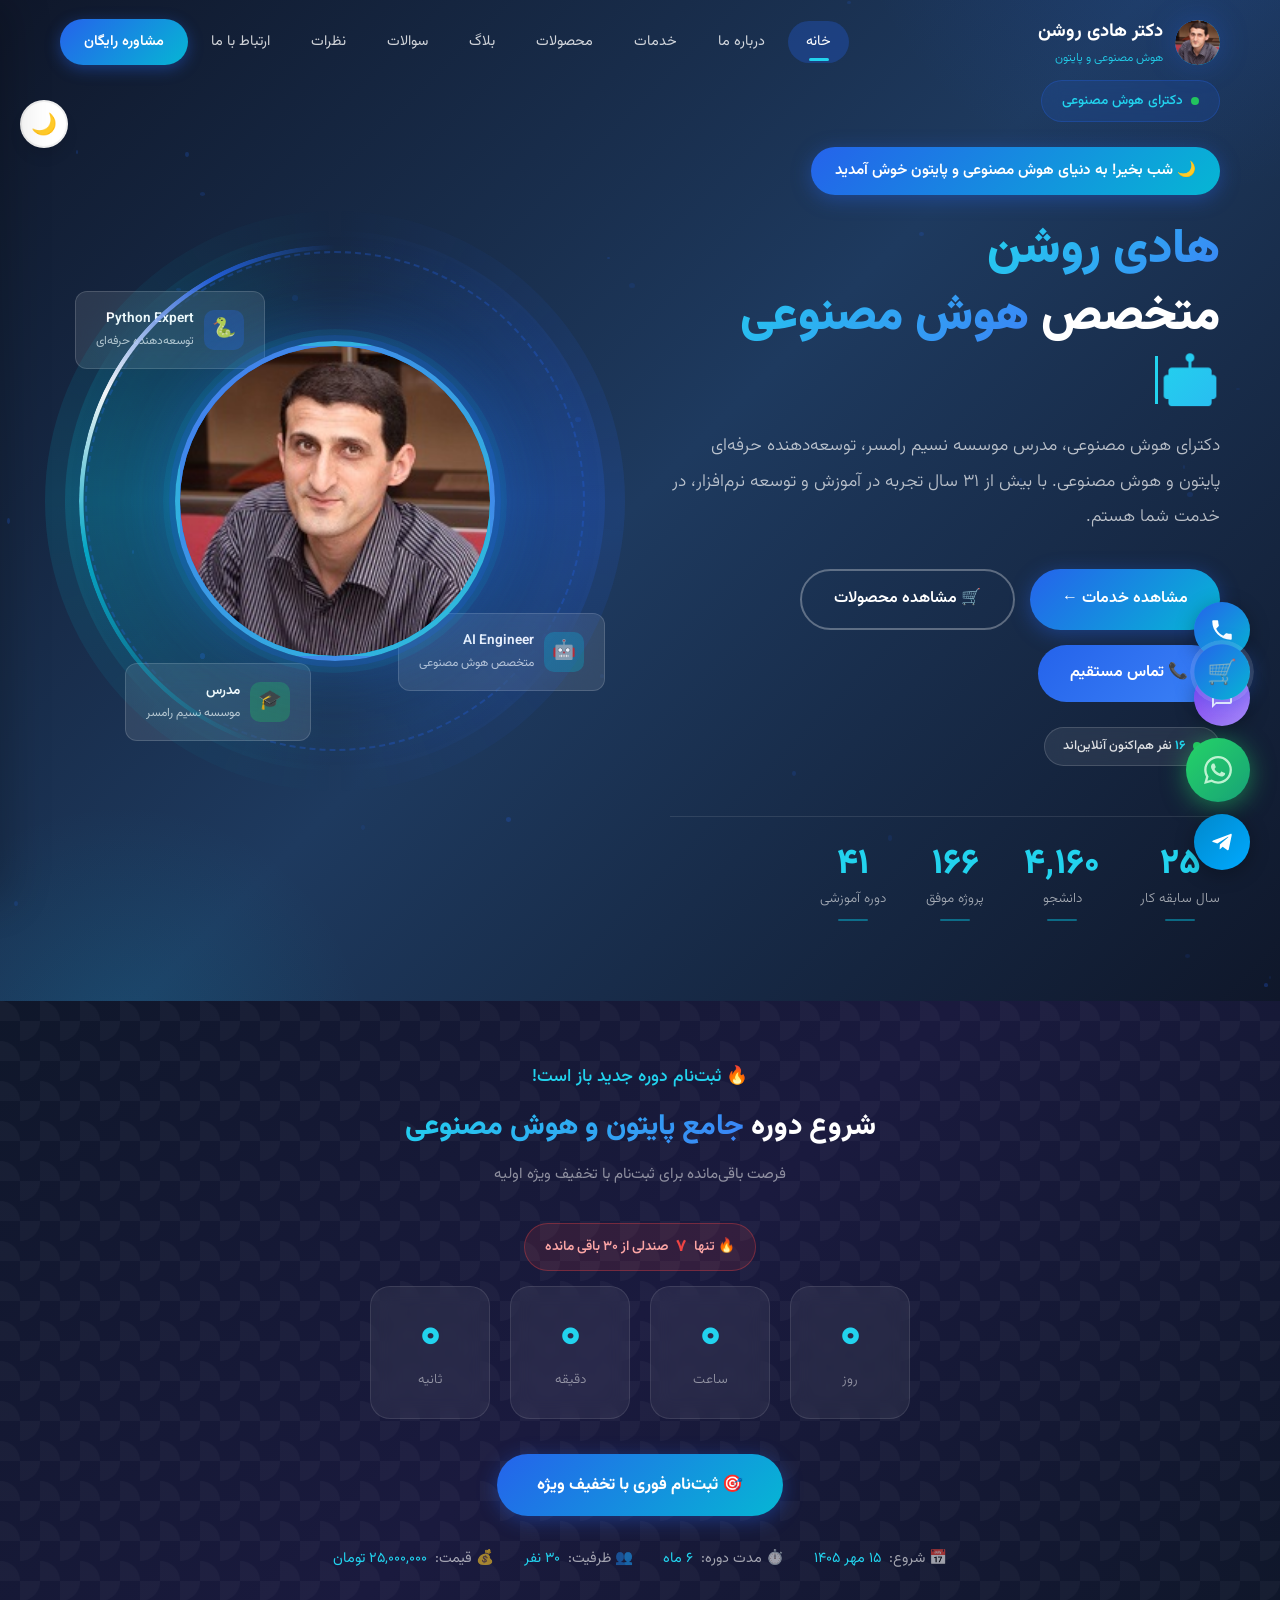
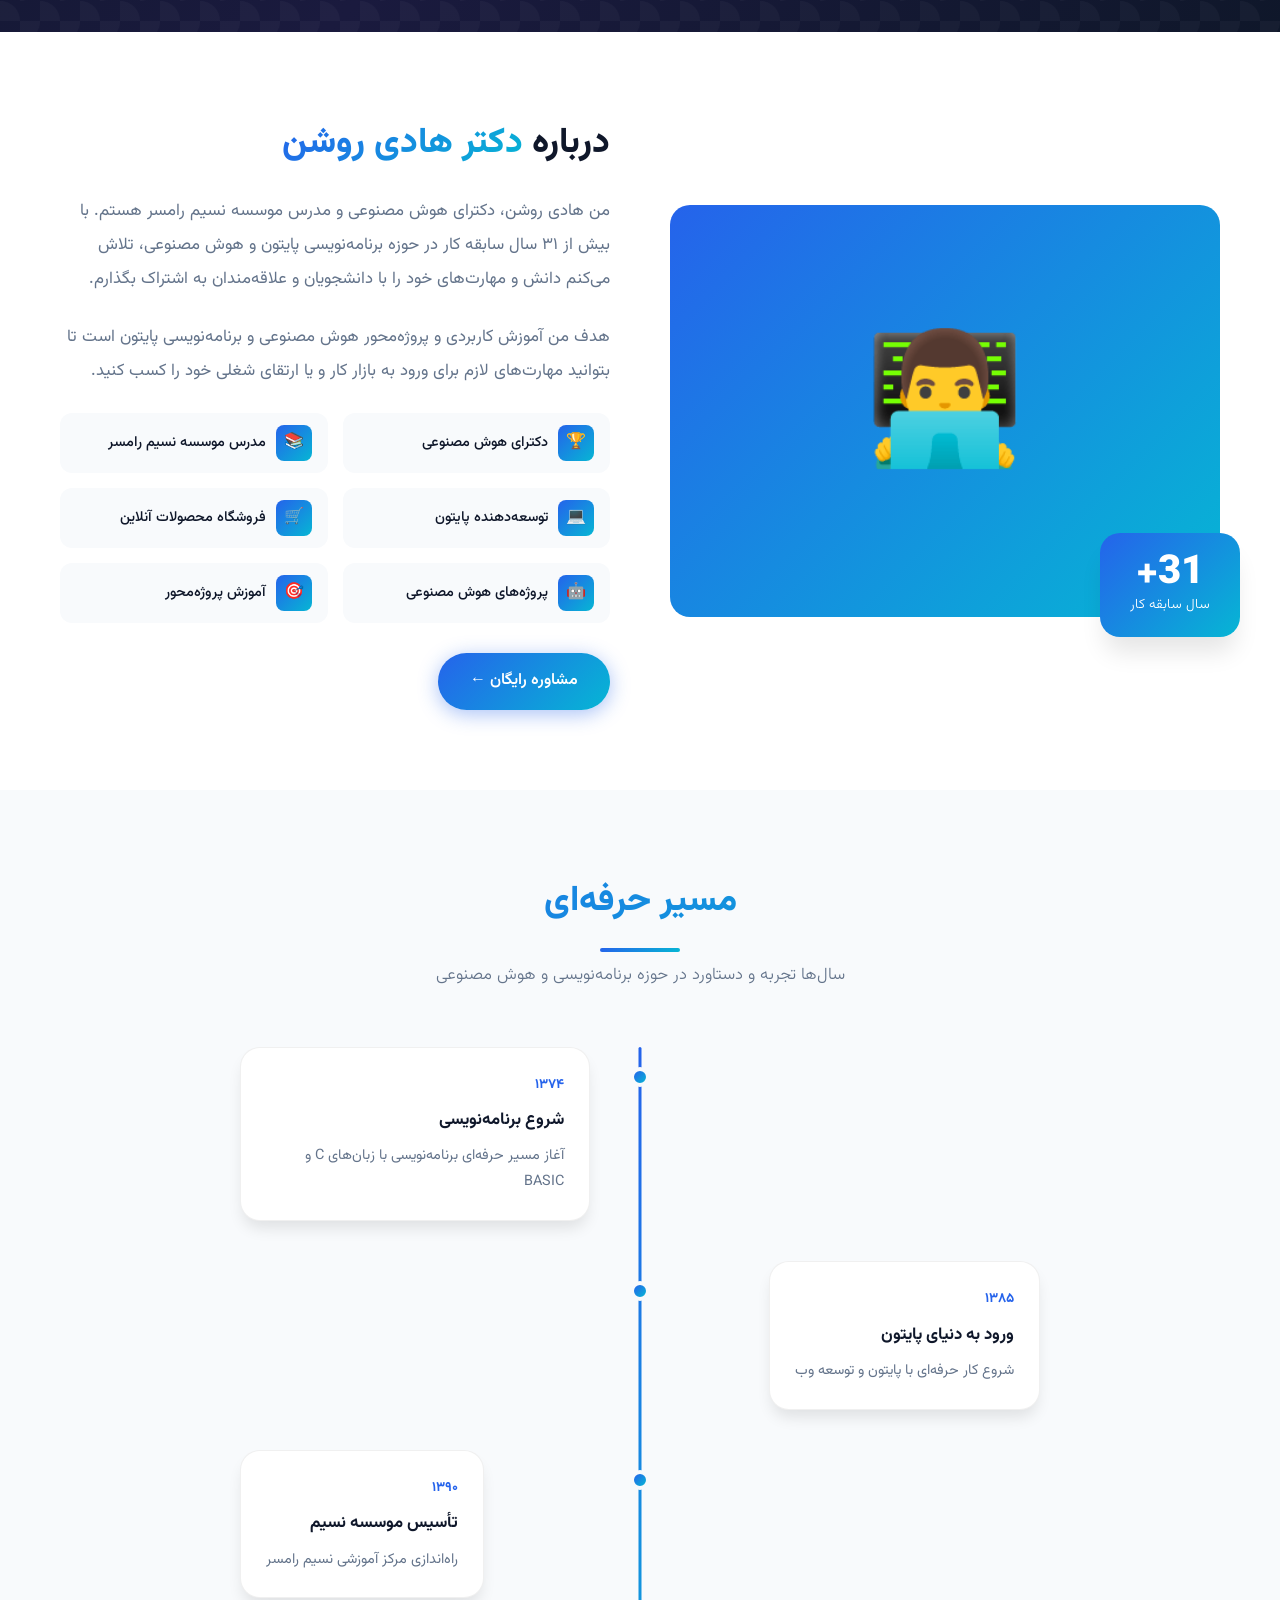
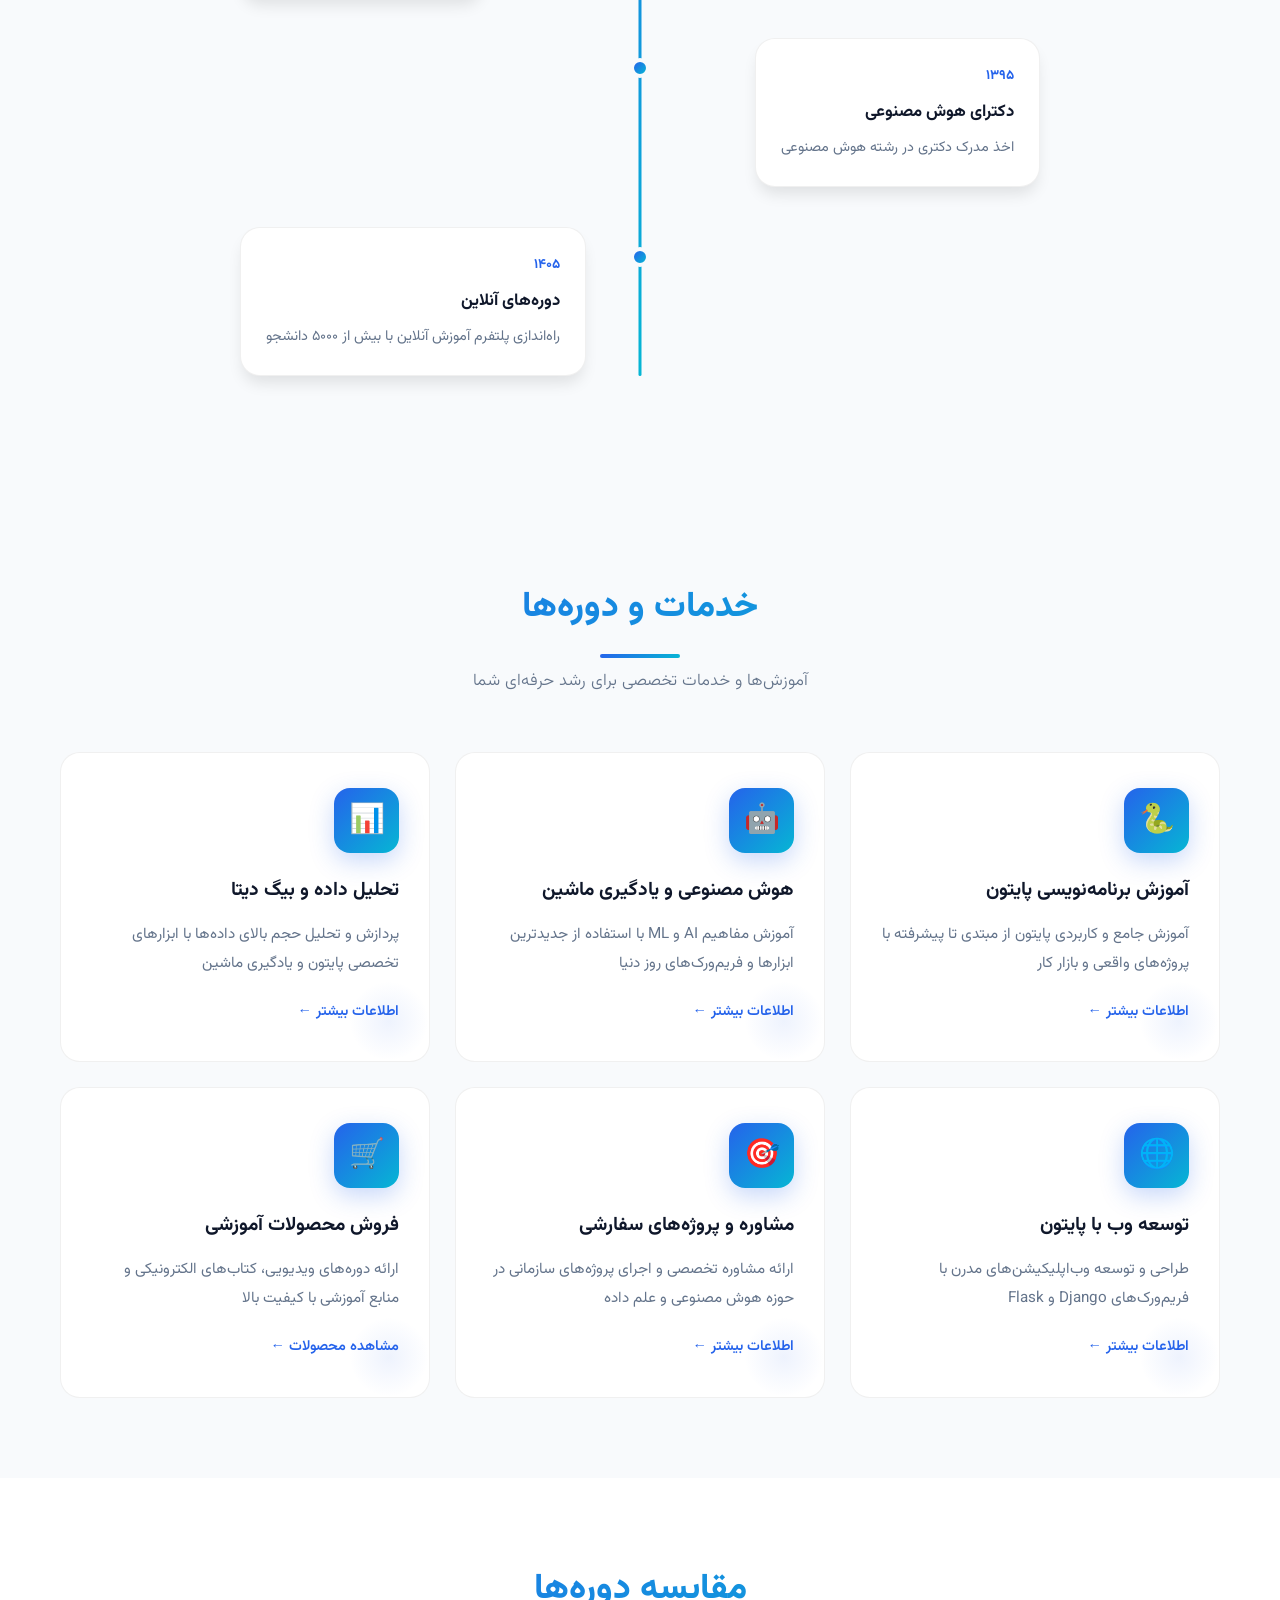
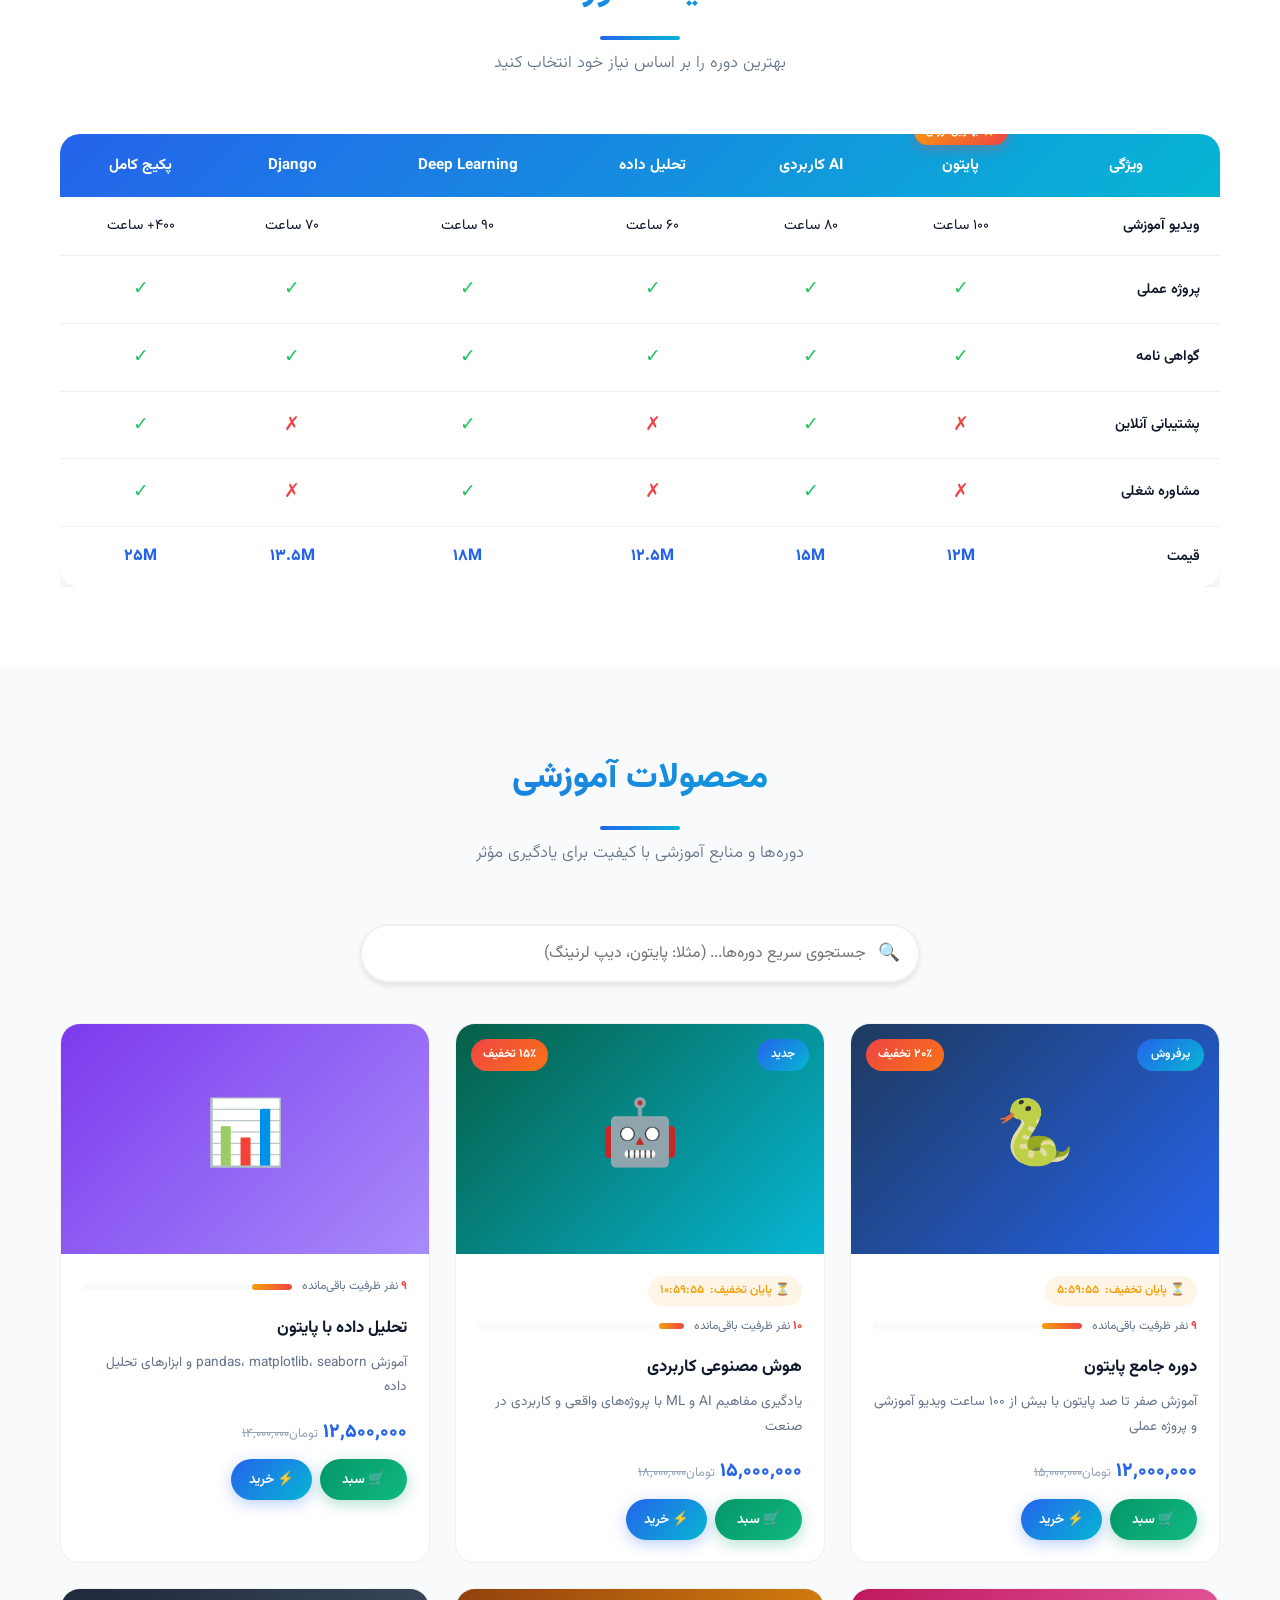
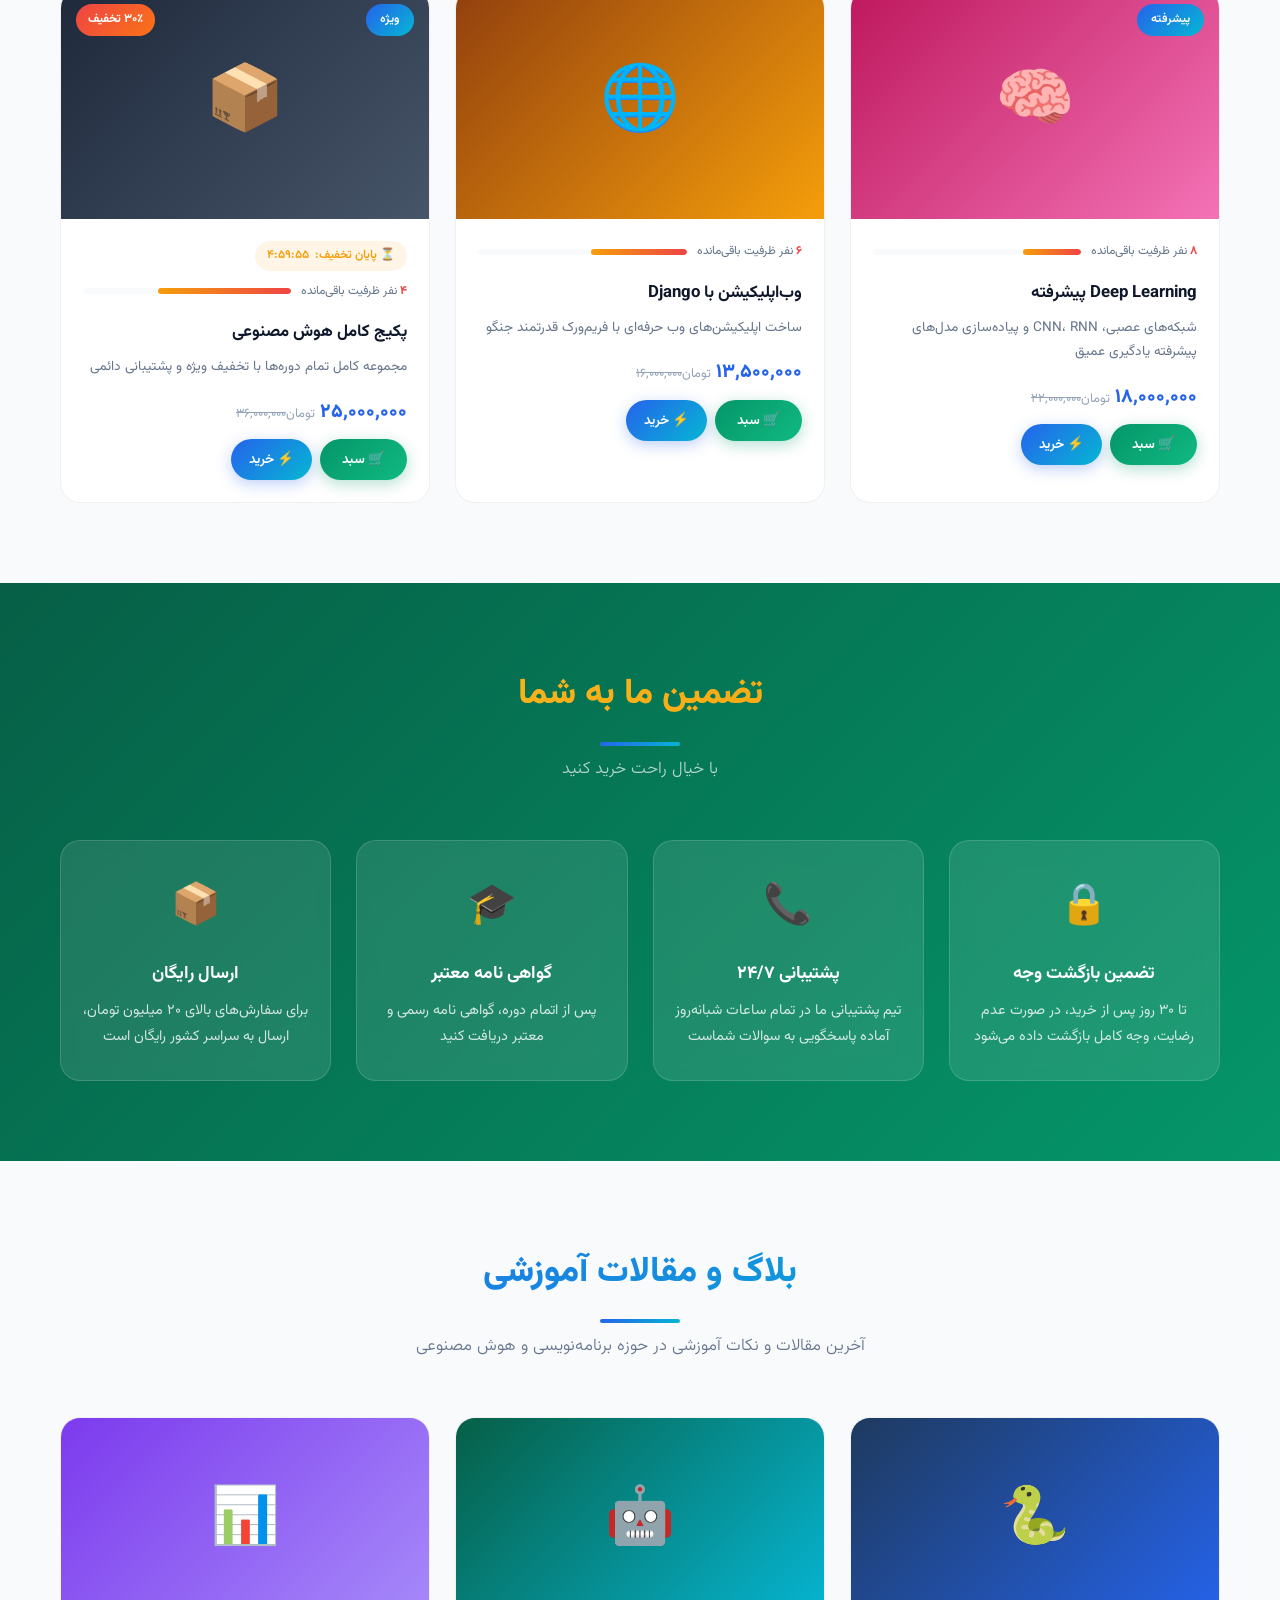
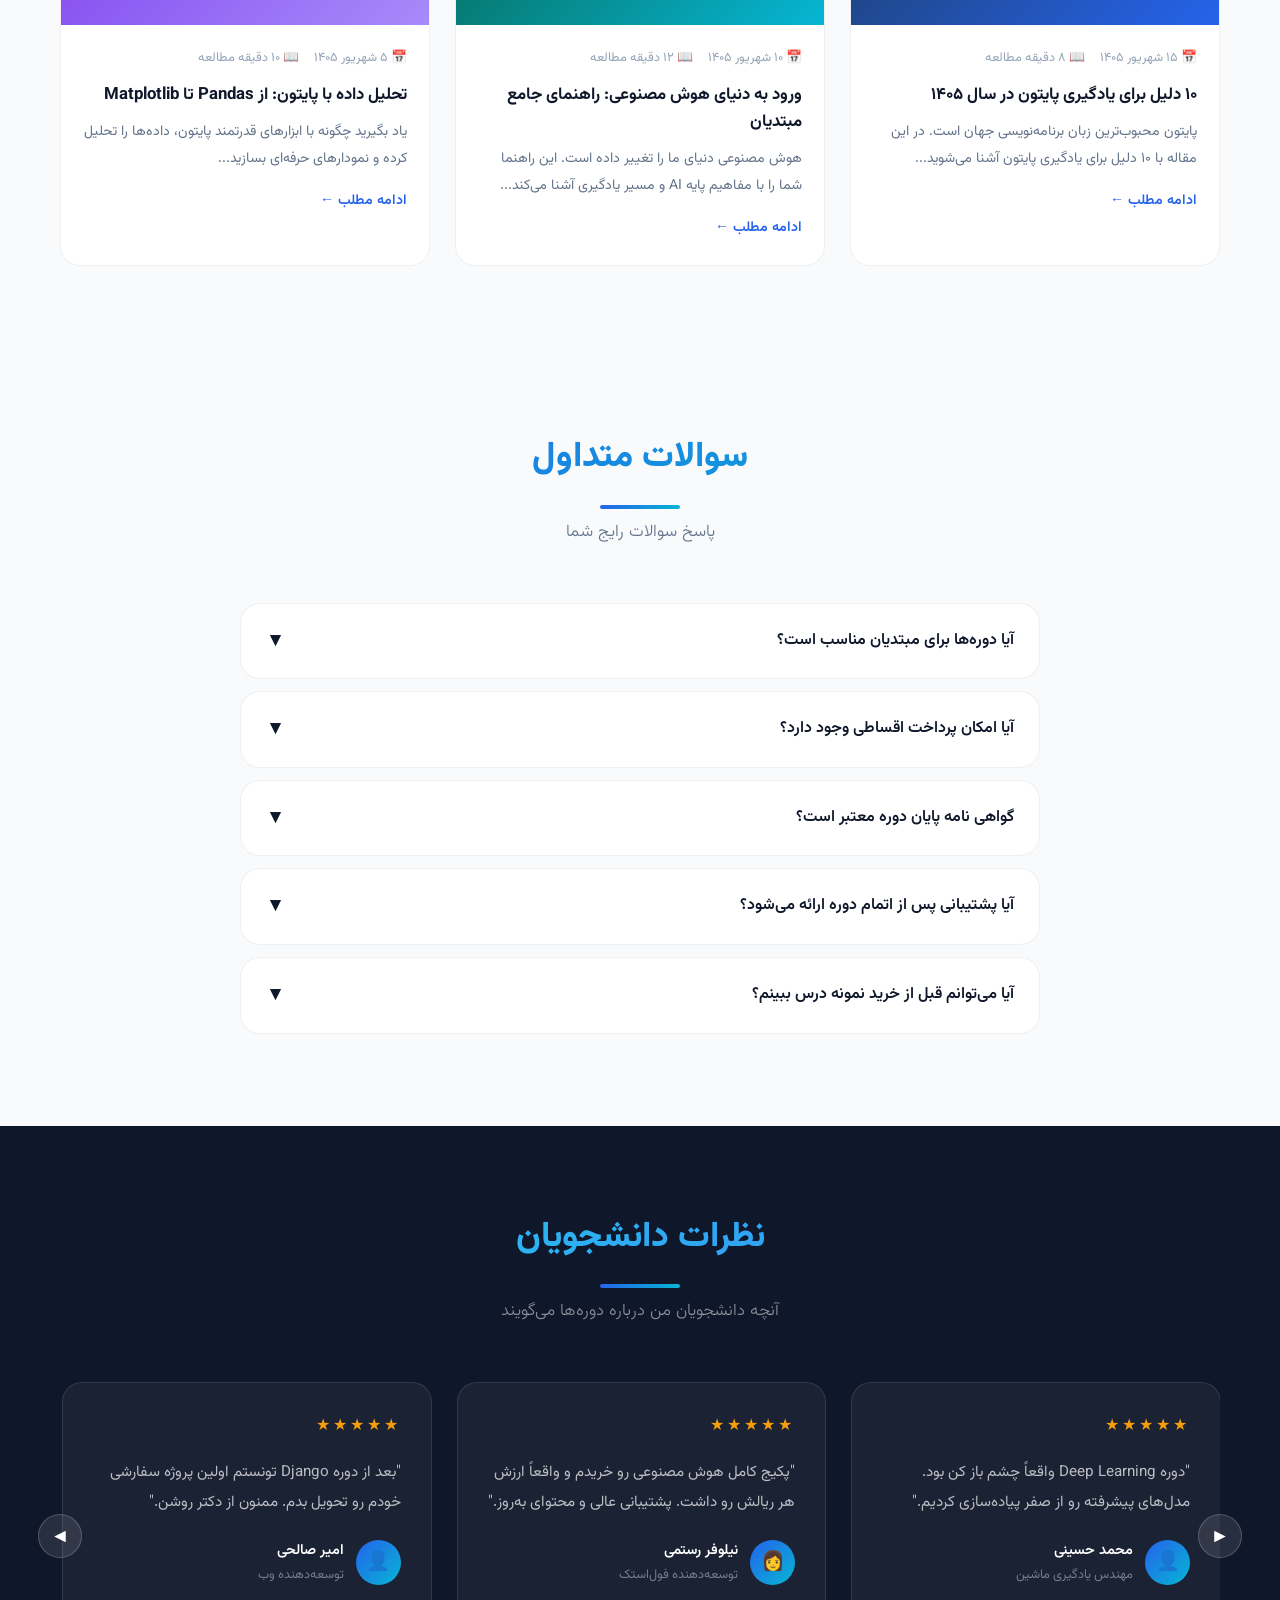
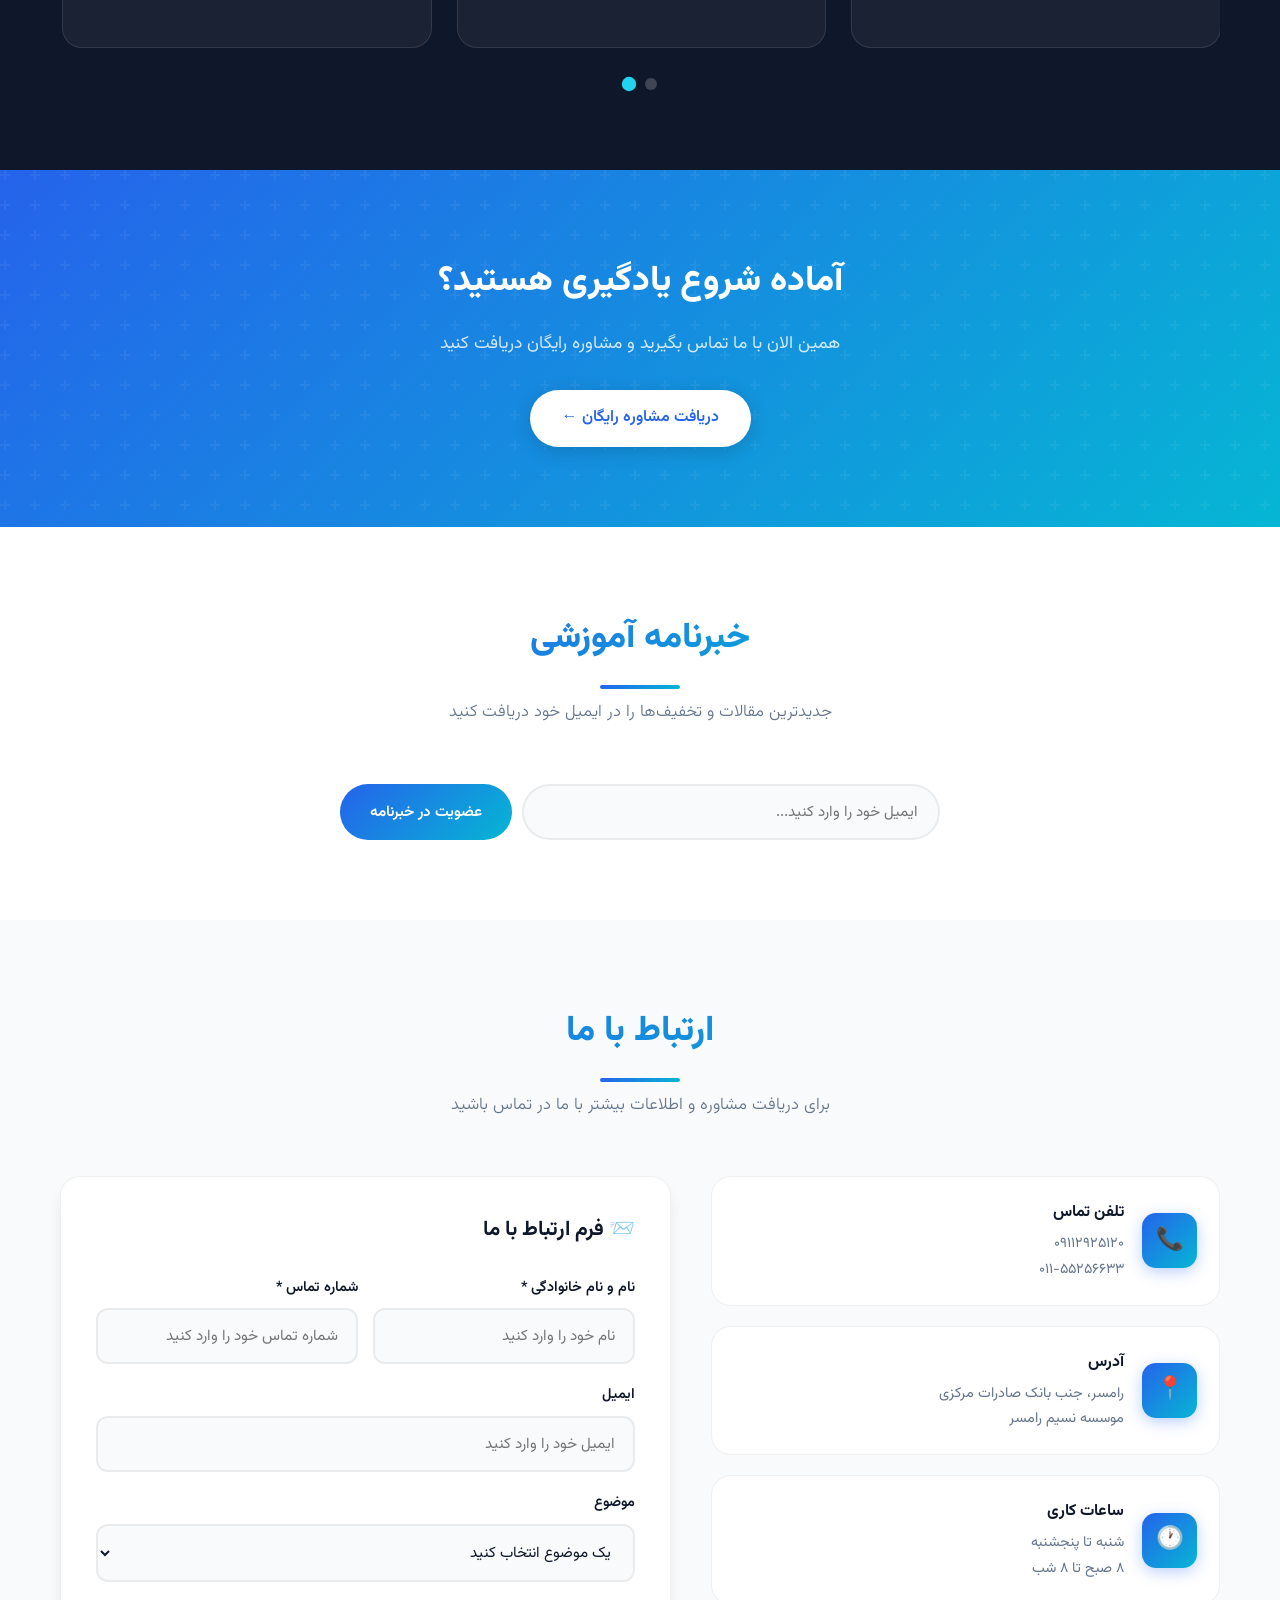
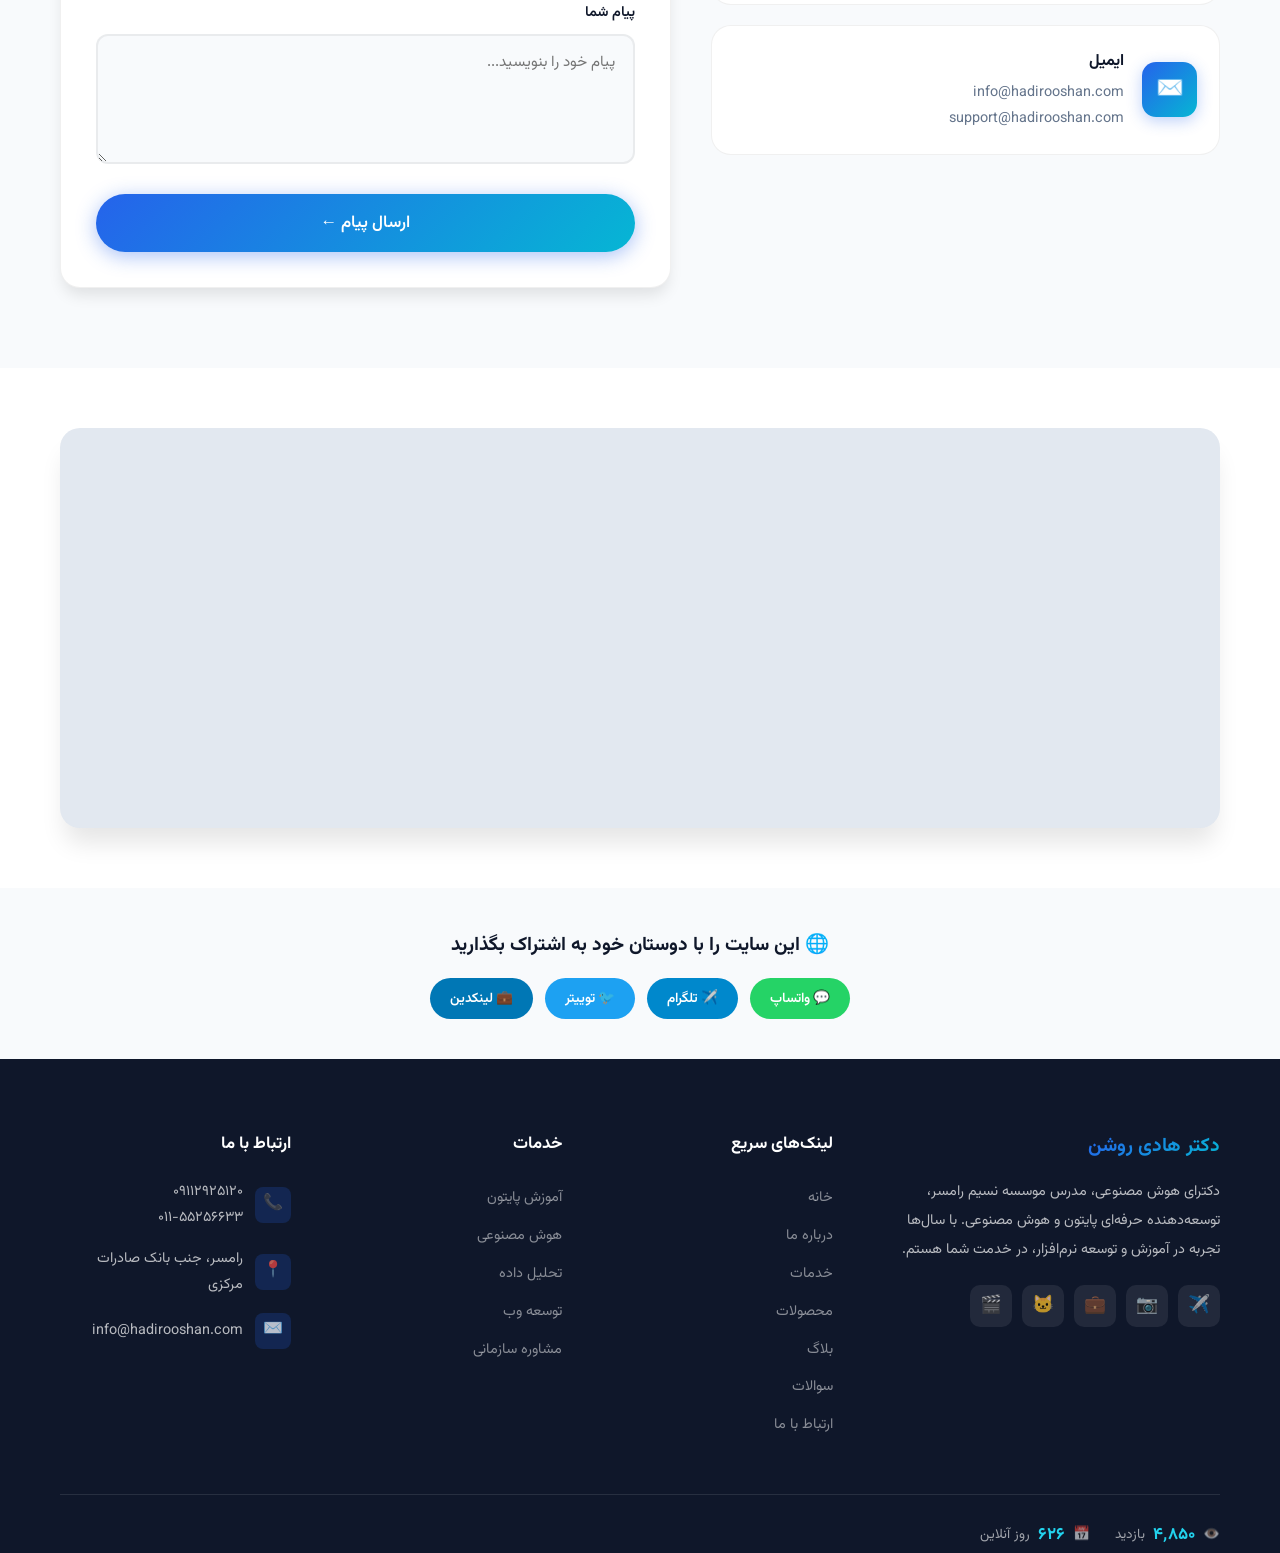
==== index.html @ 2a6cba1a "Dr.Roshan" ====
<!DOCTYPE html>
<html lang="fa" dir="rtl">
<head>
    <meta charset="UTF-8">
    <meta name="viewport" content="width=device-width, initial-scale=1.0">
    <title>دکتر هادی روشن | برنامه‌نویس پایتون و هوش مصنوعی</title>
    <link rel="icon" type="image/png" sizes="32x32" href="favicon-32x32.png">
    <link rel="icon" type="image/png" sizes="16x16" href="favicon-16x16.png">
    <link rel="icon" type="image/png" sizes="64x64" href="favicon-64x64.png">
    <link rel="apple-touch-icon" href="apple-touch-icon.png">
    <meta name="description" content="وبسایت رسمی دکتر هادی روشن - دکترای هوش مصنوعی، مدرس موسسه نسیم رامسر، برنامه‌نویس پایتون و متخصص هوش مصنوعی. دوره‌های جامع آموزشی با ۳۱ سال سابقه.">
    <meta name="keywords" content="پایتون, هوش مصنوعی, آموزش برنامه نویسی, دکتر روشن, رامسر, یادگیری ماشین, Deep Learning">
    <meta name="author" content="دکتر هادی روشن">
    <meta name="robots" content="index, follow">
    <meta property="og:title" content="دکتر هادی روشن | برنامه‌نویس پایتون و هوش مصنوعی">
    <meta property="og:description" content="دکترای هوش مصنوعی، مدرس موسسه نسیم رامسر. دوره‌های جامع پایتون و AI با ۳۱ سال سابقه.">
    <meta property="og:type" content="website">
    <meta property="og:locale" content="fa_IR">
    <meta name="twitter:card" content="summary_large_image">
    <meta name="twitter:title" content="دکتر هادی روشن | برنامه‌نویس پایتون و هوش مصنوعی">
    <meta name="twitter:description" content="دکترای هوش مصنوعی، مدرس موسسه نسیم رامسر. دوره‌های جامع پایتون و AI.">
    <meta name="theme-color" content="#0f172a">
    <link rel="preconnect" href="https://fonts.googleapis.com">
    <link rel="preconnect" href="https://fonts.gstatic.com" crossorigin>
    <link href="https://fonts.googleapis.com/css2?family=Vazirmatn:wght@100;200;300;400;500;600;700;800;900&display=swap" rel="stylesheet">
    <style>
        :root {
            --primary: #2563eb; --primary-dark: #1d4ed8; --primary-light: #3b82f6;
            --secondary: #0ea5e9; --accent: #06b6d4; --accent-light: #22d3ee;
            --dark: #0f172a; --dark-secondary: #1e293b;
            --gray: #64748b; --gray-light: #94a3b8;
            --light: #f1f5f9; --lighter: #f8fafc; --white: #ffffff;
            --gradient-primary: linear-gradient(135deg, #2563eb 0%, #06b6d4 100%);
            --gradient-hero: linear-gradient(135deg, #0f172a 0%, #1e3a5f 50%, #0f172a 100%);
            --gradient-warm: linear-gradient(135deg, #f59e0b 0%, #ef4444 100%);
            --gradient-green: linear-gradient(135deg, #059669 0%, #10b981 100%);
            --shadow-sm: 0 1px 2px rgba(0,0,0,0.05);
            --shadow: 0 4px 6px -1px rgba(0,0,0,0.1);
            --shadow-lg: 0 10px 15px -3px rgba(0,0,0,0.1);
            --shadow-xl: 0 20px 25px -5px rgba(0,0,0,0.1);
            --shadow-glow: 0 0 30px rgba(37,99,235,0.3);
            --radius: 12px; --radius-lg: 20px; --radius-full: 9999px;
            --transition: all 0.3s cubic-bezier(0.4,0,0.2,1);
            --whatsapp: #25d366; --telegram: #0088cc; --cart-badge: #ef4444;
            --bg: var(--lighter); --bg-card: var(--white); --text: var(--dark); --text-muted: var(--gray);
            --border: rgba(0,0,0,0.06);
        }
        [data-theme="dark"] {
            --bg: #0f172a; --bg-card: #1e293b; --text: #f1f5f9; --text-muted: #94a3b8;
            --light: #1e293b; --lighter: #0f172a; --white: #1e293b;
            --border: rgba(255,255,255,0.08);
        }
        * { margin:0; padding:0; box-sizing:border-box; }
        html { scroll-behavior:smooth; font-size:16px; }
        body { font-family:'Vazirmatn','Tahoma',sans-serif; background:var(--bg); color:var(--text); line-height:1.8; overflow-x:hidden; direction:rtl; transition: background 0.4s, color 0.4s; }
        a { text-decoration:none; color:inherit; transition:var(--transition); }
        ul { list-style:none; }
        .container { max-width:1200px; margin:0 auto; padding:0 20px; }
        .section-title { font-size:2.2rem; font-weight:800; text-align:center; margin-bottom:0.5rem; background:var(--gradient-primary); -webkit-background-clip:text; -webkit-text-fill-color:transparent; background-clip:text; }
        .section-subtitle { text-align:center; color:var(--text-muted); font-size:1.05rem; margin-bottom:3.5rem; font-weight:300; }
        .section-title::after { content:''; display:block; width:80px; height:4px; background:var(--gradient-primary); margin:15px auto 0; border-radius:2px; }
        section { padding:80px 0; }

        /* ===== Animations ===== */
        @keyframes fadeInUp { from{opacity:0;transform:translateY(40px)} to{opacity:1;transform:translateY(0)} }
        @keyframes fadeInDown { from{opacity:0;transform:translateY(-30px)} to{opacity:1;transform:translateY(0)} }
        @keyframes float { 0%,100%{transform:translateY(0)} 50%{transform:translateY(-15px)} }
        @keyframes pulse { 0%,100%{transform:scale(1);opacity:1} 50%{transform:scale(1.05);opacity:0.9} }
        @keyframes spin { from{transform:rotate(0deg)} to{transform:rotate(360deg)} }
        @keyframes shimmer { 0%{background-position:-200% 0} 100%{background-position:200% 0} }
        @keyframes fabPulse { 0%{box-shadow:0 4px 20px rgba(0,0,0,0.3)} 50%{box-shadow:0 4px 20px rgba(0,0,0,0.3),0 0 0 10px rgba(37,99,235,0.15)} 100%{box-shadow:0 4px 20px rgba(0,0,0,0.3)} }
        @keyframes whatsappRing { 0%{transform:scale(1);opacity:0.6} 100%{transform:scale(1.6);opacity:0} }
        @keyframes cartBounce { 0%,100%{transform:scale(1)} 30%{transform:scale(1.3)} 60%{transform:scale(0.9)} }
        @keyframes typing { from{width:0} to{width:100%} }
        @keyframes blink { 50%{border-color:transparent} }
        @keyframes gradientShift { 0%{background-position:0% 50%} 50%{background-position:100% 50%} 100%{background-position:0% 50%} }
        @keyframes ripple { to{transform:scale(4);opacity:0} }
        @keyframes slideInRight { from{transform:translateX(100%);opacity:0} to{transform:translateX(0);opacity:1} }
        @keyframes scaleIn { from{transform:scale(0.8);opacity:0} to{transform:scale(1);opacity:1} }
        @keyframes glow { 0%,100%{box-shadow:0 0 20px rgba(37,99,235,0.3)} 50%{box-shadow:0 0 40px rgba(37,99,235,0.6)} }
        @keyframes particleFloat { 0%,100%{transform:translateY(0) translateX(0);opacity:0.6} 25%{transform:translateY(-30px) translateX(10px);opacity:1} 50%{transform:translateY(-15px) translateX(-10px);opacity:0.8} 75%{transform:translateY(-40px) translateX(5px);opacity:0.4} }

        .animate-on-scroll { opacity:0; transform:translateY(40px); transition:all 0.8s cubic-bezier(0.4,0,0.2,1); }
        .animate-on-scroll.animated { opacity:1; transform:translateY(0); }
        .animate-on-scroll.delay-1 { transition-delay:0.1s; }
        .animate-on-scroll.delay-2 { transition-delay:0.2s; }
        .animate-on-scroll.delay-3 { transition-delay:0.3s; }
        .animate-on-scroll.delay-4 { transition-delay:0.4s; }

        /* ===== Loading Screen ===== */
        .loading-screen { position:fixed; top:0; left:0; right:0; bottom:0; background:var(--dark); z-index:99999; display:flex; flex-direction:column; align-items:center; justify-content:center; transition:opacity 0.6s, visibility 0.6s; }
        .loading-screen.hidden { opacity:0; visibility:hidden; pointer-events:none; }
        .loading-logo { font-size:4rem; margin-bottom:20px; animation:float 2s ease-in-out infinite; }
        .loading-logo img { width:96px; height:96px; border-radius:50%; object-fit:cover; display:block; margin:0 auto; box-shadow:0 0 30px rgba(37,99,235,0.4); }
        .loading-text { color:white; font-size:1.3rem; font-weight:700; margin-bottom:30px; }
        .loading-bar { width:200px; height:4px; background:rgba(255,255,255,0.1); border-radius:4px; overflow:hidden; }
        .loading-bar-inner { height:100%; background:var(--gradient-primary); border-radius:4px; animation:shimmer 1.5s infinite; background-size:200% 100%; }
        .loading-spinner { width:50px; height:50px; border:3px solid rgba(255,255,255,0.1); border-top-color:var(--accent-light); border-radius:50%; animation:spin 1s linear infinite; margin-bottom:20px; }

        /* ===== Dark Mode Toggle ===== */
        .theme-toggle { position:fixed; top:100px; left:20px; width:48px; height:48px; border-radius:50%; background:var(--bg-card); border:2px solid var(--border); cursor:pointer; display:flex; align-items:center; justify-content:center; font-size:1.3rem; z-index:999; transition:var(--transition); box-shadow:var(--shadow-lg); }
        .theme-toggle:hover { transform:scale(1.1); box-shadow:var(--shadow-xl); }

        /* ===== Navbar ===== */
        .navbar { position:fixed; top:0; left:0; right:0; z-index:1000; padding:15px 0; transition:var(--transition); background:transparent; }
        .navbar.scrolled { background:rgba(15,23,42,0.97); backdrop-filter:blur(20px); padding:8px 0; box-shadow:0 4px 30px rgba(0,0,0,0.3); }
        .navbar .container { display:flex; justify-content:space-between; align-items:center; }
        .nav-logo { display:flex; align-items:center; gap:12px; }
        .nav-logo-icon { width:45px; height:45px; background:var(--gradient-primary); border-radius:50%; display:flex; align-items:center; justify-content:center; font-size:1.3rem; color:white; font-weight:800; box-shadow:var(--shadow-glow); transition:var(--transition); overflow:hidden; }
        .nav-logo-icon img { width:100%; height:100%; object-fit:cover; border-radius:50%; display:block; }
        .nav-logo:hover .nav-logo-icon { transform:scale(1.1) rotate(-5deg); }
        .nav-logo-text { color:white; font-size:1.15rem; font-weight:700; }
        .nav-logo-sub { color:var(--accent-light); font-size:0.75rem; font-weight:300; }
        .nav-links { display:flex; gap:5px; align-items:center; }
        .nav-links a { color:rgba(255,255,255,0.8); padding:8px 18px; border-radius:var(--radius-full); font-size:0.9rem; font-weight:400; transition:var(--transition); position:relative; }
        .nav-links a:hover,.nav-links a.active { color:white; background:rgba(37,99,235,0.3); }
        .nav-links a.active::after { content:''; position:absolute; bottom:2px; left:50%; transform:translateX(-50%); width:20px; height:3px; background:var(--accent-light); border-radius:2px; }
        .nav-cta { background:var(--gradient-primary) !important; color:white !important; padding:10px 24px !important; font-weight:600 !important; box-shadow:0 4px 15px rgba(37,99,235,0.4); }
        .nav-cta:hover { transform:translateY(-2px); box-shadow:0 6px 20px rgba(37,99,235,0.5) !important; }
        .mobile-toggle { display:none; flex-direction:column; gap:5px; cursor:pointer; padding:10px; z-index:1001; }
        .mobile-toggle span { width:28px; height:3px; background:white; border-radius:3px; transition:var(--transition); }
        .mobile-toggle.active span:nth-child(1) { transform:rotate(45deg) translate(5px,5px); }
        .mobile-toggle.active span:nth-child(2) { opacity:0; }
        .mobile-toggle.active span:nth-child(3) { transform:rotate(-45deg) translate(6px,-6px); }

        /* ===== Hero ===== */
        .hero { min-height:100vh; background:var(--gradient-hero); display:flex; align-items:center; position:relative; overflow:hidden; padding-top:80px; }
        .hero::before { content:''; position:absolute; top:-50%; right:-20%; width:700px; height:700px; background:radial-gradient(circle,rgba(37,99,235,0.15) 0%,transparent 70%); border-radius:50%; animation:float 6s ease-in-out infinite; }
        .hero::after { content:''; position:absolute; bottom:-30%; left:-10%; width:500px; height:500px; background:radial-gradient(circle,rgba(6,182,212,0.12) 0%,transparent 70%); border-radius:50%; animation:float 8s ease-in-out infinite reverse; }
        .particles { position:absolute; top:0; left:0; right:0; bottom:0; overflow:hidden; pointer-events:none; }
        .particle { position:absolute; width:4px; height:4px; background:rgba(37,99,235,0.4); border-radius:50%; animation:particleFloat 6s ease-in-out infinite; }
        .hero-grid { display:grid; grid-template-columns:1fr 1fr; gap:60px; align-items:center; position:relative; z-index:1; }
        .hero-content { animation:fadeInUp 1s ease-out; }
        .hero-badge { display:inline-flex; align-items:center; gap:8px; background:rgba(37,99,235,0.15); border:1px solid rgba(37,99,235,0.3); padding:8px 20px; border-radius:var(--radius-full); color:var(--accent-light); font-size:0.85rem; font-weight:500; margin-bottom:25px; backdrop-filter:blur(10px); }
        .hero-badge-dot { width:8px; height:8px; background:#22c55e; border-radius:50%; animation:pulse 2s infinite; }
        .hero h1 { color:white; font-size:3rem; font-weight:900; line-height:1.4; margin-bottom:10px; }
        .hero h1 .highlight { background:linear-gradient(135deg,#22d3ee,#3b82f6); -webkit-background-clip:text; -webkit-text-fill-color:transparent; background-clip:text; }
        .hero-description { color:rgba(255,255,255,0.7); font-size:1.1rem; line-height:2; margin-bottom:35px; font-weight:300; }
        .hero-buttons { display:flex; gap:15px; flex-wrap:wrap; }
        .btn { display:inline-flex; align-items:center; gap:10px; padding:14px 32px; border-radius:var(--radius-full); font-family:inherit; font-size:1rem; font-weight:600; cursor:pointer; border:none; transition:var(--transition); position:relative; overflow:hidden; }
        .btn::after { content:''; position:absolute; top:50%; left:50%; width:0; height:0; background:rgba(255,255,255,0.2); border-radius:50%; transform:translate(-50%,-50%); transition:width 0.6s, height 0.6s; }
        .btn:active::after { width:300px; height:300px; }
        .btn-primary { background:var(--gradient-primary); color:white; box-shadow:0 4px 20px rgba(37,99,235,0.4); }
        .btn-primary:hover { transform:translateY(-3px); box-shadow:0 8px 30px rgba(37,99,235,0.5); }
        .btn-outline { background:transparent; color:white; border:2px solid rgba(255,255,255,0.3); }
        .btn-outline:hover { background:rgba(255,255,255,0.1); border-color:rgba(255,255,255,0.5); transform:translateY(-3px); }
        .btn-phone { background:linear-gradient(135deg,#2563eb,#3b82f6); color:white; }
        .btn-phone:hover { transform:translateY(-3px); box-shadow:0 8px 30px rgba(37,99,235,0.5); }
        .btn-white { background:white; color:var(--primary); box-shadow:0 4px 20px rgba(0,0,0,0.15); }
        .btn-white:hover { transform:translateY(-3px); box-shadow:0 8px 30px rgba(0,0,0,0.2); }
        .hero-stats { display:flex; gap:40px; margin-top:50px; padding-top:30px; border-top:1px solid rgba(255,255,255,0.1); }
        .stat-item { text-align:center; }
        .stat-number { font-size:2.2rem; font-weight:800; color:var(--accent-light); line-height:1; }
        .stat-label { color:rgba(255,255,255,0.6); font-size:0.85rem; margin-top:5px; font-weight:300; }
        .stat-item::after { content:''; display:block; width:30px; height:2px; background:var(--accent); margin:8px auto 0; border-radius:1px; opacity:0.5; }
        .hero-visual { display:flex; justify-content:center; align-items:center; position:relative; }
        .hero-avatar-container { position:relative; padding:70px; }
        .hero-avatar-container::before { content:''; position:absolute; top:-40px; left:-40px; right:-40px; bottom:-40px; background:conic-gradient(from 0deg,transparent,rgba(37,99,235,0.2),transparent,rgba(6,182,212,0.2),transparent); border-radius:50%; animation:spin 10s linear infinite; z-index:0; }
        .hero-avatar-container::after { content:''; position:absolute; top:-60px; left:-60px; right:-60px; bottom:-60px; background:conic-gradient(from 180deg,transparent,rgba(6,182,212,0.15),transparent,rgba(37,99,235,0.15),transparent); border-radius:50%; animation:spin 15s linear infinite reverse; z-index:0; }
        .hero-avatar { width:320px; height:320px; border-radius:50%; background:var(--gradient-primary); display:flex; align-items:center; justify-content:center; font-size:8rem; box-shadow:0 0 0 6px rgba(37,99,235,0.2),0 0 0 12px rgba(6,182,212,0.1),0 0 60px rgba(37,99,235,0.3),0 0 120px rgba(6,182,212,0.15); position:relative; z-index:2; animation:float 4s ease-in-out infinite; border:5px solid rgba(255,255,255,0.15); overflow:hidden; }
        .hero-avatar img { width:100%; height:100%; object-fit:cover; border-radius:50%; display:block; }
        .hero-avatar-ring { position:absolute; top:-20px; left:-20px; right:-20px; bottom:-20px; border:2px dashed rgba(37,99,235,0.3); border-radius:50%; animation:spin 20s linear infinite; }
        .avatar-halo { position:absolute; top:-26px; left:-26px; right:-26px; bottom:-26px; border-radius:50%; z-index:1; pointer-events:none; animation:spin 8s linear infinite; background:conic-gradient(from 0deg, transparent 0%, transparent 55%, rgba(6,182,212,0.85) 72%, rgba(255,255,255,0.95) 82%, rgba(37,99,235,0.85) 92%, transparent 100%); -webkit-mask:radial-gradient(farthest-side, transparent calc(100% - 5px), #000 calc(100% - 4px)); mask:radial-gradient(farthest-side, transparent calc(100% - 5px), #000 calc(100% - 4px)); }
        .avatar-halo::after { content:''; position:absolute; top:50%; left:50%; width:200px; height:200px; border-radius:50%; transform:translate(-50%,-50%); background:radial-gradient(circle, rgba(6,182,212,0.10) 0%, transparent 70%); animation:avatarBreath 4s ease-in-out infinite; }
        @keyframes avatarBreath { 0%,100%{opacity:0.5; transform:translate(-50%,-50%) scale(0.9);} 50%{opacity:1; transform:translate(-50%,-50%) scale(1.08);} }
        @media (prefers-reduced-motion: reduce) { .avatar-halo, .avatar-halo::after { animation:none; } }
        .hero-floating-card { position:absolute; background:rgba(255,255,255,0.1); backdrop-filter:blur(20px); border:1px solid rgba(255,255,255,0.15); border-radius:var(--radius); padding:15px 20px; color:white; font-size:0.85rem; display:flex; align-items:center; gap:10px; animation:float 3s ease-in-out infinite; }
        .hero-floating-card.card-1 { top:20px; left:-30px; }
        .hero-floating-card.card-2 { bottom:40px; right:-40px; animation-delay:1s; }
        .hero-floating-card.card-3 { bottom:-10px; left:20px; animation-delay:2s; }
        .hero-floating-icon { width:40px; height:40px; border-radius:10px; display:flex; align-items:center; justify-content:center; font-size:1.2rem; }
        .hero-floating-icon.blue { background:rgba(37,99,235,0.3); }
        .hero-floating-icon.cyan { background:rgba(6,182,212,0.3); }
        .hero-floating-icon.green { background:rgba(34,197,94,0.3); }

        /* ===== Countdown ===== */
        .countdown-section { background:linear-gradient(135deg,#0f172a 0%,#1a1a3e 50%,#0f172a 100%); padding:60px 0; position:relative; overflow:hidden; }
        .countdown-section::before { content:''; position:absolute; top:0; left:0; right:0; bottom:0; background:url("data:image/svg+xml,%3Csvg width='40' height='40' viewBox='0 0 40 40' xmlns='http://www.w3.org/2000/svg'%3E%3Cg fill='%23ffffff' fill-opacity='0.03'%3E%3Cpath d='M20 20c0-11.046-8.954-20-20-20v20h20zm0 0v20c11.046 0 20-8.954 20-20H20z'/%3E%3C/g%3E%3C/svg%3E"); }
        .countdown-wrapper { position:relative; z-index:1; text-align:center; }
        .countdown-label { color:var(--accent-light); font-size:1.1rem; font-weight:500; margin-bottom:8px; }
        .countdown-title { color:white; font-size:1.8rem; font-weight:800; margin-bottom:8px; }
        .countdown-title .highlight { background:linear-gradient(135deg,#22d3ee,#3b82f6); -webkit-background-clip:text; -webkit-text-fill-color:transparent; background-clip:text; }
        .countdown-desc { color:rgba(255,255,255,0.5); font-size:0.95rem; margin-bottom:35px; }
        .countdown-boxes { display:flex; justify-content:center; gap:20px; flex-wrap:wrap; margin-bottom:35px; }
        .countdown-box { background:rgba(255,255,255,0.06); border:1px solid rgba(255,255,255,0.1); border-radius:var(--radius-lg); padding:25px 20px; min-width:120px; text-align:center; backdrop-filter:blur(10px); transition:var(--transition); }
        .countdown-box:hover { transform:translateY(-5px); border-color:rgba(37,99,235,0.4); background:rgba(255,255,255,0.1); }
        .countdown-box .number { font-size:3rem; font-weight:900; color:var(--accent-light); line-height:1; font-variant-numeric:tabular-nums; }
        .countdown-box .unit { color:rgba(255,255,255,0.5); font-size:0.85rem; margin-top:8px; font-weight:300; }
        .countdown-cta { display:inline-flex; align-items:center; gap:10px; background:var(--gradient-primary); color:white; padding:16px 40px; border-radius:var(--radius-full); font-size:1.05rem; font-weight:700; box-shadow:0 4px 20px rgba(37,99,235,0.4); transition:var(--transition); animation:pulse 3s infinite; }
        .countdown-cta:hover { transform:translateY(-3px); box-shadow:0 8px 30px rgba(37,99,235,0.6); }
        .countdown-course-info { display:flex; justify-content:center; gap:30px; margin-top:30px; flex-wrap:wrap; }
        .countdown-course-item { display:flex; align-items:center; gap:8px; color:rgba(255,255,255,0.6); font-size:0.9rem; }
        .countdown-course-item span { color:var(--accent-light); }

        /* ===== About ===== */
        .about { background:var(--bg-card); }
        .about-grid { display:grid; grid-template-columns:1fr 1fr; gap:60px; align-items:center; }
        .about-image { position:relative; }
        .about-image-placeholder { width:100%; aspect-ratio:4/3; background:var(--gradient-primary); display:flex; align-items:center; justify-content:center; font-size:8rem; border-radius:var(--radius-lg); }
        .about-experience-badge { position:absolute; bottom:-20px; right:-20px; background:var(--gradient-primary); color:white; padding:20px 30px; border-radius:var(--radius-lg); text-align:center; box-shadow:var(--shadow-xl); animation:glow 3s infinite; }
        .about-experience-badge .number { font-size:2.5rem; font-weight:900; line-height:1; }
        .about-experience-badge .text { font-size:0.85rem; font-weight:300; }
        .about-content h2 { font-size:2.2rem; font-weight:800; margin-bottom:20px; }
        .about-content h2 .highlight { background:var(--gradient-primary); -webkit-background-clip:text; -webkit-text-fill-color:transparent; background-clip:text; }
        .about-content p { color:var(--text-muted); font-size:1.05rem; line-height:2; margin-bottom:25px; }
        .about-features { display:grid; grid-template-columns:1fr 1fr; gap:15px; margin-bottom:30px; }
        .about-feature { display:flex; align-items:center; gap:10px; padding:12px 16px; background:var(--bg); border-radius:var(--radius); transition:var(--transition); }
        .about-feature:hover { background:rgba(37,99,235,0.05); transform:translateX(-5px); }
        .about-feature-icon { width:36px; height:36px; background:var(--gradient-primary); border-radius:8px; display:flex; align-items:center; justify-content:center; font-size:1rem; flex-shrink:0; }
        .about-feature span { font-size:0.9rem; font-weight:500; }

        /* ===== Timeline ===== */
        .timeline-section { background:var(--bg); }
        .timeline { position:relative; max-width:800px; margin:0 auto; }
        .timeline::before { content:''; position:absolute; top:0; bottom:0; right:50%; width:3px; background:var(--gradient-primary); transform:translateX(50%); border-radius:2px; }
        .timeline-item { display:flex; justify-content:flex-end; padding-right:calc(50% + 30px); position:relative; margin-bottom:40px; }
        .timeline-item:nth-child(even) { justify-content:flex-start; padding-right:0; padding-left:calc(50% + 30px); }
        .timeline-dot { position:absolute; right:calc(50% - 10px); top:20px; width:20px; height:20px; background:var(--gradient-primary); border-radius:50%; border:4px solid var(--bg); z-index:1; }
        .timeline-item:nth-child(even) .timeline-dot { right:auto; left:calc(50% - 10px); }
        .timeline-card { background:var(--bg-card); border-radius:var(--radius-lg); padding:25px; box-shadow:var(--shadow-lg); border:1px solid var(--border); max-width:350px; transition:var(--transition); }
        .timeline-card:hover { transform:translateY(-5px); box-shadow:var(--shadow-xl); }
        .timeline-year { color:var(--primary); font-size:0.85rem; font-weight:700; margin-bottom:8px; }
        .timeline-card h3 { font-size:1.05rem; font-weight:700; margin-bottom:8px; }
        .timeline-card p { color:var(--text-muted); font-size:0.9rem; line-height:1.8; }

        /* ===== Services ===== */
        .services { background:var(--bg); }
        .services-grid { display:grid; grid-template-columns:repeat(3,1fr); gap:25px; }
        .service-card { background:var(--bg-card); border-radius:var(--radius-lg); padding:35px 30px; transition:var(--transition); border:1px solid var(--border); position:relative; overflow:hidden; cursor:pointer; }
        .service-card::before { content:''; position:absolute; top:0; right:0; left:0; height:4px; background:var(--gradient-primary); transform:scaleX(0); transition:var(--transition); }
        .service-card::after { content:''; position:absolute; bottom:0; right:0; width:80px; height:80px; background:radial-gradient(circle,rgba(37,99,235,0.08) 0%,transparent 70%); border-radius:50%; transition:var(--transition); }
        .service-card:hover { transform:translateY(-8px); box-shadow:var(--shadow-xl); border-color:rgba(37,99,235,0.1); }
        .service-card:hover::before { transform:scaleX(1); }
        .service-card:hover::after { width:200px; height:200px; bottom:-30px; right:-30px; }
        .service-icon { width:65px; height:65px; background:var(--gradient-primary); border-radius:16px; display:flex; align-items:center; justify-content:center; font-size:1.8rem; margin-bottom:20px; box-shadow:0 8px 25px rgba(37,99,235,0.25); transition:var(--transition); }
        .service-card:hover .service-icon { transform:scale(1.1) rotate(-5deg); box-shadow:0 12px 35px rgba(37,99,235,0.35); }
        .service-card h3 { font-size:1.2rem; font-weight:700; margin-bottom:12px; }
        .service-card p { color:var(--text-muted); font-size:0.95rem; line-height:1.9; margin-bottom:20px; }
        .service-link { display:inline-flex; align-items:center; gap:8px; color:var(--primary); font-weight:600; font-size:0.9rem; }
        .service-link:hover { gap:12px; }

        /* ===== Comparison Table ===== */
        .comparison { background:var(--bg-card); }
        .comparison-table { width:100%; border-collapse:separate; border-spacing:0; border-radius:var(--radius-lg); overflow:hidden; box-shadow:var(--shadow-xl); }
        .comparison-table thead { background:var(--gradient-primary); }
        .comparison-table th { color:white; padding:18px 20px; font-size:0.95rem; font-weight:700; text-align:center; }
        .comparison-table td { padding:16px 20px; text-align:center; border-bottom:1px solid var(--border); font-size:0.9rem; }
        .comparison-table tbody tr { background:var(--bg-card); transition:var(--transition); }
        .comparison-table tbody tr:hover { background:rgba(37,99,235,0.03); }
        .comparison-table tbody tr:last-child td { border-bottom:none; }
        .comparison-table .feature-name { font-weight:600; text-align:right; }
        .comparison-table .check { color:#22c55e; font-size:1.2rem; }
        .comparison-table .cross { color:#ef4444; font-size:1.2rem; }
        .comparison-table .price-cell { font-weight:800; color:var(--primary); font-size:1rem; }

        /* ===== Products ===== */
        .products { background:var(--bg); }
        .products-grid { display:grid; grid-template-columns:repeat(3,1fr); gap:25px; }
        .product-card { background:var(--bg-card); border-radius:var(--radius-lg); overflow:hidden; transition:var(--transition); border:1px solid var(--border); position:relative; }
        .product-card:hover { transform:translateY(-8px); box-shadow:var(--shadow-xl); }
        .product-image { width:100%; aspect-ratio:16/10; position:relative; overflow:hidden; }
        .product-image-placeholder { width:100%; height:100%; display:flex; align-items:center; justify-content:center; font-size:4rem; transition:var(--transition); }
        .product-card:hover .product-image-placeholder { transform:scale(1.05); }
        .product-image-placeholder.bg-1 { background:linear-gradient(135deg,#1e3a5f,#2563eb); }
        .product-image-placeholder.bg-2 { background:linear-gradient(135deg,#065f46,#06b6d4); }
        .product-image-placeholder.bg-3 { background:linear-gradient(135deg,#7c3aed,#a78bfa); }
        .product-image-placeholder.bg-4 { background:linear-gradient(135deg,#be185d,#f472b6); }
        .product-image-placeholder.bg-5 { background:linear-gradient(135deg,#92400e,#f59e0b); }
        .product-image-placeholder.bg-6 { background:linear-gradient(135deg,#1e293b,#475569); }
        .product-badge { position:absolute; top:15px; right:15px; background:var(--gradient-primary); color:white; padding:5px 14px; border-radius:var(--radius-full); font-size:0.75rem; font-weight:600; }
        .product-discount-badge { position:absolute; top:15px; left:15px; background:linear-gradient(135deg,#ef4444,#f97316); color:white; padding:5px 12px; border-radius:var(--radius-full); font-size:0.75rem; font-weight:700; }
        .product-info { padding:22px; }
        .product-info h3 { font-size:1.05rem; font-weight:700; margin-bottom:8px; }
        .product-info p { color:var(--text-muted); font-size:0.85rem; line-height:1.8; margin-bottom:15px; }
        .product-footer { display:flex; justify-content:space-between; align-items:center; flex-wrap:wrap; gap:10px; }
        .product-price { font-size:1.2rem; font-weight:800; color:var(--primary); }
        .product-price span { font-size:0.8rem; font-weight:400; color:var(--gray-light); }
        .product-old-price { font-size:0.85rem; color:#ef4444; text-decoration:line-through; margin-left:8px; font-weight:400; }
        .product-buttons { display:flex; gap:8px; flex-wrap:wrap; }
        .btn-cart { padding:10px 22px; font-size:0.85rem; border-radius:var(--radius-full); background:var(--gradient-green); color:white; display:inline-flex; align-items:center; gap:6px; font-weight:600; box-shadow:0 4px 15px rgba(5,150,105,0.3); transition:var(--transition); border:none; cursor:pointer; font-family:inherit; }
        .btn-cart:hover { transform:translateY(-2px); box-shadow:0 6px 20px rgba(5,150,105,0.4); }
        .btn-cart.added { animation:cartBounce 0.5s ease; }
        .btn-buy-now { padding:10px 18px; font-size:0.85rem; border-radius:var(--radius-full); background:var(--gradient-primary); color:white; display:inline-flex; align-items:center; gap:6px; font-weight:600; box-shadow:0 4px 15px rgba(37,99,235,0.3); transition:var(--transition); border:none; cursor:pointer; font-family:inherit; }
        .btn-buy-now:hover { transform:translateY(-2px); box-shadow:0 6px 20px rgba(37,99,235,0.5); }

        /* ===== Guarantee Section ===== */
        .guarantee { background:linear-gradient(135deg,#065f46,#059669); color:white; text-align:center; }
        .guarantee-grid { display:grid; grid-template-columns:repeat(4,1fr); gap:25px; margin-top:40px; }
        .guarantee-item { padding:30px 20px; background:rgba(255,255,255,0.1); border-radius:var(--radius-lg); backdrop-filter:blur(10px); border:1px solid rgba(255,255,255,0.15); transition:var(--transition); }
        .guarantee-item:hover { transform:translateY(-5px); background:rgba(255,255,255,0.15); }
        .guarantee-icon { font-size:2.5rem; margin-bottom:15px; }
        .guarantee-item h3 { font-size:1.1rem; font-weight:700; margin-bottom:8px; }
        .guarantee-item p { font-size:0.9rem; opacity:0.8; line-height:1.8; }

        /* ===== FAQ ===== */
        .faq { background:var(--bg); }
        .faq-list { max-width:800px; margin:0 auto; }
        .faq-item { background:var(--bg-card); border-radius:var(--radius-lg); margin-bottom:12px; border:1px solid var(--border); overflow:hidden; transition:var(--transition); }
        .faq-item:hover { border-color:rgba(37,99,235,0.2); }
        .faq-question { display:flex; justify-content:space-between; align-items:center; padding:20px 25px; cursor:pointer; font-weight:600; font-size:1rem; transition:var(--transition); }
        .faq-question:hover { color:var(--primary); }
        .faq-arrow { transition:var(--transition); font-size:1.2rem; }
        .faq-item.open .faq-arrow { transform:rotate(180deg); }
        .faq-answer { max-height:0; overflow:hidden; transition:max-height 0.4s cubic-bezier(0.4,0,0.2,1), padding 0.4s; padding:0 25px; }
        .faq-item.open .faq-answer { max-height:300px; padding:0 25px 20px; }
        .faq-answer p { color:var(--text-muted); font-size:0.95rem; line-height:2; }

        /* ===== Testimonials ===== */
        .testimonials { background:var(--dark); color:white; overflow:hidden; }
        .testimonials .section-title { background:linear-gradient(135deg,#22d3ee,#3b82f6); -webkit-background-clip:text; -webkit-text-fill-color:transparent; background-clip:text; }
        .testimonials .section-subtitle { color:rgba(255,255,255,0.5); }
        .testimonials-carousel { position:relative; }
        .testimonials-track { display:flex; transition:transform 0.5s cubic-bezier(0.4,0,0.2,1); }
        .testimonials-track .testimonial-card { min-width:calc(33.333% - 17px); margin-left:25px; }
        .testimonials-track .testimonial-card:first-child { margin-left:0; }
        .testimonial-card { background:rgba(255,255,255,0.05); border:1px solid rgba(255,255,255,0.1); border-radius:var(--radius-lg); padding:30px; transition:var(--transition); }
        .testimonial-card:hover { background:rgba(255,255,255,0.08); border-color:rgba(37,99,235,0.3); transform:translateY(-5px); }
        .testimonial-stars { color:#f59e0b; font-size:1rem; margin-bottom:15px; letter-spacing:3px; }
        .testimonial-text { color:rgba(255,255,255,0.7); font-size:0.95rem; line-height:2; margin-bottom:20px; }
        .testimonial-author { display:flex; align-items:center; gap:12px; }
        .testimonial-avatar { width:45px; height:45px; border-radius:50%; background:var(--gradient-primary); display:flex; align-items:center; justify-content:center; font-size:1.2rem; }
        .testimonial-name { font-weight:600; font-size:0.9rem; }
        .testimonial-role { color:rgba(255,255,255,0.4); font-size:0.8rem; }
        .carousel-nav { display:flex; justify-content:center; gap:10px; margin-top:30px; }
        .carousel-dot { width:12px; height:12px; border-radius:50%; background:rgba(255,255,255,0.2); border:none; cursor:pointer; transition:var(--transition); }
        .carousel-dot.active { background:var(--accent-light); transform:scale(1.2); }
        .carousel-btn { position:absolute; top:50%; transform:translateY(-50%); width:44px; height:44px; border-radius:50%; background:rgba(255,255,255,0.1); border:1px solid rgba(255,255,255,0.2); color:white; font-size:1.2rem; cursor:pointer; transition:var(--transition); display:flex; align-items:center; justify-content:center; z-index:2; }
        .carousel-btn:hover { background:var(--primary); border-color:var(--primary); }
        .carousel-btn.prev { left:-22px; }
        .carousel-btn.next { right:-22px; }

        /* ===== CTA ===== */
        .cta { background:var(--gradient-primary); padding:80px 0; text-align:center; position:relative; overflow:hidden; }
        .cta::before { content:''; position:absolute; top:0; left:0; right:0; bottom:0; background:url("data:image/svg+xml,%3Csvg width='60' height='60' viewBox='0 0 60 60' xmlns='http://www.w3.org/2000/svg'%3E%3Cg fill='none' fill-rule='evenodd'%3E%3Cg fill='%23ffffff' fill-opacity='0.05'%3E%3Cpath d='M36 34v-4h-2v4h-4v2h4v4h2v-4h4v-2h-4zm0-30V0h-2v4h-4v2h4v4h2V6h4V4h-4zM6 34v-4H4v4H0v2h4v4h2v-4h4v-2H6zM6 4V0H4v4H0v2h4v4h2V6h4V4H6z'/%3E%3C/g%3E%3C/g%3E%3C/svg%3E"); }
        .cta h2 { color:white; font-size:2.2rem; font-weight:800; margin-bottom:15px; position:relative; z-index:1; }
        .cta p { color:rgba(255,255,255,0.8); font-size:1.1rem; margin-bottom:30px; position:relative; z-index:1; }
        .cta .btn { position:relative; z-index:1; }

        /* ===== Blog ===== */
        .blog { background:var(--bg); }
        .blog-grid { display:grid; grid-template-columns:repeat(3,1fr); gap:25px; }
        .blog-card { background:var(--bg-card); border-radius:var(--radius-lg); overflow:hidden; transition:var(--transition); border:1px solid var(--border); }
        .blog-card:hover { transform:translateY(-8px); box-shadow:var(--shadow-xl); }
        .blog-image { width:100%; aspect-ratio:16/9; overflow:hidden; }
        .blog-image-inner { width:100%; height:100%; display:flex; align-items:center; justify-content:center; font-size:3.5rem; transition:var(--transition); }
        .blog-card:hover .blog-image-inner { transform:scale(1.05); }
        .blog-image-inner.bg-1 { background:linear-gradient(135deg,#1e3a5f,#2563eb); }
        .blog-image-inner.bg-2 { background:linear-gradient(135deg,#065f46,#06b6d4); }
        .blog-image-inner.bg-3 { background:linear-gradient(135deg,#7c3aed,#a78bfa); }
        .blog-content { padding:22px; }
        .blog-meta { display:flex; gap:15px; margin-bottom:12px; }
        .blog-meta span { font-size:0.8rem; color:var(--gray-light); display:flex; align-items:center; gap:5px; }
        .blog-content h3 { font-size:1.05rem; font-weight:700; margin-bottom:10px; line-height:1.6; }
        .blog-content h3:hover { color:var(--primary); }
        .blog-content p { color:var(--text-muted); font-size:0.88rem; line-height:1.9; margin-bottom:15px; }
        .blog-link { display:inline-flex; align-items:center; gap:8px; color:var(--primary); font-weight:600; font-size:0.88rem; }
        .blog-link:hover { gap:12px; }

        /* ===== Newsletter ===== */
        .newsletter { background:var(--bg-card); }
        .newsletter-box { max-width:600px; margin:0 auto; text-align:center; }
        .newsletter-form { display:flex; gap:10px; margin-top:25px; }
        .newsletter-form input { flex:1; padding:14px 20px; border:2px solid var(--border); border-radius:var(--radius-full); font-family:inherit; font-size:0.95rem; background:var(--bg); color:var(--text); direction:rtl; transition:var(--transition); }
        .newsletter-form input:focus { outline:none; border-color:var(--primary); box-shadow:0 0 0 4px rgba(37,99,235,0.1); }
        .newsletter-form button { padding:14px 30px; background:var(--gradient-primary); color:white; border:none; border-radius:var(--radius-full); font-family:inherit; font-size:0.95rem; font-weight:600; cursor:pointer; transition:var(--transition); white-space:nowrap; }
        .newsletter-form button:hover { transform:translateY(-2px); box-shadow:0 6px 20px rgba(37,99,235,0.4); }

        /* ===== Contact ===== */
        .contact { background:var(--bg); }
        .contact-grid { display:grid; grid-template-columns:1fr 1.2fr; gap:40px; }
        .contact-info { display:flex; flex-direction:column; gap:20px; }
        .contact-info-card { display:flex; align-items:center; gap:18px; padding:22px; background:var(--bg-card); border-radius:var(--radius-lg); transition:var(--transition); border:1px solid var(--border); position:relative; overflow:hidden; }
        .contact-info-card::before { content:''; position:absolute; top:0; right:0; width:100%; height:3px; background:var(--gradient-primary); transform:scaleX(0); transition:var(--transition); border-radius:14px 14px 0 0; }
        .contact-info-card:hover { transform:translateX(-5px); box-shadow:var(--shadow-lg); }
        .contact-info-card:hover::before { transform:scaleX(1); }
        .contact-info-icon { width:55px; height:55px; background:var(--gradient-primary); border-radius:14px; display:flex; align-items:center; justify-content:center; font-size:1.4rem; flex-shrink:0; box-shadow:0 4px 15px rgba(37,99,235,0.3); }
        .contact-info-text h4 { font-size:1rem; font-weight:700; margin-bottom:3px; }
        .contact-info-text p { color:var(--text-muted); font-size:0.9rem; direction:rtl; }
        .contact-form-card { background:var(--bg-card); border-radius:var(--radius-lg); padding:35px; box-shadow:var(--shadow-lg); border:1px solid var(--border); }
        .contact-form-card h3 { font-size:1.3rem; font-weight:700; margin-bottom:25px; }
        .form-group { margin-bottom:18px; }
        .form-group label { display:block; font-size:0.9rem; font-weight:600; margin-bottom:8px; }
        .form-group input,.form-group textarea,.form-group select { width:100%; padding:14px 18px; border:2px solid var(--border); border-radius:var(--radius); font-family:inherit; font-size:0.95rem; transition:var(--transition); background:var(--bg); color:var(--text); direction:rtl; }
        .form-group input:focus,.form-group textarea:focus,.form-group select:focus { outline:none; border-color:var(--primary); box-shadow:0 0 0 4px rgba(37,99,235,0.1); background:var(--bg-card); }
        .form-group textarea { height:130px; resize:vertical; }
        .form-row { display:grid; grid-template-columns:1fr 1fr; gap:15px; }
        .contact-form-card .btn { width:100%; justify-content:center; padding:16px; font-size:1.05rem; }
        .form-success { display:none; text-align:center; padding:40px; }
        .form-success .icon { font-size:4rem; margin-bottom:15px; }
        .form-success h3 { color:#22c55e; font-size:1.3rem; margin-bottom:10px; }
        .form-success p { color:var(--text-muted); }

        /* ===== Map ===== */
        .map-section { background:var(--bg-card); padding:60px 0; }
        .map-container { border-radius:var(--radius-lg); overflow:hidden; box-shadow:var(--shadow-xl); height:400px; background:#e2e8f0; }
        .map-container iframe { width:100%; height:100%; border:0; }

        /* ===== Floating Action Buttons ===== */
        .floating-actions { position:fixed; bottom:30px; right:30px; display:flex; flex-direction:column; gap:12px; z-index:998; }
        .fab { width:56px; height:56px; border-radius:50%; display:flex; align-items:center; justify-content:center; font-size:1.5rem; color:white; border:none; cursor:pointer; transition:var(--transition); box-shadow:0 4px 20px rgba(0,0,0,0.3); text-decoration:none; position:relative; }
        .fab:hover { transform:scale(1.1); box-shadow:0 6px 30px rgba(0,0,0,0.4); }
        .fab-whatsapp { background:linear-gradient(135deg,#25d366,#128c7e); animation:fabPulse 2s infinite; width:64px; height:64px; font-size:1.8rem; box-shadow:0 4px 25px rgba(37,211,102,0.5); }
        .fab-whatsapp::before { content:''; position:absolute; width:100%; height:100%; border-radius:50%; background:rgba(37,211,102,0.3); animation:whatsappRing 2s ease-out infinite; pointer-events:none; }
        .fab-telegram { background:linear-gradient(135deg,#0088cc,#00aaff); }
        .fab-phone { background:linear-gradient(135deg,#2563eb,#06b6d4); }
        .fab-message { background:linear-gradient(135deg,#7c3aed,#a78bfa); }
        .fab-label { position:absolute; right:65px; background:rgba(15,23,42,0.9); color:white; padding:6px 14px; border-radius:8px; font-size:0.8rem; font-weight:500; white-space:nowrap; opacity:0; pointer-events:none; transition:var(--transition); font-family:'Vazirmatn',sans-serif; }
        .fab:hover .fab-label { opacity:1; }

        /* ===== Cart Drawer ===== */
        .cart-overlay { position:fixed; top:0; left:0; right:0; bottom:0; background:rgba(0,0,0,0.5); z-index:2000; opacity:0; visibility:hidden; transition:var(--transition); backdrop-filter:blur(5px); }
        .cart-overlay.open { opacity:1; visibility:visible; }
        .cart-drawer { position:fixed; top:0; left:0; width:420px; max-width:90vw; height:100vh; background:var(--bg-card); z-index:2001; transform:translateX(-100%); transition:transform 0.4s cubic-bezier(0.4,0,0.2,1); display:flex; flex-direction:column; box-shadow:10px 0 40px rgba(0,0,0,0.2); }
        .cart-drawer.open { transform:translateX(0); }
        .cart-header { display:flex; justify-content:space-between; align-items:center; padding:20px 25px; border-bottom:1px solid var(--border); background:var(--bg); }
        .cart-header h3 { font-size:1.2rem; font-weight:700; display:flex; align-items:center; gap:8px; }
        .cart-close { width:36px; height:36px; border-radius:50%; border:none; background:rgba(0,0,0,0.05); cursor:pointer; font-size:1.2rem; display:flex; align-items:center; justify-content:center; transition:var(--transition); }
        .cart-close:hover { background:rgba(239,68,68,0.1); color:#ef4444; }
        .cart-items { flex:1; overflow-y:auto; padding:15px 25px; }
        .cart-empty { text-align:center; padding:60px 20px; color:var(--text-muted); }
        .cart-empty .icon { font-size:4rem; margin-bottom:15px; opacity:0.3; }
        .cart-item { display:flex; gap:15px; padding:15px 0; border-bottom:1px solid var(--border); align-items:center; }
        .cart-item-image { width:60px; height:60px; border-radius:10px; display:flex; align-items:center; justify-content:center; font-size:1.8rem; flex-shrink:0; }
        .cart-item-details { flex:1; }
        .cart-item-name { font-size:0.9rem; font-weight:600; margin-bottom:4px; }
        .cart-item-price { font-size:0.85rem; color:var(--primary); font-weight:700; }
        .cart-item-qty { display:flex; align-items:center; gap:8px; margin-top:8px; }
        .cart-item-qty button { width:28px; height:28px; border-radius:8px; border:1px solid var(--border); background:var(--bg-card); cursor:pointer; font-size:1rem; display:flex; align-items:center; justify-content:center; transition:var(--transition); }
        .cart-item-qty button:hover { background:var(--primary); color:white; border-color:var(--primary); }
        .cart-item-qty span { font-size:0.9rem; font-weight:600; min-width:20px; text-align:center; }
        .cart-item-remove { width:32px; height:32px; border-radius:8px; border:none; background:rgba(239,68,68,0.08); color:#ef4444; cursor:pointer; font-size:1rem; display:flex; align-items:center; justify-content:center; transition:var(--transition); flex-shrink:0; }
        .cart-item-remove:hover { background:#ef4444; color:white; }
        .cart-footer { padding:20px 25px; border-top:1px solid var(--border); background:var(--bg); }
        .cart-total { display:flex; justify-content:space-between; align-items:center; margin-bottom:15px; }
        .cart-total-label { font-size:1rem; font-weight:600; }
        .cart-total-value { font-size:1.3rem; font-weight:800; color:var(--primary); }
        .cart-checkout-btn { width:100%; padding:16px; background:var(--gradient-primary); color:white; border:none; border-radius:var(--radius); font-family:inherit; font-size:1.05rem; font-weight:700; cursor:pointer; transition:var(--transition); display:flex; align-items:center; justify-content:center; gap:10px; }
        .cart-checkout-btn:hover { box-shadow:0 6px 25px rgba(37,99,235,0.4); transform:translateY(-2px); }
        .cart-payment-note { text-align:center; font-size:0.8rem; color:var(--text-muted); margin-top:10px; }

        /* ===== Cart FAB ===== */
        .fab-cart { position:fixed; bottom:200px; right:30px; width:56px; height:56px; border-radius:50%; background:var(--gradient-primary); color:white; border:none; cursor:pointer; display:flex; align-items:center; justify-content:center; font-size:1.5rem; box-shadow:0 4px 20px rgba(37,99,235,0.4); z-index:998; transition:var(--transition); }
        .fab-cart:hover { transform:scale(1.1); box-shadow:0 6px 30px rgba(37,99,235,0.5); }
        .cart-badge { position:absolute; top:-5px; left:-5px; width:22px; height:22px; background:var(--cart-badge); color:white; border-radius:50%; font-size:0.7rem; font-weight:700; display:flex; align-items:center; justify-content:center; border:2px solid white; transition:var(--transition); }
        .cart-badge.hidden { transform:scale(0); }

        /* ===== Checkout Modal ===== */
        .checkout-overlay { position:fixed; top:0; left:0; right:0; bottom:0; background:rgba(0,0,0,0.6); z-index:3000; display:flex; align-items:center; justify-content:center; opacity:0; visibility:hidden; transition:var(--transition); backdrop-filter:blur(8px); }
        .checkout-overlay.open { opacity:1; visibility:visible; }
        .checkout-modal { background:var(--bg-card); border-radius:var(--radius-lg); width:550px; max-width:95vw; max-height:90vh; overflow-y:auto; padding:35px; box-shadow:0 25px 60px rgba(0,0,0,0.3); transform:scale(0.9); transition:var(--transition); }
        .checkout-overlay.open .checkout-modal { transform:scale(1); }
        .checkout-header { display:flex; justify-content:space-between; align-items:center; margin-bottom:25px; }
        .checkout-header h3 { font-size:1.3rem; font-weight:700; }
        .checkout-steps { display:flex; gap:10px; margin-bottom:25px; }
        .checkout-step { flex:1; text-align:center; padding:10px; border-radius:var(--radius); background:var(--bg); font-size:0.8rem; font-weight:600; color:var(--text-muted); transition:var(--transition); }
        .checkout-step.active { background:var(--primary); color:white; }
        .checkout-step.done { background:#22c55e; color:white; }
        .checkout-step-content { display:none; }
        .checkout-step-content.active { display:block; }
        .payment-options { display:grid; gap:12px; margin-bottom:20px; }
        .payment-option { display:flex; align-items:center; gap:15px; padding:18px 20px; border:2px solid var(--border); border-radius:var(--radius); cursor:pointer; transition:var(--transition); }
        .payment-option:hover { border-color:var(--primary); }
        .payment-option.selected { border-color:var(--primary); background:rgba(37,99,235,0.05); }
        .payment-option input[type="radio"] { display:none; }
        .payment-radio { width:22px; height:22px; border:2px solid #cbd5e1; border-radius:50%; display:flex; align-items:center; justify-content:center; flex-shrink:0; transition:var(--transition); }
        .payment-option.selected .payment-radio { border-color:var(--primary); }
        .payment-option.selected .payment-radio::after { content:''; width:12px; height:12px; border-radius:50%; background:var(--primary); }
        .payment-icon { font-size:1.5rem; }
        .payment-info h4 { font-size:0.95rem; font-weight:600; }
        .payment-info p { font-size:0.8rem; color:var(--text-muted); }
        .order-summary { background:var(--bg); border-radius:var(--radius); padding:20px; margin-bottom:20px; }
        .order-summary-item { display:flex; justify-content:space-between; padding:8px 0; font-size:0.9rem; color:var(--text-muted); }
        .order-summary-total { display:flex; justify-content:space-between; padding-top:12px; margin-top:8px; border-top:2px solid var(--border); font-weight:700; font-size:1.1rem; }
        .checkout-btn { width:100%; padding:16px; background:var(--gradient-primary); color:white; border:none; border-radius:var(--radius); font-family:inherit; font-size:1.05rem; font-weight:700; cursor:pointer; transition:var(--transition); }
        .checkout-btn:hover { box-shadow:0 6px 25px rgba(37,99,235,0.4); transform:translateY(-2px); }
        .checkout-back { width:100%; padding:12px; background:transparent; color:var(--text-muted); border:2px solid var(--border); border-radius:var(--radius); font-family:inherit; font-size:0.95rem; font-weight:600; cursor:pointer; transition:var(--transition); margin-top:10px; }
        .checkout-back:hover { border-color:var(--primary); color:var(--primary); }
        .checkout-success { text-align:center; padding:40px 20px; }
        .checkout-success .icon { font-size:4rem; margin-bottom:15px; }
        .checkout-success h3 { font-size:1.4rem; font-weight:700; color:#22c55e; margin-bottom:10px; }
        .checkout-success p { color:var(--text-muted); font-size:0.95rem; line-height:2; }

        /* ===== Footer ===== */
        .footer { background:var(--dark); color:rgba(255,255,255,0.7); padding:70px 0 0; }
        .footer-grid { display:grid; grid-template-columns:1.5fr 1fr 1fr 1fr; gap:40px; padding-bottom:50px; border-bottom:1px solid rgba(255,255,255,0.1); }
        .footer-about h3 { color:white; font-size:1.2rem; font-weight:700; margin-bottom:15px; display:flex; align-items:center; gap:10px; }
        .footer-about p { font-size:0.9rem; line-height:2; margin-bottom:20px; }
        .footer-social { display:flex; gap:10px; }
        .footer-social a { width:42px; height:42px; background:rgba(255,255,255,0.08); border-radius:10px; display:flex; align-items:center; justify-content:center; font-size:1.1rem; transition:var(--transition); }
        .footer-social a:hover { background:var(--primary); transform:translateY(-3px); }
        .footer-links h4 { color:white; font-size:1.05rem; font-weight:700; margin-bottom:20px; }
        .footer-links a { display:block; padding:6px 0; font-size:0.9rem; color:rgba(255,255,255,0.5); transition:var(--transition); }
        .footer-links a:hover { color:var(--accent-light); padding-right:8px; }
        .footer-contact-item { display:flex; align-items:center; gap:12px; margin-bottom:15px; font-size:0.9rem; }
        .footer-contact-item .icon { width:36px; height:36px; background:rgba(37,99,235,0.2); border-radius:8px; display:flex; align-items:center; justify-content:center; font-size:1rem; flex-shrink:0; }
        .footer-bottom { padding:25px 0; text-align:center; font-size:0.85rem; color:rgba(255,255,255,0.3); }
        .footer-bottom a { color:var(--accent-light); }

        /* ===== Scroll to top ===== */
        .scroll-top { position:fixed; bottom:30px; left:30px; width:50px; height:50px; background:var(--gradient-primary); color:white; border:none; border-radius:50%; display:flex; align-items:center; justify-content:center; font-size:1.3rem; cursor:pointer; opacity:0; visibility:hidden; transition:var(--transition); box-shadow:0 4px 20px rgba(37,99,235,0.4); z-index:999; }
        .scroll-top.visible { opacity:1; visibility:visible; }
        .scroll-top:hover { transform:translateY(-5px); box-shadow:0 8px 30px rgba(37,99,235,0.5); }

        /* ===== Toast ===== */
        .toast { position:fixed; top:90px; left:50%; transform:translateX(-50%) translateY(-20px); background:var(--bg-card); border-radius:var(--radius); padding:16px 28px; box-shadow:0 10px 40px rgba(0,0,0,0.15); z-index:5000; display:flex; align-items:center; gap:12px; font-weight:600; font-size:0.95rem; opacity:0; visibility:hidden; transition:all 0.4s cubic-bezier(0.4,0,0.2,1); border-right:4px solid #22c55e; }
        .toast.show { opacity:1; visibility:visible; transform:translateX(-50%) translateY(0); }

        /* ===== Share Buttons ===== */
        .share-section { text-align:center; padding:40px 0; background:var(--bg); }
        .share-buttons { display:flex; justify-content:center; gap:12px; margin-top:15px; }
        .share-btn { padding:10px 20px; border-radius:var(--radius-full); font-size:0.85rem; font-weight:600; color:white; display:inline-flex; align-items:center; gap:8px; transition:var(--transition); border:none; cursor:pointer; font-family:inherit; }
        .share-btn:hover { transform:translateY(-2px); }
        .share-btn.whatsapp { background:var(--whatsapp); }
        .share-btn.telegram { background:var(--telegram); }
        .share-btn.twitter { background:#1da1f2; }
        .share-btn.linkedin { background:#0077b5; }

        /* ===== Responsive ===== */
        @media (max-width:1024px) {
            .hero-grid { grid-template-columns:1fr; text-align:center; }
            .hero-content { order:1; }
            .hero-visual { order:0; margin-bottom:30px; }
            .hero-buttons { justify-content:center; }
            .hero-stats { justify-content:center; }
            .hero-avatar { width:250px; height:250px; font-size:6rem; }
            .about-grid { grid-template-columns:1fr; gap:40px; }
            .services-grid,.products-grid,.blog-grid { grid-template-columns:repeat(2,1fr); }
            .testimonials-track .testimonial-card { min-width:calc(50% - 13px); }
            .contact-grid { grid-template-columns:1fr; }
            .footer-grid { grid-template-columns:repeat(2,1fr); }
            .guarantee-grid { grid-template-columns:repeat(2,1fr); }
        }
        @media (max-width:768px) {
            .nav-links { position:fixed; top:0; right:-100%; width:80%; max-width:350px; height:100vh; background:rgba(15,23,42,0.98); backdrop-filter:blur(20px); flex-direction:column; padding:100px 30px 30px; transition:var(--transition); z-index:999; }
            .nav-links.open { right:0; }
            .mobile-toggle { display:flex; }
            .hero h1 { font-size:2.2rem; }
            .hero-stats { gap:25px; flex-wrap:wrap; }
            .services-grid,.products-grid,.blog-grid { grid-template-columns:1fr; }
            .testimonials-track .testimonial-card { min-width:calc(100% - 0px); }
            .form-row { grid-template-columns:1fr; }
            .footer-grid { grid-template-columns:1fr; }
            .section-title { font-size:1.8rem; }
            .hero-floating-card { display:none; }
            .about-features { grid-template-columns:1fr; }
            .about-experience-badge { right:10px; bottom:-15px; padding:15px 25px; }
            .countdown-boxes { gap:10px; }
            .countdown-box { min-width:80px; padding:15px 10px; }
            .countdown-box .number { font-size:2rem; }
            .floating-actions { bottom:20px; right:15px; gap:8px; }
            .fab { width:48px; height:48px; font-size:1.3rem; }
            .fab-cart { right:15px; bottom:180px; width:48px; height:48px; }
            .cart-drawer { width:100vw; max-width:100vw; }
            .theme-toggle { top:auto; bottom:120px; left:15px; width:40px; height:40px; font-size:1.1rem; }
            .timeline::before { right:20px; }
            .timeline-item { padding-right:50px; padding-left:0; justify-content:flex-end; }
            .timeline-item:nth-child(even) { padding-left:50px; padding-right:0; justify-content:flex-start; }
            .timeline-dot { right:10px; }
            .timeline-item:nth-child(even) .timeline-dot { left:10px; right:auto; }
            .comparison-table { font-size:0.8rem; }
            .comparison-table th,.comparison-table td { padding:10px 8px; }
            .newsletter-form { flex-direction:column; }
        }
        @media (max-width:480px) {
            section { padding:60px 0; }
            .greeting-chip { font-size:0.8rem; padding:8px 18px; }
            .hero h1 { font-size:1.8rem; }
            .hero-avatar { width:200px; height:200px; font-size:5rem; }
            .hero-buttons { flex-direction:column; align-items:center; }
            .btn { width:100%; justify-content:center; }
            .contact-info-card { flex-direction:column; text-align:center; }
            .countdown-title { font-size:1.3rem; }
            .checkout-steps { gap:5px; }
            .checkout-step { font-size:0.7rem; padding:8px 5px; }
            .guarantee-grid { grid-template-columns:1fr; }
        }

        /* ===== Dynamic Life (JS-enhanced) ===== */
        .scroll-progress { position:fixed; top:0; right:0; height:4px; width:0%; background:var(--gradient-primary); z-index:10000; transition:width 0.1s linear; box-shadow:0 0 10px rgba(37,99,235,0.5); }
        .live-badge { display:inline-flex; align-items:center; gap:8px; background:rgba(255,255,255,0.08); border:1px solid rgba(255,255,255,0.15); border-radius:var(--radius-full); padding:7px 18px; color:rgba(255,255,255,0.85); font-size:0.8rem; font-weight:500; margin-top:25px; backdrop-filter:blur(10px); }
        .live-badge .dot { width:8px; height:8px; background:#22c55e; border-radius:50%; animation:pulse 1.5s infinite; }
        .live-badge b { color:var(--accent-light); font-weight:700; }
        .greeting-chip { display:inline-flex; align-items:center; gap:8px; background:var(--gradient-primary); color:white; border-radius:var(--radius-full); padding:10px 24px; font-size:0.95rem; font-weight:600; box-shadow:0 4px 20px rgba(37,99,235,0.4); margin-bottom:22px; animation:fadeInDown 0.8s ease-out; }
        .hero-visual .live-badge { position:absolute; bottom:-15px; right:10px; z-index:3; }
        .type-cursor { display:inline-block; width:3px; height:1em; background:var(--accent-light); margin-right:2px; vertical-align:-0.1em; animation:blink 0.8s infinite; }
        .seat-counter { display:inline-flex; align-items:center; gap:8px; background:rgba(239,68,68,0.12); border:1px solid rgba(239,68,68,0.35); color:#fca5a5; border-radius:var(--radius-full); padding:8px 20px; font-size:0.85rem; font-weight:600; margin-bottom:15px; }
        .seat-counter .n { color:#ef4444; font-weight:800; font-size:1.05rem; }
        .search-wrap { max-width:560px; margin:0 auto 2.5rem; position:relative; }
        .search-input { width:100%; padding:15px 52px 15px 20px; border:2px solid var(--border); border-radius:var(--radius-full); font-family:inherit; font-size:1rem; background:var(--bg-card); color:var(--text); transition:var(--transition); box-shadow:var(--shadow); }
        .search-input:focus { outline:none; border-color:var(--primary); box-shadow:0 0 0 4px rgba(37,99,235,0.12); }
        .search-wrap::before { content:'🔍'; position:absolute; right:20px; top:50%; transform:translateY(-50%); font-size:1.1rem; pointer-events:none; }
        .search-wrap::after { content:''; position:absolute; left:18px; top:50%; transform:translateY(-50%); font-size:0.8rem; color:var(--gray-light); }
        .search-clear { position:absolute; left:14px; top:50%; transform:translateY(-50%); width:26px; height:26px; border-radius:50%; border:none; background:rgba(0,0,0,0.06); color:var(--text-muted); cursor:pointer; font-size:0.85rem; display:none; align-items:center; justify-content:center; }
        .search-clear.visible { display:flex; }
        .search-empty { text-align:center; color:var(--text-muted); padding:40px 20px; display:none; grid-column:1/-1; }
        .search-empty .icon { font-size:3rem; margin-bottom:10px; opacity:0.4; }
        .product-stock { display:flex; align-items:center; gap:10px; margin-bottom:15px; }
        .product-stock-track { flex:1; height:6px; background:var(--bg); border-radius:4px; overflow:hidden; }
        .product-stock-fill { height:100%; background:linear-gradient(90deg,#f59e0b,#ef4444); border-radius:4px; width:0%; transition:width 1.2s cubic-bezier(0.4,0,0.2,1); }
        .product-stock-label { font-size:0.75rem; color:var(--text-muted); white-space:nowrap; }
        .product-stock-label b { color:#ef4444; }
        .product-deal { display:inline-flex; align-items:center; gap:6px; font-size:0.75rem; font-weight:600; color:#f59e0b; background:rgba(245,158,11,0.1); border-radius:var(--radius-full); padding:4px 12px; margin-bottom:10px; }
        .comparison-table th.hoverable { cursor:pointer; }
        .comparison-table td.col-hl, .comparison-table th.col-hl { background:rgba(37,99,235,0.1) !important; }
        .comparison-table th.best-col { position:relative; }
        .comparison-table th.best-col::after { content:'⭐ بهترین ارزش'; position:absolute; top:-14px; right:50%; transform:translateX(50%); background:var(--gradient-warm); color:white; font-size:0.65rem; font-weight:700; padding:3px 12px; border-radius:var(--radius-full); white-space:nowrap; box-shadow:0 4px 12px rgba(239,68,68,0.35); }
        .tilt-card { transform-style:preserve-3d; will-change:transform; transition:transform 0.15s ease-out, box-shadow 0.3s; }
        .dot-pop { position:fixed; width:10px; height:10px; border-radius:50%; background:var(--primary); pointer-events:none; z-index:9999; animation:dotPop 0.6s ease-out forwards; }
        @keyframes dotPop { to { transform:translate(-50%,-50%) scale(3.5); opacity:0; } }
        .footer-stats { display:flex; gap:25px; margin-bottom:20px; flex-wrap:wrap; }
        .footer-stat { display:flex; align-items:center; gap:8px; font-size:0.85rem; color:rgba(255,255,255,0.6); }
        .footer-stat b { color:var(--accent-light); font-size:1.05rem; }
        .fab-cart::before { content:''; position:absolute; inset:-4px; border-radius:50%; background:conic-gradient(var(--accent-light) calc(var(--sp,0)*1%), rgba(255,255,255,0.12) 0); -webkit-mask:radial-gradient(farthest-side,transparent calc(100% - 5px),#000 calc(100% - 4px)); mask:radial-gradient(farthest-side,transparent calc(100% - 5px),#000 calc(100% - 4px)); z-index:-1; }
        .testimonial-fresh { position:absolute; top:-10px; right:-10px; background:var(--gradient-green); color:white; font-size:0.65rem; font-weight:700; padding:3px 10px; border-radius:var(--radius-full); box-shadow:0 3px 10px rgba(5,150,105,0.4); }
        .scroll-top { overflow:visible; }

        /* ===== Print ===== */
        @media print {
            .navbar,.floating-actions,.fab-cart,.scroll-top,.theme-toggle,.loading-screen,.toast { display:none !important; }
            body { background:white; color:black; }
            section { padding:20px 0; break-inside:avoid; }
        }

        /* ===== Reduced Motion ===== */
        @media (prefers-reduced-motion:reduce) {
            *,*::before,*::after { animation-duration:0.01ms !important; animation-iteration-count:1 !important; transition-duration:0.01ms !important; }
        }

        /* ===== Focus Visible ===== */
        :focus-visible { outline:3px solid var(--primary); outline-offset:2px; border-radius:4px; }
    </style>
</head>
<body>

    <!-- Reading Progress -->
    <div class="scroll-progress" id="scrollProgress"></div>

    <!-- Loading Screen -->
    <div class="loading-screen" id="loadingScreen">
        <div class="loading-logo">
            <img src="profile.png" alt=""></div>
        <div class="loading-spinner"></div>
        <div class="loading-text">دکتر هادی روشن</div>
        <div class="loading-bar"><div class="loading-bar-inner"></div></div>
    </div>

    <!-- Toast Notification -->
    <div class="toast" id="toast"><span class="icon">✅</span><span id="toastMsg">محصول به سبد خرید اضافه شد</span></div>

    <!-- Dark Mode Toggle -->
    <button class="theme-toggle" id="themeToggle" onclick="toggleTheme()" title="تغییر تم">🌙</button>

    <!-- ===== Navbar ===== -->
    <nav class="navbar" id="navbar" role="navigation" aria-label="منوی اصلی">
        <div class="container">
            <a href="#hero" class="nav-logo" aria-label="خانه">
                <div class="nav-logo-icon"><img src="profile.png" alt="دکتر هادی روشن"></div>
                <div>
                    <div class="nav-logo-text">دکتر هادی روشن</div>
                    <div class="nav-logo-sub">هوش مصنوعی و پایتون</div>
                </div>
            </a>
            <div class="nav-links" id="navLinks" role="menubar">
                <a href="#hero" role="menuitem">خانه</a>
                <a href="#about" role="menuitem">درباره ما</a>
                <a href="#services" role="menuitem">خدمات</a>
                <a href="#products" role="menuitem">محصولات</a>
                <a href="#blog" role="menuitem">بلاگ</a>
                <a href="#faq" role="menuitem">سوالات</a>
                <a href="#testimonials" role="menuitem">نظرات</a>
                <a href="#contact" role="menuitem">ارتباط با ما</a>
                <a href="#contact" class="nav-cta" role="menuitem">مشاوره رایگان</a>
            </div>
            <div class="mobile-toggle" id="mobileToggle" role="button" aria-label="منوی موبایل" tabindex="0">
                <span></span><span></span><span></span>
            </div>
        </div>
    </nav>

    <!-- ===== Hero ===== -->
    <section class="hero" id="hero">
        <div class="particles" id="particles"></div>
        <div class="container">
            <div class="hero-grid">
                <div class="hero-content">
                    <div class="hero-badge">
                        <span class="hero-badge-dot"></span>
                        دکترای هوش مصنوعی
                    </div>
                    <div id="greetingChip" class="greeting-chip"></div>
                    <h1>
                        <span class="highlight">هادی روشن</span> 
                        <br>
                        متخصص <span class="highlight" id="typeTarget"></span><span class="type-cursor">&nbsp;</span>
                    </h1>
                    <p class="hero-description">
                        دکترای هوش مصنوعی، مدرس موسسه نسیم رامسر، توسعه‌دهنده حرفه‌ای پایتون و هوش مصنوعی.
                        با بیش از ۳۱ سال تجربه در آموزش و توسعه نرم‌افزار، در خدمت شما هستم.
                    </p>
                    <div class="hero-buttons">
                        <a href="#services" class="btn btn-primary">مشاهده خدمات ←</a>
                        <a href="#products" class="btn btn-outline">🛒 مشاهده محصولات</a>
                        <a href="tel:09112925120" class="btn btn-phone">📞 تماس مستقیم</a>
                    </div>
                    <div class="live-badge" id="heroLiveBadge"><span class="dot"></span><span><b id="onlineNow">۰</b> نفر هم‌اکنون آنلاین‌اند</span></div>
                    <div class="hero-stats">
                        <div class="stat-item"><div class="stat-number" data-target="31">0</div><div class="stat-label">سال سابقه کار</div></div>
                        <div class="stat-item"><div class="stat-number" data-target="5000">0</div><div class="stat-label">دانشجو</div></div>
                        <div class="stat-item"><div class="stat-number" data-target="200">0</div><div class="stat-label">پروژه موفق</div></div>
                        <div class="stat-item"><div class="stat-number" data-target="50">0</div><div class="stat-label">دوره آموزشی</div></div>
                    </div>
                </div>
                <div class="hero-visual">
                    <div class="hero-avatar-container">
                        <div class="hero-avatar">
                            <img src="profile.png" alt=""></div>
                        <div class="avatar-halo"></div>
                        <div class="hero-avatar-ring"></div>
                        <div class="hero-floating-card card-1">
                            <div class="hero-floating-icon blue">🐍</div>
                            <div><div style="font-weight:600;">Python Expert</div><div style="font-size:0.75rem;opacity:0.7;">توسعه‌دهنده حرفه‌ای</div></div>
                        </div>
                        <div class="hero-floating-card card-2">
                            <div class="hero-floating-icon cyan">🤖</div>
                            <div><div style="font-weight:600;">AI Engineer</div><div style="font-size:0.75rem;opacity:0.7;">متخصص هوش مصنوعی</div></div>
                        </div>
                        <div class="hero-floating-card card-3">
                            <div class="hero-floating-icon green">🎓</div>
                            <div><div style="font-weight:600;">مدرس</div><div style="font-size:0.75rem;opacity:0.7;">موسسه نسیم رامسر</div></div>
                        </div>
                    </div>
                </div>
            </div>
        </div>
    </section>

    <!-- ===== Countdown ===== -->
    <section class="countdown-section" id="countdown">
        <div class="container">
            <div class="countdown-wrapper animate-on-scroll">
                <div class="countdown-label">🔥 ثبت‌نام دوره جدید باز است!</div>
                <h2 class="countdown-title">شروع دوره <span class="highlight">جامع پایتون و هوش مصنوعی</span></h2>
                <p class="countdown-desc">فرصت باقی‌مانده برای ثبت‌نام با تخفیف ویژه اولیه</p>
                <div class="seat-counter" id="seatCounter">🔥 تنها <span class="n">۷</span> صندلی از ۳۰ باقی مانده</div>
                <div class="countdown-boxes" id="countdownBoxes">
                    <div class="countdown-box"><div class="number" id="cd-days">۰۰</div><div class="unit">روز</div></div>
                    <div class="countdown-box"><div class="number" id="cd-hours">۰۰</div><div class="unit">ساعت</div></div>
                    <div class="countdown-box"><div class="number" id="cd-minutes">۰۰</div><div class="unit">دقیقه</div></div>
                    <div class="countdown-box"><div class="number" id="cd-seconds">۰۰</div><div class="unit">ثانیه</div></div>
                </div>
                <a href="#contact" class="countdown-cta">🎯 ثبت‌نام فوری با تخفیف ویژه</a>
                <div class="countdown-course-info">
                    <div class="countdown-course-item">📅 شروع: <span>۱۵ مهر ۱۴۰۵</span></div>
                    <div class="countdown-course-item">⏱️ مدت دوره: <span>۶ ماه</span></div>
                    <div class="countdown-course-item">👥 ظرفیت: <span>۳۰ نفر</span></div>
                    <div class="countdown-course-item">💰 قیمت: <span>۲۵,۰۰۰,۰۰۰ تومان</span></div>
                </div>
            </div>
        </div>
    </section>

    <!-- ===== About ===== -->
    <section class="about" id="about">
        <div class="container">
            <div class="about-grid">
                <div class="about-image animate-on-scroll">
                    <div class="about-image-placeholder">👨‍💻</div>
                    <div class="about-experience-badge">
                        <div class="number">31+</div>
                        <div class="text">سال سابقه کار</div>
                    </div>
                </div>
                <div class="about-content animate-on-scroll delay-2">
                    <h2>درباره <span class="highlight">دکتر هادی روشن</span></h2>
                    <p>من هادی روشن، دکترای هوش مصنوعی و مدرس موسسه نسیم رامسر هستم. با بیش از ۳۱ سال سابقه کار در حوزه برنامه‌نویسی پایتون و هوش مصنوعی، تلاش می‌کنم دانش و مهارت‌های خود را با دانشجویان و علاقه‌مندان به اشتراک بگذارم.</p>
                    <p>هدف من آموزش کاربردی و پروژه‌محور هوش مصنوعی و برنامه‌نویسی پایتون است تا بتوانید مهارت‌های لازم برای ورود به بازار کار و یا ارتقای شغلی خود را کسب کنید.</p>
                    <div class="about-features">
                        <div class="about-feature"><div class="about-feature-icon">🏆</div><span>دکترای هوش مصنوعی</span></div>
                        <div class="about-feature"><div class="about-feature-icon">📚</div><span>مدرس موسسه نسیم رامسر</span></div>
                        <div class="about-feature"><div class="about-feature-icon">💻</div><span>توسعه‌دهنده پایتون</span></div>
                        <div class="about-feature"><div class="about-feature-icon">🛒</div><span>فروشگاه محصولات آنلاین</span></div>
                        <div class="about-feature"><div class="about-feature-icon">🤖</div><span>پروژه‌های هوش مصنوعی</span></div>
                        <div class="about-feature"><div class="about-feature-icon">🎯</div><span>آموزش پروژه‌محور</span></div>
                    </div>
                    <a href="#contact" class="btn btn-primary">مشاوره رایگان ←</a>
                </div>
            </div>
        </div>
    </section>

    <!-- ===== Timeline ===== -->
    <section class="timeline-section" id="timeline">
        <div class="container">
            <h2 class="section-title animate-on-scroll">مسیر حرفه‌ای</h2>
            <p class="section-subtitle animate-on-scroll">سال‌ها تجربه و دستاورد در حوزه برنامه‌نویسی و هوش مصنوعی</p>
            <div class="timeline">
                <div class="timeline-item animate-on-scroll"><div class="timeline-dot"></div><div class="timeline-card"><div class="timeline-year">۱۳۷۴</div><h3>شروع برنامه‌نویسی</h3><p>آغاز مسیر حرفه‌ای برنامه‌نویسی با زبان‌های C و BASIC</p></div></div>
                <div class="timeline-item animate-on-scroll delay-1"><div class="timeline-dot"></div><div class="timeline-card"><div class="timeline-year">۱۳۸۵</div><h3>ورود به دنیای پایتون</h3><p>شروع کار حرفه‌ای با پایتون و توسعه وب</p></div></div>
                <div class="timeline-item animate-on-scroll delay-2"><div class="timeline-dot"></div><div class="timeline-card"><div class="timeline-year">۱۳۹۰</div><h3>تأسیس موسسه نسیم</h3><p>راه‌اندازی مرکز آموزشی نسیم رامسر</p></div></div>
                <div class="timeline-item animate-on-scroll delay-3"><div class="timeline-dot"></div><div class="timeline-card"><div class="timeline-year">۱۳۹۵</div><h3>دکترای هوش مصنوعی</h3><p>اخذ مدرک دکتری در رشته هوش مصنوعی</p></div></div>
                <div class="timeline-item animate-on-scroll delay-4"><div class="timeline-dot"></div><div class="timeline-card"><div class="timeline-year">۱۴۰۵</div><h3>دوره‌های آنلاین</h3><p>راه‌اندازی پلتفرم آموزش آنلاین با بیش از ۵۰۰۰ دانشجو</p></div></div>
            </div>
        </div>
    </section>

    <!-- ===== Services ===== -->
    <section class="services" id="services">
        <div class="container">
            <h2 class="section-title animate-on-scroll">خدمات و دوره‌ها</h2>
            <p class="section-subtitle animate-on-scroll">آموزش‌ها و خدمات تخصصی برای رشد حرفه‌ای شما</p>
            <div class="services-grid">
                <div class="service-card animate-on-scroll delay-1"><div class="service-icon">🐍</div><h3>آموزش برنامه‌نویسی پایتون</h3><p>آموزش جامع و کاربردی پایتون از مبتدی تا پیشرفته با پروژه‌های واقعی و بازار کار</p><a href="#contact" class="service-link">اطلاعات بیشتر ←</a></div>
                <div class="service-card animate-on-scroll delay-2"><div class="service-icon">🤖</div><h3>هوش مصنوعی و یادگیری ماشین</h3><p>آموزش مفاهیم AI و ML با استفاده از جدیدترین ابزارها و فریم‌ورک‌های روز دنیا</p><a href="#contact" class="service-link">اطلاعات بیشتر ←</a></div>
                <div class="service-card animate-on-scroll delay-3"><div class="service-icon">📊</div><h3>تحلیل داده و بیگ دیتا</h3><p>پردازش و تحلیل حجم بالای داده‌ها با ابزارهای تخصصی پایتون و یادگیری ماشین</p><a href="#contact" class="service-link">اطلاعات بیشتر ←</a></div>
                <div class="service-card animate-on-scroll delay-1"><div class="service-icon">🌐</div><h3>توسعه وب با پایتون</h3><p>طراحی و توسعه وب‌اپلیکیشن‌های مدرن با فریم‌ورک‌های Django و Flask</p><a href="#contact" class="service-link">اطلاعات بیشتر ←</a></div>
                <div class="service-card animate-on-scroll delay-2"><div class="service-icon">🎯</div><h3>مشاوره و پروژه‌های سفارشی</h3><p>ارائه مشاوره تخصصی و اجرای پروژه‌های سازمانی در حوزه هوش مصنوعی و علم داده</p><a href="#contact" class="service-link">اطلاعات بیشتر ←</a></div>
                <div class="service-card animate-on-scroll delay-3"><div class="service-icon">🛒</div><h3>فروش محصولات آموزشی</h3><p>ارائه دوره‌های ویدیویی، کتاب‌های الکترونیکی و منابع آموزشی با کیفیت بالا</p><a href="#products" class="service-link">مشاهده محصولات ←</a></div>
            </div>
        </div>
    </section>

    <!-- ===== Comparison Table ===== -->
    <section class="comparison" id="comparison">
        <div class="container">
            <h2 class="section-title animate-on-scroll">مقایسه دوره‌ها</h2>
            <p class="section-subtitle animate-on-scroll">بهترین دوره را بر اساس نیاز خود انتخاب کنید</p>
            <div style="overflow-x:auto;" class="animate-on-scroll">
                <table class="comparison-table">
                    <thead><tr><th>ویژگی</th><th>پایتون</th><th>AI کاربردی</th><th>تحلیل داده</th><th>Deep Learning</th><th>Django</th><th>پکیج کامل</th></tr></thead>
                    <tbody>
                        <tr><td class="feature-name">ویدیو آموزشی</td><td>۱۰۰ ساعت</td><td>۸۰ ساعت</td><td>۶۰ ساعت</td><td>۹۰ ساعت</td><td>۷۰ ساعت</td><td>۴۰۰+ ساعت</td></tr>
                        <tr><td class="feature-name">پروژه عملی</td><td class="check">✓</td><td class="check">✓</td><td class="check">✓</td><td class="check">✓</td><td class="check">✓</td><td class="check">✓</td></tr>
                        <tr><td class="feature-name">گواهی نامه</td><td class="check">✓</td><td class="check">✓</td><td class="check">✓</td><td class="check">✓</td><td class="check">✓</td><td class="check">✓</td></tr>
                        <tr><td class="feature-name">پشتیبانی آنلاین</td><td class="cross">✗</td><td class="check">✓</td><td class="cross">✗</td><td class="check">✓</td><td class="cross">✗</td><td class="check">✓</td></tr>
                        <tr><td class="feature-name">مشاوره شغلی</td><td class="cross">✗</td><td class="check">✓</td><td class="cross">✗</td><td class="check">✓</td><td class="cross">✗</td><td class="check">✓</td></tr>
                        <tr><td class="feature-name">قیمت</td><td class="price-cell">۱۲M</td><td class="price-cell">۱۵M</td><td class="price-cell">۱۲.۵M</td><td class="price-cell">۱۸M</td><td class="price-cell">۱۳.۵M</td><td class="price-cell">۲۵M</td></tr>
                    </tbody>
                </table>
            </div>
        </div>
    </section>

    <!-- ===== Products ===== -->
    <section class="products" id="products">
        <div class="container">
            <h2 class="section-title animate-on-scroll">محصولات آموزشی</h2>
            <p class="section-subtitle animate-on-scroll">دوره‌ها و منابع آموزشی با کیفیت برای یادگیری مؤثر</p>
            <div class="search-wrap">
                <input type="text" class="search-input" id="productSearch" placeholder="جستجوی سریع دوره‌ها... (مثلا: پایتون، دیپ لرنینگ)">
                <button class="search-clear" id="searchClear" aria-label="پاک کردن جستجو">✕</button>
            </div>
            <div class="products-grid">
                <div class="product-card animate-on-scroll delay-1"><div class="product-image"><div class="product-image-placeholder bg-1">🐍</div><div class="product-badge">پرفروش</div><div class="product-discount-badge">۲۰٪ تخفیف</div></div><div class="product-info"><h3>دوره جامع پایتون</h3><p>آموزش صفر تا صد پایتون با بیش از ۱۰۰ ساعت ویدیو آموزشی و پروژه عملی</p><div class="product-footer"><div class="product-price">۱۲,۰۰۰,۰۰۰ <span>تومان</span><span class="product-old-price">۱۵,۰۰۰,۰۰۰</span></div><div class="product-buttons"><button class="btn-cart" onclick="addToCart('دوره جامع پایتون',12000000,'🐍','#1e3a5f,#2563eb')">🛒 سبد</button><button class="btn-buy-now" onclick="buyNow('دوره جامع پایتون',12000000)">⚡ خرید</button></div></div></div></div>
                <div class="product-card animate-on-scroll delay-2"><div class="product-image"><div class="product-image-placeholder bg-2">🤖</div><div class="product-badge">جدید</div><div class="product-discount-badge">۱۵٪ تخفیف</div></div><div class="product-info"><h3>هوش مصنوعی کاربردی</h3><p>یادگیری مفاهیم AI و ML با پروژه‌های واقعی و کاربردی در صنعت</p><div class="product-footer"><div class="product-price">۱۵,۰۰۰,۰۰۰ <span>تومان</span><span class="product-old-price">۱۸,۰۰۰,۰۰۰</span></div><div class="product-buttons"><button class="btn-cart" onclick="addToCart('هوش مصنوعی کاربردی',15000000,'🤖','#065f46,#06b6d4')">🛒 سبد</button><button class="btn-buy-now" onclick="buyNow('هوش مصنوعی کاربردی',15000000)">⚡ خرید</button></div></div></div></div>
                <div class="product-card animate-on-scroll delay-3"><div class="product-image"><div class="product-image-placeholder bg-3">📊</div></div><div class="product-info"><h3>تحلیل داده با پایتون</h3><p>آموزش pandas، matplotlib، seaborn و ابزارهای تحلیل داده</p><div class="product-footer"><div class="product-price">۱۲,۵۰۰,۰۰۰ <span>تومان</span><span class="product-old-price">۱۴,۰۰۰,۰۰۰</span></div><div class="product-buttons"><button class="btn-cart" onclick="addToCart('تحلیل داده با پایتون',12500000,'📊','#7c3aed,#a78bfa')">🛒 سبد</button><button class="btn-buy-now" onclick="buyNow('تحلیل داده با پایتون',12500000)">⚡ خرید</button></div></div></div></div>
                <div class="product-card animate-on-scroll delay-1"><div class="product-image"><div class="product-image-placeholder bg-4">🧠</div><div class="product-badge">پیشرفته</div></div><div class="product-info"><h3>Deep Learning پیشرفته</h3><p>شبکه‌های عصبی، CNN، RNN و پیاده‌سازی مدل‌های پیشرفته یادگیری عمیق</p><div class="product-footer"><div class="product-price">۱۸,۰۰۰,۰۰۰ <span>تومان</span><span class="product-old-price">۲۲,۰۰۰,۰۰۰</span></div><div class="product-buttons"><button class="btn-cart" onclick="addToCart('Deep Learning پیشرفته',18000000,'🧠','#be185d,#f472b6')">🛒 سبد</button><button class="btn-buy-now" onclick="buyNow('Deep Learning پیشرفته',18000000)">⚡ خرید</button></div></div></div></div>
                <div class="product-card animate-on-scroll delay-2"><div class="product-image"><div class="product-image-placeholder bg-5">🌐</div></div><div class="product-info"><h3>وب‌اپلیکیشن با Django</h3><p>ساخت اپلیکیشن‌های وب حرفه‌ای با فریم‌ورک قدرتمند جنگو</p><div class="product-footer"><div class="product-price">۱۳,۵۰۰,۰۰۰ <span>تومان</span><span class="product-old-price">۱۶,۰۰۰,۰۰۰</span></div><div class="product-buttons"><button class="btn-cart" onclick="addToCart('وب‌اپلیکیشن با Django',13500000,'🌐','#92400e,#f59e0b')">🛒 سبد</button><button class="btn-buy-now" onclick="buyNow('وب‌اپلیکیشن با Django',13500000)">⚡ خرید</button></div></div></div></div>
                <div class="product-card animate-on-scroll delay-3"><div class="product-image"><div class="product-image-placeholder bg-6">📦</div><div class="product-badge">ویژه</div><div class="product-discount-badge">۳۰٪ تخفیف</div></div><div class="product-info"><h3>پکیج کامل هوش مصنوعی</h3><p>مجموعه کامل تمام دوره‌ها با تخفیف ویژه و پشتیبانی دائمی</p><div class="product-footer"><div class="product-price">۲۵,۰۰۰,۰۰۰ <span>تومان</span><span class="product-old-price">۳۶,۰۰۰,۰۰۰</span></div><div class="product-buttons"><button class="btn-cart" onclick="addToCart('پکیج کامل هوش مصنوعی',25000000,'📦','#1e293b,#475569')">🛒 سبد</button><button class="btn-buy-now" onclick="buyNow('پکیج کامل هوش مصنوعی',25000000)">⚡ خرید</button></div></div></div></div>
            </div>
        </div>
    </section>

    <!-- ===== Guarantee ===== -->
    <section class="guarantee" id="guarantee">
        <div class="container">
            <h2 class="section-title animate-on-scroll" style="background:linear-gradient(135deg,#fbbf24,#f59e0b);-webkit-background-clip:text;-webkit-text-fill-color:transparent;background-clip:text;">تضمین ما به شما</h2>
            <p class="section-subtitle animate-on-scroll" style="color:rgba(255,255,255,0.7);">با خیال راحت خرید کنید</p>
            <div class="guarantee-grid">
                <div class="guarantee-item animate-on-scroll delay-1"><div class="guarantee-icon">🔒</div><h3>تضمین بازگشت وجه</h3><p>تا ۳۰ روز پس از خرید، در صورت عدم رضایت، وجه کامل بازگشت داده می‌شود</p></div>
                <div class="guarantee-item animate-on-scroll delay-2"><div class="guarantee-icon">📞</div><h3>پشتیبانی ۲۴/۷</h3><p>تیم پشتیبانی ما در تمام ساعات شبانه‌روز آماده پاسخگویی به سوالات شماست</p></div>
                <div class="guarantee-item animate-on-scroll delay-3"><div class="guarantee-icon">🎓</div><h3>گواهی نامه معتبر</h3><p>پس از اتمام دوره، گواهی نامه رسمی و معتبر دریافت کنید</p></div>
                <div class="guarantee-item animate-on-scroll delay-4"><div class="guarantee-icon">📦</div><h3>ارسال رایگان</h3><p>برای سفارش‌های بالای ۲۰ میلیون تومان، ارسال به سراسر کشور رایگان است</p></div>
            </div>
        </div>
    </section>

    <!-- ===== Blog ===== -->
    <section class="blog" id="blog">
        <div class="container">
            <h2 class="section-title animate-on-scroll">بلاگ و مقالات آموزشی</h2>
            <p class="section-subtitle animate-on-scroll">آخرین مقالات و نکات آموزشی در حوزه برنامه‌نویسی و هوش مصنوعی</p>
            <div class="blog-grid">
                <div class="blog-card animate-on-scroll delay-1"><div class="blog-image"><div class="blog-image-inner bg-1">🐍</div></div><div class="blog-content"><div class="blog-meta"><span>📅 ۱۵ شهریور ۱۴۰۵</span><span>📖 ۸ دقیقه مطالعه</span></div><h3>۱۰ دلیل برای یادگیری پایتون در سال ۱۴۰۵</h3><p>پایتون محبوب‌ترین زبان برنامه‌نویسی جهان است. در این مقاله با ۱۰ دلیل برای یادگیری پایتون آشنا می‌شوید...</p><a href="#" class="blog-link">ادامه مطلب ←</a></div></div>
                <div class="blog-card animate-on-scroll delay-2"><div class="blog-image"><div class="blog-image-inner bg-2">🤖</div></div><div class="blog-content"><div class="blog-meta"><span>📅 ۱۰ شهریور ۱۴۰۵</span><span>📖 ۱۲ دقیقه مطالعه</span></div><h3>ورود به دنیای هوش مصنوعی: راهنمای جامع مبتدیان</h3><p>هوش مصنوعی دنیای ما را تغییر داده است. این راهنما شما را با مفاهیم پایه AI و مسیر یادگیری آشنا می‌کند...</p><a href="#" class="blog-link">ادامه مطلب ←</a></div></div>
                <div class="blog-card animate-on-scroll delay-3"><div class="blog-image"><div class="blog-image-inner bg-3">📊</div></div><div class="blog-content"><div class="blog-meta"><span>📅 ۵ شهریور ۱۴۰۵</span><span>📖 ۱۰ دقیقه مطالعه</span></div><h3>تحلیل داده با پایتون: از Pandas تا Matplotlib</h3><p>یاد بگیرید چگونه با ابزارهای قدرتمند پایتون، داده‌ها را تحلیل کرده و نمودارهای حرفه‌ای بسازید...</p><a href="#" class="blog-link">ادامه مطلب ←</a></div></div>
            </div>
        </div>
    </section>

    <!-- ===== FAQ ===== -->
    <section class="faq" id="faq">
        <div class="container">
            <h2 class="section-title animate-on-scroll">سوالات متداول</h2>
            <p class="section-subtitle animate-on-scroll">پاسخ سوالات رایج شما</p>
            <div class="faq-list">
                <div class="faq-item animate-on-scroll"><div class="faq-question" onclick="toggleFaq(this)">آیا دوره‌ها برای مبتدیان مناسب است؟<span class="faq-arrow">▼</span></div><div class="faq-answer"><p>بله، تمام دوره‌ها از پایه شروع می‌شوند و نیاز به پیش‌نیاز خاصی ندارند. دکتر روشن مفاهیم پیچیده را به ساده‌ترین شکل ممکن آموزش می‌دهند.</p></div></div>
                <div class="faq-item animate-on-scroll delay-1"><div class="faq-question" onclick="toggleFaq(this)">آیا امکان پرداخت اقساطی وجود دارد؟<span class="faq-arrow">▼</span></div><div class="faq-answer"><p>بله، امکان پرداخت اقساطی تا ۶ ماه برای تمام دوره‌ها فراهم است. برای اطلاعات بیشتر با ما تماس بگیرید.</p></div></div>
                <div class="faq-item animate-on-scroll delay-2"><div class="faq-question" onclick="toggleFaq(this)">گواهی نامه پایان دوره معتبر است؟<span class="faq-arrow">▼</span></div><div class="faq-answer"><p>بله، گواهی نامه‌های صادره از موسسه نسیم رامسر دارای اعتبار رسمی هستند و قابل ارائه به سازمان‌ها و مراکز استخدامی می‌باشند.</p></div></div>
                <div class="faq-item animate-on-scroll delay-3"><div class="faq-question" onclick="toggleFaq(this)">آیا پشتیبانی پس از اتمام دوره ارائه می‌شود؟<span class="faq-arrow">▼</span></div><div class="faq-answer"><p>بله، تیم پشتیبانی ما پس از اتمام دوره نیز آماده پاسخگویی به سوالات شماست. همچنین دسترسی به جامعه دانشجویان فارغ‌التحصیل نیز فراهم است.</p></div></div>
                <div class="faq-item animate-on-scroll delay-4"><div class="faq-question" onclick="toggleFaq(this)">آیا می‌توانم قبل از خرید نمونه درس ببینم؟<span class="faq-arrow">▼</span></div><div class="faq-answer"><p>بله، برای هر دوره چند درس نمونه رایگان قابل دانلود است. همچنین می‌توانید با مشاوره رایگان، اطلاعات کاملی درباره دوره دریافت کنید.</p></div></div>
            </div>
        </div>
    </section>

    <!-- ===== Testimonials ===== -->
    <section class="testimonials" id="testimonials">
        <div class="container">
            <h2 class="section-title animate-on-scroll">نظرات دانشجویان</h2>
            <p class="section-subtitle animate-on-scroll">آنچه دانشجویان من درباره دوره‌ها می‌گویند</p>
            <div class="testimonials-carousel">
                <button class="carousel-btn prev" onclick="slideTestimonials(-1)" aria-label="قبلی">◄</button>
                <div style="overflow:hidden;">
                    <div class="testimonials-track" id="testimonialsTrack">
                        <div class="testimonial-card"><div class="testimonial-stars">★★★★★</div><p class="testimonial-text">"دوره‌های دکتر روشن واقعاً عالی بودن. مفاهیم پیچیده هوش مصنوعی رو به ساده‌ترین شکل ممکن آموزش میدن."</p><div class="testimonial-author"><div class="testimonial-avatar">👤</div><div><div class="testimonial-name">علی محمدی</div><div class="testimonial-role">برنامه‌نویس پایتون</div></div></div></div>
                        <div class="testimonial-card"><div class="testimonial-stars">★★★★★</div><p class="testimonial-text">"ممنون از دکتر روشن که با صبر و حوصله زیاد، پایتون رو از پایه آموزش دادن. کیفیت آموزش و پشتیبانی عالی بود."</p><div class="testimonial-author"><div class="testimonial-avatar">👩</div><div><div class="testimonial-name">سارا احمدی</div><div class="testimonial-role">دانشجوی کارشناسی ارشد</div></div></div></div>
                        <div class="testimonial-card"><div class="testimonial-stars">★★★★★</div><p class="testimonial-text">"با دوره تحلیل داده دکتر روشن، مهارت‌های لازم برای ورود به بازار کار رو کسب کردم. واقعاً ارزشمند بود."</p><div class="testimonial-author"><div class="testimonial-avatar">👤</div><div><div class="testimonial-name">رضا کریمی</div><div class="testimonial-role">تحلیل‌گر داده</div></div></div></div>
                        <div class="testimonial-card"><div class="testimonial-stars">★★★★★</div><p class="testimonial-text">"دوره Deep Learning واقعاً چشم‌ باز کن بود. مدل‌های پیشرفته رو از صفر پیاده‌سازی کردیم."</p><div class="testimonial-author"><div class="testimonial-avatar">👤</div><div><div class="testimonial-name">محمد حسینی</div><div class="testimonial-role">مهندس یادگیری ماشین</div></div></div></div>
                        <div class="testimonial-card"><div class="testimonial-stars">★★★★★</div><p class="testimonial-text">"پکیج کامل هوش مصنوعی رو خریدم و واقعاً ارزش هر ریالش رو داشت. پشتیبانی عالی و محتوای به‌روز."</p><div class="testimonial-author"><div class="testimonial-avatar">👩</div><div><div class="testimonial-name">نیلوفر رستمی</div><div class="testimonial-role">توسعه‌دهنده فول‌استک</div></div></div></div>
                        <div class="testimonial-card"><div class="testimonial-stars">★★★★★</div><p class="testimonial-text">"بعد از دوره Django تونستم اولین پروژه سفارشی خودم رو تحویل بدم. ممنون از دکتر روشن."</p><div class="testimonial-author"><div class="testimonial-avatar">👤</div><div><div class="testimonial-name">امیر صالحی</div><div class="testimonial-role">توسعه‌دهنده وب</div></div></div></div>
                    </div>
                </div>
                <button class="carousel-btn next" onclick="slideTestimonials(1)" aria-label="بعدی">►</button>
                <div class="carousel-nav" id="carouselNav"></div>
            </div>
        </div>
    </section>

    <!-- ===== CTA ===== -->
    <section class="cta">
        <div class="container">
            <h2 class="animate-on-scroll">آماده شروع یادگیری هستید؟</h2>
            <p class="animate-on-scroll delay-1">همین الان با ما تماس بگیرید و مشاوره رایگان دریافت کنید</p>
            <a href="#contact" class="btn btn-white animate-on-scroll delay-2">دریافت مشاوره رایگان ←</a>
        </div>
    </section>

    <!-- ===== Newsletter ===== -->
    <section class="newsletter" id="newsletter">
        <div class="container">
            <div class="newsletter-box animate-on-scroll">
                <h2 class="section-title">خبرنامه آموزشی</h2>
                <p class="section-subtitle">جدیدترین مقالات و تخفیف‌ها را در ایمیل خود دریافت کنید</p>
                <form class="newsletter-form" onsubmit="event.preventDefault();showToast('عضویت شما با موفقیت ثبت شد! 🎉');this.reset();">
                    <input type="email" placeholder="ایمیل خود را وارد کنید..." required aria-label="ایمیل">
                    <button type="submit">عضویت در خبرنامه</button>
                </form>
            </div>
        </div>
    </section>

    <!-- ===== Contact ===== -->
    <section class="contact" id="contact">
        <div class="container">
            <h2 class="section-title animate-on-scroll">ارتباط با ما</h2>
            <p class="section-subtitle animate-on-scroll">برای دریافت مشاوره و اطلاعات بیشتر با ما در تماس باشید</p>
            <div class="contact-grid">
                <div class="contact-info">
                    <div class="contact-info-card animate-on-scroll delay-1"><div class="contact-info-icon">📞</div><div class="contact-info-text"><h4>تلفن تماس</h4><p>۰۹۱۱۲۹۲۵۱۲۰</p><p>۰۱۱-۵۵۲۵۶۶۳۳</p></div></div>
                    <div class="contact-info-card animate-on-scroll delay-2"><div class="contact-info-icon">📍</div><div class="contact-info-text"><h4>آدرس</h4><p>رامسر، جنب بانک صادرات مرکزی</p><p>موسسه نسیم رامسر</p></div></div>
                    <div class="contact-info-card animate-on-scroll delay-3"><div class="contact-info-icon">🕐</div><div class="contact-info-text"><h4>ساعات کاری</h4><p>شنبه تا پنجشنبه</p><p>۸ صبح تا ۸ شب</p></div></div>
                    <div class="contact-info-card animate-on-scroll delay-4"><div class="contact-info-icon">✉️</div><div class="contact-info-text"><h4>ایمیل</h4><p>info@hadirooshan.com</p><p>support@hadirooshan.com</p></div></div>
                </div>
                <div class="contact-form-card animate-on-scroll delay-2">
                    <h3>📨 فرم ارتباط با ما</h3>
                    <form id="contactForm">
                        <div class="form-row">
                            <div class="form-group"><label>نام و نام خانوادگی *</label><input type="text" placeholder="نام خود را وارد کنید" required></div>
                            <div class="form-group"><label>شماره تماس *</label><input type="tel" placeholder="شماره تماس خود را وارد کنید" required></div>
                        </div>
                        <div class="form-group"><label>ایمیل</label><input type="email" placeholder="ایمیل خود را وارد کنید"></div>
                        <div class="form-group"><label>موضوع</label><select><option value="">یک موضوع انتخاب کنید</option><option>مشاوره آموزشی</option><option>ثبت‌نام دوره</option><option>خرید محصول</option><option>همکاری تجاری</option><option>سایر</option></select></div>
                        <div class="form-group"><label>پیام شما</label><textarea placeholder="پیام خود را بنویسید..."></textarea></div>
                        <button type="submit" class="btn btn-primary">ارسال پیام ←</button>
                    </form>
                </div>
            </div>
        </div>
    </section>

    <!-- ===== Map ===== -->
    <section class="map-section">
        <div class="container">
            <div class="map-container animate-on-scroll">
                <iframe src="https://maps.google.com/maps?q=36.6843,50.6792&z=17&ie=UTF8&iwloc=&output=embed" width="100%" height="100%" style="border:0;" allowfullscreen="" loading="lazy" referrerpolicy="no-referrer-when-downgrade" title="موقعیت رامسر"></iframe>
            </div>
        </div>
    </section>

    <!-- ===== Share ===== -->
    <section class="share-section">
        <div class="container">
            <h3 style="font-size:1.2rem;font-weight:700;">🌐 این سایت را با دوستان خود به اشتراک بگذارید</h3>
            <div class="share-buttons">
                <button class="share-btn whatsapp" onclick="window.open('https://wa.me/?text='+encodeURIComponent(document.title+' '+location.href))">💬 واتساپ</button>
                <button class="share-btn telegram" onclick="window.open('https://t.me/share/url?url='+encodeURIComponent(location.href)+'&text='+encodeURIComponent(document.title))">✈️ تلگرام</button>
                <button class="share-btn twitter" onclick="window.open('https://twitter.com/intent/tweet?url='+encodeURIComponent(location.href)+'&text='+encodeURIComponent(document.title))">🐦 توییتر</button>
                <button class="share-btn linkedin" onclick="window.open('https://www.linkedin.com/sharing/share-offsite/?url='+encodeURIComponent(location.href))">💼 لینکدین</button>
            </div>
        </div>
    </section>

    <!-- ===== Footer ===== -->
    <footer class="footer">
        <div class="container">
            <div class="footer-grid">
                <div class="footer-about">
                    <h3><span style="background:var(--gradient-primary);-webkit-background-clip:text;-webkit-text-fill-color:transparent;background-clip:text;">دکتر هادی روشن</span></h3>
                    <p>دکترای هوش مصنوعی، مدرس موسسه نسیم رامسر، توسعه‌دهنده حرفه‌ای پایتون و هوش مصنوعی. با سال‌ها تجربه در آموزش و توسعه نرم‌افزار، در خدمت شما هستم.</p>
                    <div class="footer-social">
                        <a href="https://t.me/roshan_hadi" target="_blank" title="تلگرام">✈️</a>
                        <a href="https://instagram.com/roshan.hadi" target="_blank" title="اینستاگرام">📷</a>
                        <a href="#" title="لینکدین">💼</a>
                        <a href="#" title="گیت‌هاب">🐱</a>
                        <a href="#" title="یوتیوب">🎬</a>
                    </div>
                </div>
                <div class="footer-links">
                    <h4>لینک‌های سریع</h4>
                    <a href="#hero">خانه</a><a href="#about">درباره ما</a><a href="#services">خدمات</a><a href="#products">محصولات</a><a href="#blog">بلاگ</a><a href="#faq">سوالات</a><a href="#contact">ارتباط با ما</a>
                </div>
                <div class="footer-links">
                    <h4>خدمات</h4>
                    <a href="#services">آموزش پایتون</a><a href="#services">هوش مصنوعی</a><a href="#services">تحلیل داده</a><a href="#services">توسعه وب</a><a href="#services">مشاوره سازمانی</a>
                </div>
                <div class="footer-links">
                    <h4>ارتباط با ما</h4>
                    <div class="footer-contact-item"><div class="icon">📞</div><div><div>۰۹۱۱۲۹۲۵۱۲۰</div><div>۰۱۱-۵۵۲۵۶۶۳۳</div></div></div>
                    <div class="footer-contact-item"><div class="icon">📍</div><div>رامسر، جنب بانک صادرات مرکزی</div></div>
                    <div class="footer-contact-item"><div class="icon">✉️</div><div>info@hadirooshan.com</div></div>
                </div>
            </div>
            <div class="footer-bottom">
                <div class="footer-stats">
                    <div class="footer-stat">👁️ <b id="footerVisits">۰</b> بازدید</div>
                    <div class="footer-stat">📅 <b id="footerDays">۰</b> روز آنلاین</div>
                </div>
                <p>© ۱۴۰۵ تمامی حقوق این وبسایت متعلق به <a href="#hero">دکتر هادی روشن</a> می‌باشد. طراحی با ❤️</p>
            </div>
        </div>
    </footer>

    <!-- ===== Floating Actions ===== -->
    <div class="floating-actions" role="complementary" aria-label="دسترسی سریع">
        <a href="tel:09112925120" class="fab fab-phone" title="تماس تلفنی"><span class="fab-label">تماس تلفنی</span><svg width="26" height="26" viewBox="0 0 24 24" fill="white"><path d="M6.62 10.79c1.44 2.83 3.76 5.14 6.59 6.59l2.2-2.2c.27-.27.67-.36 1.02-.24 1.12.37 2.33.57 3.57.57.55 0 1 .45 1 1V20c0 .55-.45 1-1 1-9.39 0-17-7.61-17-17 0-.55.45-1 1-1h3.5c.55 0 1 .45 1 1 0 1.25.2 2.45.57 3.57.11.35.03.74-.25 1.02l-2.2 2.2z"/></svg></a>
        <a href="sms:09112925120" class="fab fab-message" title="ارسال پیامک"><span class="fab-label">ارسال پیامک</span><svg width="24" height="24" viewBox="0 0 24 24" fill="white"><path d="M20 2H4c-1.1 0-2 .9-2 2v18l4-4h14c1.1 0 2-.9 2-2V4c0-1.1-.9-2-2-2zm0 14H6l-2 2V4h16v12z"/></svg></a>
        <a href="https://wa.me/989112925120?text=%D8%B3%D9%84%D8%A7%D9%85%20%D8%AF%D9%88%DA%A9%D8%AA%D8%B1%20%D8%B1%D9%88%D8%B4%D9%86" target="_blank" class="fab fab-whatsapp" title="چت واتساپ"><span class="fab-label">چت در واتساپ</span><svg width="28" height="28" viewBox="0 0 24 24" fill="white"><path d="M17.472 14.382c-.297-.149-1.758-.867-2.03-.967-.273-.099-.471-.148-.67.15-.197.297-.767.966-.94 1.164-.173.199-.347.223-.644.075-.297-.15-1.255-.463-2.39-1.475-.883-.788-1.48-1.761-1.653-2.059-.173-.297-.018-.458.13-.606.134-.133.298-.347.446-.52.149-.174.198-.298.298-.497.099-.198.05-.371-.025-.52-.075-.149-.669-1.612-.916-2.207-.242-.579-.487-.5-.669-.51-.173-.008-.371-.01-.57-.01-.198 0-.52.074-.792.372-.272.297-1.04 1.016-1.04 2.479 0 1.462 1.065 2.875 1.213 3.074.149.198 2.096 3.2 5.077 4.487.709.306 1.262.489 1.694.625.712.227 1.36.195 1.871.118.571-.085 1.758-.719 2.006-1.413.248-.694.248-1.289.173-1.413-.074-.124-.272-.198-.57-.347m-5.421 7.403h-.004a9.87 9.87 0 01-5.031-1.378l-.361-.214-3.741.982.998-3.648-.235-.374a9.86 9.86 0 01-1.51-5.26c.001-5.45 4.436-9.884 9.888-9.884 2.64 0 5.122 1.03 6.988 2.898a9.825 9.825 0 012.893 6.994c-.003 5.45-4.437 9.884-9.885 9.884m8.413-18.297A11.815 11.815 0 0012.05 0C5.495 0 .16 5.335.157 11.892c0 2.096.547 4.142 1.588 5.945L.057 24l6.305-1.654a11.882 11.882 0 005.683 1.448h.005c6.554 0 11.89-5.335 11.893-11.893a11.821 11.821 0 00-3.48-8.413z"/></svg></a>
        <a href="https://t.me/roshan_hadi" target="_blank" class="fab fab-telegram" title="تلگرام"><span class="fab-label">تلگرام</span><svg width="26" height="26" viewBox="0 0 24 24" fill="white"><path d="M9.78 18.65l.28-4.23 7.68-6.92c.34-.31-.07-.46-.52-.19L7.74 13.3 3.64 12c-.88-.25-.89-.86.2-1.3l15.97-6.16c.73-.33 1.43.18 1.15 1.3l-2.72 12.81c-.19.91-.74 1.13-1.5.71L12.6 16.3l-1.99 1.93c-.23.23-.42.42-.83.42z"/></svg></a>
    </div>

    <button class="fab-cart" id="cartFab" onclick="location.href='cart.html'" aria-label="سبد خرید">🛒<span class="cart-badge hidden" id="cartBadge">0</span></button>

    <!-- ===== Cart Drawer ===== -->
    <div class="cart-overlay" id="cartOverlay" onclick="toggleCart()"></div>
    <div class="cart-drawer" id="cartDrawer">
        <div class="cart-header"><h3>🛒 سبد خرید</h3><button class="cart-close" onclick="toggleCart()">✕</button></div>
        <div class="cart-items" id="cartItems"><div class="cart-empty"><div class="icon">🛒</div><p>سبد خرید شما خالی است</p></div></div>
        <div class="cart-footer" id="cartFooter" style="display:none;">
            <div class="cart-total"><span class="cart-total-label">جمع کل:</span><span class="cart-total-value" id="cartTotal">۰ تومان</span></div>
            <button class="cart-checkout-btn" onclick="openCheckout()">🎯 تکمیل خرید و پرداخت</button>
            <div class="cart-payment-note">🔒 پرداخت امن | 📦 ارسال به سراسر کشور</div>
        </div>
    </div>

    <!-- ===== Checkout Modal ===== -->
    <div class="checkout-overlay" id="checkoutOverlay">
        <div class="checkout-modal">
            <div class="checkout-header"><h3>🎯 تکمیل خرید</h3><button class="cart-close" onclick="closeCheckout()">✕</button></div>
            <div class="checkout-steps"><div class="checkout-step active" id="step1">۱. اطلاعات</div><div class="checkout-step" id="step2">۲. پرداخت</div><div class="checkout-step" id="step3">۳. تایید</div></div>
            <div class="checkout-step-content active" id="checkoutStep1">
                <div class="order-summary" id="checkoutSummary"></div>
                <div class="form-group"><label>نام و نام خانوادگی *</label><input type="text" id="co-name" placeholder="نام کامل" required></div>
                <div class="form-row"><div class="form-group"><label>شماره تماس *</label><input type="tel" id="co-phone" placeholder="۰۹۱۱۲۹۲۵۱۲۰" required></div><div class="form-group"><label>کد ملی</label><input type="text" id="co-national" placeholder="اختیاری"></div></div>
                <div class="form-group"><label>آدرس کامل ارسال *</label><input type="text" id="co-address" placeholder="استان، شهر، خیابان، پلاک" required></div>
                <div class="form-row"><div class="form-group"><label>کد پستی</label><input type="text" id="co-postal" placeholder="کد پستی ۱۰ رقمی"></div><div class="form-group"><label>ایمیل</label><input type="email" id="co-email" placeholder="اختیاری"></div></div>
                <div class="form-group"><label>توضیحات سفارش</label><textarea id="co-notes" placeholder="توضیحات..." style="height:80px;"></textarea></div>
                <button class="checkout-btn" onclick="goToStep2()">مرحله بعد: انتخاب روش پرداخت ←</button>
            </div>
            <div class="checkout-step-content" id="checkoutStep2">
                <h4 style="font-size:1rem;font-weight:700;margin-bottom:15px;">روش پرداخت را انتخاب کنید:</h4>
                <div class="payment-options">
                    <div class="payment-option selected" onclick="selectPayment(this,'cod')"><input type="radio" name="payment" value="cod" checked><div class="payment-radio"></div><div class="payment-icon">📦</div><div class="payment-info"><h4>پرداخت درب منزل (COD)</h4><p>هزینه هنگام تحویل پرداخت می‌شود</p></div></div>
                    <div class="payment-option" onclick="selectPayment(this,'online')"><input type="radio" name="payment" value="online"><div class="payment-radio"></div><div class="payment-icon">💳</div><div class="payment-info"><h4>پرداخت آنلاین (کارت به کارت)</h4><p>انتقال به کارت بانکی و ارسال رسید</p></div></div>
                    <div class="payment-option" onclick="selectPayment(this,'gateway')"><input type="radio" name="payment" value="gateway"><div class="payment-radio"></div><div class="payment-icon">🏦</div><div class="payment-info"><h4>پرداخت از طریق درگاه بانکی</h4><p>پرداخت امن از طریق درگاه بانکی</p></div></div>
                </div>
                <div id="cardInfo" style="display:none;background:var(--bg);border-radius:var(--radius);padding:20px;margin-bottom:20px;">
                    <p style="font-size:0.9rem;color:var(--text-muted);margin-bottom:10px;">شماره کارت بانکی برای واریز:</p>
                    <p style="font-size:1.1rem;font-weight:700;direction:ltr;text-align:center;letter-spacing:2px;">6219 - 8610 - 2356 - 1234</p>
                    <p style="font-size:0.8rem;color:var(--text-muted);text-align:center;margin-top:8px;">به نام: هادی روشن | بانک سامان</p>
                </div>
                <div style="display:flex;gap:10px;"><button class="checkout-btn" style="flex:1;" onclick="goToStep3()">تایید و ثبت سفارش ✓</button><button class="checkout-back" style="width:auto;padding:12px 25px;" onclick="goToStep1()">مرحله قبل</button></div>
            </div>
            <div class="checkout-step-content" id="checkoutStep3">
                <div class="checkout-success"><div class="icon">🎉</div><h3>سفارش شما با موفقیت ثبت شد!</h3><p>کد پیگیری: <strong id="orderCode"></strong></p><p style="margin-top:15px;">همکاران ما در اسرع وقت با شما تماس خواهند گرفت.</p><p style="font-size:0.85rem;color:var(--text-muted);margin-top:20px;">📱 ۰۹۱۱۲۹۲۵۱۲۰ | 📞 ۰۱۱-۵۵۲۵۶۶۳۳</p><button class="checkout-btn" style="margin-top:25px;" onclick="closeCheckout();clearCart();">بازگشت به سایت ←</button></div>
            </div>
        </div>
    </div>

    <!-- Scroll to top -->
    <button class="scroll-top" id="scrollTop" title="بازگشت به بالا">↑</button>

    <!-- ===== JavaScript ===== -->
    <script>
    // ===== Loading Screen =====
    window.addEventListener('load', () => {
        setTimeout(() => document.getElementById('loadingScreen').classList.add('hidden'), 800);
    });

    // ===== Particles =====
    (function createParticles(){
        const c = document.getElementById('particles');
        for(let i=0;i<30;i++){
            const p = document.createElement('div');
            p.className='particle';
            p.style.cssText=`left:${Math.random()*100}%;top:${Math.random()*100}%;width:${2+Math.random()*4}px;height:${2+Math.random()*4}px;animation-delay:${Math.random()*6}s;animation-duration:${4+Math.random()*4}s;opacity:${0.2+Math.random()*0.5};`;
            c.appendChild(p);
        }
    })();

    // ===== Dark Mode =====
    function toggleTheme(){
        const t=document.documentElement;
        const b=document.getElementById('themeToggle');
        if(t.getAttribute('data-theme')==='dark'){t.removeAttribute('data-theme');b.textContent='🌙';localStorage.setItem('theme','light');}
        else{t.setAttribute('data-theme','dark');b.textContent='☀️';localStorage.setItem('theme','dark');}
    }
    if(localStorage.getItem('theme')==='dark'){document.documentElement.setAttribute('data-theme','dark');document.getElementById('themeToggle').textContent='☀️';}

    // ===== Cart System =====
    let cart=[];
    try{cart=JSON.parse(localStorage.getItem('hr_cart_v1')||'[]');}catch(e){}
    const saveCartLS=()=>localStorage.setItem('hr_cart_v1',JSON.stringify(cart));
    const toFa=n=>n.toLocaleString('fa-IR');
    function showToast(msg){const t=document.getElementById('toast');document.getElementById('toastMsg').textContent=msg;t.classList.add('show');setTimeout(()=>t.classList.remove('show'),2500);}
    function addToCart(name,price,emoji,gradient){const e=cart.find(i=>i.name===name);if(e)e.qty++;else cart.push({name,price,emoji,gradient,qty:1});saveCartLS();updateCartUI();showToast(name+' به سبد خرید اضافه شد');}
    function removeFromCart(i){cart.splice(i,1);saveCartLS();updateCartUI();}
    function changeQty(i,d){cart[i].qty+=d;if(cart[i].qty<=0)cart.splice(i,1);saveCartLS();updateCartUI();}
    function updateCartUI(){
        const badge=document.getElementById('cartBadge'),items=document.getElementById('cartItems'),footer=document.getElementById('cartFooter'),total=document.getElementById('cartTotal');
        const tq=cart.reduce((s,i)=>s+i.qty,0),tp=cart.reduce((s,i)=>s+i.price*i.qty,0);
        if(tq>0){badge.textContent=tq;badge.classList.remove('hidden');footer.style.display='block';}else{badge.classList.add('hidden');footer.style.display='none';}
        if(cart.length===0){items.innerHTML='<div class="cart-empty"><div class="icon">🛒</div><p>سبد خرید شما خالی است</p></div>';}
        else{items.innerHTML=cart.map((item,i)=>`<div class="cart-item"><div class="cart-item-image" style="background:linear-gradient(135deg,${item.gradient});">${item.emoji}</div><div class="cart-item-details"><div class="cart-item-name">${item.name}</div><div class="cart-item-price">${toFa(item.price)} تومان</div><div class="cart-item-qty"><button onclick="changeQty(${i},-1)">−</button><span>${item.qty}</span><button onclick="changeQty(${i},1)">+</button></div></div><button class="cart-item-remove" onclick="removeFromCart(${i})">🗑️</button></div>`).join('');}
        total.textContent=toFa(tp)+' تومان';
    }
    function toggleCart(){document.getElementById('cartOverlay').classList.toggle('open');document.getElementById('cartDrawer').classList.toggle('open');}
    const PRODUCT_META={'دوره جامع پایتون':['🐍','#1e3a5f,#2563eb'],'هوش مصنوعی کاربردی':['🤖','#065f46,#06b6d4'],'تحلیل داده با پایتون':['📊','#7c3aed,#a78bfa'],'Deep Learning پیشرفته':['🧠','#be185d,#f472b6'],'وب‌اپلیکیشن با Django':['🌐','#92400e,#f59e0b'],'پکیج کامل هوش مصنوعی':['📦','#1e293b,#475569']};
    function buyNow(name,price){const m=PRODUCT_META[name]||['🛍️','#2563eb,#06b6d4'];cart=[{name,price,emoji:m[0],gradient:m[1],qty:1}];saveCartLS();updateCartUI();location.href='checkout.html';}

    // ===== Checkout =====
    let selectedPayment='cod';
    function openCheckout(){if(cart.length===0){showToast('سبد خرید خالی است');return;}location.href='cart.html';}
    function closeCheckout(){document.getElementById('checkoutOverlay').classList.remove('open');}
    function renderOrderSummary(){const t=cart.reduce((s,i)=>s+i.price*i.qty,0);let h=cart.map(i=>`<div class="order-summary-item"><span>${i.emoji} ${i.name} × ${i.qty}</span><span>${toFa(i.price*i.qty)} تومان</span></div>`).join('');const sh=t>=20000000?0:500000;h+=`<div class="order-summary-item"><span>هزینه ارسال</span><span>${sh===0?'رایگان 🎁':toFa(sh)+' تومان'}</span></div>`;h+=`<div class="order-summary-total"><span>جمع نهایی</span><span>${toFa(t+sh)} تومان</span></div>`;document.getElementById('checkoutSummary').innerHTML=h;}
    function goToStep1(){document.querySelectorAll('.checkout-step-content').forEach(e=>e.classList.remove('active'));document.getElementById('checkoutStep1').classList.add('active');document.getElementById('step1').className='checkout-step active';document.getElementById('step2').className='checkout-step';document.getElementById('step3').className='checkout-step';}
    function goToStep2(){const n=document.getElementById('co-name').value,p=document.getElementById('co-phone').value,a=document.getElementById('co-address').value;if(!n||!p||!a){showToast('لطفا فیلدهای ضروری را پر کنید');return;}document.querySelectorAll('.checkout-step-content').forEach(e=>e.classList.remove('active'));document.getElementById('checkoutStep2').classList.add('active');document.getElementById('step1').className='checkout-step done';document.getElementById('step2').className='checkout-step active';document.getElementById('step3').className='checkout-step';}
    function goToStep3(){document.querySelectorAll('.checkout-step-content').forEach(e=>e.classList.remove('active'));document.getElementById('checkoutStep3').classList.add('active');document.getElementById('step1').className='checkout-step done';document.getElementById('step2').className='checkout-step done';document.getElementById('step3').className='checkout-step active';document.getElementById('orderCode').textContent='HR-'+Math.floor(100000+Math.random()*900000);}
    function selectPayment(el,m){document.querySelectorAll('.payment-option').forEach(e=>e.classList.remove('selected'));el.classList.add('selected');selectedPayment=m;document.getElementById('cardInfo').style.display=m==='online'?'block':'none';}
    function clearCart(){cart=[];saveCartLS();updateCartUI();}

    // ===== Countdown =====
    function initCountdown(){const target=new Date('2026-10-07T08:00:00+03:30');function update(){const now=new Date();let d=target-now;if(d<0)d=0;document.getElementById('cd-days').textContent=toFa(Math.floor(d/864e5));document.getElementById('cd-hours').textContent=toFa(Math.floor(d/36e5%24));document.getElementById('cd-minutes').textContent=toFa(Math.floor(d/6e4%60));document.getElementById('cd-seconds').textContent=toFa(Math.floor(d/1e3%60));}update();setInterval(update,1000);}

    // ===== FAQ =====
    function toggleFaq(el){el.parentElement.classList.toggle('open');}

    // ===== Testimonials Carousel =====
    let currentSlide=0;const track=document.getElementById('testimonialsTrack');
    function getCardsPerView(){return window.innerWidth<=768?1:window.innerWidth<=1024?2:3;}
    function getMaxSlides(){return Math.ceil(track.children.length/getCardsPerView())-1;}
    function slideTestimonials(dir){currentSlide=Math.max(0,Math.min(currentSlide+dir,getMaxSlides()));const cw=track.parentElement.offsetWidth;track.style.transform=`translateX(${currentSlide*cw}px)`;updateDots();}
    function updateDots(){document.querySelectorAll('.carousel-dot').forEach((d,i)=>d.classList.toggle('active',i===currentSlide));}
    (function initCarousel(){const nav=document.getElementById('carouselNav');for(let i=0;i<=getMaxSlides();i++){const dot=document.createElement('button');dot.className='carousel-dot'+(i===0?' active':'');dot.onclick=()=>{currentSlide=i;const cw=track.parentElement.offsetWidth;track.style.transform=`translateX(${currentSlide*cw}px)`;updateDots();};nav.appendChild(dot);}})();
    setInterval(()=>slideTestimonials(1),5000);

    // ===== Navbar =====
    const navbar=document.getElementById('navbar');
    window.addEventListener('scroll',()=>navbar.classList.toggle('scrolled',window.scrollY>50));
    const sections=document.querySelectorAll('section[id]'),navLinks=document.querySelectorAll('.nav-links a:not(.nav-cta)');
    window.addEventListener('scroll',()=>{let c='';sections.forEach(s=>{if(window.scrollY>=s.offsetTop-200)c=s.id;});navLinks.forEach(l=>l.classList.toggle('active',l.getAttribute('href')==='#'+c));});
    const mobileToggle=document.getElementById('mobileToggle'),navLinksC=document.getElementById('navLinks');
    mobileToggle.addEventListener('click',()=>{mobileToggle.classList.toggle('active');navLinksC.classList.toggle('open');});
    navLinksC.querySelectorAll('a').forEach(l=>l.addEventListener('click',()=>{mobileToggle.classList.remove('active');navLinksC.classList.remove('open');}));

    // ===== Scroll to top =====
    const scrollTopBtn=document.getElementById('scrollTop');
    window.addEventListener('scroll',()=>scrollTopBtn.classList.toggle('visible',window.scrollY>500));
    scrollTopBtn.addEventListener('click',()=>window.scrollTo({top:0,behavior:'smooth'}));

    // ===== Scroll Animations =====
    const observer=new IntersectionObserver(entries=>{entries.forEach(e=>{if(e.isIntersecting)e.target.classList.add('animated');});},{threshold:0.15,rootMargin:'0px 0px -50px 0px'});
    document.querySelectorAll('.animate-on-scroll').forEach(el=>observer.observe(el));

    // ===== Counter Animation =====
    function animateCounters(){document.querySelectorAll('.stat-number').forEach(counter=>{const target=parseInt(counter.getAttribute('data-target')),dur=2000,inc=target/(dur/16);let cur=0;const u=()=>{cur+=inc;if(cur<target){counter.textContent=Math.floor(cur).toLocaleString('fa-IR');requestAnimationFrame(u);}else counter.textContent=target.toLocaleString('fa-IR')+'+';};u();});}
    const statsObs=new IntersectionObserver(entries=>{entries.forEach(e=>{if(e.isIntersecting){animateCounters();statsObs.unobserve(e.target);}});},{threshold:0.5});
    const hs=document.querySelector('.hero-stats');if(hs)statsObs.observe(hs);

    // ===== Contact Form =====
    document.getElementById('contactForm').addEventListener('submit',function(e){e.preventDefault();const b=this.querySelector('button[type="submit"]'),o=b.innerHTML;b.innerHTML='✓ پیام شما با موفقیت ارسال شد!';b.style.background='linear-gradient(135deg,#22c55e,#06b6d4)';showToast('پیام شما با موفقیت ارسال شد');setTimeout(()=>{b.innerHTML=o;b.style.background='';this.reset();},3000);});

    // ===== Keyboard Shortcuts =====
    document.addEventListener('keydown',e=>{if(e.key==='Escape'){closeCheckout();if(document.getElementById('cartDrawer').classList.contains('open'))toggleCart();}});

    // ===== Sync cart badge from localStorage on load =====
    (function(){const tq=cart.reduce((s,i)=>s+i.qty,0);const badge=document.getElementById('cartBadge');if(tq>0){badge.textContent=tq;badge.classList.remove('hidden');}})();

    // ===== Init =====
    initCountdown();

    /* ============================================================
       ===== DYNAMIC LIFE ENGINE — جاوااسکریپت تکمیلی همه‌بخشی =====
       ============================================================ */

    // ---- 1) Time-of-day greeting (hero) ----
    (function greeting(){
        const el=document.getElementById('greetingChip'); if(!el) return;
        const h=new Date().getHours();
        let g='🌙 شب بخیر';
        if(h>=5&&h<12)g='☀️ صبح بخیر';else if(h>=12&&h<17)g='🌤️ ظهر بخیر';else if(h>=17&&h<21)g='🌆 عصر بخیر';
        el.textContent=g+'! به دنیای هوش مصنوعی و پایتون خوش آمدید';
    })();

    // ---- 2) Typewriter rotator in hero H1 ----
    (function typewriter(){
        const el=document.getElementById('typeTarget'); if(!el) return;
        const words=['پایتون 🐍','هوش مصنوعی 🤖','یادگیری ماشین 📊','Deep Learning 🧠','Django 🌐'];
        let wi=0,ci=0,del=false;
        (function tick(){
            const w=words[wi];
            ci+=del?-1:1;
            el.textContent=w.slice(0,ci);
            let sp=del?40:90;
            if(!del&&ci===w.length){sp=1800;del=true;}
            else if(del&&ci===0){del=false;wi=(wi+1)%words.length;sp=400;}
            setTimeout(tick,sp);
        })();
    })();

    // ---- 3) Live visitor counter + online-now simulation ----
    (function liveVisitors(){
        const key='hr_visit_count';
        let n=parseInt(localStorage.getItem(key)||'0');
        if(!n)n=4821+Math.floor(Math.random()*300);
        localStorage.setItem(key,n+1); n++;
        const total=document.getElementById('footerVisits');
        if(total)total.textContent=toFa(n);
        const days=Math.floor((Date.now()-new Date('2025-03-20').getTime())/864e5);
        const daysEl=document.getElementById('footerDays');
        if(daysEl)daysEl.textContent=toFa(days);
        const onlineEl=document.getElementById('onlineNow');
        let online=12+Math.floor(Math.random()*25);
        const render=()=>{if(onlineEl)onlineEl.textContent=toFa(online);};
        render();
        setInterval(()=>{online=Math.max(5,Math.min(60,online+Math.floor(Math.random()*7)-3));render();},4000);
    })();

    // ---- 4) Scroll progress bar + progress ring on cart FAB ----
    (function scrollDynamics(){
        const bar=document.getElementById('scrollProgress'),fab=document.getElementById('cartFab');
        function upd(){
            const max=document.documentElement.scrollHeight-window.innerHeight;
            const p=max>0?Math.min(100,Math.round(window.scrollY/max*100)):0;
            if(bar)bar.style.width=p+'%';
            if(fab)fab.style.setProperty('--sp',p);
        }
        window.addEventListener('scroll',upd,{passive:true});
        window.addEventListener('resize',upd);
        upd();
    })();

    // ---- 5) Live seat scarcity in countdown section ----
    (function seatCounter(){
        const el=document.getElementById('seatCounter'); if(!el) return;
        let seats=7;
        setInterval(()=>{
            if(seats>3&&Math.random()<0.25){
                seats--;
                el.innerHTML='🔥 تنها <span class="n">'+toFa(seats)+'</span> صندلی از ۳۰ باقی مانده';
                showToast('⚠️ فقط '+toFa(seats)+' صندلی برای دوره جامع باقی مانده!');
            }
            if(seats===3){showToast('⚡ ۳ صندلی آخر — ظرفیت در حال تکمیل است!');}
        },25000);
    })();

    // ---- 6) Products: live stock bars, deal timers, social-proof toasts ----
    (function productLife(){
        const cards=[...document.querySelectorAll('.product-card')];
        const names=['دوره جامع پایتون','هوش مصنوعی کاربردی','تحلیل داده با پایتون','Deep Learning پیشرفته','وب‌اپلیکیشن با Django','پکیج کامل هوش مصنوعی'];
        cards.forEach((card,idx)=>{
            const info=card.querySelector('.product-info'); if(!info) return;
            const name=names[idx]||'این دوره';
            // stock bar
            const left=2+Math.floor(Math.random()*9);
            const stock=document.createElement('div');
            stock.className='product-stock';
            stock.innerHTML='<span class="product-stock-label"><b>'+toFa(left)+'</b> نفر ظرفیت باقی‌مانده</span><div class="product-stock-track"><div class="product-stock-fill"></div></div>';
            info.prepend(stock);
            requestAnimationFrame(()=>setTimeout(()=>{stock.querySelector('.product-stock-fill').style.width=Math.max(12,100-left*9)+'%';},400));
            // deal countdown (only discounted cards)
            if(card.querySelector('.product-discount-badge')){
                const deal=document.createElement('div');
                deal.className='product-deal';
                deal.innerHTML='⏳ پایان تخفیف: <span class="deal-t">--:--:--</span>';
                info.prepend(deal);
                const end=Date.now()+(4+Math.floor(Math.random()*10))*3600e3;
                const tEl=deal.querySelector('.deal-t');
                setInterval(()=>{
                    let d=end-Date.now(); if(d<0)d=0;
                    const h=Math.floor(d/36e5),m=Math.floor(d/6e4%60),s=Math.floor(d/1e3%60);
                    tEl.textContent=toFa(h)+':'+toFa(m)+':'+toFa(s);
                    if(d===0)deal.innerHTML='❌ مهلت تخفیف پایان یافت';
                },1000);
            }
            // small tilt effect
            card.classList.add('tilt-card');
            card.addEventListener('mousemove',e=>{
                const r=card.getBoundingClientRect();
                const rx=((e.clientY-r.top)/r.height-0.5)*-6, ry=((e.clientX-r.left)/r.width-0.5)*6;
                card.style.transform='perspective(900px) rotateX('+rx+'deg) rotateY('+ry+'deg) translateY(-8px)';
            });
            card.addEventListener('mouseleave',()=>{card.style.transform='';});
        });
        // social proof popups
        const cities=['رامسر','تهران','مشهد','اصفهان','شیراز','ساری','رشت','قم'];
        function socialProof(){
            const name=names[Math.floor(Math.random()*names.length)];
            const city=cities[Math.floor(Math.random()*cities.length)];
            const mins=2+Math.floor(Math.random()*25);
            showToast('🛍️ کاربری از '+city+'، '+mins+' دقیقه پیش «'+name+'» را خریداری کرد');
            setTimeout(socialProof,12000+Math.random()*15000);
        }
        setTimeout(socialProof,9000);
    })();

    // ---- 7) Comparison table: best-value badge + hover column highlight ----
    (function comparisonLife(){
        const table=document.querySelector('.comparison-table'); if(!table) return;
        const headCells=[...table.querySelectorAll('thead th')];
        const priceRow=[...table.querySelectorAll('tbody tr')].find(tr=>tr.querySelector('.price-cell'));
        const toEn=s=>s.replace(/[۰-۹]/g,d=>'۰۱۲۳۴۵۶۷۸۹'.indexOf(d)).replace(/[٠-٩]/g,d=>'٠١٢٣٤٥٦٧٨٩'.indexOf(d));
        let best=-1,bestPrice=Infinity;
        if(priceRow){priceRow.querySelectorAll('.price-cell').forEach((c,i)=>{const v=parseFloat(toEn(c.textContent).replace(/[^0-9.]/g,''))||Infinity;if(v<bestPrice){bestPrice=v;best=i;}});}
        if(best>=0&&headCells[best+1])headCells[best+1].classList.add('best-col');
        headCells.forEach((th,i)=>{if(i>0){th.classList.add('hoverable');th.addEventListener('mouseenter',()=>hl(i,true));th.addEventListener('mouseleave',()=>hl(i,false));}});
        function hl(i,on){table.querySelectorAll('tbody tr').forEach(tr=>{const td=tr.cells[i];if(td)td.classList.toggle('col-hl',on);});}
        // subtle pulse on the best column price
        if(best>=0){const c=priceRow.cells[best+1];c.style.animation='glow 2.5s infinite';}
        // live price update ticker (tiny random fluctuation on one course)
        setTimeout(()=>{if(priceRow){const c=priceRow.cells[best+1];const old=c.textContent;c.innerHTML=old+' <span style="font-size:0.65rem;color:#22c55e;">▼</span>';}},6000);
    })();

    // ---- 8) Testimonials: "new" badge on a random card + smart auto-slide pause on hover ----
    (function testimonialLife(){
        const tr=document.getElementById('testimonialsTrack'); if(!tr) return;
        const cards=[...tr.children];
        const lucky=cards[Math.floor(Math.random()*cards.length)];
        lucky.style.position='relative';
        const b=document.createElement('div');
        b.className='testimonial-fresh';b.textContent='جدید';
        lucky.appendChild(b);
        // pause auto-slide while hovering (improves the existing 5s interval)
        let paused=false;
        tr.addEventListener('mouseenter',()=>paused=true);
        tr.addEventListener('mouseleave',()=>paused=false);
        setInterval(()=>{if(!paused)slideTestimonials(1);},5000);
    })();

    // ---- 9) Ripple pop on every button click ----
    document.addEventListener('click',e=>{
        const btn=e.target.closest('.btn,.btn-cart,.btn-buy-now,.cart-checkout-btn,.checkout-btn,.share-btn,.countdown-cta');
        if(!btn) return;
        const d=document.createElement('span');
        d.className='dot-pop';
        d.style.left=e.clientX+'px';d.style.top=e.clientY+'px';
        document.body.appendChild(d);
        setTimeout(()=>d.remove(),650);
        if(navigator.vibrate)navigator.vibrate(8);
    });

    // ---- 10) Konami code Easter egg 🎮 ----
    (function konami(){
        const seq=['ArrowUp','ArrowUp','ArrowDown','ArrowDown','ArrowLeft','ArrowRight','ArrowLeft','ArrowRight','b','a'];
        let pos=0;
        document.addEventListener('keydown',e=>{
            pos=(e.key===seq[pos])?pos+1:(e.key===seq[0]?1:0);
            if(pos===seq.length){pos=0;party();showToast('🎮 کد کونامی! شما یک هکر واقعی هستید 😎');}
        });
    })();

    // ---- 11) Search filter with live result count in toast + clear button ----
    (function searchLife(){
        const inp=document.getElementById('productSearch'),clearBtn=document.getElementById('searchClear');
        if(!inp) return;
        const grid=document.querySelector('.products-grid');
        const cards=[...document.querySelectorAll('.product-card')];
        if(!document.getElementById('noResult')){
            const d=document.createElement('div');d.className='search-empty';d.id='noResult';
            d.innerHTML='<div class="icon">🔍</div><p>دوره‌ای با این نام پیدا نشد — عبارت دیگری امتحان کنید</p>';
            grid.appendChild(d);
        }
        function apply(){
            const q=inp.value.trim().toLowerCase();
            clearBtn.classList.toggle('visible',q.length>0);
            let vis=0;
            cards.forEach(c=>{
                const t=c.textContent.toLowerCase();
                const show=!q||t.includes(q);
                c.style.display=show?'':'none';
                if(show)vis++;
            });
            document.getElementById('noResult').style.display=vis===0?'block':'none';
        }
        inp.addEventListener('input',apply);
        clearBtn.addEventListener('click',()=>{inp.value='';apply();inp.focus();});
    })();

    // ---- 12) Magnetic CTA buttons ----
    (function magnetic(){
        document.querySelectorAll('.countdown-cta,.nav-cta').forEach(b=>{
            b.addEventListener('mousemove',e=>{
                const r=b.getBoundingClientRect();
                const dx=(e.clientX-r.left-r.width/2)/r.width,dy=(e.clientY-r.top-r.height/2)/r.height;
                b.style.transform='translate('+dx*10+'px,'+dy*6+'px)';
            });
            b.addEventListener('mouseleave',()=>{b.style.transform='';});
        });
    })();

    // ---- 13) Party confetti (shared) ----
    function party(){
        const colors=['#2563eb','#06b6d4','#22c55e','#f59e0b','#ef4444','#a78bfa'];
        for(let i=0;i<80;i++){
            const c=document.createElement('div');
            const s=6+Math.random()*8;
            c.style.cssText='position:fixed;top:-12px;left:'+(Math.random()*100)+'vw;width:'+s+'px;height:'+(s*0.5)+'px;background:'+colors[i%colors.length]+';z-index:10001;pointer-events:none;border-radius:2px;';
            document.body.appendChild(c);
            const dur=2.5+Math.random()*2;
            c.animate([
                {transform:'translateY(0) rotate(0deg)',opacity:1},
                {transform:'translateY('+window.innerHeight+'px) rotate('+(Math.random()*720-360)+'deg)',opacity:0.9},
                {transform:'translateY('+window.innerHeight*1.05+'px) rotate('+(Math.random()*720-360)+'deg)',opacity:0}
            ],{duration:dur*1000,easing:'cubic-bezier(0.3,0.6,0.6,1)'}).onfinish=()=>c.remove();
        }
    }
    // confetti on successful order
    const _origGoToStep3=goToStep3;
    goToStep3=function(){_origGoToStep3();party();};
    // confetti on newsletter subscribe
    const nlForm=document.querySelector('.newsletter-form');
    if(nlForm)nlForm.addEventListener('submit',()=>setTimeout(party,100));
    </script>
</body>
</html>
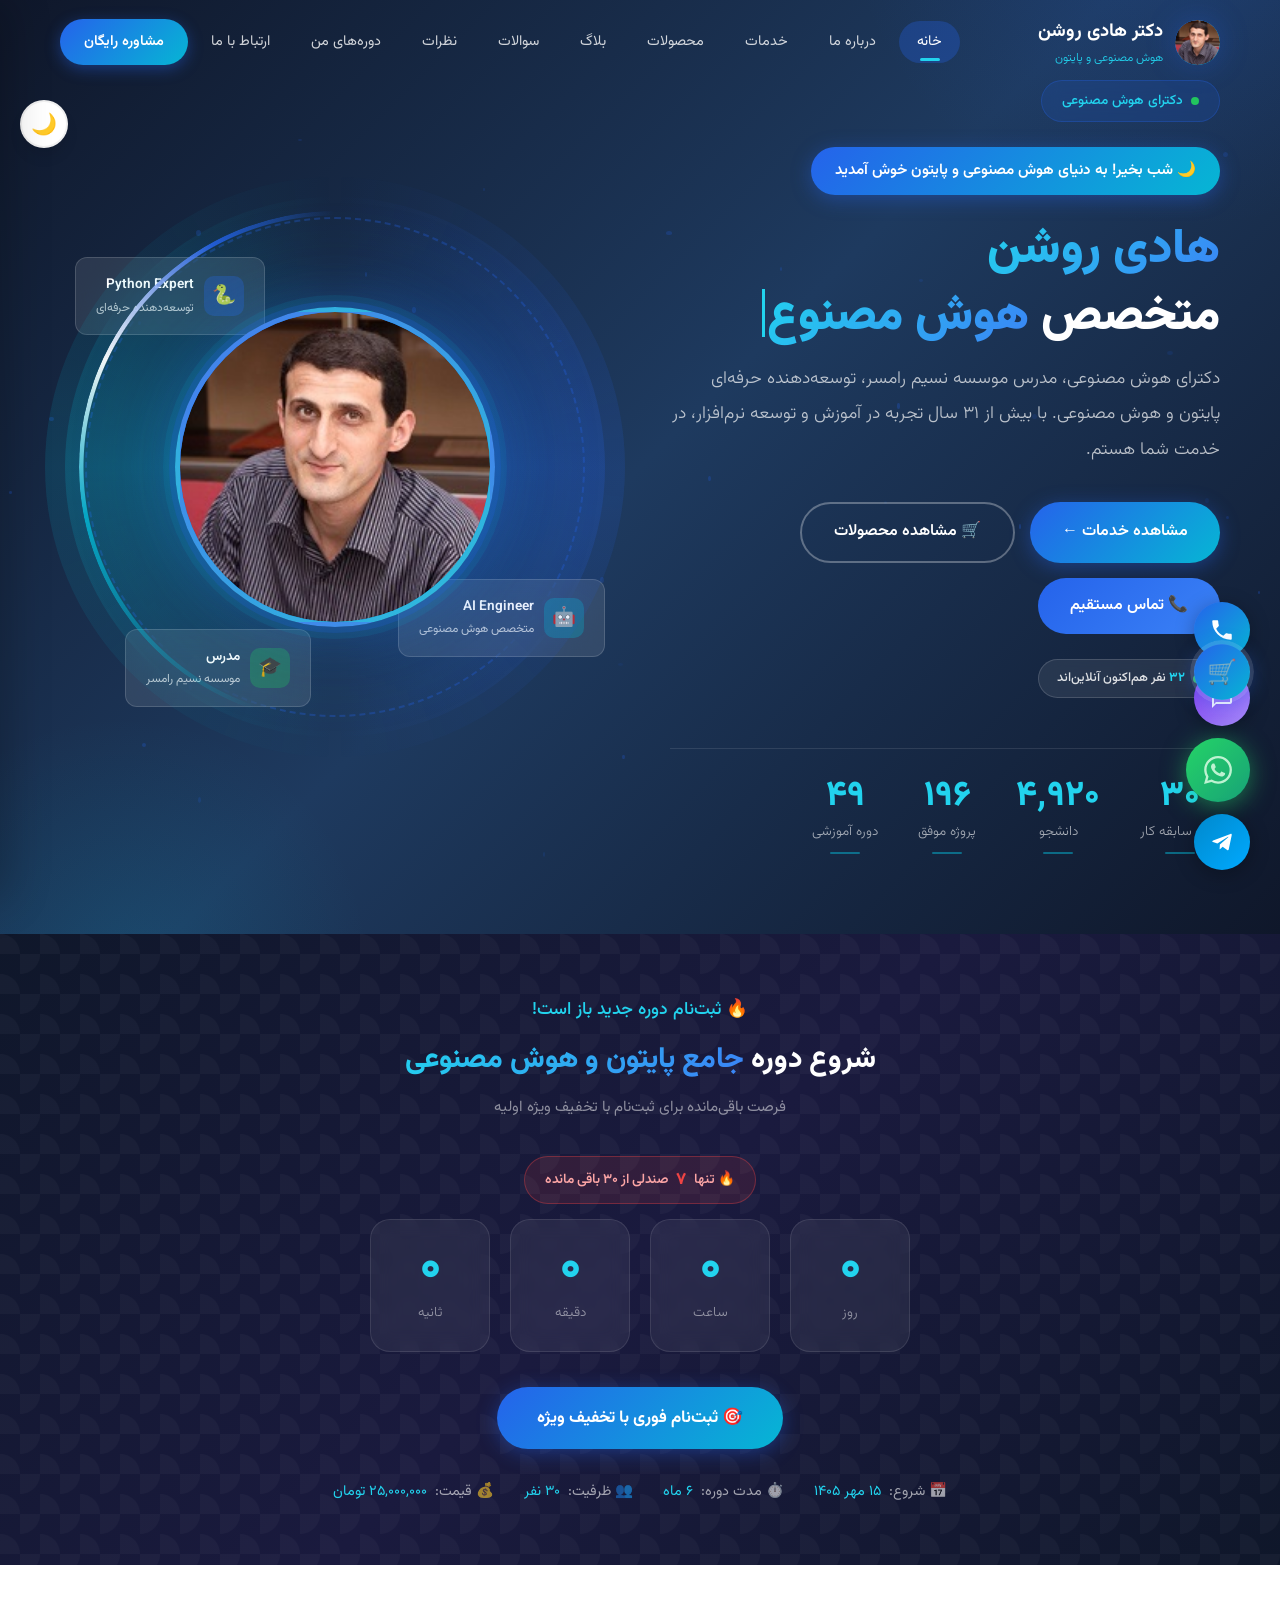
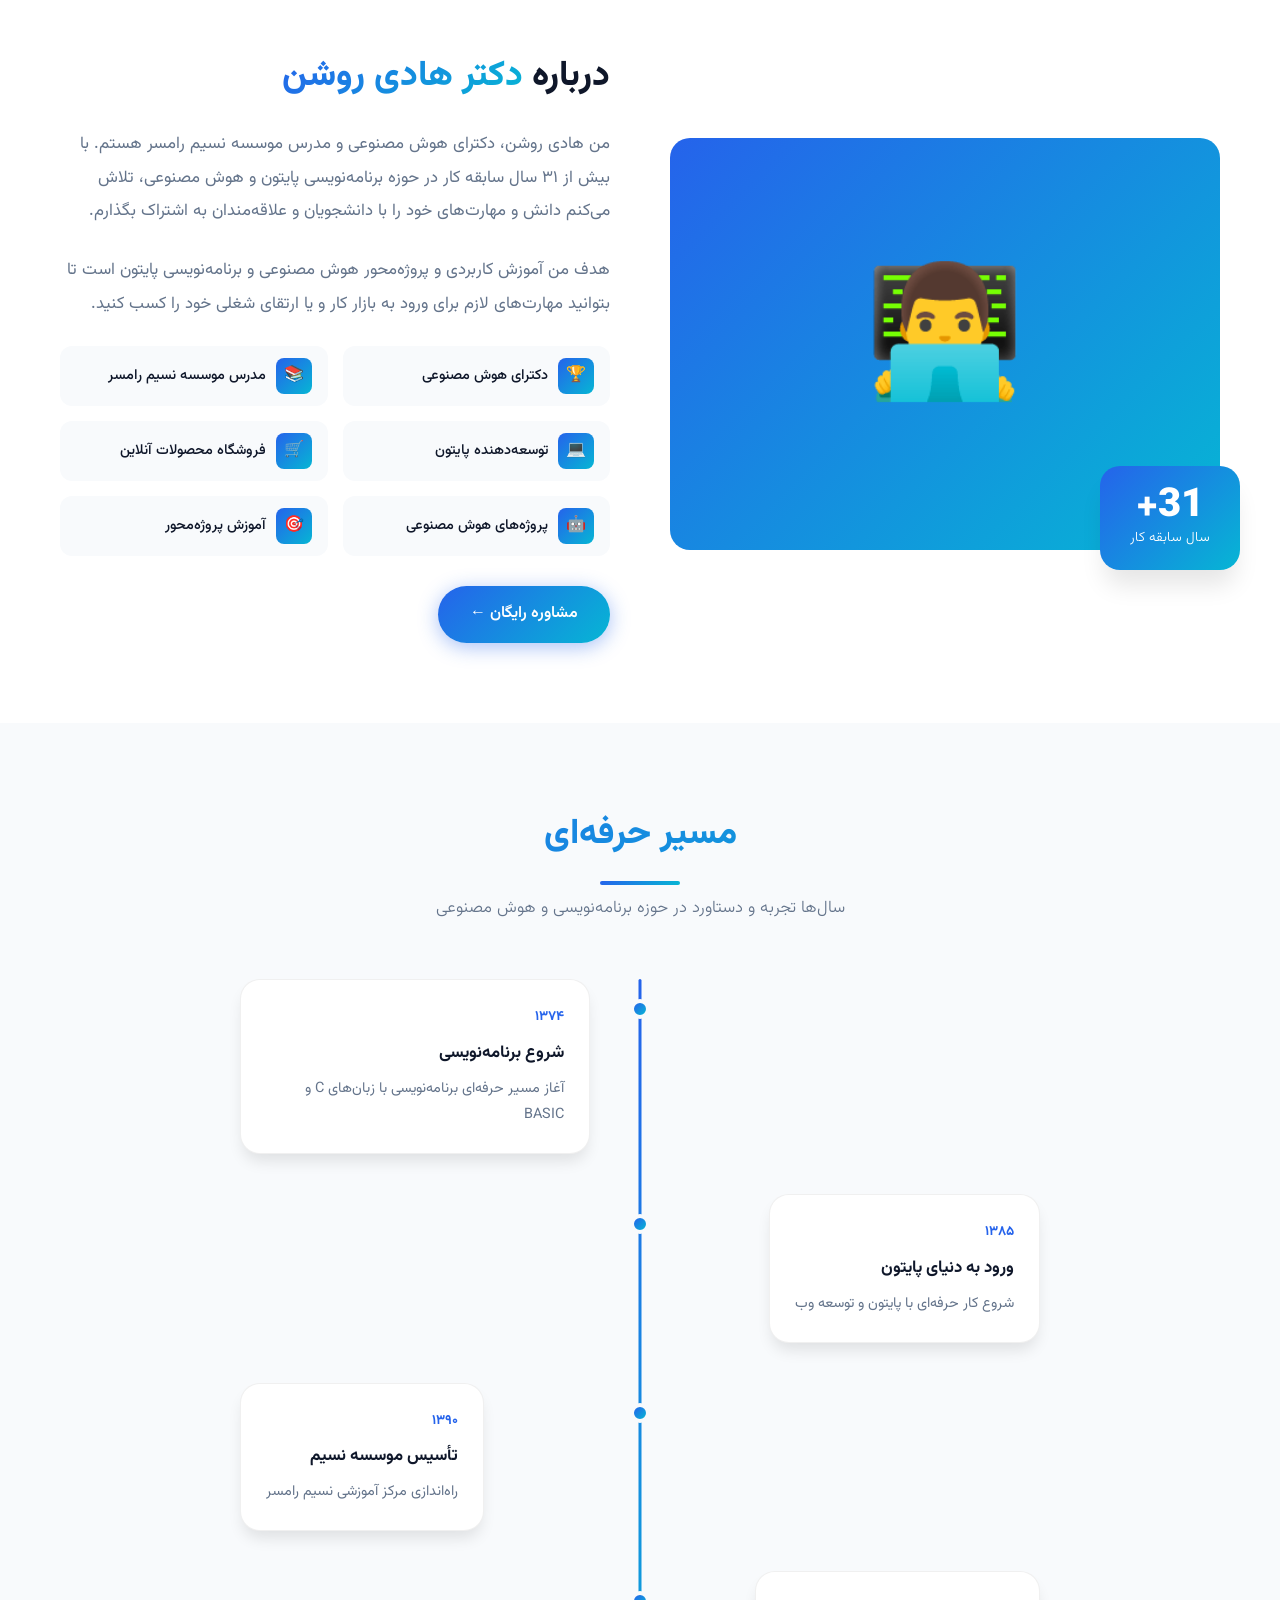
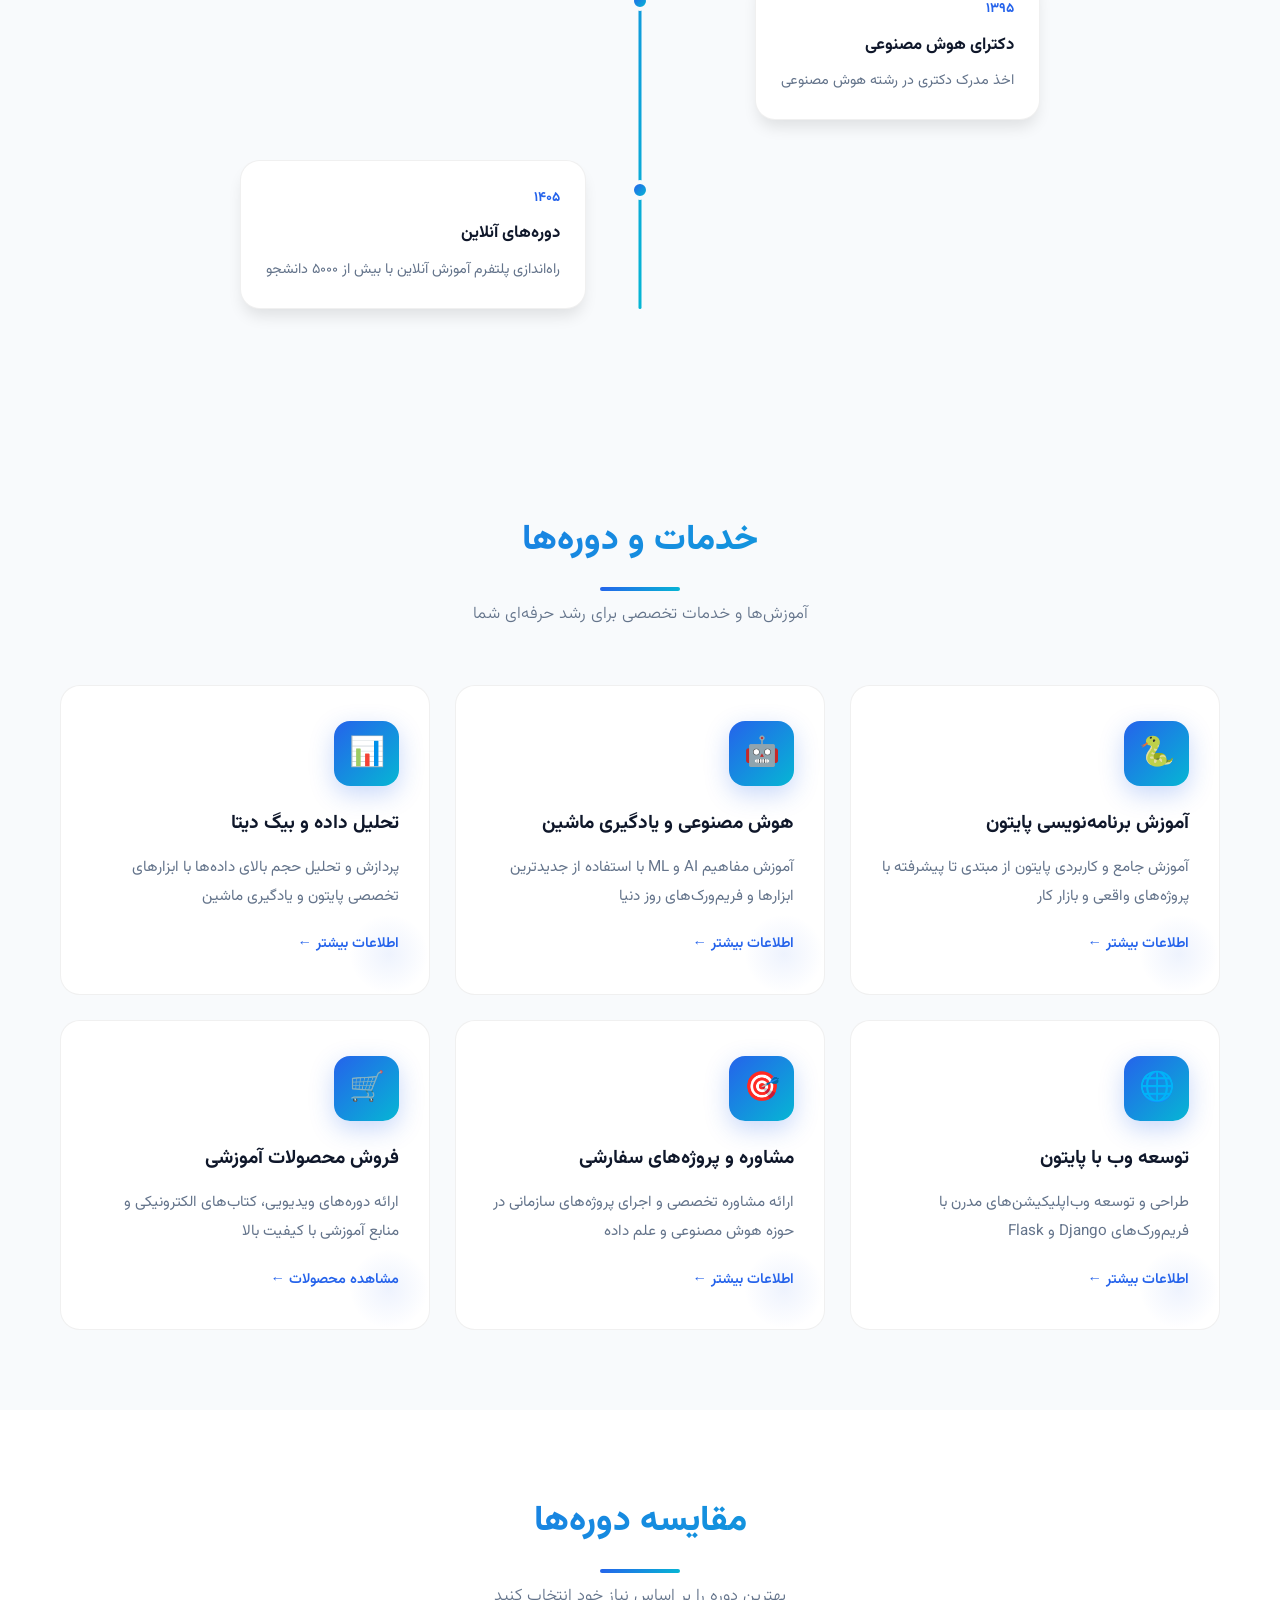
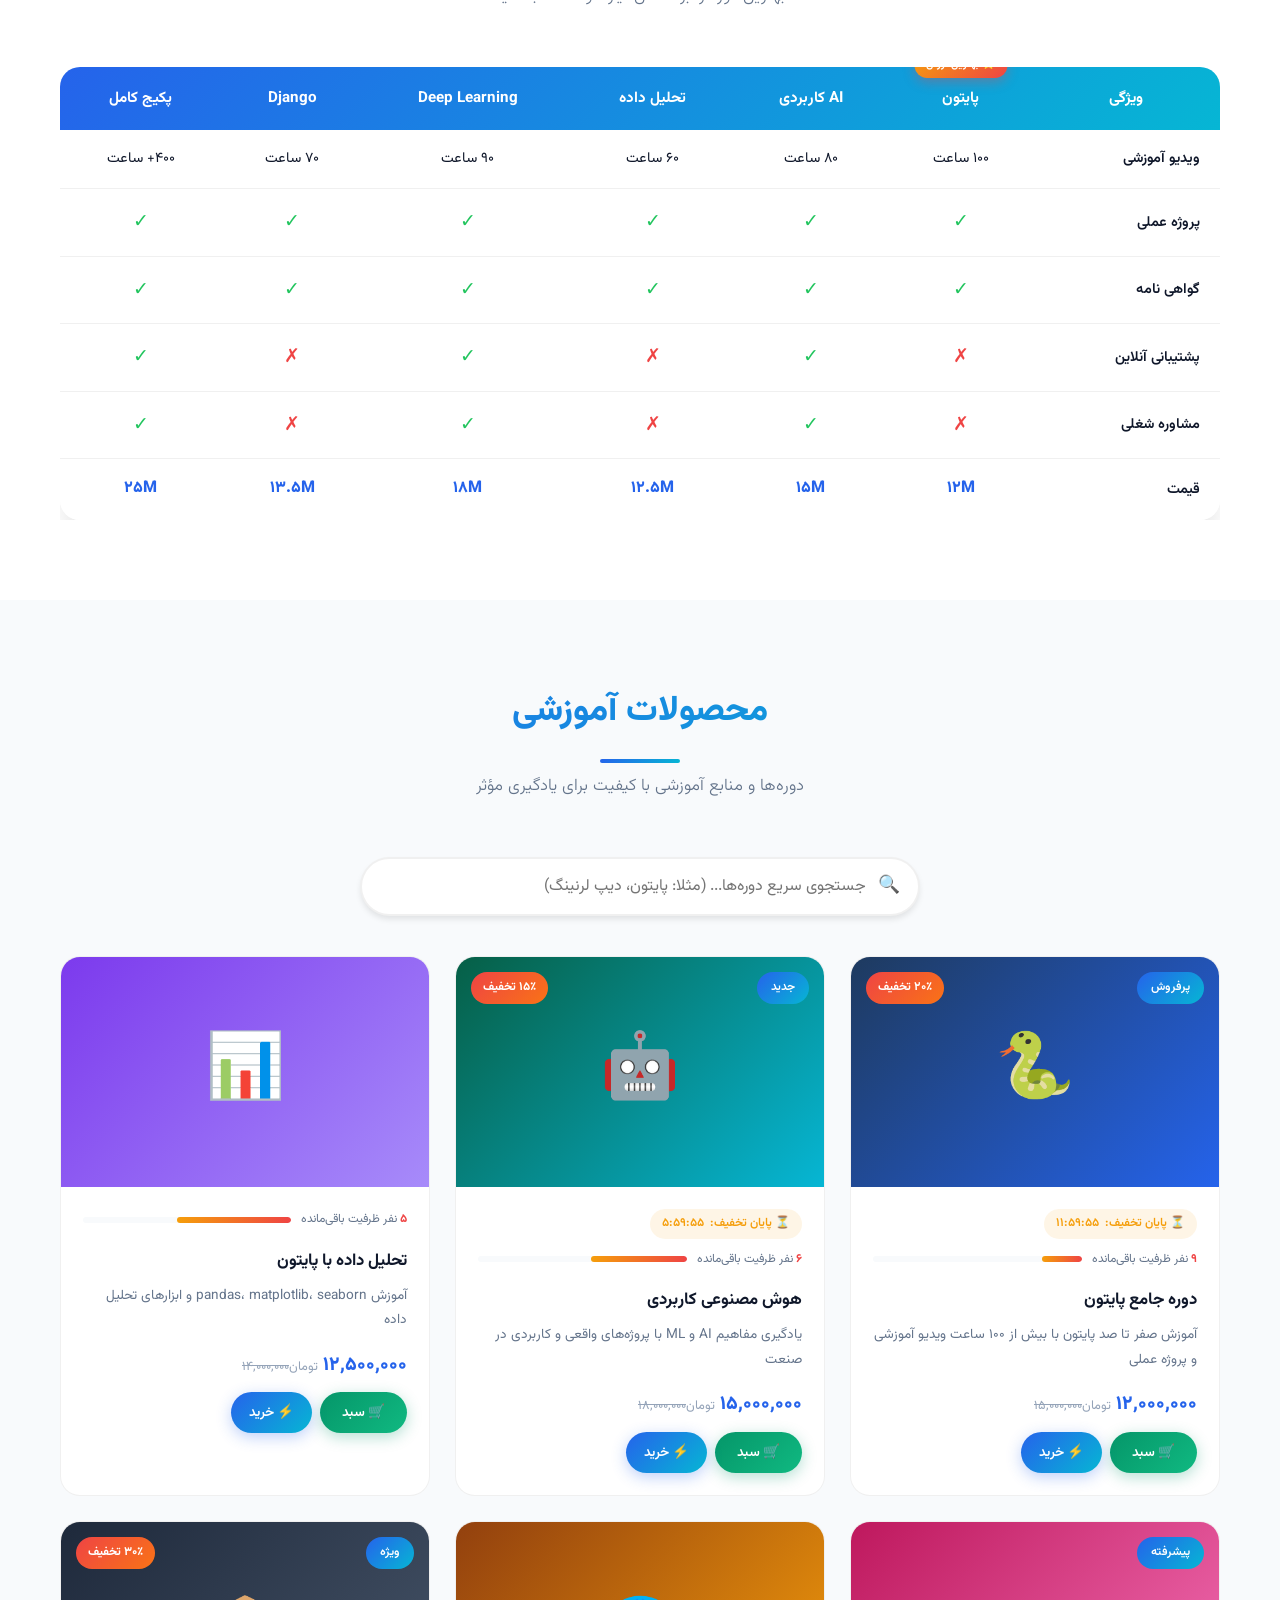
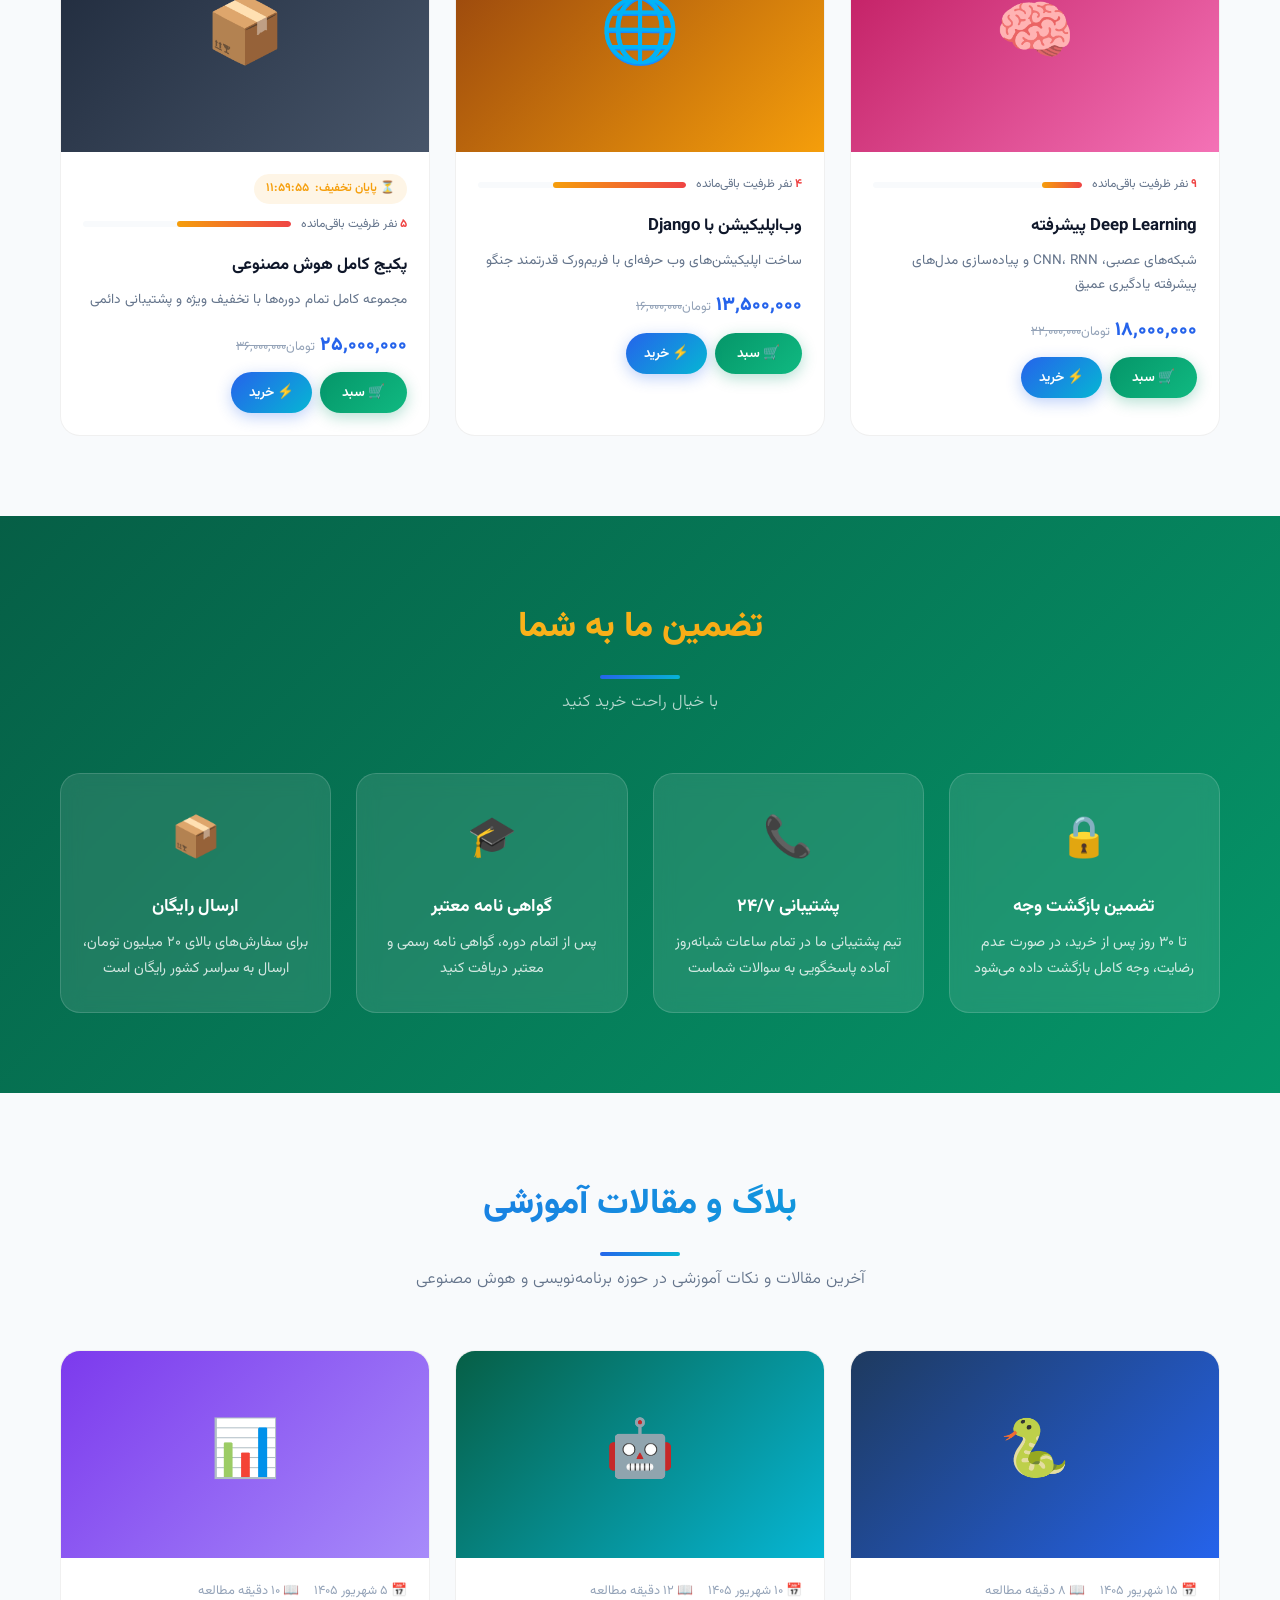
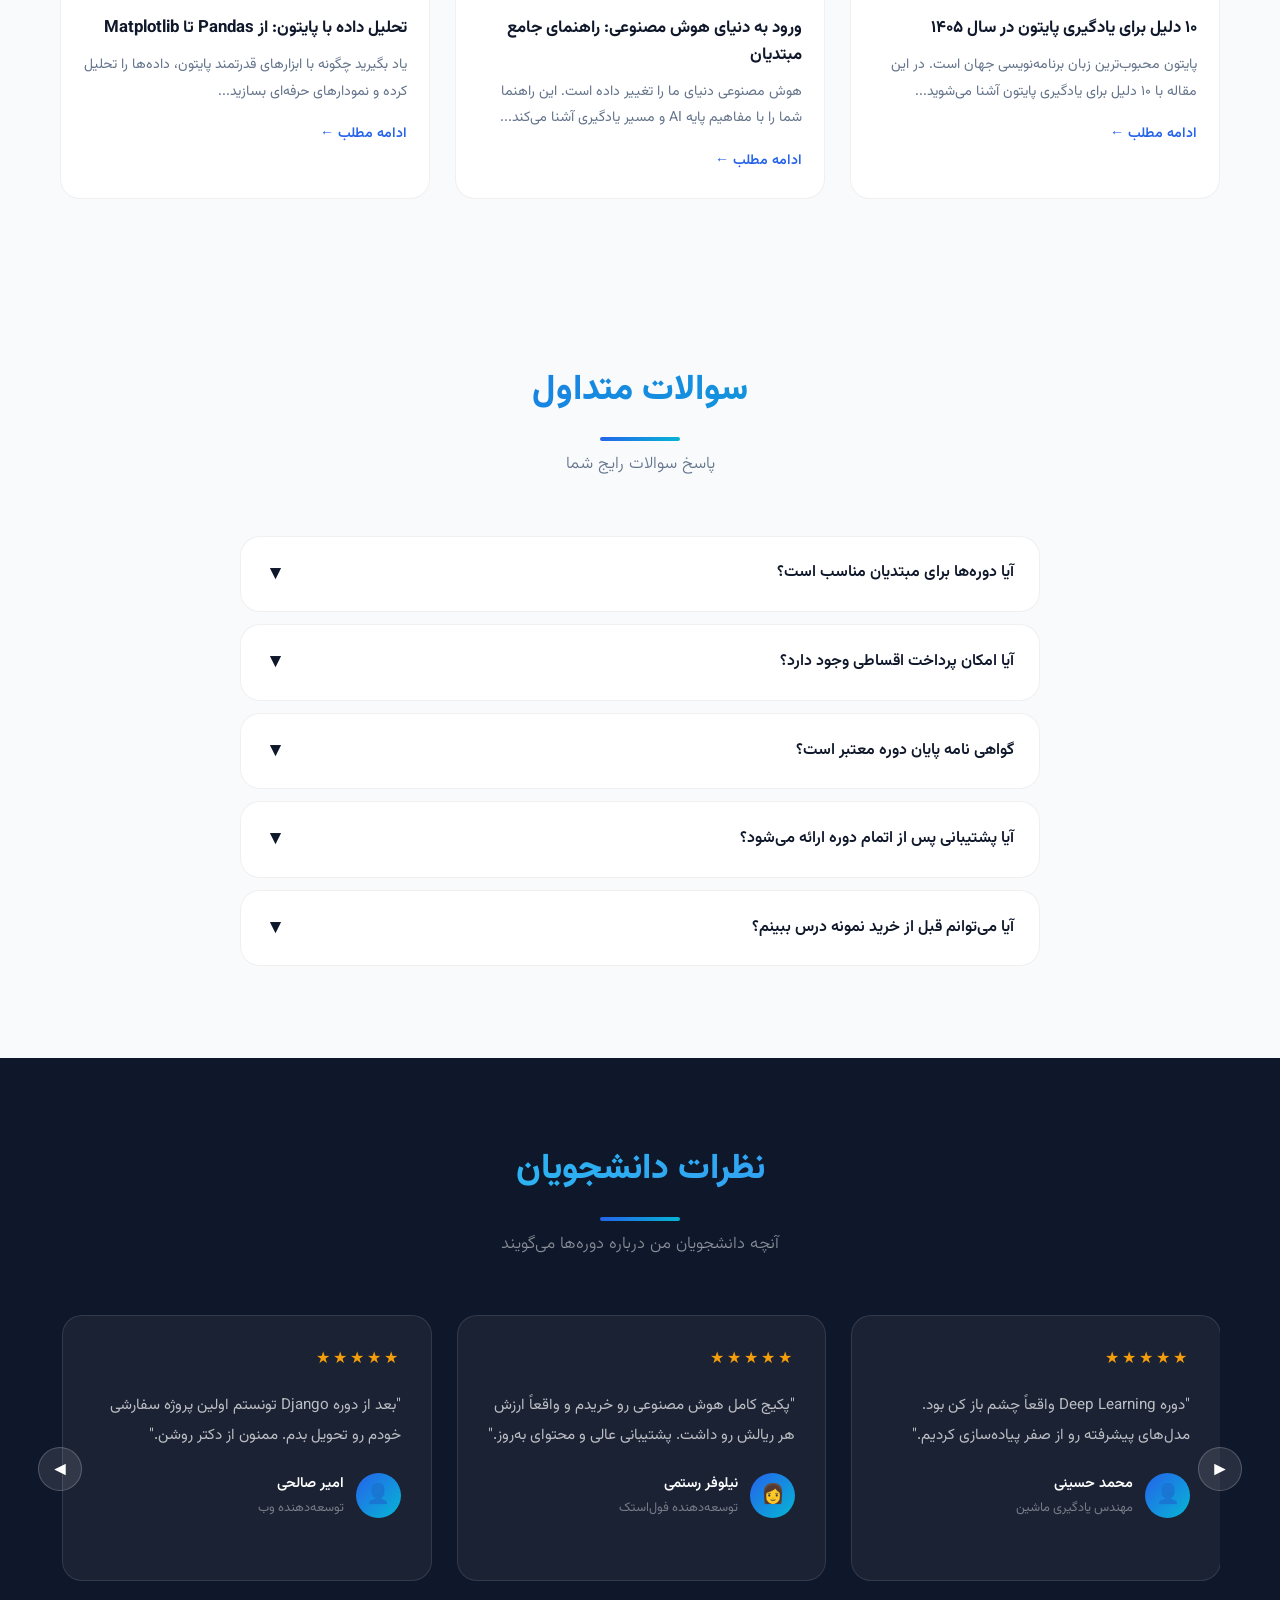
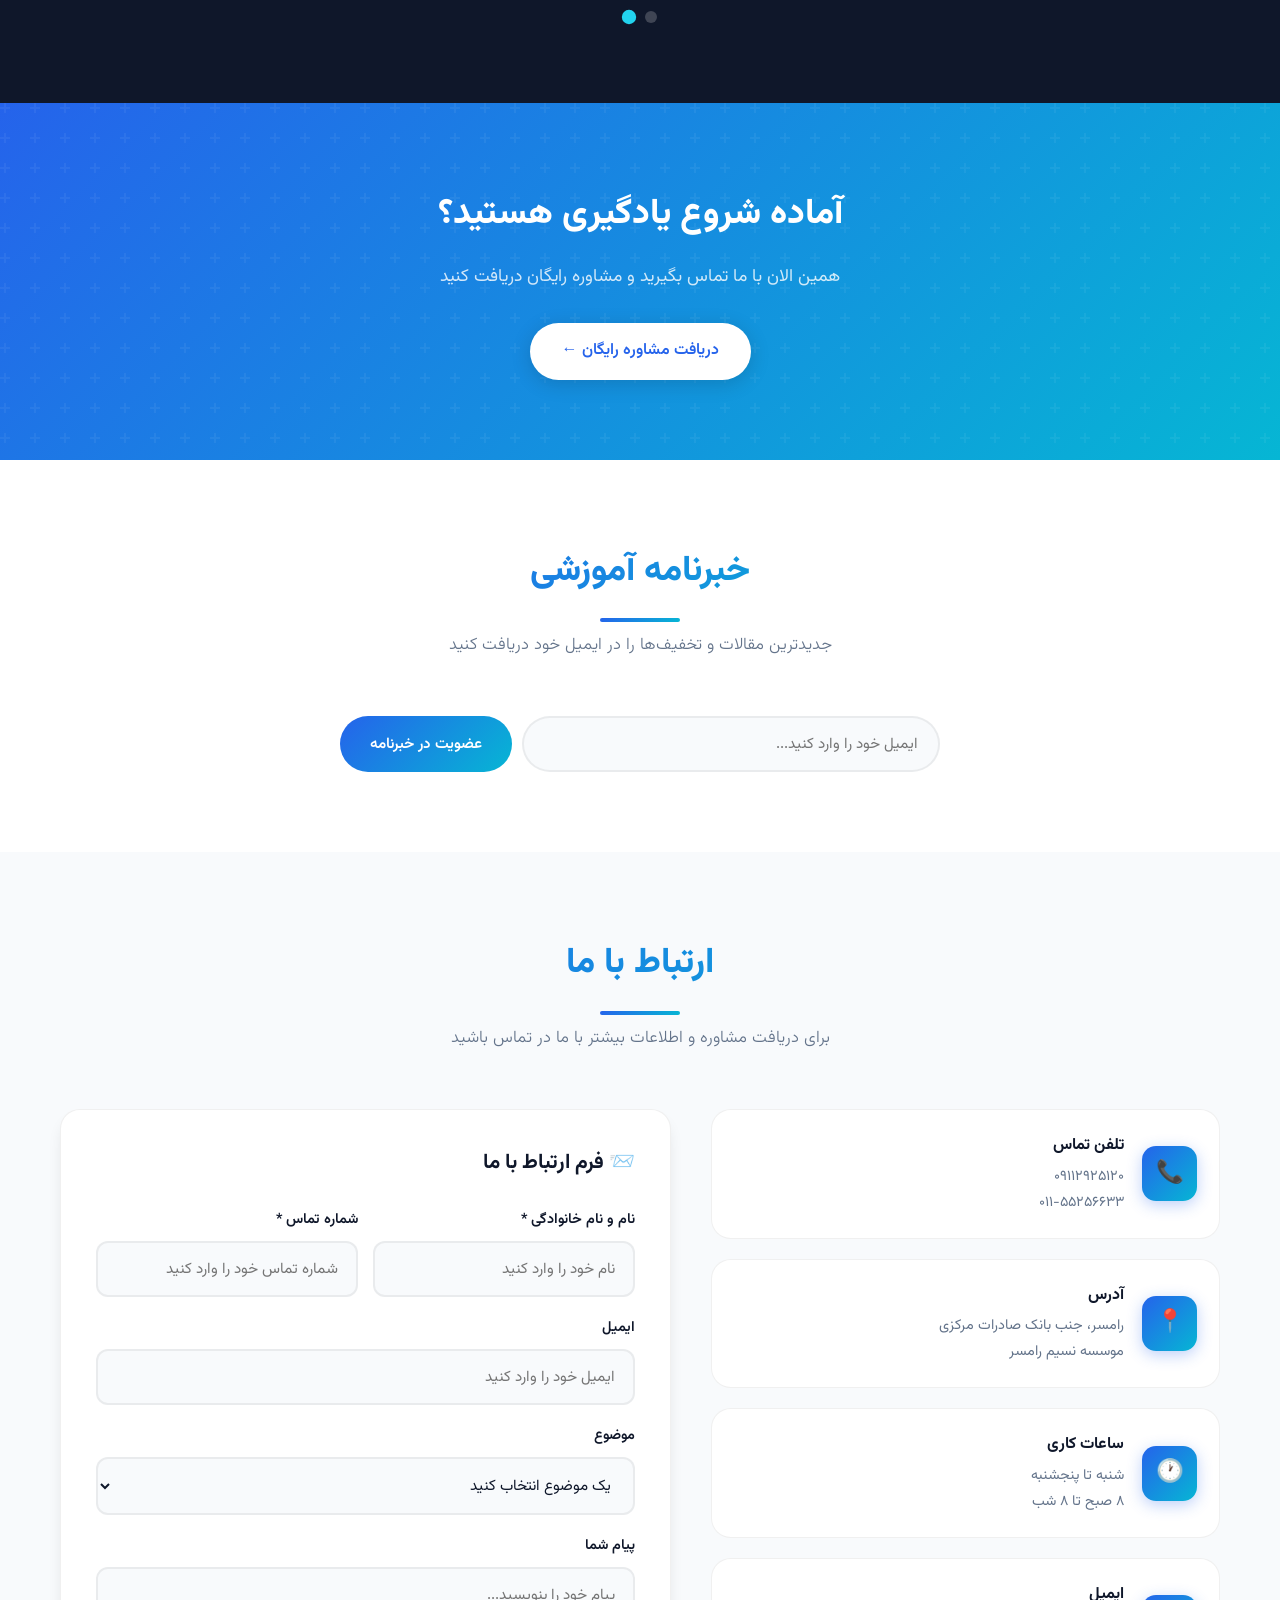
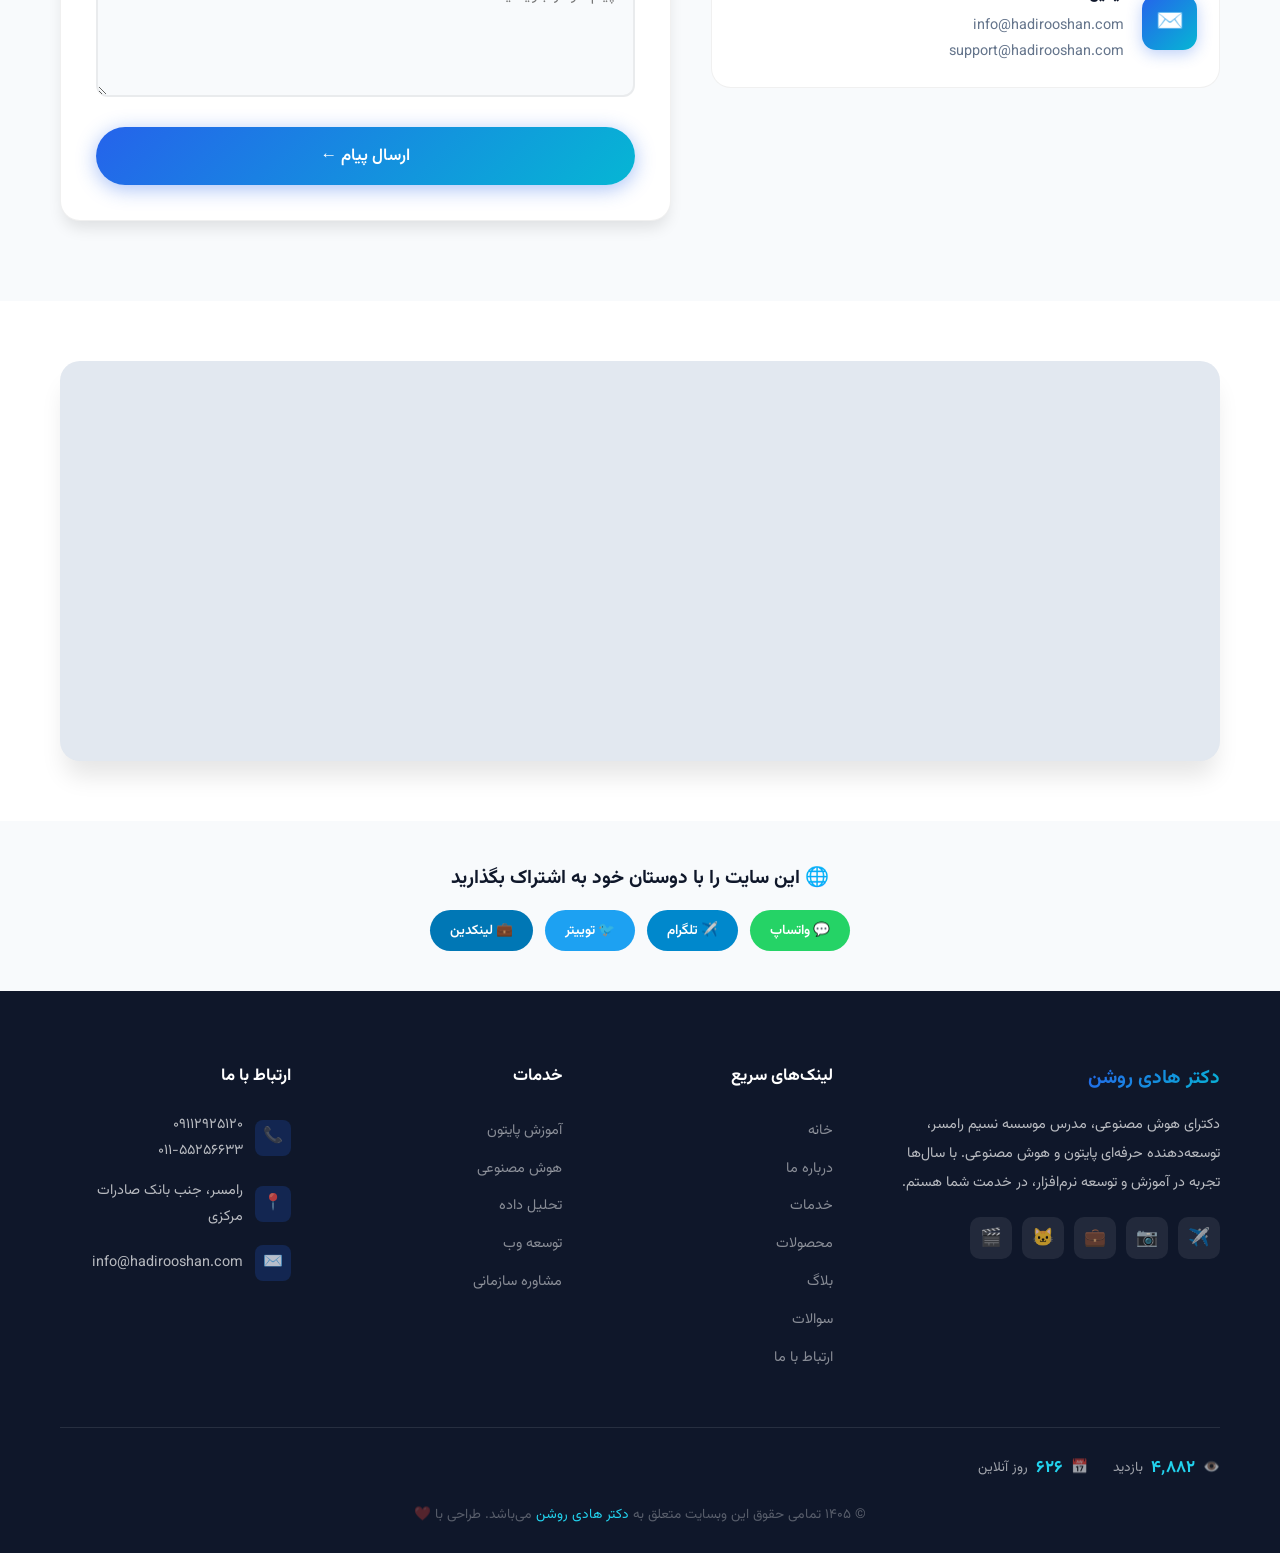
==== commit ea6b97df: "First" ====
--- a/index.html
+++ b/index.html
@@ -8,6 +8,12 @@
     <link rel="icon" type="image/png" sizes="16x16" href="favicon-16x16.png">
     <link rel="icon" type="image/png" sizes="64x64" href="favicon-64x64.png">
     <link rel="apple-touch-icon" href="apple-touch-icon.png">
+    <link rel="manifest" href="manifest.json">
+    <meta name="mobile-web-app-capable" content="yes">
+    <meta name="apple-mobile-web-app-capable" content="yes">
+    <meta name="apple-mobile-web-app-status-bar-style" content="black-translucent">
+    <meta name="apple-mobile-web-app-title" content="دکتر روشن">
+    <meta name="theme-color" content="#0f172a">
     <meta name="description" content="وبسایت رسمی دکتر هادی روشن - دکترای هوش مصنوعی، مدرس موسسه نسیم رامسر، برنامه‌نویس پایتون و متخصص هوش مصنوعی. دوره‌های جامع آموزشی با ۳۱ سال سابقه.">
     <meta name="keywords" content="پایتون, هوش مصنوعی, آموزش برنامه نویسی, دکتر روشن, رامسر, یادگیری ماشین, Deep Learning">
     <meta name="author" content="دکتر هادی روشن">
@@ -19,7 +25,6 @@
     <meta name="twitter:card" content="summary_large_image">
     <meta name="twitter:title" content="دکتر هادی روشن | برنامه‌نویس پایتون و هوش مصنوعی">
     <meta name="twitter:description" content="دکترای هوش مصنوعی، مدرس موسسه نسیم رامسر. دوره‌های جامع پایتون و AI.">
-    <meta name="theme-color" content="#0f172a">
     <link rel="preconnect" href="https://fonts.googleapis.com">
     <link rel="preconnect" href="https://fonts.gstatic.com" crossorigin>
     <link href="https://fonts.googleapis.com/css2?family=Vazirmatn:wght@100;200;300;400;500;600;700;800;900&display=swap" rel="stylesheet">
@@ -638,7 +643,7 @@
     <!-- Loading Screen -->
     <div class="loading-screen" id="loadingScreen">
         <div class="loading-logo">
-            <img src="profile.png" alt=""></div>
+            <img src="profile.jpg" alt=""></div>
         <div class="loading-spinner"></div>
         <div class="loading-text">دکتر هادی روشن</div>
         <div class="loading-bar"><div class="loading-bar-inner"></div></div>
@@ -654,7 +659,7 @@
     <nav class="navbar" id="navbar" role="navigation" aria-label="منوی اصلی">
         <div class="container">
             <a href="#hero" class="nav-logo" aria-label="خانه">
-                <div class="nav-logo-icon"><img src="profile.png" alt="دکتر هادی روشن"></div>
+                <div class="nav-logo-icon"><img src="profile.jpg" alt="دکتر هادی روشن"></div>
                 <div>
                     <div class="nav-logo-text">دکتر هادی روشن</div>
                     <div class="nav-logo-sub">هوش مصنوعی و پایتون</div>
@@ -668,6 +673,7 @@
                 <a href="#blog" role="menuitem">بلاگ</a>
                 <a href="#faq" role="menuitem">سوالات</a>
                 <a href="#testimonials" role="menuitem">نظرات</a>
+                <a href="profile.html" role="menuitem">دوره‌های من</a>
                 <a href="#contact" role="menuitem">ارتباط با ما</a>
                 <a href="#contact" class="nav-cta" role="menuitem">مشاوره رایگان</a>
             </div>
@@ -713,7 +719,7 @@
                 <div class="hero-visual">
                     <div class="hero-avatar-container">
                         <div class="hero-avatar">
-                            <img src="profile.png" alt=""></div>
+                            <img src="profile.jpg" alt=""></div>
                         <div class="avatar-halo"></div>
                         <div class="hero-avatar-ring"></div>
                         <div class="hero-floating-card card-1">
@@ -1449,5 +1455,13 @@
     const nlForm=document.querySelector('.newsletter-form');
     if(nlForm)nlForm.addEventListener('submit',()=>setTimeout(party,100));
     </script>
+
+<script>
+if('serviceWorker' in navigator){
+  window.addEventListener('load',()=>{
+    navigator.serviceWorker.register('sw.js').catch(()=>{});
+  });
+}
+</script>
 </body>
 </html>
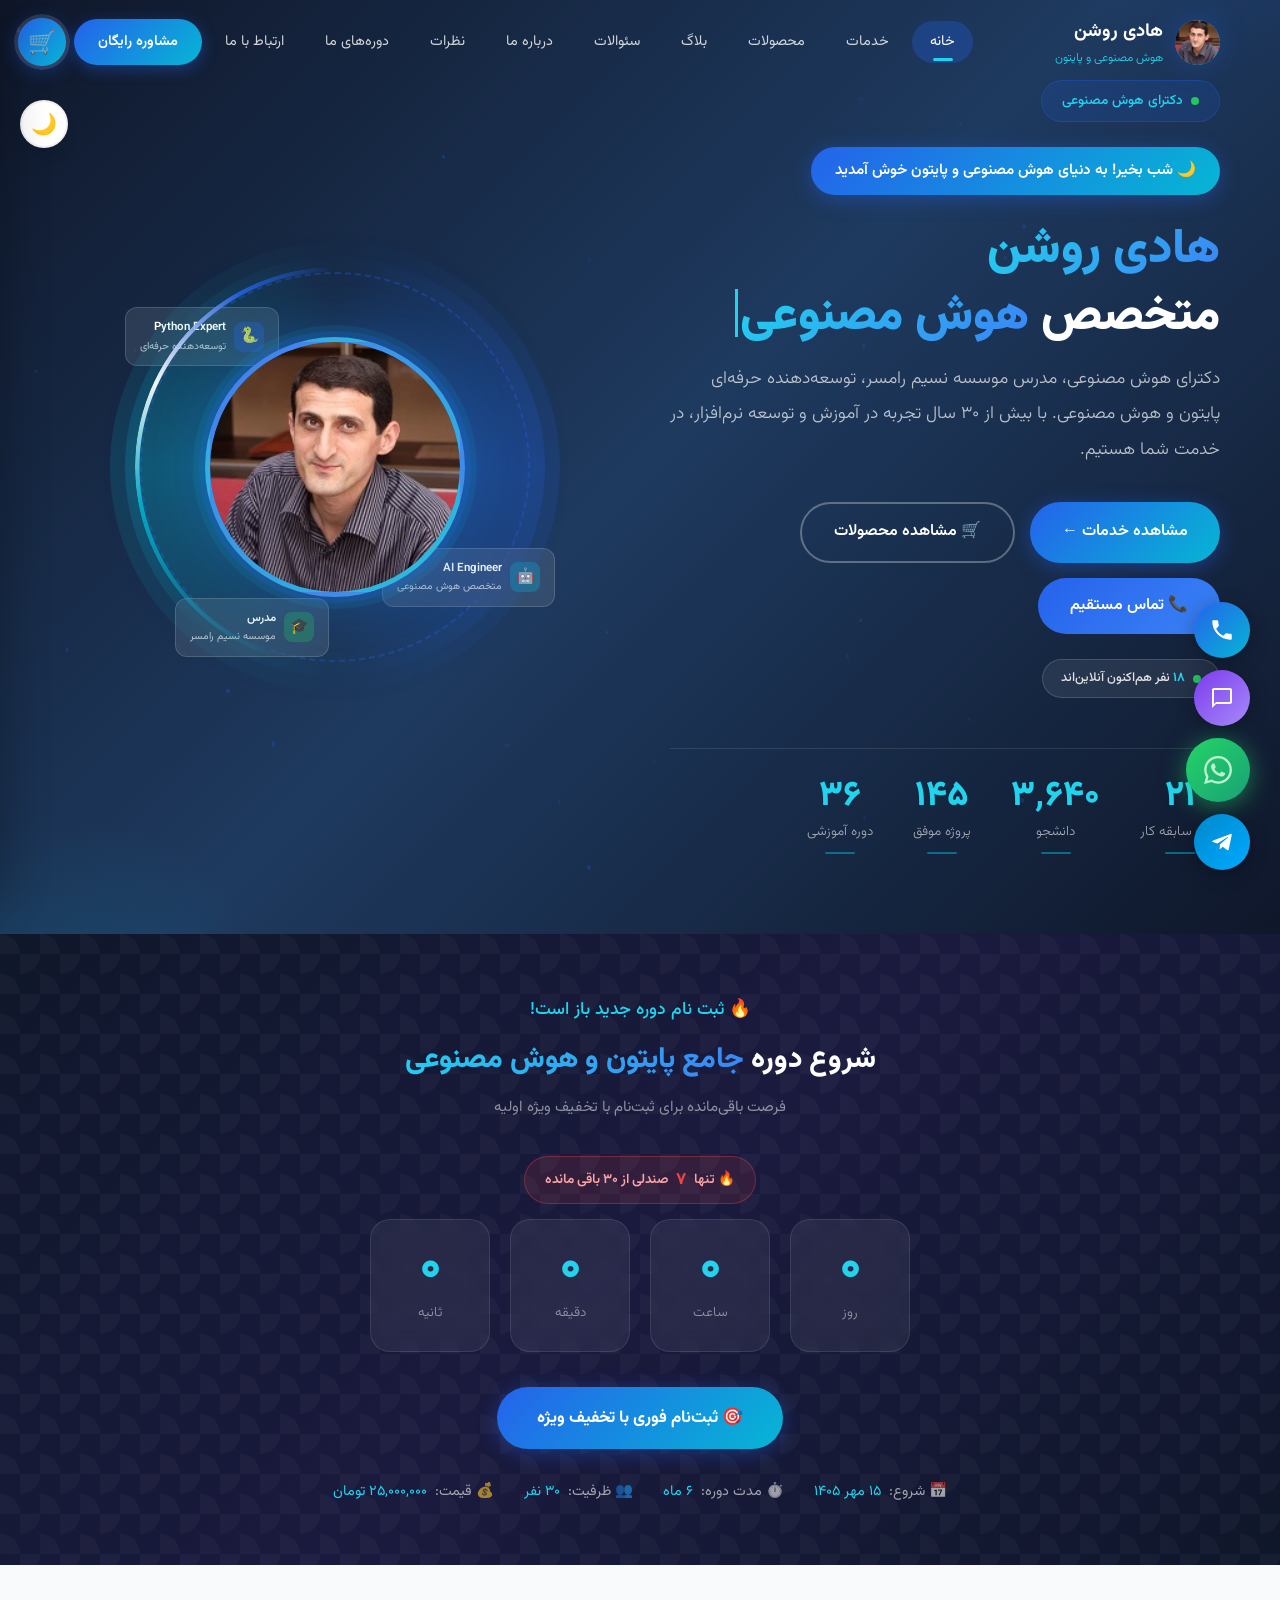
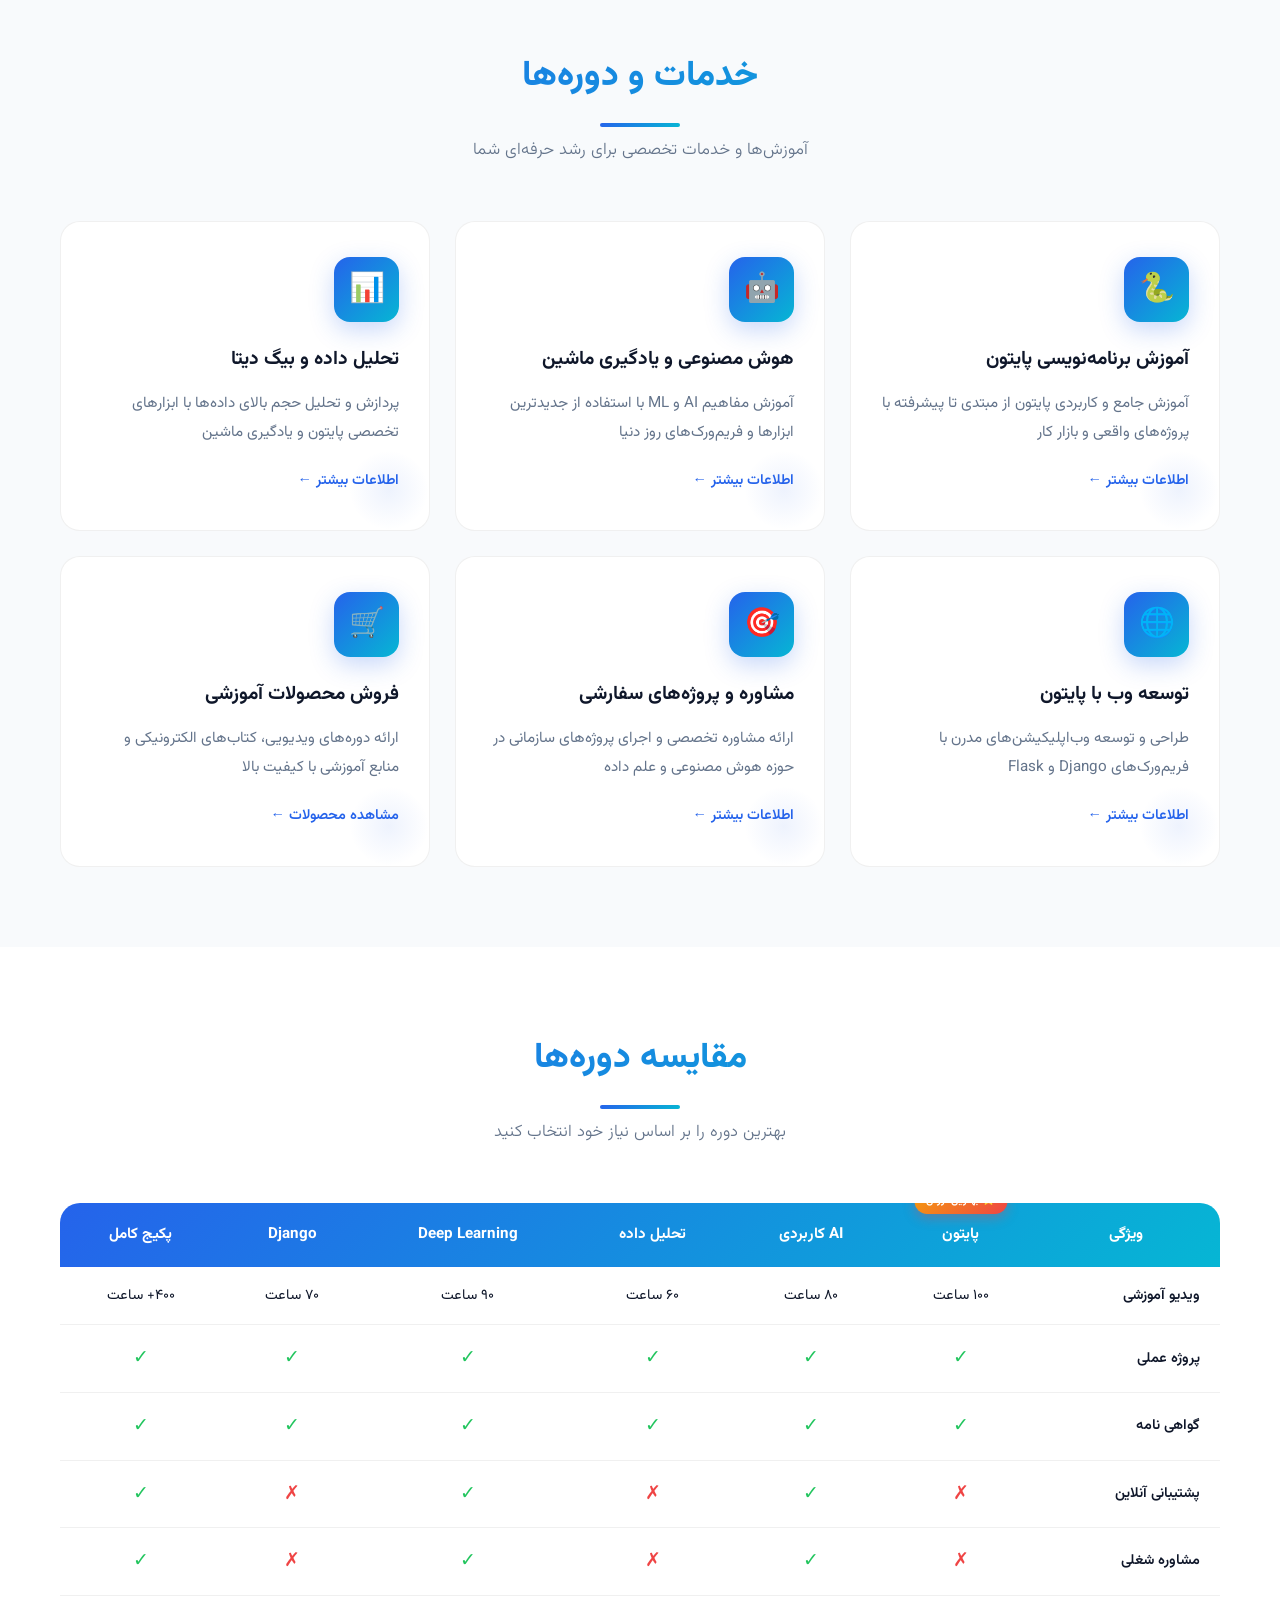
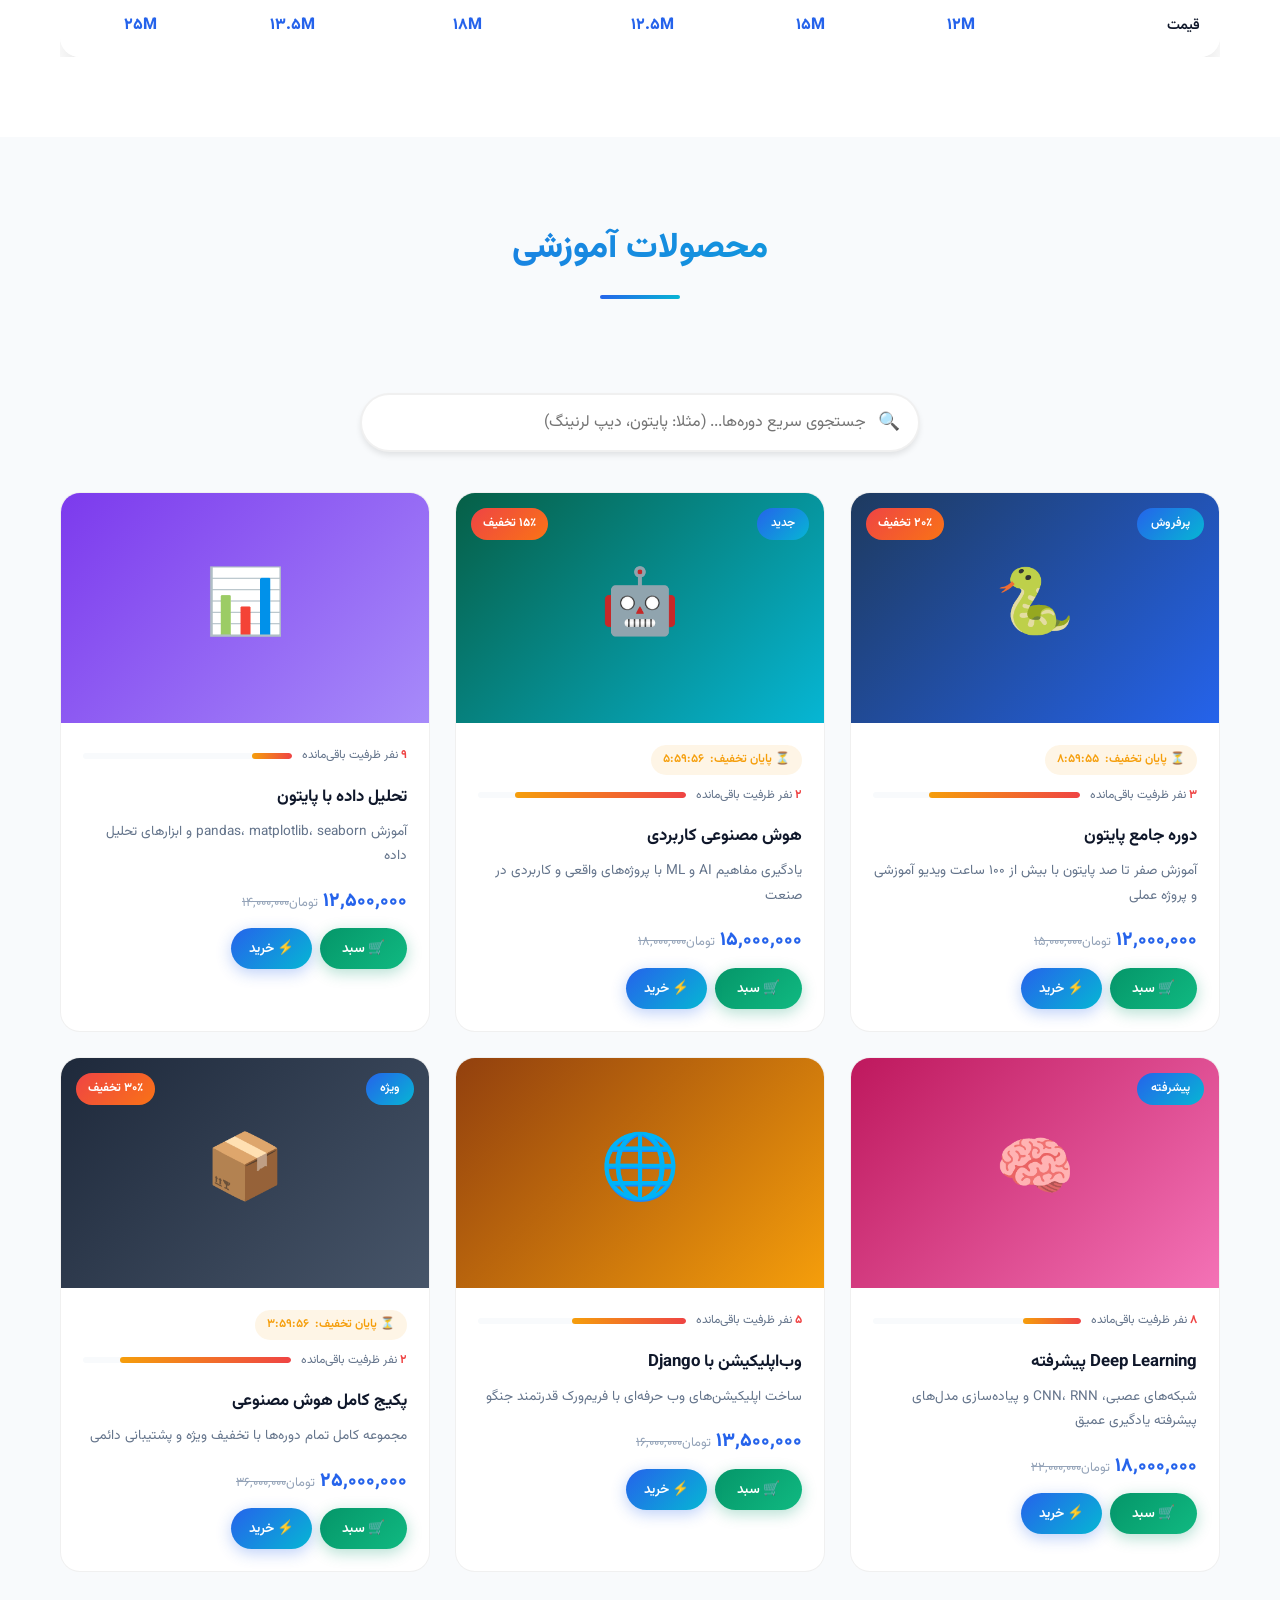
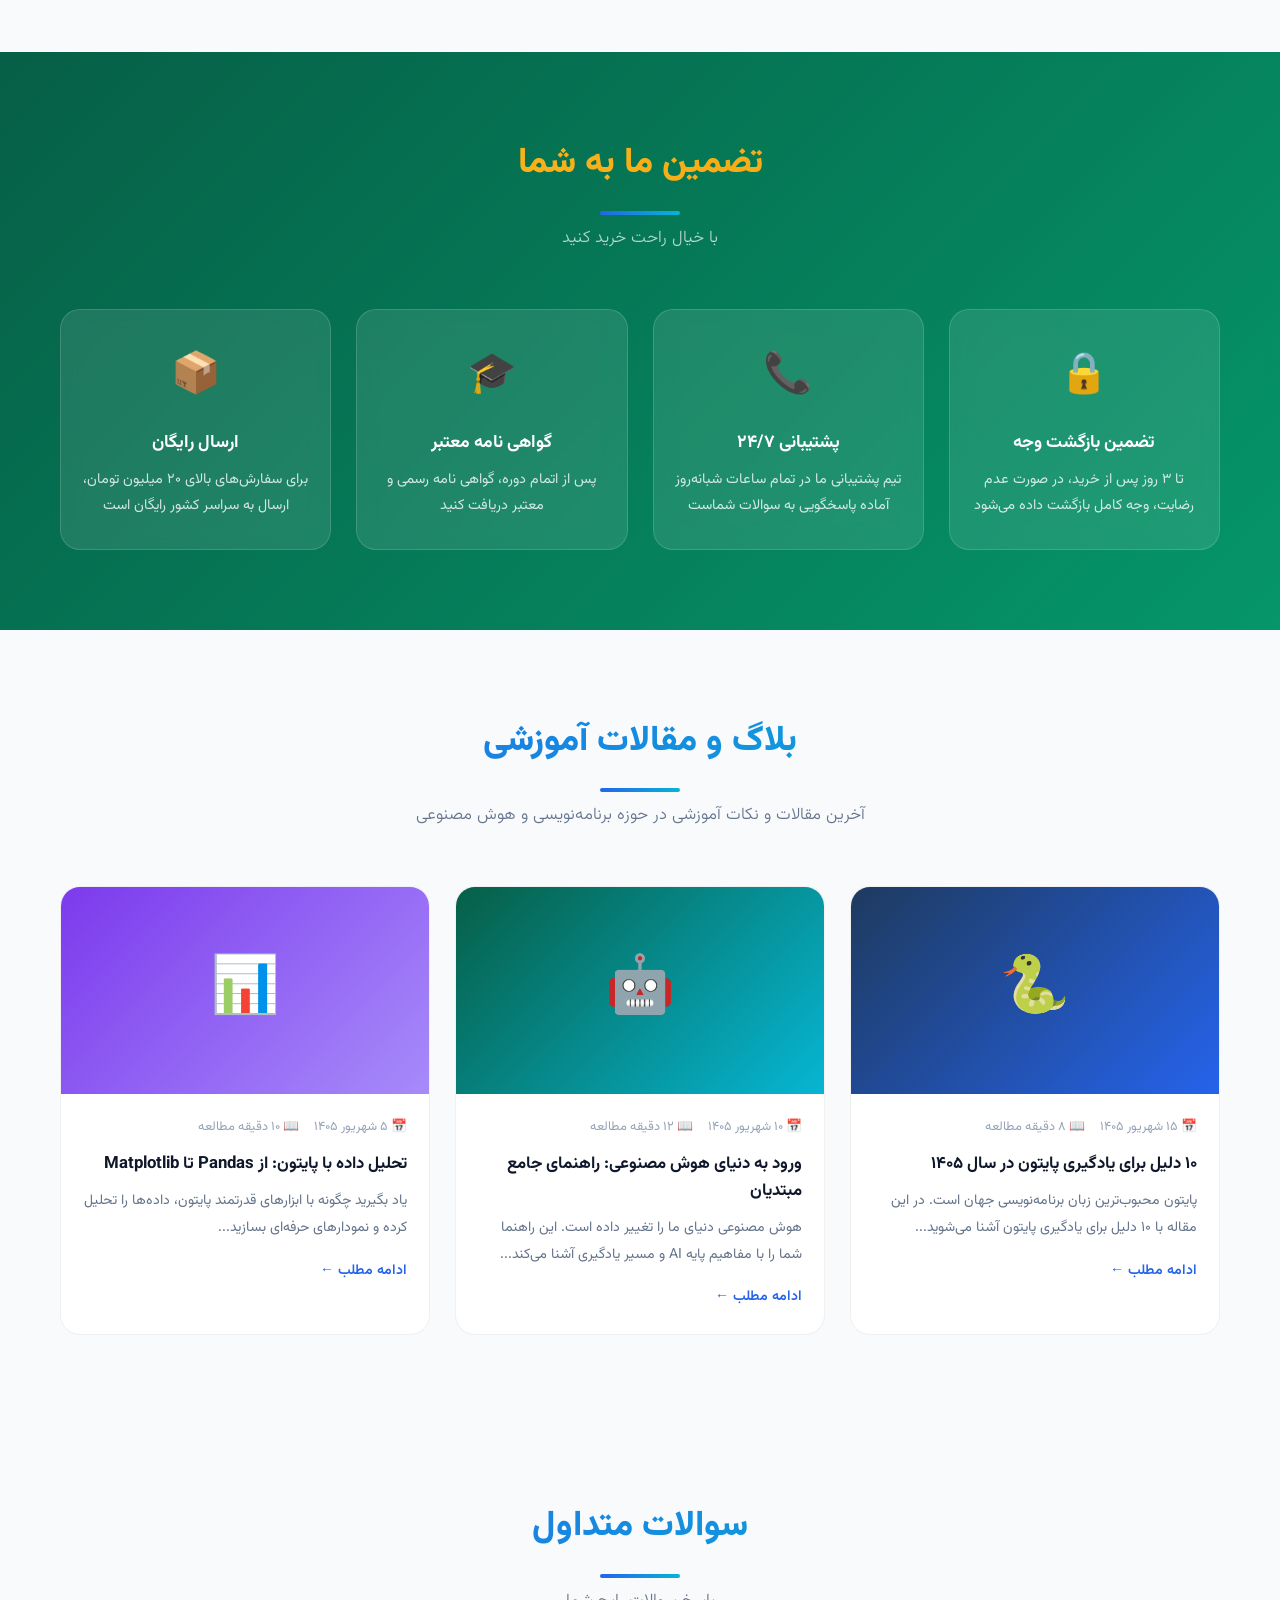
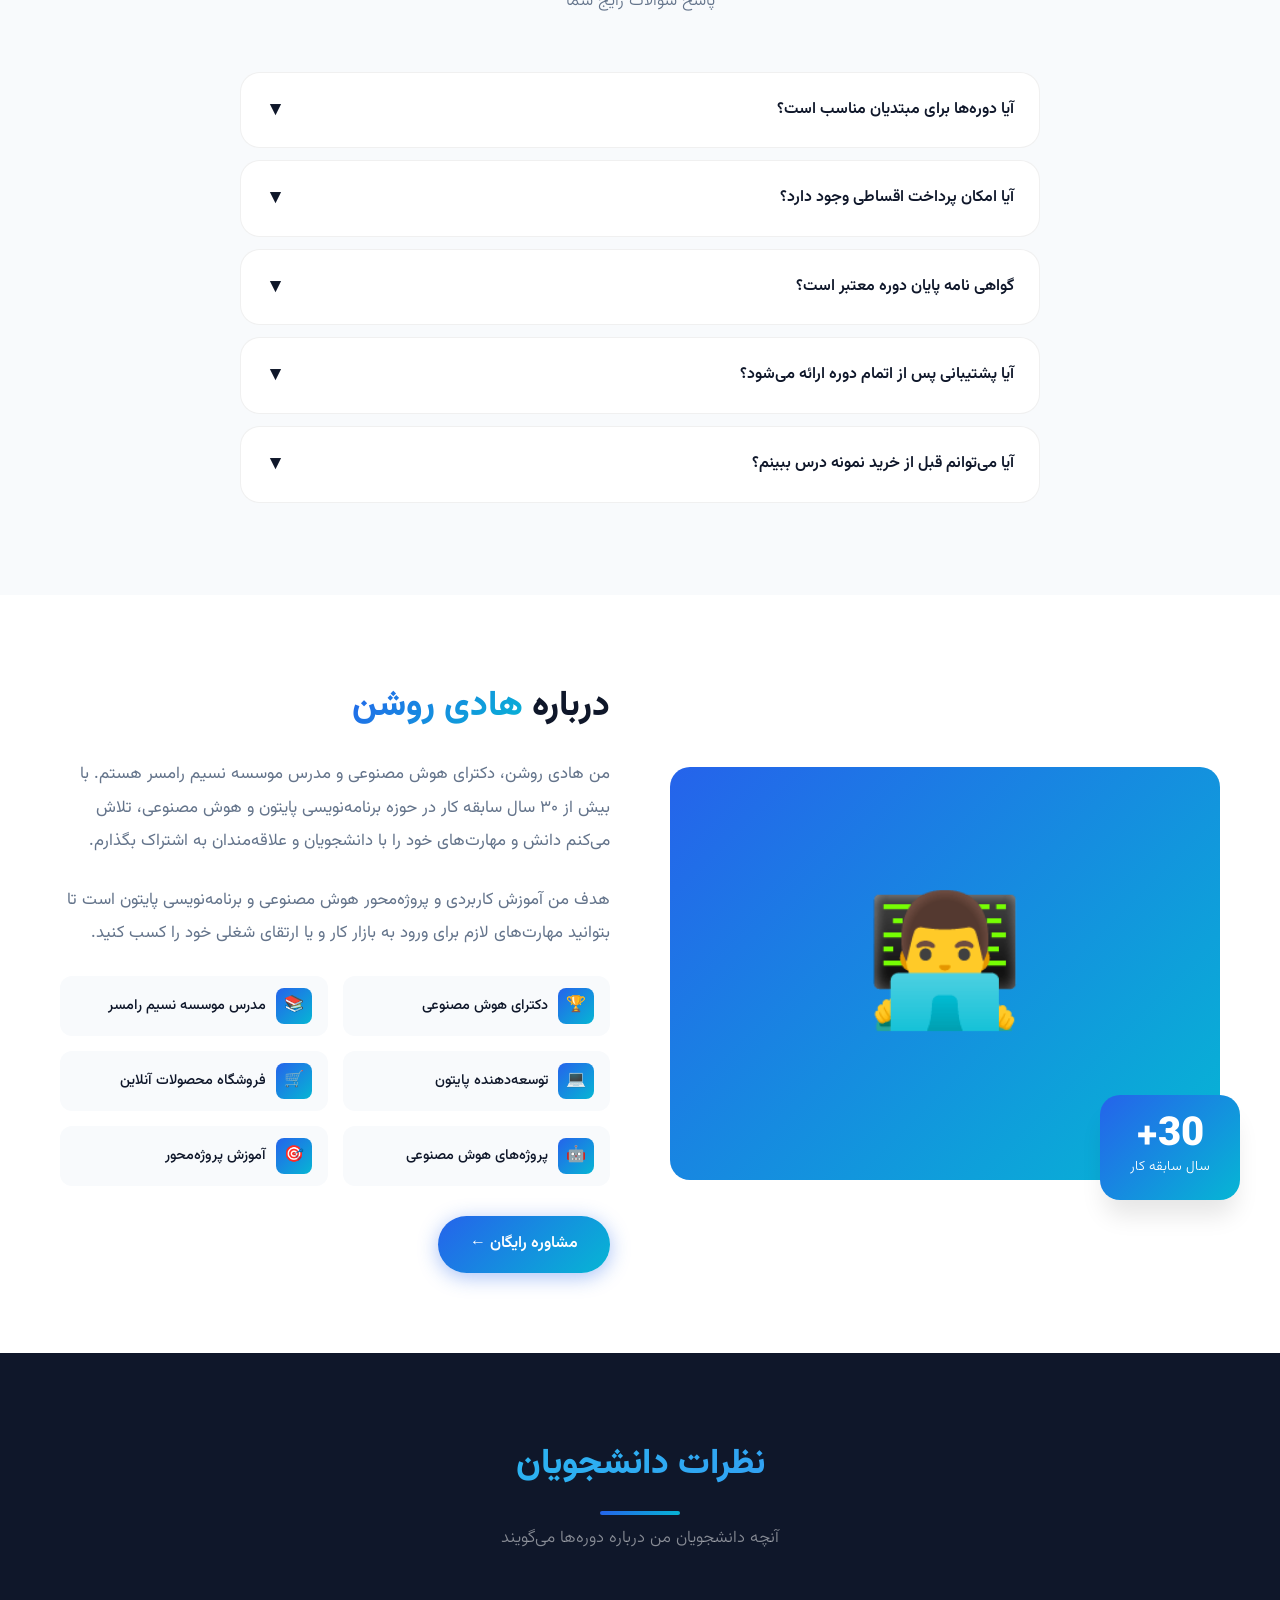
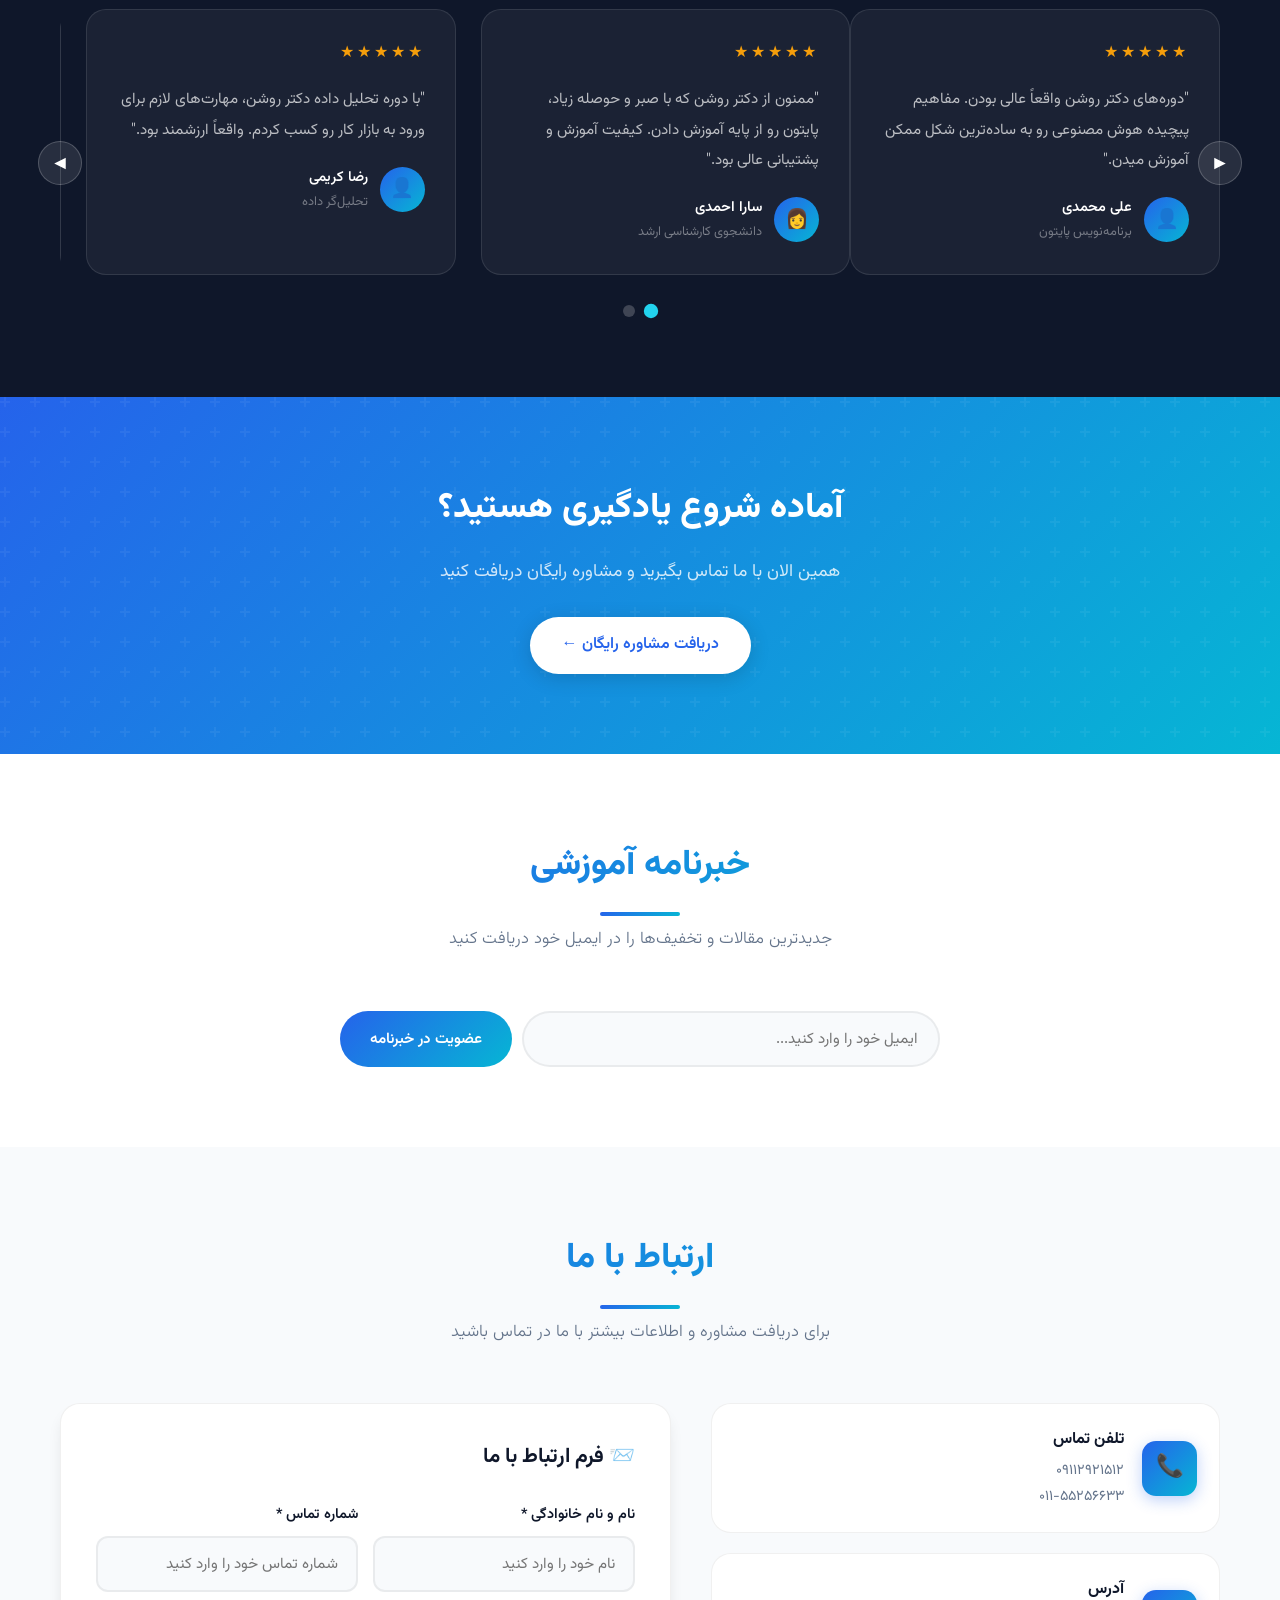
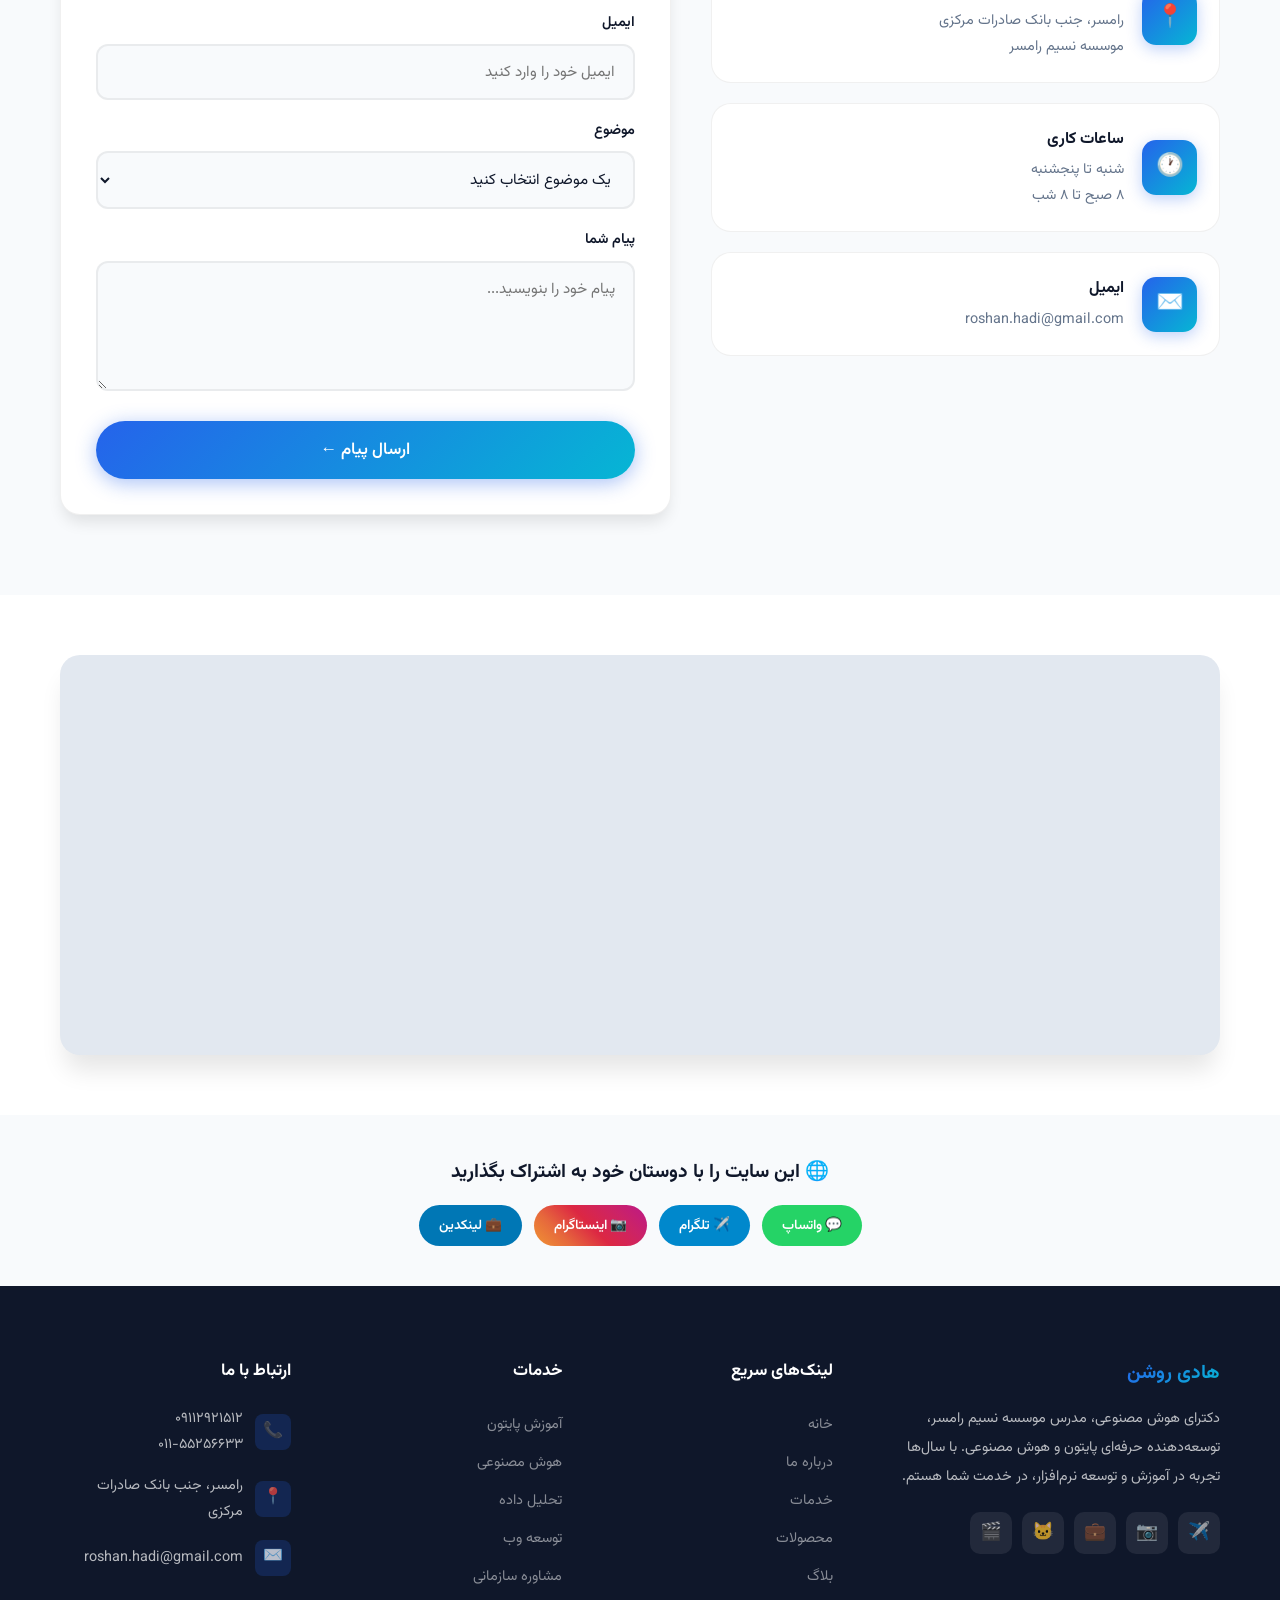
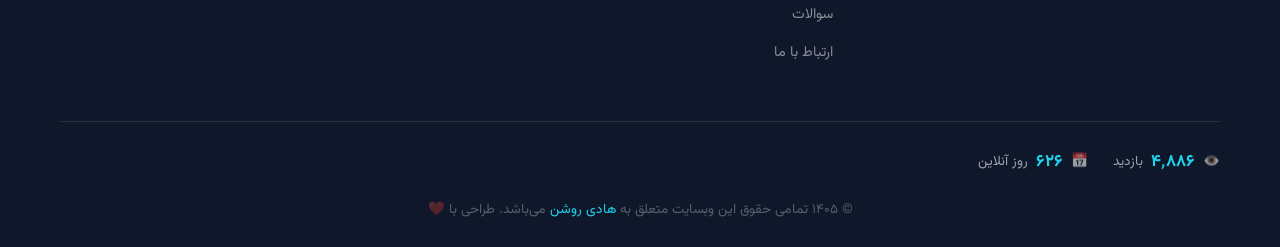
==== commit 828d18f8: "Dr Hadi Roshan" ====
--- a/index.html
+++ b/index.html
@@ -3,7 +3,7 @@
 <head>
     <meta charset="UTF-8">
     <meta name="viewport" content="width=device-width, initial-scale=1.0">
-    <title>دکتر هادی روشن | برنامه‌نویس پایتون و هوش مصنوعی</title>
+    <title>سایت رسمی هادی روشن | پایتون و هوش مصنوعی</title>
     <link rel="icon" type="image/png" sizes="32x32" href="favicon-32x32.png">
     <link rel="icon" type="image/png" sizes="16x16" href="favicon-16x16.png">
     <link rel="icon" type="image/png" sizes="64x64" href="favicon-64x64.png">
@@ -12,628 +12,24 @@
     <meta name="mobile-web-app-capable" content="yes">
     <meta name="apple-mobile-web-app-capable" content="yes">
     <meta name="apple-mobile-web-app-status-bar-style" content="black-translucent">
-    <meta name="apple-mobile-web-app-title" content="دکتر روشن">
+    <meta name="apple-mobile-web-app-title" content="دکتر هادی روشن">
     <meta name="theme-color" content="#0f172a">
-    <meta name="description" content="وبسایت رسمی دکتر هادی روشن - دکترای هوش مصنوعی، مدرس موسسه نسیم رامسر، برنامه‌نویس پایتون و متخصص هوش مصنوعی. دوره‌های جامع آموزشی با ۳۱ سال سابقه.">
-    <meta name="keywords" content="پایتون, هوش مصنوعی, آموزش برنامه نویسی, دکتر روشن, رامسر, یادگیری ماشین, Deep Learning">
-    <meta name="author" content="دکتر هادی روشن">
+    <meta name="description" content="وبسایت رسمی هادی روشن - دکترای هوش مصنوعی، مدرس موسسه نسیم رامسر، برنامه‌نویس پایتون و متخصص هوش مصنوعی. دوره‌های جامع آموزشی با ۳۰ سال سابقه.">
+    <meta name="keywords" content="پایتون, هوش مصنوعی, آموزش برنامه نویسی, هادی روشن, رامسر, یادگیری ماشین, Deep Learning">
+    <meta name="author" content=" هادی روشن">
     <meta name="robots" content="index, follow">
-    <meta property="og:title" content="دکتر هادی روشن | برنامه‌نویس پایتون و هوش مصنوعی">
-    <meta property="og:description" content="دکترای هوش مصنوعی، مدرس موسسه نسیم رامسر. دوره‌های جامع پایتون و AI با ۳۱ سال سابقه.">
+    <meta property="og:title" content=" هادی روشن | برنامه‌نویس پایتون و هوش مصنوعی">
+    <meta property="og:description" content="دکترای هوش مصنوعی، مدرس موسسه نسیم رامسر. دوره‌های جامع پایتون و AI با ۳۰ سال سابقه.">
     <meta property="og:type" content="website">
     <meta property="og:locale" content="fa_IR">
     <meta name="twitter:card" content="summary_large_image">
-    <meta name="twitter:title" content="دکتر هادی روشن | برنامه‌نویس پایتون و هوش مصنوعی">
+    <meta name="twitter:title" content=" هادی روشن | برنامه‌نویس پایتون و هوش مصنوعی">
     <meta name="twitter:description" content="دکترای هوش مصنوعی، مدرس موسسه نسیم رامسر. دوره‌های جامع پایتون و AI.">
     <link rel="preconnect" href="https://fonts.googleapis.com">
     <link rel="preconnect" href="https://fonts.gstatic.com" crossorigin>
     <link href="https://fonts.googleapis.com/css2?family=Vazirmatn:wght@100;200;300;400;500;600;700;800;900&display=swap" rel="stylesheet">
-    <style>
-        :root {
-            --primary: #2563eb; --primary-dark: #1d4ed8; --primary-light: #3b82f6;
-            --secondary: #0ea5e9; --accent: #06b6d4; --accent-light: #22d3ee;
-            --dark: #0f172a; --dark-secondary: #1e293b;
-            --gray: #64748b; --gray-light: #94a3b8;
-            --light: #f1f5f9; --lighter: #f8fafc; --white: #ffffff;
-            --gradient-primary: linear-gradient(135deg, #2563eb 0%, #06b6d4 100%);
-            --gradient-hero: linear-gradient(135deg, #0f172a 0%, #1e3a5f 50%, #0f172a 100%);
-            --gradient-warm: linear-gradient(135deg, #f59e0b 0%, #ef4444 100%);
-            --gradient-green: linear-gradient(135deg, #059669 0%, #10b981 100%);
-            --shadow-sm: 0 1px 2px rgba(0,0,0,0.05);
-            --shadow: 0 4px 6px -1px rgba(0,0,0,0.1);
-            --shadow-lg: 0 10px 15px -3px rgba(0,0,0,0.1);
-            --shadow-xl: 0 20px 25px -5px rgba(0,0,0,0.1);
-            --shadow-glow: 0 0 30px rgba(37,99,235,0.3);
-            --radius: 12px; --radius-lg: 20px; --radius-full: 9999px;
-            --transition: all 0.3s cubic-bezier(0.4,0,0.2,1);
-            --whatsapp: #25d366; --telegram: #0088cc; --cart-badge: #ef4444;
-            --bg: var(--lighter); --bg-card: var(--white); --text: var(--dark); --text-muted: var(--gray);
-            --border: rgba(0,0,0,0.06);
-        }
-        [data-theme="dark"] {
-            --bg: #0f172a; --bg-card: #1e293b; --text: #f1f5f9; --text-muted: #94a3b8;
-            --light: #1e293b; --lighter: #0f172a; --white: #1e293b;
-            --border: rgba(255,255,255,0.08);
-        }
-        * { margin:0; padding:0; box-sizing:border-box; }
-        html { scroll-behavior:smooth; font-size:16px; }
-        body { font-family:'Vazirmatn','Tahoma',sans-serif; background:var(--bg); color:var(--text); line-height:1.8; overflow-x:hidden; direction:rtl; transition: background 0.4s, color 0.4s; }
-        a { text-decoration:none; color:inherit; transition:var(--transition); }
-        ul { list-style:none; }
-        .container { max-width:1200px; margin:0 auto; padding:0 20px; }
-        .section-title { font-size:2.2rem; font-weight:800; text-align:center; margin-bottom:0.5rem; background:var(--gradient-primary); -webkit-background-clip:text; -webkit-text-fill-color:transparent; background-clip:text; }
-        .section-subtitle { text-align:center; color:var(--text-muted); font-size:1.05rem; margin-bottom:3.5rem; font-weight:300; }
-        .section-title::after { content:''; display:block; width:80px; height:4px; background:var(--gradient-primary); margin:15px auto 0; border-radius:2px; }
-        section { padding:80px 0; }
-
-        /* ===== Animations ===== */
-        @keyframes fadeInUp { from{opacity:0;transform:translateY(40px)} to{opacity:1;transform:translateY(0)} }
-        @keyframes fadeInDown { from{opacity:0;transform:translateY(-30px)} to{opacity:1;transform:translateY(0)} }
-        @keyframes float { 0%,100%{transform:translateY(0)} 50%{transform:translateY(-15px)} }
-        @keyframes pulse { 0%,100%{transform:scale(1);opacity:1} 50%{transform:scale(1.05);opacity:0.9} }
-        @keyframes spin { from{transform:rotate(0deg)} to{transform:rotate(360deg)} }
-        @keyframes shimmer { 0%{background-position:-200% 0} 100%{background-position:200% 0} }
-        @keyframes fabPulse { 0%{box-shadow:0 4px 20px rgba(0,0,0,0.3)} 50%{box-shadow:0 4px 20px rgba(0,0,0,0.3),0 0 0 10px rgba(37,99,235,0.15)} 100%{box-shadow:0 4px 20px rgba(0,0,0,0.3)} }
-        @keyframes whatsappRing { 0%{transform:scale(1);opacity:0.6} 100%{transform:scale(1.6);opacity:0} }
-        @keyframes cartBounce { 0%,100%{transform:scale(1)} 30%{transform:scale(1.3)} 60%{transform:scale(0.9)} }
-        @keyframes typing { from{width:0} to{width:100%} }
-        @keyframes blink { 50%{border-color:transparent} }
-        @keyframes gradientShift { 0%{background-position:0% 50%} 50%{background-position:100% 50%} 100%{background-position:0% 50%} }
-        @keyframes ripple { to{transform:scale(4);opacity:0} }
-        @keyframes slideInRight { from{transform:translateX(100%);opacity:0} to{transform:translateX(0);opacity:1} }
-        @keyframes scaleIn { from{transform:scale(0.8);opacity:0} to{transform:scale(1);opacity:1} }
-        @keyframes glow { 0%,100%{box-shadow:0 0 20px rgba(37,99,235,0.3)} 50%{box-shadow:0 0 40px rgba(37,99,235,0.6)} }
-        @keyframes particleFloat { 0%,100%{transform:translateY(0) translateX(0);opacity:0.6} 25%{transform:translateY(-30px) translateX(10px);opacity:1} 50%{transform:translateY(-15px) translateX(-10px);opacity:0.8} 75%{transform:translateY(-40px) translateX(5px);opacity:0.4} }
-
-        .animate-on-scroll { opacity:0; transform:translateY(40px); transition:all 0.8s cubic-bezier(0.4,0,0.2,1); }
-        .animate-on-scroll.animated { opacity:1; transform:translateY(0); }
-        .animate-on-scroll.delay-1 { transition-delay:0.1s; }
-        .animate-on-scroll.delay-2 { transition-delay:0.2s; }
-        .animate-on-scroll.delay-3 { transition-delay:0.3s; }
-        .animate-on-scroll.delay-4 { transition-delay:0.4s; }
-
-        /* ===== Loading Screen ===== */
-        .loading-screen { position:fixed; top:0; left:0; right:0; bottom:0; background:var(--dark); z-index:99999; display:flex; flex-direction:column; align-items:center; justify-content:center; transition:opacity 0.6s, visibility 0.6s; }
-        .loading-screen.hidden { opacity:0; visibility:hidden; pointer-events:none; }
-        .loading-logo { font-size:4rem; margin-bottom:20px; animation:float 2s ease-in-out infinite; }
-        .loading-logo img { width:96px; height:96px; border-radius:50%; object-fit:cover; display:block; margin:0 auto; box-shadow:0 0 30px rgba(37,99,235,0.4); }
-        .loading-text { color:white; font-size:1.3rem; font-weight:700; margin-bottom:30px; }
-        .loading-bar { width:200px; height:4px; background:rgba(255,255,255,0.1); border-radius:4px; overflow:hidden; }
-        .loading-bar-inner { height:100%; background:var(--gradient-primary); border-radius:4px; animation:shimmer 1.5s infinite; background-size:200% 100%; }
-        .loading-spinner { width:50px; height:50px; border:3px solid rgba(255,255,255,0.1); border-top-color:var(--accent-light); border-radius:50%; animation:spin 1s linear infinite; margin-bottom:20px; }
-
-        /* ===== Dark Mode Toggle ===== */
-        .theme-toggle { position:fixed; top:100px; left:20px; width:48px; height:48px; border-radius:50%; background:var(--bg-card); border:2px solid var(--border); cursor:pointer; display:flex; align-items:center; justify-content:center; font-size:1.3rem; z-index:999; transition:var(--transition); box-shadow:var(--shadow-lg); }
-        .theme-toggle:hover { transform:scale(1.1); box-shadow:var(--shadow-xl); }
-
-        /* ===== Navbar ===== */
-        .navbar { position:fixed; top:0; left:0; right:0; z-index:1000; padding:15px 0; transition:var(--transition); background:transparent; }
-        .navbar.scrolled { background:rgba(15,23,42,0.97); backdrop-filter:blur(20px); padding:8px 0; box-shadow:0 4px 30px rgba(0,0,0,0.3); }
-        .navbar .container { display:flex; justify-content:space-between; align-items:center; }
-        .nav-logo { display:flex; align-items:center; gap:12px; }
-        .nav-logo-icon { width:45px; height:45px; background:var(--gradient-primary); border-radius:50%; display:flex; align-items:center; justify-content:center; font-size:1.3rem; color:white; font-weight:800; box-shadow:var(--shadow-glow); transition:var(--transition); overflow:hidden; }
-        .nav-logo-icon img { width:100%; height:100%; object-fit:cover; border-radius:50%; display:block; }
-        .nav-logo:hover .nav-logo-icon { transform:scale(1.1) rotate(-5deg); }
-        .nav-logo-text { color:white; font-size:1.15rem; font-weight:700; }
-        .nav-logo-sub { color:var(--accent-light); font-size:0.75rem; font-weight:300; }
-        .nav-links { display:flex; gap:5px; align-items:center; }
-        .nav-links a { color:rgba(255,255,255,0.8); padding:8px 18px; border-radius:var(--radius-full); font-size:0.9rem; font-weight:400; transition:var(--transition); position:relative; }
-        .nav-links a:hover,.nav-links a.active { color:white; background:rgba(37,99,235,0.3); }
-        .nav-links a.active::after { content:''; position:absolute; bottom:2px; left:50%; transform:translateX(-50%); width:20px; height:3px; background:var(--accent-light); border-radius:2px; }
-        .nav-cta { background:var(--gradient-primary) !important; color:white !important; padding:10px 24px !important; font-weight:600 !important; box-shadow:0 4px 15px rgba(37,99,235,0.4); }
-        .nav-cta:hover { transform:translateY(-2px); box-shadow:0 6px 20px rgba(37,99,235,0.5) !important; }
-        .mobile-toggle { display:none; flex-direction:column; gap:5px; cursor:pointer; padding:10px; z-index:1001; }
-        .mobile-toggle span { width:28px; height:3px; background:white; border-radius:3px; transition:var(--transition); }
-        .mobile-toggle.active span:nth-child(1) { transform:rotate(45deg) translate(5px,5px); }
-        .mobile-toggle.active span:nth-child(2) { opacity:0; }
-        .mobile-toggle.active span:nth-child(3) { transform:rotate(-45deg) translate(6px,-6px); }
-
-        /* ===== Hero ===== */
-        .hero { min-height:100vh; background:var(--gradient-hero); display:flex; align-items:center; position:relative; overflow:hidden; padding-top:80px; }
-        .hero::before { content:''; position:absolute; top:-50%; right:-20%; width:700px; height:700px; background:radial-gradient(circle,rgba(37,99,235,0.15) 0%,transparent 70%); border-radius:50%; animation:float 6s ease-in-out infinite; }
-        .hero::after { content:''; position:absolute; bottom:-30%; left:-10%; width:500px; height:500px; background:radial-gradient(circle,rgba(6,182,212,0.12) 0%,transparent 70%); border-radius:50%; animation:float 8s ease-in-out infinite reverse; }
-        .particles { position:absolute; top:0; left:0; right:0; bottom:0; overflow:hidden; pointer-events:none; }
-        .particle { position:absolute; width:4px; height:4px; background:rgba(37,99,235,0.4); border-radius:50%; animation:particleFloat 6s ease-in-out infinite; }
-        .hero-grid { display:grid; grid-template-columns:1fr 1fr; gap:60px; align-items:center; position:relative; z-index:1; }
-        .hero-content { animation:fadeInUp 1s ease-out; }
-        .hero-badge { display:inline-flex; align-items:center; gap:8px; background:rgba(37,99,235,0.15); border:1px solid rgba(37,99,235,0.3); padding:8px 20px; border-radius:var(--radius-full); color:var(--accent-light); font-size:0.85rem; font-weight:500; margin-bottom:25px; backdrop-filter:blur(10px); }
-        .hero-badge-dot { width:8px; height:8px; background:#22c55e; border-radius:50%; animation:pulse 2s infinite; }
-        .hero h1 { color:white; font-size:3rem; font-weight:900; line-height:1.4; margin-bottom:10px; }
-        .hero h1 .highlight { background:linear-gradient(135deg,#22d3ee,#3b82f6); -webkit-background-clip:text; -webkit-text-fill-color:transparent; background-clip:text; }
-        .hero-description { color:rgba(255,255,255,0.7); font-size:1.1rem; line-height:2; margin-bottom:35px; font-weight:300; }
-        .hero-buttons { display:flex; gap:15px; flex-wrap:wrap; }
-        .btn { display:inline-flex; align-items:center; gap:10px; padding:14px 32px; border-radius:var(--radius-full); font-family:inherit; font-size:1rem; font-weight:600; cursor:pointer; border:none; transition:var(--transition); position:relative; overflow:hidden; }
-        .btn::after { content:''; position:absolute; top:50%; left:50%; width:0; height:0; background:rgba(255,255,255,0.2); border-radius:50%; transform:translate(-50%,-50%); transition:width 0.6s, height 0.6s; }
-        .btn:active::after { width:300px; height:300px; }
-        .btn-primary { background:var(--gradient-primary); color:white; box-shadow:0 4px 20px rgba(37,99,235,0.4); }
-        .btn-primary:hover { transform:translateY(-3px); box-shadow:0 8px 30px rgba(37,99,235,0.5); }
-        .btn-outline { background:transparent; color:white; border:2px solid rgba(255,255,255,0.3); }
-        .btn-outline:hover { background:rgba(255,255,255,0.1); border-color:rgba(255,255,255,0.5); transform:translateY(-3px); }
-        .btn-phone { background:linear-gradient(135deg,#2563eb,#3b82f6); color:white; }
-        .btn-phone:hover { transform:translateY(-3px); box-shadow:0 8px 30px rgba(37,99,235,0.5); }
-        .btn-white { background:white; color:var(--primary); box-shadow:0 4px 20px rgba(0,0,0,0.15); }
-        .btn-white:hover { transform:translateY(-3px); box-shadow:0 8px 30px rgba(0,0,0,0.2); }
-        .hero-stats { display:flex; gap:40px; margin-top:50px; padding-top:30px; border-top:1px solid rgba(255,255,255,0.1); }
-        .stat-item { text-align:center; }
-        .stat-number { font-size:2.2rem; font-weight:800; color:var(--accent-light); line-height:1; }
-        .stat-label { color:rgba(255,255,255,0.6); font-size:0.85rem; margin-top:5px; font-weight:300; }
-        .stat-item::after { content:''; display:block; width:30px; height:2px; background:var(--accent); margin:8px auto 0; border-radius:1px; opacity:0.5; }
-        .hero-visual { display:flex; justify-content:center; align-items:center; position:relative; }
-        .hero-avatar-container { position:relative; padding:70px; }
-        .hero-avatar-container::before { content:''; position:absolute; top:-40px; left:-40px; right:-40px; bottom:-40px; background:conic-gradient(from 0deg,transparent,rgba(37,99,235,0.2),transparent,rgba(6,182,212,0.2),transparent); border-radius:50%; animation:spin 10s linear infinite; z-index:0; }
-        .hero-avatar-container::after { content:''; position:absolute; top:-60px; left:-60px; right:-60px; bottom:-60px; background:conic-gradient(from 180deg,transparent,rgba(6,182,212,0.15),transparent,rgba(37,99,235,0.15),transparent); border-radius:50%; animation:spin 15s linear infinite reverse; z-index:0; }
-        .hero-avatar { width:320px; height:320px; border-radius:50%; background:var(--gradient-primary); display:flex; align-items:center; justify-content:center; font-size:8rem; box-shadow:0 0 0 6px rgba(37,99,235,0.2),0 0 0 12px rgba(6,182,212,0.1),0 0 60px rgba(37,99,235,0.3),0 0 120px rgba(6,182,212,0.15); position:relative; z-index:2; animation:float 4s ease-in-out infinite; border:5px solid rgba(255,255,255,0.15); overflow:hidden; }
-        .hero-avatar img { width:100%; height:100%; object-fit:cover; border-radius:50%; display:block; }
-        .hero-avatar-ring { position:absolute; top:-20px; left:-20px; right:-20px; bottom:-20px; border:2px dashed rgba(37,99,235,0.3); border-radius:50%; animation:spin 20s linear infinite; }
-        .avatar-halo { position:absolute; top:-26px; left:-26px; right:-26px; bottom:-26px; border-radius:50%; z-index:1; pointer-events:none; animation:spin 8s linear infinite; background:conic-gradient(from 0deg, transparent 0%, transparent 55%, rgba(6,182,212,0.85) 72%, rgba(255,255,255,0.95) 82%, rgba(37,99,235,0.85) 92%, transparent 100%); -webkit-mask:radial-gradient(farthest-side, transparent calc(100% - 5px), #000 calc(100% - 4px)); mask:radial-gradient(farthest-side, transparent calc(100% - 5px), #000 calc(100% - 4px)); }
-        .avatar-halo::after { content:''; position:absolute; top:50%; left:50%; width:200px; height:200px; border-radius:50%; transform:translate(-50%,-50%); background:radial-gradient(circle, rgba(6,182,212,0.10) 0%, transparent 70%); animation:avatarBreath 4s ease-in-out infinite; }
-        @keyframes avatarBreath { 0%,100%{opacity:0.5; transform:translate(-50%,-50%) scale(0.9);} 50%{opacity:1; transform:translate(-50%,-50%) scale(1.08);} }
-        @media (prefers-reduced-motion: reduce) { .avatar-halo, .avatar-halo::after { animation:none; } }
-        .hero-floating-card { position:absolute; background:rgba(255,255,255,0.1); backdrop-filter:blur(20px); border:1px solid rgba(255,255,255,0.15); border-radius:var(--radius); padding:15px 20px; color:white; font-size:0.85rem; display:flex; align-items:center; gap:10px; animation:float 3s ease-in-out infinite; }
-        .hero-floating-card.card-1 { top:20px; left:-30px; }
-        .hero-floating-card.card-2 { bottom:40px; right:-40px; animation-delay:1s; }
-        .hero-floating-card.card-3 { bottom:-10px; left:20px; animation-delay:2s; }
-        .hero-floating-icon { width:40px; height:40px; border-radius:10px; display:flex; align-items:center; justify-content:center; font-size:1.2rem; }
-        .hero-floating-icon.blue { background:rgba(37,99,235,0.3); }
-        .hero-floating-icon.cyan { background:rgba(6,182,212,0.3); }
-        .hero-floating-icon.green { background:rgba(34,197,94,0.3); }
-
-        /* ===== Countdown ===== */
-        .countdown-section { background:linear-gradient(135deg,#0f172a 0%,#1a1a3e 50%,#0f172a 100%); padding:60px 0; position:relative; overflow:hidden; }
-        .countdown-section::before { content:''; position:absolute; top:0; left:0; right:0; bottom:0; background:url("data:image/svg+xml,%3Csvg width='40' height='40' viewBox='0 0 40 40' xmlns='http://www.w3.org/2000/svg'%3E%3Cg fill='%23ffffff' fill-opacity='0.03'%3E%3Cpath d='M20 20c0-11.046-8.954-20-20-20v20h20zm0 0v20c11.046 0 20-8.954 20-20H20z'/%3E%3C/g%3E%3C/svg%3E"); }
-        .countdown-wrapper { position:relative; z-index:1; text-align:center; }
-        .countdown-label { color:var(--accent-light); font-size:1.1rem; font-weight:500; margin-bottom:8px; }
-        .countdown-title { color:white; font-size:1.8rem; font-weight:800; margin-bottom:8px; }
-        .countdown-title .highlight { background:linear-gradient(135deg,#22d3ee,#3b82f6); -webkit-background-clip:text; -webkit-text-fill-color:transparent; background-clip:text; }
-        .countdown-desc { color:rgba(255,255,255,0.5); font-size:0.95rem; margin-bottom:35px; }
-        .countdown-boxes { display:flex; justify-content:center; gap:20px; flex-wrap:wrap; margin-bottom:35px; }
-        .countdown-box { background:rgba(255,255,255,0.06); border:1px solid rgba(255,255,255,0.1); border-radius:var(--radius-lg); padding:25px 20px; min-width:120px; text-align:center; backdrop-filter:blur(10px); transition:var(--transition); }
-        .countdown-box:hover { transform:translateY(-5px); border-color:rgba(37,99,235,0.4); background:rgba(255,255,255,0.1); }
-        .countdown-box .number { font-size:3rem; font-weight:900; color:var(--accent-light); line-height:1; font-variant-numeric:tabular-nums; }
-        .countdown-box .unit { color:rgba(255,255,255,0.5); font-size:0.85rem; margin-top:8px; font-weight:300; }
-        .countdown-cta { display:inline-flex; align-items:center; gap:10px; background:var(--gradient-primary); color:white; padding:16px 40px; border-radius:var(--radius-full); font-size:1.05rem; font-weight:700; box-shadow:0 4px 20px rgba(37,99,235,0.4); transition:var(--transition); animation:pulse 3s infinite; }
-        .countdown-cta:hover { transform:translateY(-3px); box-shadow:0 8px 30px rgba(37,99,235,0.6); }
-        .countdown-course-info { display:flex; justify-content:center; gap:30px; margin-top:30px; flex-wrap:wrap; }
-        .countdown-course-item { display:flex; align-items:center; gap:8px; color:rgba(255,255,255,0.6); font-size:0.9rem; }
-        .countdown-course-item span { color:var(--accent-light); }
-
-        /* ===== About ===== */
-        .about { background:var(--bg-card); }
-        .about-grid { display:grid; grid-template-columns:1fr 1fr; gap:60px; align-items:center; }
-        .about-image { position:relative; }
-        .about-image-placeholder { width:100%; aspect-ratio:4/3; background:var(--gradient-primary); display:flex; align-items:center; justify-content:center; font-size:8rem; border-radius:var(--radius-lg); }
-        .about-experience-badge { position:absolute; bottom:-20px; right:-20px; background:var(--gradient-primary); color:white; padding:20px 30px; border-radius:var(--radius-lg); text-align:center; box-shadow:var(--shadow-xl); animation:glow 3s infinite; }
-        .about-experience-badge .number { font-size:2.5rem; font-weight:900; line-height:1; }
-        .about-experience-badge .text { font-size:0.85rem; font-weight:300; }
-        .about-content h2 { font-size:2.2rem; font-weight:800; margin-bottom:20px; }
-        .about-content h2 .highlight { background:var(--gradient-primary); -webkit-background-clip:text; -webkit-text-fill-color:transparent; background-clip:text; }
-        .about-content p { color:var(--text-muted); font-size:1.05rem; line-height:2; margin-bottom:25px; }
-        .about-features { display:grid; grid-template-columns:1fr 1fr; gap:15px; margin-bottom:30px; }
-        .about-feature { display:flex; align-items:center; gap:10px; padding:12px 16px; background:var(--bg); border-radius:var(--radius); transition:var(--transition); }
-        .about-feature:hover { background:rgba(37,99,235,0.05); transform:translateX(-5px); }
-        .about-feature-icon { width:36px; height:36px; background:var(--gradient-primary); border-radius:8px; display:flex; align-items:center; justify-content:center; font-size:1rem; flex-shrink:0; }
-        .about-feature span { font-size:0.9rem; font-weight:500; }
-
-        /* ===== Timeline ===== */
-        .timeline-section { background:var(--bg); }
-        .timeline { position:relative; max-width:800px; margin:0 auto; }
-        .timeline::before { content:''; position:absolute; top:0; bottom:0; right:50%; width:3px; background:var(--gradient-primary); transform:translateX(50%); border-radius:2px; }
-        .timeline-item { display:flex; justify-content:flex-end; padding-right:calc(50% + 30px); position:relative; margin-bottom:40px; }
-        .timeline-item:nth-child(even) { justify-content:flex-start; padding-right:0; padding-left:calc(50% + 30px); }
-        .timeline-dot { position:absolute; right:calc(50% - 10px); top:20px; width:20px; height:20px; background:var(--gradient-primary); border-radius:50%; border:4px solid var(--bg); z-index:1; }
-        .timeline-item:nth-child(even) .timeline-dot { right:auto; left:calc(50% - 10px); }
-        .timeline-card { background:var(--bg-card); border-radius:var(--radius-lg); padding:25px; box-shadow:var(--shadow-lg); border:1px solid var(--border); max-width:350px; transition:var(--transition); }
-        .timeline-card:hover { transform:translateY(-5px); box-shadow:var(--shadow-xl); }
-        .timeline-year { color:var(--primary); font-size:0.85rem; font-weight:700; margin-bottom:8px; }
-        .timeline-card h3 { font-size:1.05rem; font-weight:700; margin-bottom:8px; }
-        .timeline-card p { color:var(--text-muted); font-size:0.9rem; line-height:1.8; }
-
-        /* ===== Services ===== */
-        .services { background:var(--bg); }
-        .services-grid { display:grid; grid-template-columns:repeat(3,1fr); gap:25px; }
-        .service-card { background:var(--bg-card); border-radius:var(--radius-lg); padding:35px 30px; transition:var(--transition); border:1px solid var(--border); position:relative; overflow:hidden; cursor:pointer; }
-        .service-card::before { content:''; position:absolute; top:0; right:0; left:0; height:4px; background:var(--gradient-primary); transform:scaleX(0); transition:var(--transition); }
-        .service-card::after { content:''; position:absolute; bottom:0; right:0; width:80px; height:80px; background:radial-gradient(circle,rgba(37,99,235,0.08) 0%,transparent 70%); border-radius:50%; transition:var(--transition); }
-        .service-card:hover { transform:translateY(-8px); box-shadow:var(--shadow-xl); border-color:rgba(37,99,235,0.1); }
-        .service-card:hover::before { transform:scaleX(1); }
-        .service-card:hover::after { width:200px; height:200px; bottom:-30px; right:-30px; }
-        .service-icon { width:65px; height:65px; background:var(--gradient-primary); border-radius:16px; display:flex; align-items:center; justify-content:center; font-size:1.8rem; margin-bottom:20px; box-shadow:0 8px 25px rgba(37,99,235,0.25); transition:var(--transition); }
-        .service-card:hover .service-icon { transform:scale(1.1) rotate(-5deg); box-shadow:0 12px 35px rgba(37,99,235,0.35); }
-        .service-card h3 { font-size:1.2rem; font-weight:700; margin-bottom:12px; }
-        .service-card p { color:var(--text-muted); font-size:0.95rem; line-height:1.9; margin-bottom:20px; }
-        .service-link { display:inline-flex; align-items:center; gap:8px; color:var(--primary); font-weight:600; font-size:0.9rem; }
-        .service-link:hover { gap:12px; }
-
-        /* ===== Comparison Table ===== */
-        .comparison { background:var(--bg-card); }
-        .comparison-table { width:100%; border-collapse:separate; border-spacing:0; border-radius:var(--radius-lg); overflow:hidden; box-shadow:var(--shadow-xl); }
-        .comparison-table thead { background:var(--gradient-primary); }
-        .comparison-table th { color:white; padding:18px 20px; font-size:0.95rem; font-weight:700; text-align:center; }
-        .comparison-table td { padding:16px 20px; text-align:center; border-bottom:1px solid var(--border); font-size:0.9rem; }
-        .comparison-table tbody tr { background:var(--bg-card); transition:var(--transition); }
-        .comparison-table tbody tr:hover { background:rgba(37,99,235,0.03); }
-        .comparison-table tbody tr:last-child td { border-bottom:none; }
-        .comparison-table .feature-name { font-weight:600; text-align:right; }
-        .comparison-table .check { color:#22c55e; font-size:1.2rem; }
-        .comparison-table .cross { color:#ef4444; font-size:1.2rem; }
-        .comparison-table .price-cell { font-weight:800; color:var(--primary); font-size:1rem; }
-
-        /* ===== Products ===== */
-        .products { background:var(--bg); }
-        .products-grid { display:grid; grid-template-columns:repeat(3,1fr); gap:25px; }
-        .product-card { background:var(--bg-card); border-radius:var(--radius-lg); overflow:hidden; transition:var(--transition); border:1px solid var(--border); position:relative; }
-        .product-card:hover { transform:translateY(-8px); box-shadow:var(--shadow-xl); }
-        .product-image { width:100%; aspect-ratio:16/10; position:relative; overflow:hidden; }
-        .product-image-placeholder { width:100%; height:100%; display:flex; align-items:center; justify-content:center; font-size:4rem; transition:var(--transition); }
-        .product-card:hover .product-image-placeholder { transform:scale(1.05); }
-        .product-image-placeholder.bg-1 { background:linear-gradient(135deg,#1e3a5f,#2563eb); }
-        .product-image-placeholder.bg-2 { background:linear-gradient(135deg,#065f46,#06b6d4); }
-        .product-image-placeholder.bg-3 { background:linear-gradient(135deg,#7c3aed,#a78bfa); }
-        .product-image-placeholder.bg-4 { background:linear-gradient(135deg,#be185d,#f472b6); }
-        .product-image-placeholder.bg-5 { background:linear-gradient(135deg,#92400e,#f59e0b); }
-        .product-image-placeholder.bg-6 { background:linear-gradient(135deg,#1e293b,#475569); }
-        .product-badge { position:absolute; top:15px; right:15px; background:var(--gradient-primary); color:white; padding:5px 14px; border-radius:var(--radius-full); font-size:0.75rem; font-weight:600; }
-        .product-discount-badge { position:absolute; top:15px; left:15px; background:linear-gradient(135deg,#ef4444,#f97316); color:white; padding:5px 12px; border-radius:var(--radius-full); font-size:0.75rem; font-weight:700; }
-        .product-info { padding:22px; }
-        .product-info h3 { font-size:1.05rem; font-weight:700; margin-bottom:8px; }
-        .product-info p { color:var(--text-muted); font-size:0.85rem; line-height:1.8; margin-bottom:15px; }
-        .product-footer { display:flex; justify-content:space-between; align-items:center; flex-wrap:wrap; gap:10px; }
-        .product-price { font-size:1.2rem; font-weight:800; color:var(--primary); }
-        .product-price span { font-size:0.8rem; font-weight:400; color:var(--gray-light); }
-        .product-old-price { font-size:0.85rem; color:#ef4444; text-decoration:line-through; margin-left:8px; font-weight:400; }
-        .product-buttons { display:flex; gap:8px; flex-wrap:wrap; }
-        .btn-cart { padding:10px 22px; font-size:0.85rem; border-radius:var(--radius-full); background:var(--gradient-green); color:white; display:inline-flex; align-items:center; gap:6px; font-weight:600; box-shadow:0 4px 15px rgba(5,150,105,0.3); transition:var(--transition); border:none; cursor:pointer; font-family:inherit; }
-        .btn-cart:hover { transform:translateY(-2px); box-shadow:0 6px 20px rgba(5,150,105,0.4); }
-        .btn-cart.added { animation:cartBounce 0.5s ease; }
-        .btn-buy-now { padding:10px 18px; font-size:0.85rem; border-radius:var(--radius-full); background:var(--gradient-primary); color:white; display:inline-flex; align-items:center; gap:6px; font-weight:600; box-shadow:0 4px 15px rgba(37,99,235,0.3); transition:var(--transition); border:none; cursor:pointer; font-family:inherit; }
-        .btn-buy-now:hover { transform:translateY(-2px); box-shadow:0 6px 20px rgba(37,99,235,0.5); }
-
-        /* ===== Guarantee Section ===== */
-        .guarantee { background:linear-gradient(135deg,#065f46,#059669); color:white; text-align:center; }
-        .guarantee-grid { display:grid; grid-template-columns:repeat(4,1fr); gap:25px; margin-top:40px; }
-        .guarantee-item { padding:30px 20px; background:rgba(255,255,255,0.1); border-radius:var(--radius-lg); backdrop-filter:blur(10px); border:1px solid rgba(255,255,255,0.15); transition:var(--transition); }
-        .guarantee-item:hover { transform:translateY(-5px); background:rgba(255,255,255,0.15); }
-        .guarantee-icon { font-size:2.5rem; margin-bottom:15px; }
-        .guarantee-item h3 { font-size:1.1rem; font-weight:700; margin-bottom:8px; }
-        .guarantee-item p { font-size:0.9rem; opacity:0.8; line-height:1.8; }
-
-        /* ===== FAQ ===== */
-        .faq { background:var(--bg); }
-        .faq-list { max-width:800px; margin:0 auto; }
-        .faq-item { background:var(--bg-card); border-radius:var(--radius-lg); margin-bottom:12px; border:1px solid var(--border); overflow:hidden; transition:var(--transition); }
-        .faq-item:hover { border-color:rgba(37,99,235,0.2); }
-        .faq-question { display:flex; justify-content:space-between; align-items:center; padding:20px 25px; cursor:pointer; font-weight:600; font-size:1rem; transition:var(--transition); }
-        .faq-question:hover { color:var(--primary); }
-        .faq-arrow { transition:var(--transition); font-size:1.2rem; }
-        .faq-item.open .faq-arrow { transform:rotate(180deg); }
-        .faq-answer { max-height:0; overflow:hidden; transition:max-height 0.4s cubic-bezier(0.4,0,0.2,1), padding 0.4s; padding:0 25px; }
-        .faq-item.open .faq-answer { max-height:300px; padding:0 25px 20px; }
-        .faq-answer p { color:var(--text-muted); font-size:0.95rem; line-height:2; }
-
-        /* ===== Testimonials ===== */
-        .testimonials { background:var(--dark); color:white; overflow:hidden; }
-        .testimonials .section-title { background:linear-gradient(135deg,#22d3ee,#3b82f6); -webkit-background-clip:text; -webkit-text-fill-color:transparent; background-clip:text; }
-        .testimonials .section-subtitle { color:rgba(255,255,255,0.5); }
-        .testimonials-carousel { position:relative; }
-        .testimonials-track { display:flex; transition:transform 0.5s cubic-bezier(0.4,0,0.2,1); }
-        .testimonials-track .testimonial-card { min-width:calc(33.333% - 17px); margin-left:25px; }
-        .testimonials-track .testimonial-card:first-child { margin-left:0; }
-        .testimonial-card { background:rgba(255,255,255,0.05); border:1px solid rgba(255,255,255,0.1); border-radius:var(--radius-lg); padding:30px; transition:var(--transition); }
-        .testimonial-card:hover { background:rgba(255,255,255,0.08); border-color:rgba(37,99,235,0.3); transform:translateY(-5px); }
-        .testimonial-stars { color:#f59e0b; font-size:1rem; margin-bottom:15px; letter-spacing:3px; }
-        .testimonial-text { color:rgba(255,255,255,0.7); font-size:0.95rem; line-height:2; margin-bottom:20px; }
-        .testimonial-author { display:flex; align-items:center; gap:12px; }
-        .testimonial-avatar { width:45px; height:45px; border-radius:50%; background:var(--gradient-primary); display:flex; align-items:center; justify-content:center; font-size:1.2rem; }
-        .testimonial-name { font-weight:600; font-size:0.9rem; }
-        .testimonial-role { color:rgba(255,255,255,0.4); font-size:0.8rem; }
-        .carousel-nav { display:flex; justify-content:center; gap:10px; margin-top:30px; }
-        .carousel-dot { width:12px; height:12px; border-radius:50%; background:rgba(255,255,255,0.2); border:none; cursor:pointer; transition:var(--transition); }
-        .carousel-dot.active { background:var(--accent-light); transform:scale(1.2); }
-        .carousel-btn { position:absolute; top:50%; transform:translateY(-50%); width:44px; height:44px; border-radius:50%; background:rgba(255,255,255,0.1); border:1px solid rgba(255,255,255,0.2); color:white; font-size:1.2rem; cursor:pointer; transition:var(--transition); display:flex; align-items:center; justify-content:center; z-index:2; }
-        .carousel-btn:hover { background:var(--primary); border-color:var(--primary); }
-        .carousel-btn.prev { left:-22px; }
-        .carousel-btn.next { right:-22px; }
-
-        /* ===== CTA ===== */
-        .cta { background:var(--gradient-primary); padding:80px 0; text-align:center; position:relative; overflow:hidden; }
-        .cta::before { content:''; position:absolute; top:0; left:0; right:0; bottom:0; background:url("data:image/svg+xml,%3Csvg width='60' height='60' viewBox='0 0 60 60' xmlns='http://www.w3.org/2000/svg'%3E%3Cg fill='none' fill-rule='evenodd'%3E%3Cg fill='%23ffffff' fill-opacity='0.05'%3E%3Cpath d='M36 34v-4h-2v4h-4v2h4v4h2v-4h4v-2h-4zm0-30V0h-2v4h-4v2h4v4h2V6h4V4h-4zM6 34v-4H4v4H0v2h4v4h2v-4h4v-2H6zM6 4V0H4v4H0v2h4v4h2V6h4V4H6z'/%3E%3C/g%3E%3C/g%3E%3C/svg%3E"); }
-        .cta h2 { color:white; font-size:2.2rem; font-weight:800; margin-bottom:15px; position:relative; z-index:1; }
-        .cta p { color:rgba(255,255,255,0.8); font-size:1.1rem; margin-bottom:30px; position:relative; z-index:1; }
-        .cta .btn { position:relative; z-index:1; }
-
-        /* ===== Blog ===== */
-        .blog { background:var(--bg); }
-        .blog-grid { display:grid; grid-template-columns:repeat(3,1fr); gap:25px; }
-        .blog-card { background:var(--bg-card); border-radius:var(--radius-lg); overflow:hidden; transition:var(--transition); border:1px solid var(--border); }
-        .blog-card:hover { transform:translateY(-8px); box-shadow:var(--shadow-xl); }
-        .blog-image { width:100%; aspect-ratio:16/9; overflow:hidden; }
-        .blog-image-inner { width:100%; height:100%; display:flex; align-items:center; justify-content:center; font-size:3.5rem; transition:var(--transition); }
-        .blog-card:hover .blog-image-inner { transform:scale(1.05); }
-        .blog-image-inner.bg-1 { background:linear-gradient(135deg,#1e3a5f,#2563eb); }
-        .blog-image-inner.bg-2 { background:linear-gradient(135deg,#065f46,#06b6d4); }
-        .blog-image-inner.bg-3 { background:linear-gradient(135deg,#7c3aed,#a78bfa); }
-        .blog-content { padding:22px; }
-        .blog-meta { display:flex; gap:15px; margin-bottom:12px; }
-        .blog-meta span { font-size:0.8rem; color:var(--gray-light); display:flex; align-items:center; gap:5px; }
-        .blog-content h3 { font-size:1.05rem; font-weight:700; margin-bottom:10px; line-height:1.6; }
-        .blog-content h3:hover { color:var(--primary); }
-        .blog-content p { color:var(--text-muted); font-size:0.88rem; line-height:1.9; margin-bottom:15px; }
-        .blog-link { display:inline-flex; align-items:center; gap:8px; color:var(--primary); font-weight:600; font-size:0.88rem; }
-        .blog-link:hover { gap:12px; }
-
-        /* ===== Newsletter ===== */
-        .newsletter { background:var(--bg-card); }
-        .newsletter-box { max-width:600px; margin:0 auto; text-align:center; }
-        .newsletter-form { display:flex; gap:10px; margin-top:25px; }
-        .newsletter-form input { flex:1; padding:14px 20px; border:2px solid var(--border); border-radius:var(--radius-full); font-family:inherit; font-size:0.95rem; background:var(--bg); color:var(--text); direction:rtl; transition:var(--transition); }
-        .newsletter-form input:focus { outline:none; border-color:var(--primary); box-shadow:0 0 0 4px rgba(37,99,235,0.1); }
-        .newsletter-form button { padding:14px 30px; background:var(--gradient-primary); color:white; border:none; border-radius:var(--radius-full); font-family:inherit; font-size:0.95rem; font-weight:600; cursor:pointer; transition:var(--transition); white-space:nowrap; }
-        .newsletter-form button:hover { transform:translateY(-2px); box-shadow:0 6px 20px rgba(37,99,235,0.4); }
-
-        /* ===== Contact ===== */
-        .contact { background:var(--bg); }
-        .contact-grid { display:grid; grid-template-columns:1fr 1.2fr; gap:40px; }
-        .contact-info { display:flex; flex-direction:column; gap:20px; }
-        .contact-info-card { display:flex; align-items:center; gap:18px; padding:22px; background:var(--bg-card); border-radius:var(--radius-lg); transition:var(--transition); border:1px solid var(--border); position:relative; overflow:hidden; }
-        .contact-info-card::before { content:''; position:absolute; top:0; right:0; width:100%; height:3px; background:var(--gradient-primary); transform:scaleX(0); transition:var(--transition); border-radius:14px 14px 0 0; }
-        .contact-info-card:hover { transform:translateX(-5px); box-shadow:var(--shadow-lg); }
-        .contact-info-card:hover::before { transform:scaleX(1); }
-        .contact-info-icon { width:55px; height:55px; background:var(--gradient-primary); border-radius:14px; display:flex; align-items:center; justify-content:center; font-size:1.4rem; flex-shrink:0; box-shadow:0 4px 15px rgba(37,99,235,0.3); }
-        .contact-info-text h4 { font-size:1rem; font-weight:700; margin-bottom:3px; }
-        .contact-info-text p { color:var(--text-muted); font-size:0.9rem; direction:rtl; }
-        .contact-form-card { background:var(--bg-card); border-radius:var(--radius-lg); padding:35px; box-shadow:var(--shadow-lg); border:1px solid var(--border); }
-        .contact-form-card h3 { font-size:1.3rem; font-weight:700; margin-bottom:25px; }
-        .form-group { margin-bottom:18px; }
-        .form-group label { display:block; font-size:0.9rem; font-weight:600; margin-bottom:8px; }
-        .form-group input,.form-group textarea,.form-group select { width:100%; padding:14px 18px; border:2px solid var(--border); border-radius:var(--radius); font-family:inherit; font-size:0.95rem; transition:var(--transition); background:var(--bg); color:var(--text); direction:rtl; }
-        .form-group input:focus,.form-group textarea:focus,.form-group select:focus { outline:none; border-color:var(--primary); box-shadow:0 0 0 4px rgba(37,99,235,0.1); background:var(--bg-card); }
-        .form-group textarea { height:130px; resize:vertical; }
-        .form-row { display:grid; grid-template-columns:1fr 1fr; gap:15px; }
-        .contact-form-card .btn { width:100%; justify-content:center; padding:16px; font-size:1.05rem; }
-        .form-success { display:none; text-align:center; padding:40px; }
-        .form-success .icon { font-size:4rem; margin-bottom:15px; }
-        .form-success h3 { color:#22c55e; font-size:1.3rem; margin-bottom:10px; }
-        .form-success p { color:var(--text-muted); }
-
-        /* ===== Map ===== */
-        .map-section { background:var(--bg-card); padding:60px 0; }
-        .map-container { border-radius:var(--radius-lg); overflow:hidden; box-shadow:var(--shadow-xl); height:400px; background:#e2e8f0; }
-        .map-container iframe { width:100%; height:100%; border:0; }
-
-        /* ===== Floating Action Buttons ===== */
-        .floating-actions { position:fixed; bottom:30px; right:30px; display:flex; flex-direction:column; gap:12px; z-index:998; }
-        .fab { width:56px; height:56px; border-radius:50%; display:flex; align-items:center; justify-content:center; font-size:1.5rem; color:white; border:none; cursor:pointer; transition:var(--transition); box-shadow:0 4px 20px rgba(0,0,0,0.3); text-decoration:none; position:relative; }
-        .fab:hover { transform:scale(1.1); box-shadow:0 6px 30px rgba(0,0,0,0.4); }
-        .fab-whatsapp { background:linear-gradient(135deg,#25d366,#128c7e); animation:fabPulse 2s infinite; width:64px; height:64px; font-size:1.8rem; box-shadow:0 4px 25px rgba(37,211,102,0.5); }
-        .fab-whatsapp::before { content:''; position:absolute; width:100%; height:100%; border-radius:50%; background:rgba(37,211,102,0.3); animation:whatsappRing 2s ease-out infinite; pointer-events:none; }
-        .fab-telegram { background:linear-gradient(135deg,#0088cc,#00aaff); }
-        .fab-phone { background:linear-gradient(135deg,#2563eb,#06b6d4); }
-        .fab-message { background:linear-gradient(135deg,#7c3aed,#a78bfa); }
-        .fab-label { position:absolute; right:65px; background:rgba(15,23,42,0.9); color:white; padding:6px 14px; border-radius:8px; font-size:0.8rem; font-weight:500; white-space:nowrap; opacity:0; pointer-events:none; transition:var(--transition); font-family:'Vazirmatn',sans-serif; }
-        .fab:hover .fab-label { opacity:1; }
-
-        /* ===== Cart Drawer ===== */
-        .cart-overlay { position:fixed; top:0; left:0; right:0; bottom:0; background:rgba(0,0,0,0.5); z-index:2000; opacity:0; visibility:hidden; transition:var(--transition); backdrop-filter:blur(5px); }
-        .cart-overlay.open { opacity:1; visibility:visible; }
-        .cart-drawer { position:fixed; top:0; left:0; width:420px; max-width:90vw; height:100vh; background:var(--bg-card); z-index:2001; transform:translateX(-100%); transition:transform 0.4s cubic-bezier(0.4,0,0.2,1); display:flex; flex-direction:column; box-shadow:10px 0 40px rgba(0,0,0,0.2); }
-        .cart-drawer.open { transform:translateX(0); }
-        .cart-header { display:flex; justify-content:space-between; align-items:center; padding:20px 25px; border-bottom:1px solid var(--border); background:var(--bg); }
-        .cart-header h3 { font-size:1.2rem; font-weight:700; display:flex; align-items:center; gap:8px; }
-        .cart-close { width:36px; height:36px; border-radius:50%; border:none; background:rgba(0,0,0,0.05); cursor:pointer; font-size:1.2rem; display:flex; align-items:center; justify-content:center; transition:var(--transition); }
-        .cart-close:hover { background:rgba(239,68,68,0.1); color:#ef4444; }
-        .cart-items { flex:1; overflow-y:auto; padding:15px 25px; }
-        .cart-empty { text-align:center; padding:60px 20px; color:var(--text-muted); }
-        .cart-empty .icon { font-size:4rem; margin-bottom:15px; opacity:0.3; }
-        .cart-item { display:flex; gap:15px; padding:15px 0; border-bottom:1px solid var(--border); align-items:center; }
-        .cart-item-image { width:60px; height:60px; border-radius:10px; display:flex; align-items:center; justify-content:center; font-size:1.8rem; flex-shrink:0; }
-        .cart-item-details { flex:1; }
-        .cart-item-name { font-size:0.9rem; font-weight:600; margin-bottom:4px; }
-        .cart-item-price { font-size:0.85rem; color:var(--primary); font-weight:700; }
-        .cart-item-qty { display:flex; align-items:center; gap:8px; margin-top:8px; }
-        .cart-item-qty button { width:28px; height:28px; border-radius:8px; border:1px solid var(--border); background:var(--bg-card); cursor:pointer; font-size:1rem; display:flex; align-items:center; justify-content:center; transition:var(--transition); }
-        .cart-item-qty button:hover { background:var(--primary); color:white; border-color:var(--primary); }
-        .cart-item-qty span { font-size:0.9rem; font-weight:600; min-width:20px; text-align:center; }
-        .cart-item-remove { width:32px; height:32px; border-radius:8px; border:none; background:rgba(239,68,68,0.08); color:#ef4444; cursor:pointer; font-size:1rem; display:flex; align-items:center; justify-content:center; transition:var(--transition); flex-shrink:0; }
-        .cart-item-remove:hover { background:#ef4444; color:white; }
-        .cart-footer { padding:20px 25px; border-top:1px solid var(--border); background:var(--bg); }
-        .cart-total { display:flex; justify-content:space-between; align-items:center; margin-bottom:15px; }
-        .cart-total-label { font-size:1rem; font-weight:600; }
-        .cart-total-value { font-size:1.3rem; font-weight:800; color:var(--primary); }
-        .cart-checkout-btn { width:100%; padding:16px; background:var(--gradient-primary); color:white; border:none; border-radius:var(--radius); font-family:inherit; font-size:1.05rem; font-weight:700; cursor:pointer; transition:var(--transition); display:flex; align-items:center; justify-content:center; gap:10px; }
-        .cart-checkout-btn:hover { box-shadow:0 6px 25px rgba(37,99,235,0.4); transform:translateY(-2px); }
-        .cart-payment-note { text-align:center; font-size:0.8rem; color:var(--text-muted); margin-top:10px; }
-
-        /* ===== Cart FAB ===== */
-        .fab-cart { position:fixed; bottom:200px; right:30px; width:56px; height:56px; border-radius:50%; background:var(--gradient-primary); color:white; border:none; cursor:pointer; display:flex; align-items:center; justify-content:center; font-size:1.5rem; box-shadow:0 4px 20px rgba(37,99,235,0.4); z-index:998; transition:var(--transition); }
-        .fab-cart:hover { transform:scale(1.1); box-shadow:0 6px 30px rgba(37,99,235,0.5); }
-        .cart-badge { position:absolute; top:-5px; left:-5px; width:22px; height:22px; background:var(--cart-badge); color:white; border-radius:50%; font-size:0.7rem; font-weight:700; display:flex; align-items:center; justify-content:center; border:2px solid white; transition:var(--transition); }
-        .cart-badge.hidden { transform:scale(0); }
-
-        /* ===== Checkout Modal ===== */
-        .checkout-overlay { position:fixed; top:0; left:0; right:0; bottom:0; background:rgba(0,0,0,0.6); z-index:3000; display:flex; align-items:center; justify-content:center; opacity:0; visibility:hidden; transition:var(--transition); backdrop-filter:blur(8px); }
-        .checkout-overlay.open { opacity:1; visibility:visible; }
-        .checkout-modal { background:var(--bg-card); border-radius:var(--radius-lg); width:550px; max-width:95vw; max-height:90vh; overflow-y:auto; padding:35px; box-shadow:0 25px 60px rgba(0,0,0,0.3); transform:scale(0.9); transition:var(--transition); }
-        .checkout-overlay.open .checkout-modal { transform:scale(1); }
-        .checkout-header { display:flex; justify-content:space-between; align-items:center; margin-bottom:25px; }
-        .checkout-header h3 { font-size:1.3rem; font-weight:700; }
-        .checkout-steps { display:flex; gap:10px; margin-bottom:25px; }
-        .checkout-step { flex:1; text-align:center; padding:10px; border-radius:var(--radius); background:var(--bg); font-size:0.8rem; font-weight:600; color:var(--text-muted); transition:var(--transition); }
-        .checkout-step.active { background:var(--primary); color:white; }
-        .checkout-step.done { background:#22c55e; color:white; }
-        .checkout-step-content { display:none; }
-        .checkout-step-content.active { display:block; }
-        .payment-options { display:grid; gap:12px; margin-bottom:20px; }
-        .payment-option { display:flex; align-items:center; gap:15px; padding:18px 20px; border:2px solid var(--border); border-radius:var(--radius); cursor:pointer; transition:var(--transition); }
-        .payment-option:hover { border-color:var(--primary); }
-        .payment-option.selected { border-color:var(--primary); background:rgba(37,99,235,0.05); }
-        .payment-option input[type="radio"] { display:none; }
-        .payment-radio { width:22px; height:22px; border:2px solid #cbd5e1; border-radius:50%; display:flex; align-items:center; justify-content:center; flex-shrink:0; transition:var(--transition); }
-        .payment-option.selected .payment-radio { border-color:var(--primary); }
-        .payment-option.selected .payment-radio::after { content:''; width:12px; height:12px; border-radius:50%; background:var(--primary); }
-        .payment-icon { font-size:1.5rem; }
-        .payment-info h4 { font-size:0.95rem; font-weight:600; }
-        .payment-info p { font-size:0.8rem; color:var(--text-muted); }
-        .order-summary { background:var(--bg); border-radius:var(--radius); padding:20px; margin-bottom:20px; }
-        .order-summary-item { display:flex; justify-content:space-between; padding:8px 0; font-size:0.9rem; color:var(--text-muted); }
-        .order-summary-total { display:flex; justify-content:space-between; padding-top:12px; margin-top:8px; border-top:2px solid var(--border); font-weight:700; font-size:1.1rem; }
-        .checkout-btn { width:100%; padding:16px; background:var(--gradient-primary); color:white; border:none; border-radius:var(--radius); font-family:inherit; font-size:1.05rem; font-weight:700; cursor:pointer; transition:var(--transition); }
-        .checkout-btn:hover { box-shadow:0 6px 25px rgba(37,99,235,0.4); transform:translateY(-2px); }
-        .checkout-back { width:100%; padding:12px; background:transparent; color:var(--text-muted); border:2px solid var(--border); border-radius:var(--radius); font-family:inherit; font-size:0.95rem; font-weight:600; cursor:pointer; transition:var(--transition); margin-top:10px; }
-        .checkout-back:hover { border-color:var(--primary); color:var(--primary); }
-        .checkout-success { text-align:center; padding:40px 20px; }
-        .checkout-success .icon { font-size:4rem; margin-bottom:15px; }
-        .checkout-success h3 { font-size:1.4rem; font-weight:700; color:#22c55e; margin-bottom:10px; }
-        .checkout-success p { color:var(--text-muted); font-size:0.95rem; line-height:2; }
-
-        /* ===== Footer ===== */
-        .footer { background:var(--dark); color:rgba(255,255,255,0.7); padding:70px 0 0; }
-        .footer-grid { display:grid; grid-template-columns:1.5fr 1fr 1fr 1fr; gap:40px; padding-bottom:50px; border-bottom:1px solid rgba(255,255,255,0.1); }
-        .footer-about h3 { color:white; font-size:1.2rem; font-weight:700; margin-bottom:15px; display:flex; align-items:center; gap:10px; }
-        .footer-about p { font-size:0.9rem; line-height:2; margin-bottom:20px; }
-        .footer-social { display:flex; gap:10px; }
-        .footer-social a { width:42px; height:42px; background:rgba(255,255,255,0.08); border-radius:10px; display:flex; align-items:center; justify-content:center; font-size:1.1rem; transition:var(--transition); }
-        .footer-social a:hover { background:var(--primary); transform:translateY(-3px); }
-        .footer-links h4 { color:white; font-size:1.05rem; font-weight:700; margin-bottom:20px; }
-        .footer-links a { display:block; padding:6px 0; font-size:0.9rem; color:rgba(255,255,255,0.5); transition:var(--transition); }
-        .footer-links a:hover { color:var(--accent-light); padding-right:8px; }
-        .footer-contact-item { display:flex; align-items:center; gap:12px; margin-bottom:15px; font-size:0.9rem; }
-        .footer-contact-item .icon { width:36px; height:36px; background:rgba(37,99,235,0.2); border-radius:8px; display:flex; align-items:center; justify-content:center; font-size:1rem; flex-shrink:0; }
-        .footer-bottom { padding:25px 0; text-align:center; font-size:0.85rem; color:rgba(255,255,255,0.3); }
-        .footer-bottom a { color:var(--accent-light); }
-
-        /* ===== Scroll to top ===== */
-        .scroll-top { position:fixed; bottom:30px; left:30px; width:50px; height:50px; background:var(--gradient-primary); color:white; border:none; border-radius:50%; display:flex; align-items:center; justify-content:center; font-size:1.3rem; cursor:pointer; opacity:0; visibility:hidden; transition:var(--transition); box-shadow:0 4px 20px rgba(37,99,235,0.4); z-index:999; }
-        .scroll-top.visible { opacity:1; visibility:visible; }
-        .scroll-top:hover { transform:translateY(-5px); box-shadow:0 8px 30px rgba(37,99,235,0.5); }
-
-        /* ===== Toast ===== */
-        .toast { position:fixed; top:90px; left:50%; transform:translateX(-50%) translateY(-20px); background:var(--bg-card); border-radius:var(--radius); padding:16px 28px; box-shadow:0 10px 40px rgba(0,0,0,0.15); z-index:5000; display:flex; align-items:center; gap:12px; font-weight:600; font-size:0.95rem; opacity:0; visibility:hidden; transition:all 0.4s cubic-bezier(0.4,0,0.2,1); border-right:4px solid #22c55e; }
-        .toast.show { opacity:1; visibility:visible; transform:translateX(-50%) translateY(0); }
-
-        /* ===== Share Buttons ===== */
-        .share-section { text-align:center; padding:40px 0; background:var(--bg); }
-        .share-buttons { display:flex; justify-content:center; gap:12px; margin-top:15px; }
-        .share-btn { padding:10px 20px; border-radius:var(--radius-full); font-size:0.85rem; font-weight:600; color:white; display:inline-flex; align-items:center; gap:8px; transition:var(--transition); border:none; cursor:pointer; font-family:inherit; }
-        .share-btn:hover { transform:translateY(-2px); }
-        .share-btn.whatsapp { background:var(--whatsapp); }
-        .share-btn.telegram { background:var(--telegram); }
-        .share-btn.twitter { background:#1da1f2; }
-        .share-btn.linkedin { background:#0077b5; }
-
-        /* ===== Responsive ===== */
-        @media (max-width:1024px) {
-            .hero-grid { grid-template-columns:1fr; text-align:center; }
-            .hero-content { order:1; }
-            .hero-visual { order:0; margin-bottom:30px; }
-            .hero-buttons { justify-content:center; }
-            .hero-stats { justify-content:center; }
-            .hero-avatar { width:250px; height:250px; font-size:6rem; }
-            .about-grid { grid-template-columns:1fr; gap:40px; }
-            .services-grid,.products-grid,.blog-grid { grid-template-columns:repeat(2,1fr); }
-            .testimonials-track .testimonial-card { min-width:calc(50% - 13px); }
-            .contact-grid { grid-template-columns:1fr; }
-            .footer-grid { grid-template-columns:repeat(2,1fr); }
-            .guarantee-grid { grid-template-columns:repeat(2,1fr); }
-        }
-        @media (max-width:768px) {
-            .nav-links { position:fixed; top:0; right:-100%; width:80%; max-width:350px; height:100vh; background:rgba(15,23,42,0.98); backdrop-filter:blur(20px); flex-direction:column; padding:100px 30px 30px; transition:var(--transition); z-index:999; }
-            .nav-links.open { right:0; }
-            .mobile-toggle { display:flex; }
-            .hero h1 { font-size:2.2rem; }
-            .hero-stats { gap:25px; flex-wrap:wrap; }
-            .services-grid,.products-grid,.blog-grid { grid-template-columns:1fr; }
-            .testimonials-track .testimonial-card { min-width:calc(100% - 0px); }
-            .form-row { grid-template-columns:1fr; }
-            .footer-grid { grid-template-columns:1fr; }
-            .section-title { font-size:1.8rem; }
-            .hero-floating-card { display:none; }
-            .about-features { grid-template-columns:1fr; }
-            .about-experience-badge { right:10px; bottom:-15px; padding:15px 25px; }
-            .countdown-boxes { gap:10px; }
-            .countdown-box { min-width:80px; padding:15px 10px; }
-            .countdown-box .number { font-size:2rem; }
-            .floating-actions { bottom:20px; right:15px; gap:8px; }
-            .fab { width:48px; height:48px; font-size:1.3rem; }
-            .fab-cart { right:15px; bottom:180px; width:48px; height:48px; }
-            .cart-drawer { width:100vw; max-width:100vw; }
-            .theme-toggle { top:auto; bottom:120px; left:15px; width:40px; height:40px; font-size:1.1rem; }
-            .timeline::before { right:20px; }
-            .timeline-item { padding-right:50px; padding-left:0; justify-content:flex-end; }
-            .timeline-item:nth-child(even) { padding-left:50px; padding-right:0; justify-content:flex-start; }
-            .timeline-dot { right:10px; }
-            .timeline-item:nth-child(even) .timeline-dot { left:10px; right:auto; }
-            .comparison-table { font-size:0.8rem; }
-            .comparison-table th,.comparison-table td { padding:10px 8px; }
-            .newsletter-form { flex-direction:column; }
-        }
-        @media (max-width:480px) {
-            section { padding:60px 0; }
-            .greeting-chip { font-size:0.8rem; padding:8px 18px; }
-            .hero h1 { font-size:1.8rem; }
-            .hero-avatar { width:200px; height:200px; font-size:5rem; }
-            .hero-buttons { flex-direction:column; align-items:center; }
-            .btn { width:100%; justify-content:center; }
-            .contact-info-card { flex-direction:column; text-align:center; }
-            .countdown-title { font-size:1.3rem; }
-            .checkout-steps { gap:5px; }
-            .checkout-step { font-size:0.7rem; padding:8px 5px; }
-            .guarantee-grid { grid-template-columns:1fr; }
-        }
-
-        /* ===== Dynamic Life (JS-enhanced) ===== */
-        .scroll-progress { position:fixed; top:0; right:0; height:4px; width:0%; background:var(--gradient-primary); z-index:10000; transition:width 0.1s linear; box-shadow:0 0 10px rgba(37,99,235,0.5); }
-        .live-badge { display:inline-flex; align-items:center; gap:8px; background:rgba(255,255,255,0.08); border:1px solid rgba(255,255,255,0.15); border-radius:var(--radius-full); padding:7px 18px; color:rgba(255,255,255,0.85); font-size:0.8rem; font-weight:500; margin-top:25px; backdrop-filter:blur(10px); }
-        .live-badge .dot { width:8px; height:8px; background:#22c55e; border-radius:50%; animation:pulse 1.5s infinite; }
-        .live-badge b { color:var(--accent-light); font-weight:700; }
-        .greeting-chip { display:inline-flex; align-items:center; gap:8px; background:var(--gradient-primary); color:white; border-radius:var(--radius-full); padding:10px 24px; font-size:0.95rem; font-weight:600; box-shadow:0 4px 20px rgba(37,99,235,0.4); margin-bottom:22px; animation:fadeInDown 0.8s ease-out; }
-        .hero-visual .live-badge { position:absolute; bottom:-15px; right:10px; z-index:3; }
-        .type-cursor { display:inline-block; width:3px; height:1em; background:var(--accent-light); margin-right:2px; vertical-align:-0.1em; animation:blink 0.8s infinite; }
-        .seat-counter { display:inline-flex; align-items:center; gap:8px; background:rgba(239,68,68,0.12); border:1px solid rgba(239,68,68,0.35); color:#fca5a5; border-radius:var(--radius-full); padding:8px 20px; font-size:0.85rem; font-weight:600; margin-bottom:15px; }
-        .seat-counter .n { color:#ef4444; font-weight:800; font-size:1.05rem; }
-        .search-wrap { max-width:560px; margin:0 auto 2.5rem; position:relative; }
-        .search-input { width:100%; padding:15px 52px 15px 20px; border:2px solid var(--border); border-radius:var(--radius-full); font-family:inherit; font-size:1rem; background:var(--bg-card); color:var(--text); transition:var(--transition); box-shadow:var(--shadow); }
-        .search-input:focus { outline:none; border-color:var(--primary); box-shadow:0 0 0 4px rgba(37,99,235,0.12); }
-        .search-wrap::before { content:'🔍'; position:absolute; right:20px; top:50%; transform:translateY(-50%); font-size:1.1rem; pointer-events:none; }
-        .search-wrap::after { content:''; position:absolute; left:18px; top:50%; transform:translateY(-50%); font-size:0.8rem; color:var(--gray-light); }
-        .search-clear { position:absolute; left:14px; top:50%; transform:translateY(-50%); width:26px; height:26px; border-radius:50%; border:none; background:rgba(0,0,0,0.06); color:var(--text-muted); cursor:pointer; font-size:0.85rem; display:none; align-items:center; justify-content:center; }
-        .search-clear.visible { display:flex; }
-        .search-empty { text-align:center; color:var(--text-muted); padding:40px 20px; display:none; grid-column:1/-1; }
-        .search-empty .icon { font-size:3rem; margin-bottom:10px; opacity:0.4; }
-        .product-stock { display:flex; align-items:center; gap:10px; margin-bottom:15px; }
-        .product-stock-track { flex:1; height:6px; background:var(--bg); border-radius:4px; overflow:hidden; }
-        .product-stock-fill { height:100%; background:linear-gradient(90deg,#f59e0b,#ef4444); border-radius:4px; width:0%; transition:width 1.2s cubic-bezier(0.4,0,0.2,1); }
-        .product-stock-label { font-size:0.75rem; color:var(--text-muted); white-space:nowrap; }
-        .product-stock-label b { color:#ef4444; }
-        .product-deal { display:inline-flex; align-items:center; gap:6px; font-size:0.75rem; font-weight:600; color:#f59e0b; background:rgba(245,158,11,0.1); border-radius:var(--radius-full); padding:4px 12px; margin-bottom:10px; }
-        .comparison-table th.hoverable { cursor:pointer; }
-        .comparison-table td.col-hl, .comparison-table th.col-hl { background:rgba(37,99,235,0.1) !important; }
-        .comparison-table th.best-col { position:relative; }
-        .comparison-table th.best-col::after { content:'⭐ بهترین ارزش'; position:absolute; top:-14px; right:50%; transform:translateX(50%); background:var(--gradient-warm); color:white; font-size:0.65rem; font-weight:700; padding:3px 12px; border-radius:var(--radius-full); white-space:nowrap; box-shadow:0 4px 12px rgba(239,68,68,0.35); }
-        .tilt-card { transform-style:preserve-3d; will-change:transform; transition:transform 0.15s ease-out, box-shadow 0.3s; }
-        .dot-pop { position:fixed; width:10px; height:10px; border-radius:50%; background:var(--primary); pointer-events:none; z-index:9999; animation:dotPop 0.6s ease-out forwards; }
-        @keyframes dotPop { to { transform:translate(-50%,-50%) scale(3.5); opacity:0; } }
-        .footer-stats { display:flex; gap:25px; margin-bottom:20px; flex-wrap:wrap; }
-        .footer-stat { display:flex; align-items:center; gap:8px; font-size:0.85rem; color:rgba(255,255,255,0.6); }
-        .footer-stat b { color:var(--accent-light); font-size:1.05rem; }
-        .fab-cart::before { content:''; position:absolute; inset:-4px; border-radius:50%; background:conic-gradient(var(--accent-light) calc(var(--sp,0)*1%), rgba(255,255,255,0.12) 0); -webkit-mask:radial-gradient(farthest-side,transparent calc(100% - 5px),#000 calc(100% - 4px)); mask:radial-gradient(farthest-side,transparent calc(100% - 5px),#000 calc(100% - 4px)); z-index:-1; }
-        .testimonial-fresh { position:absolute; top:-10px; right:-10px; background:var(--gradient-green); color:white; font-size:0.65rem; font-weight:700; padding:3px 10px; border-radius:var(--radius-full); box-shadow:0 3px 10px rgba(5,150,105,0.4); }
-        .scroll-top { overflow:visible; }
-
-        /* ===== Print ===== */
-        @media print {
-            .navbar,.floating-actions,.fab-cart,.scroll-top,.theme-toggle,.loading-screen,.toast { display:none !important; }
-            body { background:white; color:black; }
-            section { padding:20px 0; break-inside:avoid; }
-        }
-
-        /* ===== Reduced Motion ===== */
-        @media (prefers-reduced-motion:reduce) {
-            *,*::before,*::after { animation-duration:0.01ms !important; animation-iteration-count:1 !important; transition-duration:0.01ms !important; }
-        }
-
-        /* ===== Focus Visible ===== */
-        :focus-visible { outline:3px solid var(--primary); outline-offset:2px; border-radius:4px; }
-    </style>
+    <link rel="stylesheet" href="style.css?v=9">
+    <script src="content.js" defer></script>
 </head>
 <body>
 
@@ -645,10 +41,12 @@
         <div class="loading-logo">
             <img src="profile.jpg" alt=""></div>
         <div class="loading-spinner"></div>
-        <div class="loading-text">دکتر هادی روشن</div>
+        <div class="loading-text">به وبسایت رسمی هادی روشن خوش آمدید</div>
         <div class="loading-bar"><div class="loading-bar-inner"></div></div>
     </div>
 
+    <!-- دکمه سبد خرید داخل نوار منو، سمت چپ -->
+
     <!-- Toast Notification -->
     <div class="toast" id="toast"><span class="icon">✅</span><span id="toastMsg">محصول به سبد خرید اضافه شد</span></div>
 
@@ -656,27 +54,28 @@
     <button class="theme-toggle" id="themeToggle" onclick="toggleTheme()" title="تغییر تم">🌙</button>
 
     <!-- ===== Navbar ===== -->
-    <nav class="navbar" id="navbar" role="navigation" aria-label="منوی اصلی">
+    <nav class="navbar has-cart-fab" id="navbar" role="navigation" aria-label="منوی اصلی">
         <div class="container">
             <a href="#hero" class="nav-logo" aria-label="خانه">
-                <div class="nav-logo-icon"><img src="profile.jpg" alt="دکتر هادی روشن"></div>
+                <div class="nav-logo-icon"><img src="profile.jpg" alt=" هادی روشن"></div>
                 <div>
-                    <div class="nav-logo-text">دکتر هادی روشن</div>
+                    <div class="nav-logo-text"> هادی روشن</div>
                     <div class="nav-logo-sub">هوش مصنوعی و پایتون</div>
                 </div>
             </a>
             <div class="nav-links" id="navLinks" role="menubar">
                 <a href="#hero" role="menuitem">خانه</a>
-                <a href="#about" role="menuitem">درباره ما</a>
                 <a href="#services" role="menuitem">خدمات</a>
                 <a href="#products" role="menuitem">محصولات</a>
                 <a href="#blog" role="menuitem">بلاگ</a>
-                <a href="#faq" role="menuitem">سوالات</a>
+                <a href="#faq" role="menuitem">سئوالات</a>
+                <a href="#about" role="menuitem">درباره ما</a>
                 <a href="#testimonials" role="menuitem">نظرات</a>
-                <a href="profile.html" role="menuitem">دوره‌های من</a>
+                <a href="profile.html" role="menuitem">دوره‌های ما</a>
                 <a href="#contact" role="menuitem">ارتباط با ما</a>
                 <a href="#contact" class="nav-cta" role="menuitem">مشاوره رایگان</a>
             </div>
+            <button class="fab-cart" id="cartFab" onclick="location.href='cart.html'" aria-label="سبد خرید">🛒<span class="cart-badge hidden" id="cartBadge">0</span></button>
             <div class="mobile-toggle" id="mobileToggle" role="button" aria-label="منوی موبایل" tabindex="0">
                 <span></span><span></span><span></span>
             </div>
@@ -701,16 +100,16 @@
                     </h1>
                     <p class="hero-description">
                         دکترای هوش مصنوعی، مدرس موسسه نسیم رامسر، توسعه‌دهنده حرفه‌ای پایتون و هوش مصنوعی.
-                        با بیش از ۳۱ سال تجربه در آموزش و توسعه نرم‌افزار، در خدمت شما هستم.
+                        با بیش از ۳۰ سال تجربه در آموزش و توسعه نرم‌افزار، در خدمت شما هستیم.
                     </p>
                     <div class="hero-buttons">
                         <a href="#services" class="btn btn-primary">مشاهده خدمات ←</a>
                         <a href="#products" class="btn btn-outline">🛒 مشاهده محصولات</a>
-                        <a href="tel:09112925120" class="btn btn-phone">📞 تماس مستقیم</a>
+                        <a href="tel:09112921512" class="btn btn-phone">📞 تماس مستقیم</a>
                     </div>
                     <div class="live-badge" id="heroLiveBadge"><span class="dot"></span><span><b id="onlineNow">۰</b> نفر هم‌اکنون آنلاین‌اند</span></div>
                     <div class="hero-stats">
-                        <div class="stat-item"><div class="stat-number" data-target="31">0</div><div class="stat-label">سال سابقه کار</div></div>
+                        <div class="stat-item"><div class="stat-number" data-target="30">0</div><div class="stat-label">سال سابقه کار</div></div>
                         <div class="stat-item"><div class="stat-number" data-target="5000">0</div><div class="stat-label">دانشجو</div></div>
                         <div class="stat-item"><div class="stat-number" data-target="200">0</div><div class="stat-label">پروژه موفق</div></div>
                         <div class="stat-item"><div class="stat-number" data-target="50">0</div><div class="stat-label">دوره آموزشی</div></div>
@@ -722,17 +121,17 @@
                             <img src="profile.jpg" alt=""></div>
                         <div class="avatar-halo"></div>
                         <div class="hero-avatar-ring"></div>
-                        <div class="hero-floating-card card-1">
-                            <div class="hero-floating-icon blue">🐍</div>
-                            <div><div style="font-weight:600;">Python Expert</div><div style="font-size:0.75rem;opacity:0.7;">توسعه‌دهنده حرفه‌ای</div></div>
+                        <div class="hero-floating-card card-1" style="padding:9px 14px;gap:8px;font-size:0.72rem;">
+                            <div class="hero-floating-icon blue" style="width:30px;height:30px;font-size:0.95rem;border-radius:8px;">🐍</div>
+                            <div><div style="font-weight:600;">Python Expert</div><div style="font-size:0.65rem;opacity:0.7;">توسعه‌دهنده حرفه‌ای</div></div>
                         </div>
-                        <div class="hero-floating-card card-2">
-                            <div class="hero-floating-icon cyan">🤖</div>
-                            <div><div style="font-weight:600;">AI Engineer</div><div style="font-size:0.75rem;opacity:0.7;">متخصص هوش مصنوعی</div></div>
+                        <div class="hero-floating-card card-2" style="padding:9px 14px;gap:8px;font-size:0.72rem;">
+                            <div class="hero-floating-icon cyan" style="width:30px;height:30px;font-size:0.95rem;border-radius:8px;">🤖</div>
+                            <div><div style="font-weight:600;">AI Engineer</div><div style="font-size:0.65rem;opacity:0.7;">متخصص هوش مصنوعی</div></div>
                         </div>
-                        <div class="hero-floating-card card-3">
-                            <div class="hero-floating-icon green">🎓</div>
-                            <div><div style="font-weight:600;">مدرس</div><div style="font-size:0.75rem;opacity:0.7;">موسسه نسیم رامسر</div></div>
+                        <div class="hero-floating-card card-3" style="padding:9px 14px;gap:8px;font-size:0.72rem;">
+                            <div class="hero-floating-icon green" style="width:30px;height:30px;font-size:0.95rem;border-radius:8px;">🎓</div>
+                            <div><div style="font-weight:600;">مدرس</div><div style="font-size:0.65rem;opacity:0.7;">موسسه نسیم رامسر</div></div>
                         </div>
                     </div>
                 </div>
@@ -744,7 +143,7 @@
     <section class="countdown-section" id="countdown">
         <div class="container">
             <div class="countdown-wrapper animate-on-scroll">
-                <div class="countdown-label">🔥 ثبت‌نام دوره جدید باز است!</div>
+                <div class="countdown-label">🔥 ثبت‌ نام دوره جدید باز است!</div>
                 <h2 class="countdown-title">شروع دوره <span class="highlight">جامع پایتون و هوش مصنوعی</span></h2>
                 <p class="countdown-desc">فرصت باقی‌مانده برای ثبت‌نام با تخفیف ویژه اولیه</p>
                 <div class="seat-counter" id="seatCounter">🔥 تنها <span class="n">۷</span> صندلی از ۳۰ باقی مانده</div>
@@ -765,61 +164,17 @@
         </div>
     </section>
 
-    <!-- ===== About ===== -->
-    <section class="about" id="about">
-        <div class="container">
-            <div class="about-grid">
-                <div class="about-image animate-on-scroll">
-                    <div class="about-image-placeholder">👨‍💻</div>
-                    <div class="about-experience-badge">
-                        <div class="number">31+</div>
-                        <div class="text">سال سابقه کار</div>
-                    </div>
-                </div>
-                <div class="about-content animate-on-scroll delay-2">
-                    <h2>درباره <span class="highlight">دکتر هادی روشن</span></h2>
-                    <p>من هادی روشن، دکترای هوش مصنوعی و مدرس موسسه نسیم رامسر هستم. با بیش از ۳۱ سال سابقه کار در حوزه برنامه‌نویسی پایتون و هوش مصنوعی، تلاش می‌کنم دانش و مهارت‌های خود را با دانشجویان و علاقه‌مندان به اشتراک بگذارم.</p>
-                    <p>هدف من آموزش کاربردی و پروژه‌محور هوش مصنوعی و برنامه‌نویسی پایتون است تا بتوانید مهارت‌های لازم برای ورود به بازار کار و یا ارتقای شغلی خود را کسب کنید.</p>
-                    <div class="about-features">
-                        <div class="about-feature"><div class="about-feature-icon">🏆</div><span>دکترای هوش مصنوعی</span></div>
-                        <div class="about-feature"><div class="about-feature-icon">📚</div><span>مدرس موسسه نسیم رامسر</span></div>
-                        <div class="about-feature"><div class="about-feature-icon">💻</div><span>توسعه‌دهنده پایتون</span></div>
-                        <div class="about-feature"><div class="about-feature-icon">🛒</div><span>فروشگاه محصولات آنلاین</span></div>
-                        <div class="about-feature"><div class="about-feature-icon">🤖</div><span>پروژه‌های هوش مصنوعی</span></div>
-                        <div class="about-feature"><div class="about-feature-icon">🎯</div><span>آموزش پروژه‌محور</span></div>
-                    </div>
-                    <a href="#contact" class="btn btn-primary">مشاوره رایگان ←</a>
-                </div>
-            </div>
-        </div>
-    </section>
-
-    <!-- ===== Timeline ===== -->
-    <section class="timeline-section" id="timeline">
-        <div class="container">
-            <h2 class="section-title animate-on-scroll">مسیر حرفه‌ای</h2>
-            <p class="section-subtitle animate-on-scroll">سال‌ها تجربه و دستاورد در حوزه برنامه‌نویسی و هوش مصنوعی</p>
-            <div class="timeline">
-                <div class="timeline-item animate-on-scroll"><div class="timeline-dot"></div><div class="timeline-card"><div class="timeline-year">۱۳۷۴</div><h3>شروع برنامه‌نویسی</h3><p>آغاز مسیر حرفه‌ای برنامه‌نویسی با زبان‌های C و BASIC</p></div></div>
-                <div class="timeline-item animate-on-scroll delay-1"><div class="timeline-dot"></div><div class="timeline-card"><div class="timeline-year">۱۳۸۵</div><h3>ورود به دنیای پایتون</h3><p>شروع کار حرفه‌ای با پایتون و توسعه وب</p></div></div>
-                <div class="timeline-item animate-on-scroll delay-2"><div class="timeline-dot"></div><div class="timeline-card"><div class="timeline-year">۱۳۹۰</div><h3>تأسیس موسسه نسیم</h3><p>راه‌اندازی مرکز آموزشی نسیم رامسر</p></div></div>
-                <div class="timeline-item animate-on-scroll delay-3"><div class="timeline-dot"></div><div class="timeline-card"><div class="timeline-year">۱۳۹۵</div><h3>دکترای هوش مصنوعی</h3><p>اخذ مدرک دکتری در رشته هوش مصنوعی</p></div></div>
-                <div class="timeline-item animate-on-scroll delay-4"><div class="timeline-dot"></div><div class="timeline-card"><div class="timeline-year">۱۴۰۵</div><h3>دوره‌های آنلاین</h3><p>راه‌اندازی پلتفرم آموزش آنلاین با بیش از ۵۰۰۰ دانشجو</p></div></div>
-            </div>
-        </div>
-    </section>
-
     <!-- ===== Services ===== -->
     <section class="services" id="services">
         <div class="container">
             <h2 class="section-title animate-on-scroll">خدمات و دوره‌ها</h2>
             <p class="section-subtitle animate-on-scroll">آموزش‌ها و خدمات تخصصی برای رشد حرفه‌ای شما</p>
             <div class="services-grid">
-                <div class="service-card animate-on-scroll delay-1"><div class="service-icon">🐍</div><h3>آموزش برنامه‌نویسی پایتون</h3><p>آموزش جامع و کاربردی پایتون از مبتدی تا پیشرفته با پروژه‌های واقعی و بازار کار</p><a href="#contact" class="service-link">اطلاعات بیشتر ←</a></div>
-                <div class="service-card animate-on-scroll delay-2"><div class="service-icon">🤖</div><h3>هوش مصنوعی و یادگیری ماشین</h3><p>آموزش مفاهیم AI و ML با استفاده از جدیدترین ابزارها و فریم‌ورک‌های روز دنیا</p><a href="#contact" class="service-link">اطلاعات بیشتر ←</a></div>
-                <div class="service-card animate-on-scroll delay-3"><div class="service-icon">📊</div><h3>تحلیل داده و بیگ دیتا</h3><p>پردازش و تحلیل حجم بالای داده‌ها با ابزارهای تخصصی پایتون و یادگیری ماشین</p><a href="#contact" class="service-link">اطلاعات بیشتر ←</a></div>
-                <div class="service-card animate-on-scroll delay-1"><div class="service-icon">🌐</div><h3>توسعه وب با پایتون</h3><p>طراحی و توسعه وب‌اپلیکیشن‌های مدرن با فریم‌ورک‌های Django و Flask</p><a href="#contact" class="service-link">اطلاعات بیشتر ←</a></div>
-                <div class="service-card animate-on-scroll delay-2"><div class="service-icon">🎯</div><h3>مشاوره و پروژه‌های سفارشی</h3><p>ارائه مشاوره تخصصی و اجرای پروژه‌های سازمانی در حوزه هوش مصنوعی و علم داده</p><a href="#contact" class="service-link">اطلاعات بیشتر ←</a></div>
+                <div class="service-card animate-on-scroll delay-1"><div class="service-icon">🐍</div><h3>آموزش برنامه‌نویسی پایتون</h3><p>آموزش جامع و کاربردی پایتون از مبتدی تا پیشرفته با پروژه‌های واقعی و بازار کار</p><a href="#" class="service-link" onclick="event.preventDefault();openService('pythonCourse')">اطلاعات بیشتر ←</a></div>
+                <div class="service-card animate-on-scroll delay-2"><div class="service-icon">🤖</div><h3>هوش مصنوعی و یادگیری ماشین</h3><p>آموزش مفاهیم AI و ML با استفاده از جدیدترین ابزارها و فریم‌ورک‌های روز دنیا</p><a href="#" class="service-link" onclick="event.preventDefault();openService('aiMl')">اطلاعات بیشتر ←</a></div>
+                <div class="service-card animate-on-scroll delay-3"><div class="service-icon">📊</div><h3>تحلیل داده و بیگ دیتا</h3><p>پردازش و تحلیل حجم بالای داده‌ها با ابزارهای تخصصی پایتون و یادگیری ماشین</p><a href="#" class="service-link" onclick="event.preventDefault();openService('bigData')">اطلاعات بیشتر ←</a></div>
+                <div class="service-card animate-on-scroll delay-1"><div class="service-icon">🌐</div><h3>توسعه وب با پایتون</h3><p>طراحی و توسعه وب‌اپلیکیشن‌های مدرن با فریم‌ورک‌های Django و Flask</p><a href="#" class="service-link" onclick="event.preventDefault();openService('webDev')">اطلاعات بیشتر ←</a></div>
+                <div class="service-card animate-on-scroll delay-2"><div class="service-icon">🎯</div><h3>مشاوره و پروژه‌های سفارشی</h3><p>ارائه مشاوره تخصصی و اجرای پروژه‌های سازمانی در حوزه هوش مصنوعی و علم داده</p><a href="#" class="service-link" onclick="event.preventDefault();openService('consulting')">اطلاعات بیشتر ←</a></div>
                 <div class="service-card animate-on-scroll delay-3"><div class="service-icon">🛒</div><h3>فروش محصولات آموزشی</h3><p>ارائه دوره‌های ویدیویی، کتاب‌های الکترونیکی و منابع آموزشی با کیفیت بالا</p><a href="#products" class="service-link">مشاهده محصولات ←</a></div>
             </div>
         </div>
@@ -872,7 +227,7 @@
             <h2 class="section-title animate-on-scroll" style="background:linear-gradient(135deg,#fbbf24,#f59e0b);-webkit-background-clip:text;-webkit-text-fill-color:transparent;background-clip:text;">تضمین ما به شما</h2>
             <p class="section-subtitle animate-on-scroll" style="color:rgba(255,255,255,0.7);">با خیال راحت خرید کنید</p>
             <div class="guarantee-grid">
-                <div class="guarantee-item animate-on-scroll delay-1"><div class="guarantee-icon">🔒</div><h3>تضمین بازگشت وجه</h3><p>تا ۳۰ روز پس از خرید، در صورت عدم رضایت، وجه کامل بازگشت داده می‌شود</p></div>
+                <div class="guarantee-item animate-on-scroll delay-1"><div class="guarantee-icon">🔒</div><h3>تضمین بازگشت وجه</h3><p>تا ۳ روز پس از خرید، در صورت عدم رضایت، وجه کامل بازگشت داده می‌شود</p></div>
                 <div class="guarantee-item animate-on-scroll delay-2"><div class="guarantee-icon">📞</div><h3>پشتیبانی ۲۴/۷</h3><p>تیم پشتیبانی ما در تمام ساعات شبانه‌روز آماده پاسخگویی به سوالات شماست</p></div>
                 <div class="guarantee-item animate-on-scroll delay-3"><div class="guarantee-icon">🎓</div><h3>گواهی نامه معتبر</h3><p>پس از اتمام دوره، گواهی نامه رسمی و معتبر دریافت کنید</p></div>
                 <div class="guarantee-item animate-on-scroll delay-4"><div class="guarantee-icon">📦</div><h3>ارسال رایگان</h3><p>برای سفارش‌های بالای ۲۰ میلیون تومان، ارسال به سراسر کشور رایگان است</p></div>
@@ -886,9 +241,9 @@
             <h2 class="section-title animate-on-scroll">بلاگ و مقالات آموزشی</h2>
             <p class="section-subtitle animate-on-scroll">آخرین مقالات و نکات آموزشی در حوزه برنامه‌نویسی و هوش مصنوعی</p>
             <div class="blog-grid">
-                <div class="blog-card animate-on-scroll delay-1"><div class="blog-image"><div class="blog-image-inner bg-1">🐍</div></div><div class="blog-content"><div class="blog-meta"><span>📅 ۱۵ شهریور ۱۴۰۵</span><span>📖 ۸ دقیقه مطالعه</span></div><h3>۱۰ دلیل برای یادگیری پایتون در سال ۱۴۰۵</h3><p>پایتون محبوب‌ترین زبان برنامه‌نویسی جهان است. در این مقاله با ۱۰ دلیل برای یادگیری پایتون آشنا می‌شوید...</p><a href="#" class="blog-link">ادامه مطلب ←</a></div></div>
-                <div class="blog-card animate-on-scroll delay-2"><div class="blog-image"><div class="blog-image-inner bg-2">🤖</div></div><div class="blog-content"><div class="blog-meta"><span>📅 ۱۰ شهریور ۱۴۰۵</span><span>📖 ۱۲ دقیقه مطالعه</span></div><h3>ورود به دنیای هوش مصنوعی: راهنمای جامع مبتدیان</h3><p>هوش مصنوعی دنیای ما را تغییر داده است. این راهنما شما را با مفاهیم پایه AI و مسیر یادگیری آشنا می‌کند...</p><a href="#" class="blog-link">ادامه مطلب ←</a></div></div>
-                <div class="blog-card animate-on-scroll delay-3"><div class="blog-image"><div class="blog-image-inner bg-3">📊</div></div><div class="blog-content"><div class="blog-meta"><span>📅 ۵ شهریور ۱۴۰۵</span><span>📖 ۱۰ دقیقه مطالعه</span></div><h3>تحلیل داده با پایتون: از Pandas تا Matplotlib</h3><p>یاد بگیرید چگونه با ابزارهای قدرتمند پایتون، داده‌ها را تحلیل کرده و نمودارهای حرفه‌ای بسازید...</p><a href="#" class="blog-link">ادامه مطلب ←</a></div></div>
+                <div class="blog-card animate-on-scroll delay-1"><div class="blog-image"><div class="blog-image-inner bg-1">🐍</div></div><div class="blog-content"><div class="blog-meta"><span>📅 ۱۵ شهریور ۱۴۰۵</span><span>📖 ۸ دقیقه مطالعه</span></div><h3>۱۰ دلیل برای یادگیری پایتون در سال ۱۴۰۵</h3><p>پایتون محبوب‌ترین زبان برنامه‌نویسی جهان است. در این مقاله با ۱۰ دلیل برای یادگیری پایتون آشنا می‌شوید...</p><a href="#" class="blog-link" onclick="event.preventDefault();openArticle('python1405')">ادامه مطلب ←</a></div></div>
+                <div class="blog-card animate-on-scroll delay-2"><div class="blog-image"><div class="blog-image-inner bg-2">🤖</div></div><div class="blog-content"><div class="blog-meta"><span>📅 ۱۰ شهریور ۱۴۰۵</span><span>📖 ۱۲ دقیقه مطالعه</span></div><h3>ورود به دنیای هوش مصنوعی: راهنمای جامع مبتدیان</h3><p>هوش مصنوعی دنیای ما را تغییر داده است. این راهنما شما را با مفاهیم پایه AI و مسیر یادگیری آشنا می‌کند...</p><a href="#" class="blog-link" onclick="event.preventDefault();openArticle('aiGuide')">ادامه مطلب ←</a></div></div>
+                <div class="blog-card animate-on-scroll delay-3"><div class="blog-image"><div class="blog-image-inner bg-3">📊</div></div><div class="blog-content"><div class="blog-meta"><span>📅 ۵ شهریور ۱۴۰۵</span><span>📖 ۱۰ دقیقه مطالعه</span></div><h3>تحلیل داده با پایتون: از Pandas تا Matplotlib</h3><p>یاد بگیرید چگونه با ابزارهای قدرتمند پایتون، داده‌ها را تحلیل کرده و نمودارهای حرفه‌ای بسازید...</p><a href="#" class="blog-link" onclick="event.preventDefault();openArticle('dataAnalysis')">ادامه مطلب ←</a></div></div>
             </div>
         </div>
     </section>
@@ -904,6 +259,35 @@
                 <div class="faq-item animate-on-scroll delay-2"><div class="faq-question" onclick="toggleFaq(this)">گواهی نامه پایان دوره معتبر است؟<span class="faq-arrow">▼</span></div><div class="faq-answer"><p>بله، گواهی نامه‌های صادره از موسسه نسیم رامسر دارای اعتبار رسمی هستند و قابل ارائه به سازمان‌ها و مراکز استخدامی می‌باشند.</p></div></div>
                 <div class="faq-item animate-on-scroll delay-3"><div class="faq-question" onclick="toggleFaq(this)">آیا پشتیبانی پس از اتمام دوره ارائه می‌شود؟<span class="faq-arrow">▼</span></div><div class="faq-answer"><p>بله، تیم پشتیبانی ما پس از اتمام دوره نیز آماده پاسخگویی به سوالات شماست. همچنین دسترسی به جامعه دانشجویان فارغ‌التحصیل نیز فراهم است.</p></div></div>
                 <div class="faq-item animate-on-scroll delay-4"><div class="faq-question" onclick="toggleFaq(this)">آیا می‌توانم قبل از خرید نمونه درس ببینم؟<span class="faq-arrow">▼</span></div><div class="faq-answer"><p>بله، برای هر دوره چند درس نمونه رایگان قابل دانلود است. همچنین می‌توانید با مشاوره رایگان، اطلاعات کاملی درباره دوره دریافت کنید.</p></div></div>
+            </div>
+        </div>
+    </section>
+
+    <!-- ===== About ===== -->
+    <section class="about" id="about">
+        <div class="container">
+            <div class="about-grid">
+                <div class="about-image animate-on-scroll">
+                    <div class="about-image-placeholder">👨‍💻</div>
+                    <div class="about-experience-badge">
+                        <div class="number">30+</div>
+                        <div class="text">سال سابقه کار</div>
+                    </div>
+                </div>
+                <div class="about-content animate-on-scroll delay-2">
+                    <h2>درباره <span class="highlight"> هادی روشن</span></h2>
+                    <p>من هادی روشن، دکترای هوش مصنوعی و مدرس موسسه نسیم رامسر هستم. با بیش از ۳۰ سال سابقه کار در حوزه برنامه‌نویسی پایتون و هوش مصنوعی، تلاش می‌کنم دانش و مهارت‌های خود را با دانشجویان و علاقه‌مندان به اشتراک بگذارم.</p>
+                    <p>هدف من آموزش کاربردی و پروژه‌محور هوش مصنوعی و برنامه‌نویسی پایتون است تا بتوانید مهارت‌های لازم برای ورود به بازار کار و یا ارتقای شغلی خود را کسب کنید.</p>
+                    <div class="about-features">
+                        <div class="about-feature"><div class="about-feature-icon">🏆</div><span>دکترای هوش مصنوعی</span></div>
+                        <div class="about-feature"><div class="about-feature-icon">📚</div><span>مدرس موسسه نسیم رامسر</span></div>
+                        <div class="about-feature"><div class="about-feature-icon">💻</div><span>توسعه‌دهنده پایتون</span></div>
+                        <div class="about-feature"><div class="about-feature-icon">🛒</div><span>فروشگاه محصولات آنلاین</span></div>
+                        <div class="about-feature"><div class="about-feature-icon">🤖</div><span>پروژه‌های هوش مصنوعی</span></div>
+                        <div class="about-feature"><div class="about-feature-icon">🎯</div><span>آموزش پروژه‌محور</span></div>
+                    </div>
+                    <a href="#contact" class="btn btn-primary">مشاوره رایگان ←</a>
+                </div>
             </div>
         </div>
     </section>
@@ -961,10 +345,10 @@
             <p class="section-subtitle animate-on-scroll">برای دریافت مشاوره و اطلاعات بیشتر با ما در تماس باشید</p>
             <div class="contact-grid">
                 <div class="contact-info">
-                    <div class="contact-info-card animate-on-scroll delay-1"><div class="contact-info-icon">📞</div><div class="contact-info-text"><h4>تلفن تماس</h4><p>۰۹۱۱۲۹۲۵۱۲۰</p><p>۰۱۱-۵۵۲۵۶۶۳۳</p></div></div>
+                    <div class="contact-info-card animate-on-scroll delay-1"><div class="contact-info-icon">📞</div><div class="contact-info-text"><h4>تلفن تماس</h4><p>۰۹۱۱۲۹۲۱۵۱۲</p><p>۰۱۱-۵۵۲۵۶۶۳۳</p></div></div>
                     <div class="contact-info-card animate-on-scroll delay-2"><div class="contact-info-icon">📍</div><div class="contact-info-text"><h4>آدرس</h4><p>رامسر، جنب بانک صادرات مرکزی</p><p>موسسه نسیم رامسر</p></div></div>
                     <div class="contact-info-card animate-on-scroll delay-3"><div class="contact-info-icon">🕐</div><div class="contact-info-text"><h4>ساعات کاری</h4><p>شنبه تا پنجشنبه</p><p>۸ صبح تا ۸ شب</p></div></div>
-                    <div class="contact-info-card animate-on-scroll delay-4"><div class="contact-info-icon">✉️</div><div class="contact-info-text"><h4>ایمیل</h4><p>info@hadirooshan.com</p><p>support@hadirooshan.com</p></div></div>
+                    <div class="contact-info-card animate-on-scroll delay-4"><div class="contact-info-icon">✉️</div><div class="contact-info-text"><h4>ایمیل</h4><p>roshan.hadi@gmail.com</p></div></div>
                 </div>
                 <div class="contact-form-card animate-on-scroll delay-2">
                     <h3>📨 فرم ارتباط با ما</h3>
@@ -999,7 +383,7 @@
             <div class="share-buttons">
                 <button class="share-btn whatsapp" onclick="window.open('https://wa.me/?text='+encodeURIComponent(document.title+' '+location.href))">💬 واتساپ</button>
                 <button class="share-btn telegram" onclick="window.open('https://t.me/share/url?url='+encodeURIComponent(location.href)+'&text='+encodeURIComponent(document.title))">✈️ تلگرام</button>
-                <button class="share-btn twitter" onclick="window.open('https://twitter.com/intent/tweet?url='+encodeURIComponent(location.href)+'&text='+encodeURIComponent(document.title))">🐦 توییتر</button>
+                <button class="share-btn instagram" onclick="window.open('https://www.instagram.com/roshan.hadi','_blank')">📷 اینستاگرام</button>
                 <button class="share-btn linkedin" onclick="window.open('https://www.linkedin.com/sharing/share-offsite/?url='+encodeURIComponent(location.href))">💼 لینکدین</button>
             </div>
         </div>
@@ -1010,12 +394,12 @@
         <div class="container">
             <div class="footer-grid">
                 <div class="footer-about">
-                    <h3><span style="background:var(--gradient-primary);-webkit-background-clip:text;-webkit-text-fill-color:transparent;background-clip:text;">دکتر هادی روشن</span></h3>
+                    <h3><span style="background:var(--gradient-primary);-webkit-background-clip:text;-webkit-text-fill-color:transparent;background-clip:text;"> هادی روشن</span></h3>
                     <p>دکترای هوش مصنوعی، مدرس موسسه نسیم رامسر، توسعه‌دهنده حرفه‌ای پایتون و هوش مصنوعی. با سال‌ها تجربه در آموزش و توسعه نرم‌افزار، در خدمت شما هستم.</p>
                     <div class="footer-social">
                         <a href="https://t.me/roshan_hadi" target="_blank" title="تلگرام">✈️</a>
                         <a href="https://instagram.com/roshan.hadi" target="_blank" title="اینستاگرام">📷</a>
-                        <a href="#" title="لینکدین">💼</a>
+                        <a href="https://www.linkedin.com/in/hadi.roshan" target="_blank" title="لینکدین">💼</a>
                         <a href="#" title="گیت‌هاب">🐱</a>
                         <a href="#" title="یوتیوب">🎬</a>
                     </div>
@@ -1030,9 +414,9 @@
                 </div>
                 <div class="footer-links">
                     <h4>ارتباط با ما</h4>
-                    <div class="footer-contact-item"><div class="icon">📞</div><div><div>۰۹۱۱۲۹۲۵۱۲۰</div><div>۰۱۱-۵۵۲۵۶۶۳۳</div></div></div>
+                    <div class="footer-contact-item"><div class="icon">📞</div><div><div>۰۹۱۱۲۹۲۱۵۱۲</div><div>۰۱۱-۵۵۲۵۶۶۳۳</div></div></div>
                     <div class="footer-contact-item"><div class="icon">📍</div><div>رامسر، جنب بانک صادرات مرکزی</div></div>
-                    <div class="footer-contact-item"><div class="icon">✉️</div><div>info@hadirooshan.com</div></div>
+                    <div class="footer-contact-item"><div class="icon">✉️</div><div>roshan.hadi@gmail.com</div></div>
                 </div>
             </div>
             <div class="footer-bottom">
@@ -1040,20 +424,30 @@
                     <div class="footer-stat">👁️ <b id="footerVisits">۰</b> بازدید</div>
                     <div class="footer-stat">📅 <b id="footerDays">۰</b> روز آنلاین</div>
                 </div>
-                <p>© ۱۴۰۵ تمامی حقوق این وبسایت متعلق به <a href="#hero">دکتر هادی روشن</a> می‌باشد. طراحی با ❤️</p>
+                <p>© ۱۴۰۵ تمامی حقوق این وبسایت متعلق به <a href="#hero"> هادی روشن</a> می‌باشد. طراحی با ❤️</p>
             </div>
         </div>
     </footer>
 
     <!-- ===== Floating Actions ===== -->
     <div class="floating-actions" role="complementary" aria-label="دسترسی سریع">
-        <a href="tel:09112925120" class="fab fab-phone" title="تماس تلفنی"><span class="fab-label">تماس تلفنی</span><svg width="26" height="26" viewBox="0 0 24 24" fill="white"><path d="M6.62 10.79c1.44 2.83 3.76 5.14 6.59 6.59l2.2-2.2c.27-.27.67-.36 1.02-.24 1.12.37 2.33.57 3.57.57.55 0 1 .45 1 1V20c0 .55-.45 1-1 1-9.39 0-17-7.61-17-17 0-.55.45-1 1-1h3.5c.55 0 1 .45 1 1 0 1.25.2 2.45.57 3.57.11.35.03.74-.25 1.02l-2.2 2.2z"/></svg></a>
-        <a href="sms:09112925120" class="fab fab-message" title="ارسال پیامک"><span class="fab-label">ارسال پیامک</span><svg width="24" height="24" viewBox="0 0 24 24" fill="white"><path d="M20 2H4c-1.1 0-2 .9-2 2v18l4-4h14c1.1 0 2-.9 2-2V4c0-1.1-.9-2-2-2zm0 14H6l-2 2V4h16v12z"/></svg></a>
-        <a href="https://wa.me/989112925120?text=%D8%B3%D9%84%D8%A7%D9%85%20%D8%AF%D9%88%DA%A9%D8%AA%D8%B1%20%D8%B1%D9%88%D8%B4%D9%86" target="_blank" class="fab fab-whatsapp" title="چت واتساپ"><span class="fab-label">چت در واتساپ</span><svg width="28" height="28" viewBox="0 0 24 24" fill="white"><path d="M17.472 14.382c-.297-.149-1.758-.867-2.03-.967-.273-.099-.471-.148-.67.15-.197.297-.767.966-.94 1.164-.173.199-.347.223-.644.075-.297-.15-1.255-.463-2.39-1.475-.883-.788-1.48-1.761-1.653-2.059-.173-.297-.018-.458.13-.606.134-.133.298-.347.446-.52.149-.174.198-.298.298-.497.099-.198.05-.371-.025-.52-.075-.149-.669-1.612-.916-2.207-.242-.579-.487-.5-.669-.51-.173-.008-.371-.01-.57-.01-.198 0-.52.074-.792.372-.272.297-1.04 1.016-1.04 2.479 0 1.462 1.065 2.875 1.213 3.074.149.198 2.096 3.2 5.077 4.487.709.306 1.262.489 1.694.625.712.227 1.36.195 1.871.118.571-.085 1.758-.719 2.006-1.413.248-.694.248-1.289.173-1.413-.074-.124-.272-.198-.57-.347m-5.421 7.403h-.004a9.87 9.87 0 01-5.031-1.378l-.361-.214-3.741.982.998-3.648-.235-.374a9.86 9.86 0 01-1.51-5.26c.001-5.45 4.436-9.884 9.888-9.884 2.64 0 5.122 1.03 6.988 2.898a9.825 9.825 0 012.893 6.994c-.003 5.45-4.437 9.884-9.885 9.884m8.413-18.297A11.815 11.815 0 0012.05 0C5.495 0 .16 5.335.157 11.892c0 2.096.547 4.142 1.588 5.945L.057 24l6.305-1.654a11.882 11.882 0 005.683 1.448h.005c6.554 0 11.89-5.335 11.893-11.893a11.821 11.821 0 00-3.48-8.413z"/></svg></a>
+        <a href="tel:09112921512" class="fab fab-phone" title="تماس تلفنی"><span class="fab-label">تماس تلفنی</span><svg width="26" height="26" viewBox="0 0 24 24" fill="white"><path d="M6.62 10.79c1.44 2.83 3.76 5.14 6.59 6.59l2.2-2.2c.27-.27.67-.36 1.02-.24 1.12.37 2.33.57 3.57.57.55 0 1 .45 1 1V20c0 .55-.45 1-1 1-9.39 0-17-7.61-17-17 0-.55.45-1 1-1h3.5c.55 0 1 .45 1 1 0 1.25.2 2.45.57 3.57.11.35.03.74-.25 1.02l-2.2 2.2z"/></svg></a>
+        <a href="sms:09112921512" class="fab fab-message" title="ارسال پیامک"><span class="fab-label">ارسال پیامک</span><svg width="24" height="24" viewBox="0 0 24 24" fill="white"><path d="M20 2H4c-1.1 0-2 .9-2 2v18l4-4h14c1.1 0 2-.9 2-2V4c0-1.1-.9-2-2-2zm0 14H6l-2 2V4h16v12z"/></svg></a>
+        <a href="https://wa.me/989112921512?text=%D8%B3%D9%84%D8%A7%D9%85%20%D8%AF%D9%88%DA%A9%D8%AA%D8%B1%20%D8%B1%D9%88%D8%B4%D9%86" target="_blank" class="fab fab-whatsapp" title="چت واتساپ"><span class="fab-label">چت در واتساپ</span><svg width="28" height="28" viewBox="0 0 24 24" fill="white"><path d="M17.472 14.382c-.297-.149-1.758-.867-2.03-.967-.273-.099-.471-.148-.67.15-.197.297-.767.966-.94 1.164-.173.199-.347.223-.644.075-.297-.15-1.255-.463-2.39-1.475-.883-.788-1.48-1.761-1.653-2.059-.173-.297-.018-.458.13-.606.134-.133.298-.347.446-.52.149-.174.198-.298.298-.497.099-.198.05-.371-.025-.52-.075-.149-.669-1.612-.916-2.207-.242-.579-.487-.5-.669-.51-.173-.008-.371-.01-.57-.01-.198 0-.52.074-.792.372-.272.297-1.04 1.016-1.04 2.479 0 1.462 1.065 2.875 1.213 3.074.149.198 2.096 3.2 5.077 4.487.709.306 1.262.489 1.694.625.712.227 1.36.195 1.871.118.571-.085 1.758-.719 2.006-1.413.248-.694.248-1.289.173-1.413-.074-.124-.272-.198-.57-.347m-5.421 7.403h-.004a9.87 9.87 0 01-5.031-1.378l-.361-.214-3.741.982.998-3.648-.235-.374a9.86 9.86 0 01-1.51-5.26c.001-5.45 4.436-9.884 9.888-9.884 2.64 0 5.122 1.03 6.988 2.898a9.825 9.825 0 012.893 6.994c-.003 5.45-4.437 9.884-9.885 9.884m8.413-18.297A11.815 11.815 0 0012.05 0C5.495 0 .16 5.335.157 11.892c0 2.096.547 4.142 1.588 5.945L.057 24l6.305-1.654a11.882 11.882 0 005.683 1.448h.005c6.554 0 11.89-5.335 11.893-11.893a11.821 11.821 0 00-3.48-8.413z"/></svg></a>
         <a href="https://t.me/roshan_hadi" target="_blank" class="fab fab-telegram" title="تلگرام"><span class="fab-label">تلگرام</span><svg width="26" height="26" viewBox="0 0 24 24" fill="white"><path d="M9.78 18.65l.28-4.23 7.68-6.92c.34-.31-.07-.46-.52-.19L7.74 13.3 3.64 12c-.88-.25-.89-.86.2-1.3l15.97-6.16c.73-.33 1.43.18 1.15 1.3l-2.72 12.81c-.19.91-.74 1.13-1.5.71L12.6 16.3l-1.99 1.93c-.23.23-.42.42-.83.42z"/></svg></a>
     </div>
 
-    <button class="fab-cart" id="cartFab" onclick="location.href='cart.html'" aria-label="سبد خرید">🛒<span class="cart-badge hidden" id="cartBadge">0</span></button>
+
+
+    <!-- ===== Article/Service Modal ===== -->
+    <div class="info-modal-back" id="infoModalBack" onclick="if(event.target===this)closeInfoModal()">
+        <div class="info-modal" id="infoModalBox" role="dialog" aria-modal="true"></div>
+    </div>
+
+    <!-- ===== Article/Service Modal ===== -->
+    <div class="info-modal-back" id="infoModalBack" onclick="if(event.target===this)closeInfoModal()">
+        <div class="info-modal" id="infoModalBox" role="dialog" aria-modal="true"></div>
+    </div>
 
     <!-- ===== Cart Drawer ===== -->
     <div class="cart-overlay" id="cartOverlay" onclick="toggleCart()"></div>
@@ -1075,7 +469,7 @@
             <div class="checkout-step-content active" id="checkoutStep1">
                 <div class="order-summary" id="checkoutSummary"></div>
                 <div class="form-group"><label>نام و نام خانوادگی *</label><input type="text" id="co-name" placeholder="نام کامل" required></div>
-                <div class="form-row"><div class="form-group"><label>شماره تماس *</label><input type="tel" id="co-phone" placeholder="۰۹۱۱۲۹۲۵۱۲۰" required></div><div class="form-group"><label>کد ملی</label><input type="text" id="co-national" placeholder="اختیاری"></div></div>
+                <div class="form-row"><div class="form-group"><label>شماره تماس *</label><input type="tel" id="co-phone" placeholder="۰۹۱۱۲۹۲۱۵۱۲" required></div><div class="form-group"><label>کد ملی</label><input type="text" id="co-national" placeholder="اختیاری"></div></div>
                 <div class="form-group"><label>آدرس کامل ارسال *</label><input type="text" id="co-address" placeholder="استان، شهر، خیابان، پلاک" required></div>
                 <div class="form-row"><div class="form-group"><label>کد پستی</label><input type="text" id="co-postal" placeholder="کد پستی ۱۰ رقمی"></div><div class="form-group"><label>ایمیل</label><input type="email" id="co-email" placeholder="اختیاری"></div></div>
                 <div class="form-group"><label>توضیحات سفارش</label><textarea id="co-notes" placeholder="توضیحات..." style="height:80px;"></textarea></div>
@@ -1096,7 +490,7 @@
                 <div style="display:flex;gap:10px;"><button class="checkout-btn" style="flex:1;" onclick="goToStep3()">تایید و ثبت سفارش ✓</button><button class="checkout-back" style="width:auto;padding:12px 25px;" onclick="goToStep1()">مرحله قبل</button></div>
             </div>
             <div class="checkout-step-content" id="checkoutStep3">
-                <div class="checkout-success"><div class="icon">🎉</div><h3>سفارش شما با موفقیت ثبت شد!</h3><p>کد پیگیری: <strong id="orderCode"></strong></p><p style="margin-top:15px;">همکاران ما در اسرع وقت با شما تماس خواهند گرفت.</p><p style="font-size:0.85rem;color:var(--text-muted);margin-top:20px;">📱 ۰۹۱۱۲۹۲۵۱۲۰ | 📞 ۰۱۱-۵۵۲۵۶۶۳۳</p><button class="checkout-btn" style="margin-top:25px;" onclick="closeCheckout();clearCart();">بازگشت به سایت ←</button></div>
+                <div class="checkout-success"><div class="icon">🎉</div><h3>سفارش شما با موفقیت ثبت شد!</h3><p>کد پیگیری: <strong id="orderCode"></strong></p><p style="margin-top:15px;">همکاران ما در اسرع وقت با شما تماس خواهند گرفت.</p><p style="font-size:0.85rem;color:var(--text-muted);margin-top:20px;">📱 ۰۹۱۱۲۹۲۱۵۱۲ | 📞 ۰۱۱-۵۵۲۵۶۶۳۳</p><button class="checkout-btn" style="margin-top:25px;" onclick="closeCheckout();clearCart();">بازگشت به سایت ←</button></div>
             </div>
         </div>
     </div>
@@ -1123,13 +517,18 @@
     })();
 
     // ===== Dark Mode =====
+    function applyThemeIcon(){
+        const b=document.getElementById('themeToggle');
+        if(b) b.textContent = document.documentElement.getAttribute('data-theme')==='dark' ? '☀️' : '🌙';
+    }
     function toggleTheme(){
         const t=document.documentElement;
-        const b=document.getElementById('themeToggle');
-        if(t.getAttribute('data-theme')==='dark'){t.removeAttribute('data-theme');b.textContent='🌙';localStorage.setItem('theme','light');}
-        else{t.setAttribute('data-theme','dark');b.textContent='☀️';localStorage.setItem('theme','dark');}
+        if(t.getAttribute('data-theme')==='dark'){t.removeAttribute('data-theme');localStorage.setItem('theme','light');}
+        else{t.setAttribute('data-theme','dark');localStorage.setItem('theme','dark');}
+        applyThemeIcon();
     }
-    if(localStorage.getItem('theme')==='dark'){document.documentElement.setAttribute('data-theme','dark');document.getElementById('themeToggle').textContent='☀️';}
+    if(localStorage.getItem('theme')==='dark'){document.documentElement.setAttribute('data-theme','dark');}
+    applyThemeIcon();
 
     // ===== Cart System =====
     let cart=[];
@@ -1229,7 +628,7 @@
     // ---- 2) Typewriter rotator in hero H1 ----
     (function typewriter(){
         const el=document.getElementById('typeTarget'); if(!el) return;
-        const words=['پایتون 🐍','هوش مصنوعی 🤖','یادگیری ماشین 📊','Deep Learning 🧠','Django 🌐'];
+        const words=['پایتون','هوش مصنوعی','یادگیری ماشین','Deep Learning','Django'];
         let wi=0,ci=0,del=false;
         (function tick(){
             const w=words[wi];
--- a/style.css
+++ b/style.css
@@ -0,0 +1,635 @@
+/* ===================================================
+   style.css — استایل‌های صفحه اصلی دکتر هادی روشن
+   منتقل‌شده از index.html
+   =================================================== */
+
+        :root {
+            --primary: #2563eb; --primary-dark: #1d4ed8; --primary-light: #3b82f6;
+            --secondary: #0ea5e9; --accent: #06b6d4; --accent-light: #22d3ee;
+            --dark: #0f172a; --dark-secondary: #1e293b;
+            --gray: #64748b; --gray-light: #94a3b8;
+            --light: #f1f5f9; --lighter: #f8fafc; --white: #ffffff;
+            --gradient-primary: linear-gradient(135deg, #2563eb 0%, #06b6d4 100%);
+            --gradient-hero: linear-gradient(135deg, #0f172a 0%, #1e3a5f 50%, #0f172a 100%);
+            --gradient-warm: linear-gradient(135deg, #f59e0b 0%, #ef4444 100%);
+            --gradient-green: linear-gradient(135deg, #059669 0%, #10b981 100%);
+            --shadow-sm: 0 1px 2px rgba(0,0,0,0.05);
+            --shadow: 0 4px 6px -1px rgba(0,0,0,0.1);
+            --shadow-lg: 0 10px 15px -3px rgba(0,0,0,0.1);
+            --shadow-xl: 0 20px 25px -5px rgba(0,0,0,0.1);
+            --shadow-glow: 0 0 30px rgba(37,99,235,0.3);
+            --radius: 12px; --radius-lg: 20px; --radius-full: 9999px;
+            --transition: all 0.3s cubic-bezier(0.4,0,0.2,1);
+            --whatsapp: #25d366; --telegram: #0088cc; --cart-badge: #ef4444;
+            --bg: var(--lighter); --bg-card: var(--white); --text: var(--dark); --text-muted: var(--gray);
+            --border: rgba(0,0,0,0.06);
+        }
+        [data-theme="dark"] {
+            --bg: #0f172a; --bg-card: #1e293b; --text: #f1f5f9; --text-muted: #94a3b8;
+            --light: #1e293b; --lighter: #0f172a; --white: #1e293b;
+            --border: rgba(255,255,255,0.08);
+        }
+        * { margin:0; padding:0; box-sizing:border-box; }
+        html { scroll-behavior:smooth; font-size:16px; }
+        body { font-family:'Vazirmatn','Tahoma',sans-serif; background:var(--bg); color:var(--text); line-height:1.8; overflow-x:hidden; direction:rtl; transition: background 0.4s, color 0.4s; }
+        a { text-decoration:none; color:inherit; transition:var(--transition); }
+        ul { list-style:none; }
+        .container { max-width:1200px; margin:0 auto; padding:0 20px; }
+        .section-title { font-size:2.2rem; font-weight:800; text-align:center; margin-bottom:0.5rem; background:var(--gradient-primary); -webkit-background-clip:text; -webkit-text-fill-color:transparent; background-clip:text; }
+        .section-subtitle { text-align:center; color:var(--text-muted); font-size:1.05rem; margin-bottom:3.5rem; font-weight:300; }
+        .section-title::after { content:''; display:block; width:80px; height:4px; background:var(--gradient-primary); margin:15px auto 0; border-radius:2px; }
+        section { padding:80px 0; }
+
+        /* ===== Animations ===== */
+        @keyframes fadeInUp { from{opacity:0;transform:translateY(40px)} to{opacity:1;transform:translateY(0)} }
+        @keyframes fadeInDown { from{opacity:0;transform:translateY(-30px)} to{opacity:1;transform:translateY(0)} }
+        @keyframes float { 0%,100%{transform:translateY(0)} 50%{transform:translateY(-15px)} }
+        @keyframes pulse { 0%,100%{transform:scale(1);opacity:1} 50%{transform:scale(1.05);opacity:0.9} }
+        @keyframes spin { from{transform:rotate(0deg)} to{transform:rotate(360deg)} }
+        @keyframes shimmer { 0%{background-position:-200% 0} 100%{background-position:200% 0} }
+        @keyframes fabPulse { 0%{box-shadow:0 4px 20px rgba(0,0,0,0.3)} 50%{box-shadow:0 4px 20px rgba(0,0,0,0.3),0 0 0 10px rgba(37,99,235,0.15)} 100%{box-shadow:0 4px 20px rgba(0,0,0,0.3)} }
+        @keyframes whatsappRing { 0%{transform:scale(1);opacity:0.6} 100%{transform:scale(1.6);opacity:0} }
+        @keyframes cartBounce { 0%,100%{transform:scale(1)} 30%{transform:scale(1.3)} 60%{transform:scale(0.9)} }
+        @keyframes typing { from{width:0} to{width:100%} }
+        @keyframes blink { 50%{border-color:transparent} }
+        @keyframes gradientShift { 0%{background-position:0% 50%} 50%{background-position:100% 50%} 100%{background-position:0% 50%} }
+        @keyframes ripple { to{transform:scale(4);opacity:0} }
+        @keyframes slideInRight { from{transform:translateX(100%);opacity:0} to{transform:translateX(0);opacity:1} }
+        @keyframes scaleIn { from{transform:scale(0.8);opacity:0} to{transform:scale(1);opacity:1} }
+        @keyframes glow { 0%,100%{box-shadow:0 0 20px rgba(37,99,235,0.3)} 50%{box-shadow:0 0 40px rgba(37,99,235,0.6)} }
+        @keyframes particleFloat { 0%,100%{transform:translateY(0) translateX(0);opacity:0.6} 25%{transform:translateY(-30px) translateX(10px);opacity:1} 50%{transform:translateY(-15px) translateX(-10px);opacity:0.8} 75%{transform:translateY(-40px) translateX(5px);opacity:0.4} }
+
+        .animate-on-scroll { opacity:0; transform:translateY(40px); transition:all 0.8s cubic-bezier(0.4,0,0.2,1); }
+        .animate-on-scroll.animated { opacity:1; transform:translateY(0); }
+        .animate-on-scroll.delay-1 { transition-delay:0.1s; }
+        .animate-on-scroll.delay-2 { transition-delay:0.2s; }
+        .animate-on-scroll.delay-3 { transition-delay:0.3s; }
+        .animate-on-scroll.delay-4 { transition-delay:0.4s; }
+
+        /* ===== Loading Screen ===== */
+        .loading-screen { position:fixed; top:0; left:0; right:0; bottom:0; background:var(--dark); z-index:99999; display:flex; flex-direction:column; align-items:center; justify-content:center; transition:opacity 0.6s, visibility 0.6s; }
+        .loading-screen.hidden { opacity:0; visibility:hidden; pointer-events:none; }
+        .loading-logo { font-size:4rem; margin-bottom:20px; animation:float 2s ease-in-out infinite; }
+        .loading-logo img { width:96px; height:96px; border-radius:50%; object-fit:cover; display:block; margin:0 auto; box-shadow:0 0 30px rgba(37,99,235,0.4); }
+        .loading-text { color:white; font-size:1.3rem; font-weight:700; margin-bottom:30px; }
+        .loading-bar { width:200px; height:4px; background:rgba(255,255,255,0.1); border-radius:4px; overflow:hidden; }
+        .loading-bar-inner { height:100%; background:var(--gradient-primary); border-radius:4px; animation:shimmer 1.5s infinite; background-size:200% 100%; }
+        .loading-spinner { width:50px; height:50px; border:3px solid rgba(255,255,255,0.1); border-top-color:var(--accent-light); border-radius:50%; animation:spin 1s linear infinite; margin-bottom:20px; }
+
+        /* ===== Dark Mode Toggle ===== */
+        .theme-toggle { position:fixed; top:100px; left:20px; width:48px; height:48px; border-radius:50%; background:var(--bg-card); border:2px solid var(--border); cursor:pointer; display:flex; align-items:center; justify-content:center; font-size:1.3rem; z-index:999; transition:var(--transition); box-shadow:var(--shadow-lg); }
+        .theme-toggle:hover { transform:scale(1.1); box-shadow:var(--shadow-xl); }
+
+        /* ===== Navbar ===== */
+        .navbar { position:fixed; top:0; left:0; right:0; z-index:1000; padding:15px 0; transition:var(--transition); background:transparent; }
+        .navbar.scrolled { background:rgba(15,23,42,0.97); backdrop-filter:blur(20px); padding:8px 0; box-shadow:0 4px 30px rgba(0,0,0,0.3); }
+        .navbar .container { display:flex; justify-content:space-between; align-items:center; }
+        .nav-logo { display:flex; align-items:center; gap:12px; }
+        .nav-logo-icon { width:45px; height:45px; background:var(--gradient-primary); border-radius:50%; display:flex; align-items:center; justify-content:center; font-size:1.3rem; color:white; font-weight:800; box-shadow:var(--shadow-glow); transition:var(--transition); overflow:hidden; }
+        .nav-logo-icon img { width:100%; height:100%; object-fit:cover; border-radius:50%; display:block; }
+        .nav-logo:hover .nav-logo-icon { transform:scale(1.1) rotate(-5deg); }
+        .nav-logo-text { color:white; font-size:1.15rem; font-weight:700; }
+        .nav-logo-sub { color:var(--accent-light); font-size:0.75rem; font-weight:300; }
+        .nav-links { display:flex; gap:5px; align-items:center; }
+        .nav-links a { color:rgba(255,255,255,0.8); padding:8px 18px; border-radius:var(--radius-full); font-size:0.9rem; font-weight:400; transition:var(--transition); position:relative; }
+        .nav-links a:hover,.nav-links a.active { color:white; background:rgba(37,99,235,0.3); }
+        .nav-links a.active::after { content:''; position:absolute; bottom:2px; left:50%; transform:translateX(-50%); width:20px; height:3px; background:var(--accent-light); border-radius:2px; }
+        .nav-cta { background:var(--gradient-primary) !important; color:white !important; padding:10px 24px !important; font-weight:600 !important; box-shadow:0 4px 15px rgba(37,99,235,0.4); }
+        .nav-cta:hover { transform:translateY(-2px); box-shadow:0 6px 20px rgba(37,99,235,0.5) !important; }
+        .mobile-toggle { display:none; flex-direction:column; gap:5px; cursor:pointer; padding:10px; z-index:1001; }
+        .mobile-toggle span { width:28px; height:3px; background:white; border-radius:3px; transition:var(--transition); }
+        .mobile-toggle.active span:nth-child(1) { transform:rotate(45deg) translate(5px,5px); }
+        .mobile-toggle.active span:nth-child(2) { opacity:0; }
+        .mobile-toggle.active span:nth-child(3) { transform:rotate(-45deg) translate(6px,-6px); }
+
+        /* ===== Hero ===== */
+        .hero { min-height:100vh; background:var(--gradient-hero); display:flex; align-items:center; position:relative; overflow:hidden; padding-top:80px; }
+        .hero::before { content:''; position:absolute; top:-50%; right:-20%; width:550px; height:550px; background:radial-gradient(circle,rgba(37,99,235,0.15) 0%,transparent 70%); border-radius:50%; animation:float 6s ease-in-out infinite; }
+        .hero::after { content:''; position:absolute; bottom:-30%; left:-10%; width:400px; height:400px; background:radial-gradient(circle,rgba(6,182,212,0.12) 0%,transparent 70%); border-radius:50%; animation:float 8s ease-in-out infinite reverse; }
+        .particles { position:absolute; top:0; left:0; right:0; bottom:0; overflow:hidden; pointer-events:none; }
+        .particle { position:absolute; width:4px; height:4px; background:rgba(37,99,235,0.4); border-radius:50%; animation:particleFloat 6s ease-in-out infinite; }
+        .hero-grid { display:grid; grid-template-columns:1fr 1fr; gap:60px; align-items:center; position:relative; z-index:1; }
+        .hero-content { animation:fadeInUp 1s ease-out; }
+        .hero-badge { display:inline-flex; align-items:center; gap:8px; background:rgba(37,99,235,0.15); border:1px solid rgba(37,99,235,0.3); padding:8px 20px; border-radius:var(--radius-full); color:var(--accent-light); font-size:0.85rem; font-weight:500; margin-bottom:25px; backdrop-filter:blur(10px); }
+        .hero-badge-dot { width:8px; height:8px; background:#22c55e; border-radius:50%; animation:pulse 2s infinite; }
+        .hero h1 { color:white; font-size:3rem; font-weight:900; line-height:1.4; margin-bottom:10px; }
+        .hero h1 .highlight { background:linear-gradient(135deg,#22d3ee,#3b82f6); -webkit-background-clip:text; -webkit-text-fill-color:transparent; background-clip:text; }
+        .hero-description { color:rgba(255,255,255,0.7); font-size:1.1rem; line-height:2; margin-bottom:35px; font-weight:300; }
+        .hero-buttons { display:flex; gap:15px; flex-wrap:wrap; }
+        .btn { display:inline-flex; align-items:center; gap:10px; padding:14px 32px; border-radius:var(--radius-full); font-family:inherit; font-size:1rem; font-weight:600; cursor:pointer; border:none; transition:var(--transition); position:relative; overflow:hidden; }
+        .btn::after { content:''; position:absolute; top:50%; left:50%; width:0; height:0; background:rgba(255,255,255,0.2); border-radius:50%; transform:translate(-50%,-50%); transition:width 0.6s, height 0.6s; }
+        .btn:active::after { width:300px; height:300px; }
+        .btn-primary { background:var(--gradient-primary); color:white; box-shadow:0 4px 20px rgba(37,99,235,0.4); }
+        .btn-primary:hover { transform:translateY(-3px); box-shadow:0 8px 30px rgba(37,99,235,0.5); }
+        .btn-outline { background:transparent; color:white; border:2px solid rgba(255,255,255,0.3); }
+        .btn-outline:hover { background:rgba(255,255,255,0.1); border-color:rgba(255,255,255,0.5); transform:translateY(-3px); }
+        .btn-phone { background:linear-gradient(135deg,#2563eb,#3b82f6); color:white; }
+        .btn-phone:hover { transform:translateY(-3px); box-shadow:0 8px 30px rgba(37,99,235,0.5); }
+        .btn-white { background:white; color:var(--primary); box-shadow:0 4px 20px rgba(0,0,0,0.15); }
+        .btn-white:hover { transform:translateY(-3px); box-shadow:0 8px 30px rgba(0,0,0,0.2); }
+        .hero-stats { display:flex; gap:40px; margin-top:50px; padding-top:30px; border-top:1px solid rgba(255,255,255,0.1); }
+        .stat-item { text-align:center; }
+        .stat-number { font-size:2.2rem; font-weight:800; color:var(--accent-light); line-height:1; }
+        .stat-label { color:rgba(255,255,255,0.6); font-size:0.85rem; margin-top:5px; font-weight:300; }
+        .stat-item::after { content:''; display:block; width:30px; height:2px; background:var(--accent); margin:8px auto 0; border-radius:1px; opacity:0.5; }
+        .hero-visual { display:flex; justify-content:center; align-items:center; position:relative; }
+        .hero-avatar-container { position:relative; padding:50px; }
+        .hero-avatar-container::before { content:''; position:absolute; top:-30px; left:-30px; right:-30px; bottom:-30px; background:conic-gradient(from 0deg,transparent,rgba(37,99,235,0.2),transparent,rgba(6,182,212,0.2),transparent); border-radius:50%; animation:spin 10s linear infinite; z-index:0; }
+        .hero-avatar-container::after { content:''; position:absolute; top:-45px; left:-45px; right:-45px; bottom:-45px; background:conic-gradient(from 180deg,transparent,rgba(6,182,212,0.15),transparent,rgba(37,99,235,0.15),transparent); border-radius:50%; animation:spin 15s linear infinite reverse; z-index:0; }
+        .hero-avatar { width:260px; height:260px; border-radius:50%; background:var(--gradient-primary); display:flex; align-items:center; justify-content:center; font-size:6.5rem; box-shadow:0 0 0 6px rgba(37,99,235,0.2),0 0 0 12px rgba(6,182,212,0.1),0 0 60px rgba(37,99,235,0.3),0 0 120px rgba(6,182,212,0.15); position:relative; z-index:2; animation:float 4s ease-in-out infinite; border:5px solid rgba(255,255,255,0.15); overflow:hidden; }
+        .hero-avatar img { width:100%; height:100%; object-fit:cover; border-radius:50%; display:block; }
+        .hero-avatar-ring { position:absolute; top:-15px; left:-15px; right:-15px; bottom:-15px; border:2px dashed rgba(37,99,235,0.3); border-radius:50%; animation:spin 20s linear infinite; }
+        .avatar-halo { position:absolute; top:-20px; left:-20px; right:-20px; bottom:-20px; border-radius:50%; z-index:1; pointer-events:none; animation:spin 8s linear infinite; background:conic-gradient(from 0deg, transparent 0%, transparent 55%, rgba(6,182,212,0.85) 72%, rgba(255,255,255,0.95) 82%, rgba(37,99,235,0.85) 92%, transparent 100%); -webkit-mask:radial-gradient(farthest-side, transparent calc(100% - 5px), #000 calc(100% - 4px)); mask:radial-gradient(farthest-side, transparent calc(100% - 5px), #000 calc(100% - 4px)); }
+        .avatar-halo::after { content:''; position:absolute; top:50%; left:50%; width:160px; height:160px; border-radius:50%; transform:translate(-50%,-50%); background:radial-gradient(circle, rgba(6,182,212,0.10) 0%, transparent 70%); animation:avatarBreath 4s ease-in-out infinite; }
+        @keyframes avatarBreath { 0%,100%{opacity:0.5; transform:translate(-50%,-50%) scale(0.9);} 50%{opacity:1; transform:translate(-50%,-50%) scale(1.08);} }
+        @media (prefers-reduced-motion: reduce) { .avatar-halo, .avatar-halo::after { animation:none; } }
+        .hero-floating-card { position:absolute; background:rgba(255,255,255,0.1); backdrop-filter:blur(20px); border:1px solid rgba(255,255,255,0.15); border-radius:var(--radius); padding:15px 20px; color:white; font-size:0.85rem; display:flex; align-items:center; gap:10px; animation:float 3s ease-in-out infinite; }
+        .hero-floating-card.card-1 { top:20px; left:-30px; }
+        .hero-floating-card.card-2 { bottom:40px; right:-40px; animation-delay:1s; }
+        .hero-floating-card.card-3 { bottom:-10px; left:20px; animation-delay:2s; }
+        .hero-floating-icon { width:40px; height:40px; border-radius:10px; display:flex; align-items:center; justify-content:center; font-size:1.2rem; }
+        .hero-floating-icon.blue { background:rgba(37,99,235,0.3); }
+        .hero-floating-icon.cyan { background:rgba(6,182,212,0.3); }
+        .hero-floating-icon.green { background:rgba(34,197,94,0.3); }
+
+        /* ===== Countdown ===== */
+        .countdown-section { background:linear-gradient(135deg,#0f172a 0%,#1a1a3e 50%,#0f172a 100%); padding:60px 0; position:relative; overflow:hidden; }
+        .countdown-section::before { content:''; position:absolute; top:0; left:0; right:0; bottom:0; background:url("data:image/svg+xml,%3Csvg width='40' height='40' viewBox='0 0 40 40' xmlns='http://www.w3.org/2000/svg'%3E%3Cg fill='%23ffffff' fill-opacity='0.03'%3E%3Cpath d='M20 20c0-11.046-8.954-20-20-20v20h20zm0 0v20c11.046 0 20-8.954 20-20H20z'/%3E%3C/g%3E%3C/svg%3E"); }
+        .countdown-wrapper { position:relative; z-index:1; text-align:center; }
+        .countdown-label { color:var(--accent-light); font-size:1.1rem; font-weight:500; margin-bottom:8px; }
+        .countdown-title { color:white; font-size:1.8rem; font-weight:800; margin-bottom:8px; }
+        .countdown-title .highlight { background:linear-gradient(135deg,#22d3ee,#3b82f6); -webkit-background-clip:text; -webkit-text-fill-color:transparent; background-clip:text; }
+        .countdown-desc { color:rgba(255,255,255,0.5); font-size:0.95rem; margin-bottom:35px; }
+        .countdown-boxes { display:flex; justify-content:center; gap:20px; flex-wrap:wrap; margin-bottom:35px; }
+        .countdown-box { background:rgba(255,255,255,0.06); border:1px solid rgba(255,255,255,0.1); border-radius:var(--radius-lg); padding:25px 20px; min-width:120px; text-align:center; backdrop-filter:blur(10px); transition:var(--transition); }
+        .countdown-box:hover { transform:translateY(-5px); border-color:rgba(37,99,235,0.4); background:rgba(255,255,255,0.1); }
+        .countdown-box .number { font-size:3rem; font-weight:900; color:var(--accent-light); line-height:1; font-variant-numeric:tabular-nums; }
+        .countdown-box .unit { color:rgba(255,255,255,0.5); font-size:0.85rem; margin-top:8px; font-weight:300; }
+        .countdown-cta { display:inline-flex; align-items:center; gap:10px; background:var(--gradient-primary); color:white; padding:16px 40px; border-radius:var(--radius-full); font-size:1.05rem; font-weight:700; box-shadow:0 4px 20px rgba(37,99,235,0.4); transition:var(--transition); animation:pulse 3s infinite; }
+        .countdown-cta:hover { transform:translateY(-3px); box-shadow:0 8px 30px rgba(37,99,235,0.6); }
+        .countdown-course-info { display:flex; justify-content:center; gap:30px; margin-top:30px; flex-wrap:wrap; }
+        .countdown-course-item { display:flex; align-items:center; gap:8px; color:rgba(255,255,255,0.6); font-size:0.9rem; }
+        .countdown-course-item span { color:var(--accent-light); }
+
+        /* ===== About ===== */
+        .about { background:var(--bg-card); }
+        .about-grid { display:grid; grid-template-columns:1fr 1fr; gap:60px; align-items:center; }
+        .about-image { position:relative; }
+        .about-image-placeholder { width:100%; aspect-ratio:4/3; background:var(--gradient-primary); display:flex; align-items:center; justify-content:center; font-size:8rem; border-radius:var(--radius-lg); }
+        .about-experience-badge { position:absolute; bottom:-20px; right:-20px; background:var(--gradient-primary); color:white; padding:20px 30px; border-radius:var(--radius-lg); text-align:center; box-shadow:var(--shadow-xl); animation:glow 3s infinite; }
+        .about-experience-badge .number { font-size:2.5rem; font-weight:900; line-height:1; }
+        .about-experience-badge .text { font-size:0.85rem; font-weight:300; }
+        .about-content h2 { font-size:2.2rem; font-weight:800; margin-bottom:20px; }
+        .about-content h2 .highlight { background:var(--gradient-primary); -webkit-background-clip:text; -webkit-text-fill-color:transparent; background-clip:text; }
+        .about-content p { color:var(--text-muted); font-size:1.05rem; line-height:2; margin-bottom:25px; }
+        .about-features { display:grid; grid-template-columns:1fr 1fr; gap:15px; margin-bottom:30px; }
+        .about-feature { display:flex; align-items:center; gap:10px; padding:12px 16px; background:var(--bg); border-radius:var(--radius); transition:var(--transition); }
+        .about-feature:hover { background:rgba(37,99,235,0.05); transform:translateX(-5px); }
+        .about-feature-icon { width:36px; height:36px; background:var(--gradient-primary); border-radius:8px; display:flex; align-items:center; justify-content:center; font-size:1rem; flex-shrink:0; }
+        .about-feature span { font-size:0.9rem; font-weight:500; }
+
+        /* ===== Services ===== */
+        .services { background:var(--bg); }
+        .services-grid { display:grid; grid-template-columns:repeat(3,1fr); gap:25px; }
+        .service-card { background:var(--bg-card); border-radius:var(--radius-lg); padding:35px 30px; transition:var(--transition); border:1px solid var(--border); position:relative; overflow:hidden; cursor:pointer; }
+        .service-card::before { content:''; position:absolute; top:0; right:0; left:0; height:4px; background:var(--gradient-primary); transform:scaleX(0); transition:var(--transition); }
+        .service-card::after { content:''; position:absolute; bottom:0; right:0; width:80px; height:80px; background:radial-gradient(circle,rgba(37,99,235,0.08) 0%,transparent 70%); border-radius:50%; transition:var(--transition); }
+        .service-card:hover { transform:translateY(-8px); box-shadow:var(--shadow-xl); border-color:rgba(37,99,235,0.1); }
+        .service-card:hover::before { transform:scaleX(1); }
+        .service-card:hover::after { width:200px; height:200px; bottom:-30px; right:-30px; }
+        .service-icon { width:65px; height:65px; background:var(--gradient-primary); border-radius:16px; display:flex; align-items:center; justify-content:center; font-size:1.8rem; margin-bottom:20px; box-shadow:0 8px 25px rgba(37,99,235,0.25); transition:var(--transition); }
+        .service-card:hover .service-icon { transform:scale(1.1) rotate(-5deg); box-shadow:0 12px 35px rgba(37,99,235,0.35); }
+        .service-card h3 { font-size:1.2rem; font-weight:700; margin-bottom:12px; }
+        .service-card p { color:var(--text-muted); font-size:0.95rem; line-height:1.9; margin-bottom:20px; }
+        .service-link { display:inline-flex; align-items:center; gap:8px; color:var(--primary); font-weight:600; font-size:0.9rem; }
+        .service-link:hover { gap:12px; }
+
+        /* ===== Comparison Table ===== */
+        .comparison { background:var(--bg-card); }
+        .comparison-table { width:100%; border-collapse:separate; border-spacing:0; border-radius:var(--radius-lg); overflow:hidden; box-shadow:var(--shadow-xl); }
+        .comparison-table thead { background:var(--gradient-primary); }
+        .comparison-table th { color:white; padding:18px 20px; font-size:0.95rem; font-weight:700; text-align:center; }
+        .comparison-table td { padding:16px 20px; text-align:center; border-bottom:1px solid var(--border); font-size:0.9rem; }
+        .comparison-table tbody tr { background:var(--bg-card); transition:var(--transition); }
+        .comparison-table tbody tr:hover { background:rgba(37,99,235,0.03); }
+        .comparison-table tbody tr:last-child td { border-bottom:none; }
+        .comparison-table .feature-name { font-weight:600; text-align:right; }
+        .comparison-table .check { color:#22c55e; font-size:1.2rem; }
+        .comparison-table .cross { color:#ef4444; font-size:1.2rem; }
+        .comparison-table .price-cell { font-weight:800; color:var(--primary); font-size:1rem; }
+
+        /* ===== Products ===== */
+        .products { background:var(--bg); }
+        .products-grid { display:grid; grid-template-columns:repeat(3,1fr); gap:25px; }
+        .product-card { background:var(--bg-card); border-radius:var(--radius-lg); overflow:hidden; transition:var(--transition); border:1px solid var(--border); position:relative; }
+        .product-card:hover { transform:translateY(-8px); box-shadow:var(--shadow-xl); }
+        .product-image { width:100%; aspect-ratio:16/10; position:relative; overflow:hidden; }
+        .product-image-placeholder { width:100%; height:100%; display:flex; align-items:center; justify-content:center; font-size:4rem; transition:var(--transition); }
+        .product-card:hover .product-image-placeholder { transform:scale(1.05); }
+        .product-image-placeholder.bg-1 { background:linear-gradient(135deg,#1e3a5f,#2563eb); }
+        .product-image-placeholder.bg-2 { background:linear-gradient(135deg,#065f46,#06b6d4); }
+        .product-image-placeholder.bg-3 { background:linear-gradient(135deg,#7c3aed,#a78bfa); }
+        .product-image-placeholder.bg-4 { background:linear-gradient(135deg,#be185d,#f472b6); }
+        .product-image-placeholder.bg-5 { background:linear-gradient(135deg,#92400e,#f59e0b); }
+        .product-image-placeholder.bg-6 { background:linear-gradient(135deg,#1e293b,#475569); }
+        .product-badge { position:absolute; top:15px; right:15px; background:var(--gradient-primary); color:white; padding:5px 14px; border-radius:var(--radius-full); font-size:0.75rem; font-weight:600; }
+        .product-discount-badge { position:absolute; top:15px; left:15px; background:linear-gradient(135deg,#ef4444,#f97316); color:white; padding:5px 12px; border-radius:var(--radius-full); font-size:0.75rem; font-weight:700; }
+        .product-info { padding:22px; }
+        .product-info h3 { font-size:1.05rem; font-weight:700; margin-bottom:8px; }
+        .product-info p { color:var(--text-muted); font-size:0.85rem; line-height:1.8; margin-bottom:15px; }
+        .product-footer { display:flex; justify-content:space-between; align-items:center; flex-wrap:wrap; gap:10px; }
+        .product-price { font-size:1.2rem; font-weight:800; color:var(--primary); }
+        .product-price span { font-size:0.8rem; font-weight:400; color:var(--gray-light); }
+        .product-old-price { font-size:0.85rem; color:#ef4444; text-decoration:line-through; margin-left:8px; font-weight:400; }
+        .product-buttons { display:flex; gap:8px; flex-wrap:wrap; }
+        .btn-cart { padding:10px 22px; font-size:0.85rem; border-radius:var(--radius-full); background:var(--gradient-green); color:white; display:inline-flex; align-items:center; gap:6px; font-weight:600; box-shadow:0 4px 15px rgba(5,150,105,0.3); transition:var(--transition); border:none; cursor:pointer; font-family:inherit; }
+        .btn-cart:hover { transform:translateY(-2px); box-shadow:0 6px 20px rgba(5,150,105,0.4); }
+        .btn-cart.added { animation:cartBounce 0.5s ease; }
+        .btn-buy-now { padding:10px 18px; font-size:0.85rem; border-radius:var(--radius-full); background:var(--gradient-primary); color:white; display:inline-flex; align-items:center; gap:6px; font-weight:600; box-shadow:0 4px 15px rgba(37,99,235,0.3); transition:var(--transition); border:none; cursor:pointer; font-family:inherit; }
+        .btn-buy-now:hover { transform:translateY(-2px); box-shadow:0 6px 20px rgba(37,99,235,0.5); }
+
+        /* ===== Guarantee Section ===== */
+        .guarantee { background:linear-gradient(135deg,#065f46,#059669); color:white; text-align:center; }
+        .guarantee-grid { display:grid; grid-template-columns:repeat(4,1fr); gap:25px; margin-top:40px; }
+        .guarantee-item { padding:30px 20px; background:rgba(255,255,255,0.1); border-radius:var(--radius-lg); backdrop-filter:blur(10px); border:1px solid rgba(255,255,255,0.15); transition:var(--transition); }
+        .guarantee-item:hover { transform:translateY(-5px); background:rgba(255,255,255,0.15); }
+        .guarantee-icon { font-size:2.5rem; margin-bottom:15px; }
+        .guarantee-item h3 { font-size:1.1rem; font-weight:700; margin-bottom:8px; }
+        .guarantee-item p { font-size:0.9rem; opacity:0.8; line-height:1.8; }
+
+        /* ===== FAQ ===== */
+        .faq { background:var(--bg); }
+        .faq-list { max-width:800px; margin:0 auto; }
+        .faq-item { background:var(--bg-card); border-radius:var(--radius-lg); margin-bottom:12px; border:1px solid var(--border); overflow:hidden; transition:var(--transition); }
+        .faq-item:hover { border-color:rgba(37,99,235,0.2); }
+        .faq-question { display:flex; justify-content:space-between; align-items:center; padding:20px 25px; cursor:pointer; font-weight:600; font-size:1rem; transition:var(--transition); }
+        .faq-question:hover { color:var(--primary); }
+        .faq-arrow { transition:var(--transition); font-size:1.2rem; }
+        .faq-item.open .faq-arrow { transform:rotate(180deg); }
+        .faq-answer { max-height:0; overflow:hidden; transition:max-height 0.4s cubic-bezier(0.4,0,0.2,1), padding 0.4s; padding:0 25px; }
+        .faq-item.open .faq-answer { max-height:300px; padding:0 25px 20px; }
+        .faq-answer p { color:var(--text-muted); font-size:0.95rem; line-height:2; }
+
+        /* ===== Testimonials ===== */
+        .testimonials { background:var(--dark); color:white; overflow:hidden; }
+        .testimonials .section-title { background:linear-gradient(135deg,#22d3ee,#3b82f6); -webkit-background-clip:text; -webkit-text-fill-color:transparent; background-clip:text; }
+        .testimonials .section-subtitle { color:rgba(255,255,255,0.5); }
+        .testimonials-carousel { position:relative; }
+        .testimonials-track { display:flex; transition:transform 0.5s cubic-bezier(0.4,0,0.2,1); }
+        .testimonials-track .testimonial-card { min-width:calc(33.333% - 17px); margin-left:25px; }
+        .testimonials-track .testimonial-card:first-child { margin-left:0; }
+        .testimonial-card { background:rgba(255,255,255,0.05); border:1px solid rgba(255,255,255,0.1); border-radius:var(--radius-lg); padding:30px; transition:var(--transition); }
+        .testimonial-card:hover { background:rgba(255,255,255,0.08); border-color:rgba(37,99,235,0.3); transform:translateY(-5px); }
+        .testimonial-stars { color:#f59e0b; font-size:1rem; margin-bottom:15px; letter-spacing:3px; }
+        .testimonial-text { color:rgba(255,255,255,0.7); font-size:0.95rem; line-height:2; margin-bottom:20px; }
+        .testimonial-author { display:flex; align-items:center; gap:12px; }
+        .testimonial-avatar { width:45px; height:45px; border-radius:50%; background:var(--gradient-primary); display:flex; align-items:center; justify-content:center; font-size:1.2rem; }
+        .testimonial-name { font-weight:600; font-size:0.9rem; }
+        .testimonial-role { color:rgba(255,255,255,0.4); font-size:0.8rem; }
+        .carousel-nav { display:flex; justify-content:center; gap:10px; margin-top:30px; }
+        .carousel-dot { width:12px; height:12px; border-radius:50%; background:rgba(255,255,255,0.2); border:none; cursor:pointer; transition:var(--transition); }
+        .carousel-dot.active { background:var(--accent-light); transform:scale(1.2); }
+        .carousel-btn { position:absolute; top:50%; transform:translateY(-50%); width:44px; height:44px; border-radius:50%; background:rgba(255,255,255,0.1); border:1px solid rgba(255,255,255,0.2); color:white; font-size:1.2rem; cursor:pointer; transition:var(--transition); display:flex; align-items:center; justify-content:center; z-index:2; }
+        .carousel-btn:hover { background:var(--primary); border-color:var(--primary); }
+        .carousel-btn.prev { left:-22px; }
+        .carousel-btn.next { right:-22px; }
+
+        /* ===== CTA ===== */
+        .cta { background:var(--gradient-primary); padding:80px 0; text-align:center; position:relative; overflow:hidden; }
+        .cta::before { content:''; position:absolute; top:0; left:0; right:0; bottom:0; background:url("data:image/svg+xml,%3Csvg width='60' height='60' viewBox='0 0 60 60' xmlns='http://www.w3.org/2000/svg'%3E%3Cg fill='none' fill-rule='evenodd'%3E%3Cg fill='%23ffffff' fill-opacity='0.05'%3E%3Cpath d='M36 34v-4h-2v4h-4v2h4v4h2v-4h4v-2h-4zm0-30V0h-2v4h-4v2h4v4h2V6h4V4h-4zM6 34v-4H4v4H0v2h4v4h2v-4h4v-2H6zM6 4V0H4v4H0v2h4v4h2V6h4V4H6z'/%3E%3C/g%3E%3C/g%3E%3C/svg%3E"); }
+        .cta h2 { color:white; font-size:2.2rem; font-weight:800; margin-bottom:15px; position:relative; z-index:1; }
+        .cta p { color:rgba(255,255,255,0.8); font-size:1.1rem; margin-bottom:30px; position:relative; z-index:1; }
+        .cta .btn { position:relative; z-index:1; }
+
+        /* ===== Blog ===== */
+        .blog { background:var(--bg); }
+        .blog-grid { display:grid; grid-template-columns:repeat(3,1fr); gap:25px; }
+        .blog-card { background:var(--bg-card); border-radius:var(--radius-lg); overflow:hidden; transition:var(--transition); border:1px solid var(--border); }
+        .blog-card:hover { transform:translateY(-8px); box-shadow:var(--shadow-xl); }
+        .blog-image { width:100%; aspect-ratio:16/9; overflow:hidden; }
+        .blog-image-inner { width:100%; height:100%; display:flex; align-items:center; justify-content:center; font-size:3.5rem; transition:var(--transition); }
+        .blog-card:hover .blog-image-inner { transform:scale(1.05); }
+        .blog-image-inner.bg-1 { background:linear-gradient(135deg,#1e3a5f,#2563eb); }
+        .blog-image-inner.bg-2 { background:linear-gradient(135deg,#065f46,#06b6d4); }
+        .blog-image-inner.bg-3 { background:linear-gradient(135deg,#7c3aed,#a78bfa); }
+        .blog-content { padding:22px; }
+        .blog-meta { display:flex; gap:15px; margin-bottom:12px; }
+        .blog-meta span { font-size:0.8rem; color:var(--gray-light); display:flex; align-items:center; gap:5px; }
+        .blog-content h3 { font-size:1.05rem; font-weight:700; margin-bottom:10px; line-height:1.6; }
+        .blog-content h3:hover { color:var(--primary); }
+        .blog-content p { color:var(--text-muted); font-size:0.88rem; line-height:1.9; margin-bottom:15px; }
+        .blog-link { display:inline-flex; align-items:center; gap:8px; color:var(--primary); font-weight:600; font-size:0.88rem; }
+        .blog-link:hover { gap:12px; }
+
+        /* ===== Newsletter ===== */
+        .newsletter { background:var(--bg-card); }
+        .newsletter-box { max-width:600px; margin:0 auto; text-align:center; }
+        .newsletter-form { display:flex; gap:10px; margin-top:25px; }
+        .newsletter-form input { flex:1; padding:14px 20px; border:2px solid var(--border); border-radius:var(--radius-full); font-family:inherit; font-size:0.95rem; background:var(--bg); color:var(--text); direction:rtl; transition:var(--transition); }
+        .newsletter-form input:focus { outline:none; border-color:var(--primary); box-shadow:0 0 0 4px rgba(37,99,235,0.1); }
+        .newsletter-form button { padding:14px 30px; background:var(--gradient-primary); color:white; border:none; border-radius:var(--radius-full); font-family:inherit; font-size:0.95rem; font-weight:600; cursor:pointer; transition:var(--transition); white-space:nowrap; }
+        .newsletter-form button:hover { transform:translateY(-2px); box-shadow:0 6px 20px rgba(37,99,235,0.4); }
+
+        /* ===== Contact ===== */
+        .contact { background:var(--bg); }
+        .contact-grid { display:grid; grid-template-columns:1fr 1.2fr; gap:40px; }
+        .contact-info { display:flex; flex-direction:column; gap:20px; }
+        .contact-info-card { display:flex; align-items:center; gap:18px; padding:22px; background:var(--bg-card); border-radius:var(--radius-lg); transition:var(--transition); border:1px solid var(--border); position:relative; overflow:hidden; }
+        .contact-info-card::before { content:''; position:absolute; top:0; right:0; width:100%; height:3px; background:var(--gradient-primary); transform:scaleX(0); transition:var(--transition); border-radius:14px 14px 0 0; }
+        .contact-info-card:hover { transform:translateX(-5px); box-shadow:var(--shadow-lg); }
+        .contact-info-card:hover::before { transform:scaleX(1); }
+        .contact-info-icon { width:55px; height:55px; background:var(--gradient-primary); border-radius:14px; display:flex; align-items:center; justify-content:center; font-size:1.4rem; flex-shrink:0; box-shadow:0 4px 15px rgba(37,99,235,0.3); }
+        .contact-info-text h4 { font-size:1rem; font-weight:700; margin-bottom:3px; }
+        .contact-info-text p { color:var(--text-muted); font-size:0.9rem; direction:rtl; }
+        .contact-form-card { background:var(--bg-card); border-radius:var(--radius-lg); padding:35px; box-shadow:var(--shadow-lg); border:1px solid var(--border); }
+        .contact-form-card h3 { font-size:1.3rem; font-weight:700; margin-bottom:25px; }
+        .form-group { margin-bottom:18px; }
+        .form-group label { display:block; font-size:0.9rem; font-weight:600; margin-bottom:8px; }
+        .form-group input,.form-group textarea,.form-group select { width:100%; padding:14px 18px; border:2px solid var(--border); border-radius:var(--radius); font-family:inherit; font-size:0.95rem; transition:var(--transition); background:var(--bg); color:var(--text); direction:rtl; }
+        .form-group input:focus,.form-group textarea:focus,.form-group select:focus { outline:none; border-color:var(--primary); box-shadow:0 0 0 4px rgba(37,99,235,0.1); background:var(--bg-card); }
+        .form-group textarea { height:130px; resize:vertical; }
+        .form-row { display:grid; grid-template-columns:1fr 1fr; gap:15px; }
+        .contact-form-card .btn { width:100%; justify-content:center; padding:16px; font-size:1.05rem; }
+        .form-success { display:none; text-align:center; padding:40px; }
+        .form-success .icon { font-size:4rem; margin-bottom:15px; }
+        .form-success h3 { color:#22c55e; font-size:1.3rem; margin-bottom:10px; }
+        .form-success p { color:var(--text-muted); }
+
+        /* ===== Map ===== */
+        .map-section { background:var(--bg-card); padding:60px 0; }
+        .map-container { border-radius:var(--radius-lg); overflow:hidden; box-shadow:var(--shadow-xl); height:400px; background:#e2e8f0; }
+        .map-container iframe { width:100%; height:100%; border:0; }
+
+        /* ===== Floating Action Buttons ===== */
+        .floating-actions { position:fixed; bottom:30px; right:30px; display:flex; flex-direction:column; gap:12px; z-index:998; }
+        .fab { width:56px; height:56px; border-radius:50%; display:flex; align-items:center; justify-content:center; font-size:1.5rem; color:white; border:none; cursor:pointer; transition:var(--transition); box-shadow:0 4px 20px rgba(0,0,0,0.3); text-decoration:none; position:relative; }
+        .fab:hover { transform:scale(1.1); box-shadow:0 6px 30px rgba(0,0,0,0.4); }
+        .fab-whatsapp { background:linear-gradient(135deg,#25d366,#128c7e); animation:fabPulse 2s infinite; width:64px; height:64px; font-size:1.8rem; box-shadow:0 4px 25px rgba(37,211,102,0.5); }
+        .fab-whatsapp::before { content:''; position:absolute; width:100%; height:100%; border-radius:50%; background:rgba(37,211,102,0.3); animation:whatsappRing 2s ease-out infinite; pointer-events:none; }
+        .fab-telegram { background:linear-gradient(135deg,#0088cc,#00aaff); }
+        .fab-phone { background:linear-gradient(135deg,#2563eb,#06b6d4); }
+        .fab-message { background:linear-gradient(135deg,#7c3aed,#a78bfa); }
+        .fab-label { position:absolute; right:65px; background:rgba(15,23,42,0.9); color:white; padding:6px 14px; border-radius:8px; font-size:0.8rem; font-weight:500; white-space:nowrap; opacity:0; pointer-events:none; transition:var(--transition); font-family:'Vazirmatn',sans-serif; }
+        .fab:hover .fab-label { opacity:1; }
+
+        /* ===== Cart Drawer ===== */
+        .cart-overlay { position:fixed; top:0; left:0; right:0; bottom:0; background:rgba(0,0,0,0.5); z-index:2000; opacity:0; visibility:hidden; transition:var(--transition); backdrop-filter:blur(5px); }
+        .cart-overlay.open { opacity:1; visibility:visible; }
+        .cart-drawer { position:fixed; top:0; left:0; width:420px; max-width:90vw; height:100vh; background:var(--bg-card); z-index:2001; transform:translateX(-100%); transition:transform 0.4s cubic-bezier(0.4,0,0.2,1); display:flex; flex-direction:column; box-shadow:10px 0 40px rgba(0,0,0,0.2); }
+        .cart-drawer.open { transform:translateX(0); }
+        .cart-header { display:flex; justify-content:space-between; align-items:center; padding:20px 25px; border-bottom:1px solid var(--border); background:var(--bg); }
+        .cart-header h3 { font-size:1.2rem; font-weight:700; display:flex; align-items:center; gap:8px; }
+        .cart-close { width:36px; height:36px; border-radius:50%; border:none; background:rgba(0,0,0,0.05); cursor:pointer; font-size:1.2rem; display:flex; align-items:center; justify-content:center; transition:var(--transition); }
+        .cart-close:hover { background:rgba(239,68,68,0.1); color:#ef4444; }
+        .cart-items { flex:1; overflow-y:auto; padding:15px 25px; }
+        .cart-empty { text-align:center; padding:60px 20px; color:var(--text-muted); }
+        .cart-empty .icon { font-size:4rem; margin-bottom:15px; opacity:0.3; }
+        .cart-item { display:flex; gap:15px; padding:15px 0; border-bottom:1px solid var(--border); align-items:center; }
+        .cart-item-image { width:60px; height:60px; border-radius:10px; display:flex; align-items:center; justify-content:center; font-size:1.8rem; flex-shrink:0; }
+        .cart-item-details { flex:1; }
+        .cart-item-name { font-size:0.9rem; font-weight:600; margin-bottom:4px; }
+        .cart-item-price { font-size:0.85rem; color:var(--primary); font-weight:700; }
+        .cart-item-qty { display:flex; align-items:center; gap:8px; margin-top:8px; }
+        .cart-item-qty button { width:28px; height:28px; border-radius:8px; border:1px solid var(--border); background:var(--bg-card); cursor:pointer; font-size:1rem; display:flex; align-items:center; justify-content:center; transition:var(--transition); }
+        .cart-item-qty button:hover { background:var(--primary); color:white; border-color:var(--primary); }
+        .cart-item-qty span { font-size:0.9rem; font-weight:600; min-width:20px; text-align:center; }
+        .cart-item-remove { width:32px; height:32px; border-radius:8px; border:none; background:rgba(239,68,68,0.08); color:#ef4444; cursor:pointer; font-size:1rem; display:flex; align-items:center; justify-content:center; transition:var(--transition); flex-shrink:0; }
+        .cart-item-remove:hover { background:#ef4444; color:white; }
+        .cart-footer { padding:20px 25px; border-top:1px solid var(--border); background:var(--bg); }
+        .cart-total { display:flex; justify-content:space-between; align-items:center; margin-bottom:15px; }
+        .cart-total-label { font-size:1rem; font-weight:600; }
+        .cart-total-value { font-size:1.3rem; font-weight:800; color:var(--primary); }
+        .cart-checkout-btn { width:100%; padding:16px; background:var(--gradient-primary); color:white; border:none; border-radius:var(--radius); font-family:inherit; font-size:1.05rem; font-weight:700; cursor:pointer; transition:var(--transition); display:flex; align-items:center; justify-content:center; gap:10px; }
+        .cart-checkout-btn:hover { box-shadow:0 6px 25px rgba(37,99,235,0.4); transform:translateY(-2px); }
+        .cart-payment-note { text-align:center; font-size:0.8rem; color:var(--text-muted); margin-top:10px; }
+
+        /* ===== Cart FAB ===== */
+        .fab-cart { width:48px; height:48px; border-radius:50%; background:var(--gradient-primary); color:white; border:none; cursor:pointer; display:flex; align-items:center; justify-content:center; font-size:1.4rem; box-shadow:0 4px 20px rgba(37,99,235,0.4); z-index:1200; transition:var(--transition); position:relative; flex-shrink:0; }
+        .navbar .container { position:relative; }
+        .navbar .fab-cart { position:absolute; top:50%; transform:translateY(-50%); left:-22px; }
+        /* فاصله گرفتن از دکمه «مشاوره رایگان»: منو کمی به داخل رانده می‌شود */
+        .navbar.has-cart-fab .nav-links { margin-inline-end:14px; }
+        .navbar .fab-cart:hover { transform:translateY(-50%) scale(1.1); }
+        .fab-cart:hover { transform:scale(1.1); box-shadow:0 6px 30px rgba(37,99,235,0.5); }
+        .fab-cart::before { content:''; position:absolute; inset:-4px; border-radius:50%; background:conic-gradient(var(--accent-light) calc(var(--sp,0)*1%), rgba(255,255,255,0.12) 0); -webkit-mask:radial-gradient(farthest-side,transparent calc(100% - 5px),#000 calc(100% - 4px)); mask:radial-gradient(farthest-side,transparent calc(100% - 5px),#000 calc(100% - 4px)); z-index:-1; }
+        .cart-badge { position:absolute; top:-5px; left:-5px; width:20px; height:20px; background:var(--cart-badge); color:white; border-radius:50%; font-size:0.65rem; font-weight:700; display:flex; align-items:center; justify-content:center; border:2px solid white; transition:var(--transition); }
+        .cart-badge.hidden { transform:scale(0); }
+
+        /* ===== Article/Service Modal (blog + services) ===== */
+        .info-modal-back { position:fixed; inset:0; background:rgba(2,6,23,0.75); backdrop-filter:blur(6px); display:none; align-items:center; justify-content:center; z-index:1100; padding:20px; }
+        .info-modal-back.show { display:flex; }
+        .info-modal { background:var(--bg-card); color:var(--text); border:1px solid var(--border); border-radius:var(--radius-lg); max-width:760px; width:100%; max-height:86vh; overflow-y:auto; box-shadow:var(--shadow-xl); animation:popIn .35s cubic-bezier(0.34,1.56,0.64,1); }
+        .info-modal-head { display:flex; align-items:flex-start; gap:14px; padding:24px 26px 0; }
+        .info-modal-emoji { font-size:2.6rem; line-height:1; }
+        .info-modal-titles { flex:1; }
+        .info-modal-kicker { font-size:0.75rem; font-weight:700; color:var(--primary); margin-bottom:6px; }
+        .info-modal h2 { font-size:1.35rem; font-weight:800; line-height:1.5; }
+        .info-modal-meta { font-size:0.78rem; color:var(--text-muted); margin-top:8px; }
+        .info-modal-body { padding:18px 26px 8px; font-size:0.92rem; line-height:2; color:var(--text); }
+        .info-modal-body h3 { font-size:1.02rem; font-weight:800; margin:20px 0 8px; color:var(--primary); }
+        .info-modal-body h3:first-child { margin-top:0; }
+        .info-modal-body p { margin-bottom:10px; }
+        .info-modal-body ul, .info-modal-body ol { margin:0 22px 12px 0; padding:0; }
+        .info-modal-body li { margin-bottom:7px; }
+        .info-modal-body .note-box { background:rgba(37,99,235,0.08); border:1px solid rgba(37,99,235,0.25); border-radius:var(--radius); padding:12px 16px; margin:14px 0; font-size:0.85rem; }
+        .info-modal-foot { display:flex; gap:10px; flex-wrap:wrap; padding:14px 26px 24px; }
+        .info-modal-close { position:sticky; top:0; margin-inline-start:auto; width:38px; height:38px; border-radius:50%; border:none; background:var(--bg); color:var(--text); font-size:1.05rem; cursor:pointer; flex-shrink:0; transition:var(--transition); }
+        .info-modal-close:hover { background:#ef4444; color:white; }
+
+        /* ===== Checkout Modal ===== */
+        .checkout-overlay { position:fixed; top:0; left:0; right:0; bottom:0; background:rgba(0,0,0,0.6); z-index:3000; display:flex; align-items:center; justify-content:center; opacity:0; visibility:hidden; transition:var(--transition); backdrop-filter:blur(8px); }
+        .checkout-overlay.open { opacity:1; visibility:visible; }
+        .checkout-modal { background:var(--bg-card); border-radius:var(--radius-lg); width:550px; max-width:95vw; max-height:90vh; overflow-y:auto; padding:35px; box-shadow:0 25px 60px rgba(0,0,0,0.3); transform:scale(0.9); transition:var(--transition); }
+        .checkout-overlay.open .checkout-modal { transform:scale(1); }
+        .checkout-header { display:flex; justify-content:space-between; align-items:center; margin-bottom:25px; }
+        .checkout-header h3 { font-size:1.3rem; font-weight:700; }
+        .checkout-steps { display:flex; gap:10px; margin-bottom:25px; }
+        .checkout-step { flex:1; text-align:center; padding:10px; border-radius:var(--radius); background:var(--bg); font-size:0.8rem; font-weight:600; color:var(--text-muted); transition:var(--transition); }
+        .checkout-step.active { background:var(--primary); color:white; }
+        .checkout-step.done { background:#22c55e; color:white; }
+        .checkout-step-content { display:none; }
+        .checkout-step-content.active { display:block; }
+        .payment-options { display:grid; gap:12px; margin-bottom:20px; }
+        .payment-option { display:flex; align-items:center; gap:15px; padding:18px 20px; border:2px solid var(--border); border-radius:var(--radius); cursor:pointer; transition:var(--transition); }
+        .payment-option:hover { border-color:var(--primary); }
+        .payment-option.selected { border-color:var(--primary); background:rgba(37,99,235,0.05); }
+        .payment-option input[type="radio"] { display:none; }
+        .payment-radio { width:22px; height:22px; border:2px solid #cbd5e1; border-radius:50%; display:flex; align-items:center; justify-content:center; flex-shrink:0; transition:var(--transition); }
+        .payment-option.selected .payment-radio { border-color:var(--primary); }
+        .payment-option.selected .payment-radio::after { content:''; width:12px; height:12px; border-radius:50%; background:var(--primary); }
+        .payment-icon { font-size:1.5rem; }
+        .payment-info h4 { font-size:0.95rem; font-weight:600; }
+        .payment-info p { font-size:0.8rem; color:var(--text-muted); }
+        .order-summary { background:var(--bg); border-radius:var(--radius); padding:20px; margin-bottom:20px; }
+        .order-summary-item { display:flex; justify-content:space-between; padding:8px 0; font-size:0.9rem; color:var(--text-muted); }
+        .order-summary-total { display:flex; justify-content:space-between; padding-top:12px; margin-top:8px; border-top:2px solid var(--border); font-weight:700; font-size:1.1rem; }
+        .checkout-btn { width:100%; padding:16px; background:var(--gradient-primary); color:white; border:none; border-radius:var(--radius); font-family:inherit; font-size:1.05rem; font-weight:700; cursor:pointer; transition:var(--transition); }
+        .checkout-btn:hover { box-shadow:0 6px 25px rgba(37,99,235,0.4); transform:translateY(-2px); }
+        .checkout-back { width:100%; padding:12px; background:transparent; color:var(--text-muted); border:2px solid var(--border); border-radius:var(--radius); font-family:inherit; font-size:0.95rem; font-weight:600; cursor:pointer; transition:var(--transition); margin-top:10px; }
+        .checkout-back:hover { border-color:var(--primary); color:var(--primary); }
+        .checkout-success { text-align:center; padding:40px 20px; }
+        .checkout-success .icon { font-size:4rem; margin-bottom:15px; }
+        .checkout-success h3 { font-size:1.4rem; font-weight:700; color:#22c55e; margin-bottom:10px; }
+        .checkout-success p { color:var(--text-muted); font-size:0.95rem; line-height:2; }
+
+        /* ===== Footer ===== */
+        .footer { background:var(--dark); color:rgba(255,255,255,0.7); padding:70px 0 0; }
+        .footer-grid { display:grid; grid-template-columns:1.5fr 1fr 1fr 1fr; gap:40px; padding-bottom:50px; border-bottom:1px solid rgba(255,255,255,0.1); }
+        .footer-about h3 { color:white; font-size:1.2rem; font-weight:700; margin-bottom:15px; display:flex; align-items:center; gap:10px; }
+        .footer-about p { font-size:0.9rem; line-height:2; margin-bottom:20px; }
+        .footer-social { display:flex; gap:10px; }
+        .footer-social a { width:42px; height:42px; background:rgba(255,255,255,0.08); border-radius:10px; display:flex; align-items:center; justify-content:center; font-size:1.1rem; transition:var(--transition); }
+        .footer-social a:hover { background:var(--primary); transform:translateY(-3px); }
+        .footer-links h4 { color:white; font-size:1.05rem; font-weight:700; margin-bottom:20px; }
+        .footer-links a { display:block; padding:6px 0; font-size:0.9rem; color:rgba(255,255,255,0.5); transition:var(--transition); }
+        .footer-links a:hover { color:var(--accent-light); padding-right:8px; }
+        .footer-contact-item { display:flex; align-items:center; gap:12px; margin-bottom:15px; font-size:0.9rem; }
+        .footer-contact-item .icon { width:36px; height:36px; background:rgba(37,99,235,0.2); border-radius:8px; display:flex; align-items:center; justify-content:center; font-size:1rem; flex-shrink:0; }
+        .footer-bottom { padding:25px 0; text-align:center; font-size:0.85rem; color:rgba(255,255,255,0.3); }
+        .footer-bottom a { color:var(--accent-light); }
+
+        /* ===== Scroll to top ===== */
+        .scroll-top { position:fixed; bottom:30px; left:30px; width:50px; height:50px; background:var(--gradient-primary); color:white; border:none; border-radius:50%; display:flex; align-items:center; justify-content:center; font-size:1.3rem; cursor:pointer; opacity:0; visibility:hidden; transition:var(--transition); box-shadow:0 4px 20px rgba(37,99,235,0.4); z-index:999; }
+        .scroll-top.visible { opacity:1; visibility:visible; }
+        .scroll-top:hover { transform:translateY(-5px); box-shadow:0 8px 30px rgba(37,99,235,0.5); }
+
+        /* ===== Toast ===== */
+        .toast { position:fixed; bottom:20px; left:20px; transform:translateY(20px); background:var(--bg-card); border-radius:14px; padding:10px 18px; box-shadow:0 10px 40px rgba(0,0,0,0.15); z-index:5000; display:flex; align-items:center; gap:10px; font-weight:600; font-size:0.82rem; max-width:min(340px, calc(100vw - 40px)); line-height:1.7; opacity:0; visibility:hidden; transition:all 0.4s cubic-bezier(0.4,0,0.2,1); border-right:4px solid #22c55e; }
+        .toast .icon { font-size:1rem; }
+        .toast.show { opacity:1; visibility:visible; transform:translateY(0); }
+
+        /* ===== Share Buttons ===== */
+        .share-section { text-align:center; padding:40px 0; background:var(--bg); }
+        .share-buttons { display:flex; justify-content:center; gap:12px; margin-top:15px; }
+        .share-btn { padding:10px 20px; border-radius:var(--radius-full); font-size:0.85rem; font-weight:600; color:white; display:inline-flex; align-items:center; gap:8px; transition:var(--transition); border:none; cursor:pointer; font-family:inherit; }
+        .share-btn:hover { transform:translateY(-2px); }
+        .share-btn.whatsapp { background:var(--whatsapp); }
+        .share-btn.telegram { background:var(--telegram); }
+        .share-btn.instagram { background:linear-gradient(45deg,#f09433,#e6683c,#dc2743,#cc2366,#bc1888); }
+        .share-btn.linkedin { background:#0077b5; }
+
+        /* ===== Responsive ===== */
+        /* بازه میانی (۷۶۹ تا ۹۶۰px): منوی دسکتاپ جا نمی‌شود — همان رفتار موبایل */
+        /* در عرض‌های میانی دسکتاپ (۹۶۱ تا ۱۲۱۵px) کانتینر تمام‌عرض است؛ fab نباید از لبه بیرون بزند */
+        @media (min-width:961px) and (max-width:1215px) {
+            .navbar .fab-cart { left:0; }
+            .navbar.has-cart-fab .nav-links { margin-inline-end:56px; }
+        }
+        @media (min-width:769px) and (max-width:960px) {
+            .nav-links { position:fixed; top:0; right:-100%; width:80%; max-width:350px; height:100vh; background:rgba(15,23,42,0.98); backdrop-filter:blur(20px); flex-direction:column; padding:100px 30px 30px; transition:var(--transition); z-index:999; }
+            .nav-links.open { right:0; }
+            .mobile-toggle { display:flex; }
+            .navbar .fab-cart { left:76px; }
+        }
+        @media (max-width:1024px) {
+            .hero-grid { grid-template-columns:1fr; text-align:center; }
+            .hero-content { order:1; }
+            .hero-visual { order:0; margin-bottom:30px; }
+            .hero-buttons { justify-content:center; }
+            .hero-stats { justify-content:center; }
+            .hero-avatar { width:210px; height:210px; font-size:5rem; }
+            .about-grid { grid-template-columns:1fr; gap:40px; }
+            .services-grid,.products-grid,.blog-grid { grid-template-columns:repeat(2,1fr); }
+            .testimonials-track .testimonial-card { min-width:calc(50% - 13px); }
+            .contact-grid { grid-template-columns:1fr; }
+            .footer-grid { grid-template-columns:repeat(2,1fr); }
+            .guarantee-grid { grid-template-columns:repeat(2,1fr); }
+        }
+        @media (max-width:768px) {
+            .nav-links { position:fixed; top:0; right:-100%; width:80%; max-width:350px; height:100vh; background:rgba(15,23,42,0.98); backdrop-filter:blur(20px); flex-direction:column; padding:100px 30px 30px; transition:var(--transition); z-index:999; }
+            .nav-links.open { right:0; }
+            .mobile-toggle { display:flex; }
+            .hero h1 { font-size:2.2rem; }
+            .hero-stats { gap:25px; flex-wrap:wrap; }
+            .services-grid,.products-grid,.blog-grid { grid-template-columns:1fr; }
+            .testimonials-track .testimonial-card { min-width:calc(100% - 0px); }
+            .form-row { grid-template-columns:1fr; }
+            .footer-grid { grid-template-columns:1fr; }
+            .section-title { font-size:1.8rem; }
+            .hero-floating-card { display:none; }
+            .about-features { grid-template-columns:1fr; }
+            .about-experience-badge { right:10px; bottom:-15px; padding:15px 25px; }
+            /* کانت‌داون: چیدمان ۲+۲ ثابت و جمع‌وجور در موبایل */
+            .countdown-boxes { display:grid; grid-template-columns:repeat(2,minmax(0,1fr)); gap:10px; max-width:300px; margin-inline:auto; }
+            .countdown-box { min-width:0; padding:14px 8px; }
+            .countdown-box .number { font-size:1.9rem; }
+            .countdown-box .unit { font-size:0.75rem; margin-top:5px; }
+            .floating-actions { bottom:20px; right:15px; gap:8px; }
+            .fab { width:48px; height:48px; font-size:1.3rem; }
+            .navbar .fab-cart { width:40px; height:40px; font-size:1.1rem; top:22px; transform:none; left:76px; }
+            .navbar .fab-cart:hover { transform:scale(1.1); }
+            .cart-drawer { width:100vw; max-width:100vw; }
+            .theme-toggle { top:auto; bottom:120px; left:15px; width:40px; height:40px; font-size:1.1rem; }
+            .comparison-table { font-size:0.8rem; }
+            .comparison-table th,.comparison-table td { padding:10px 8px; }
+            .newsletter-form { flex-direction:column; }
+        }
+        @media (max-width:480px) {
+            section { padding:60px 0; }
+            .greeting-chip { font-size:0.8rem; padding:8px 18px; }
+            .hero h1 { font-size:1.8rem; }
+            .hero-avatar { width:170px; height:170px; font-size:4.2rem; }
+            .hero-buttons { flex-direction:column; align-items:center; }
+            .btn { width:100%; justify-content:center; }
+            .contact-info-card { flex-direction:column; text-align:center; }
+            .countdown-title { font-size:1.3rem; }
+            .countdown-boxes { gap:8px; max-width:280px; }
+            .countdown-box { padding:12px 6px; }
+            .countdown-box .number { font-size:1.7rem; }
+            .checkout-steps { gap:5px; }
+            .checkout-step { font-size:0.7rem; padding:8px 5px; }
+            .guarantee-grid { grid-template-columns:1fr; }
+        }
+
+        /* ===== Dynamic Life (JS-enhanced) ===== */
+        .scroll-progress { position:fixed; top:0; right:0; height:4px; width:0%; background:var(--gradient-primary); z-index:10000; transition:width 0.1s linear; box-shadow:0 0 10px rgba(37,99,235,0.5); }
+        .live-badge { display:inline-flex; align-items:center; gap:8px; background:rgba(255,255,255,0.08); border:1px solid rgba(255,255,255,0.15); border-radius:var(--radius-full); padding:7px 18px; color:rgba(255,255,255,0.85); font-size:0.8rem; font-weight:500; margin-top:25px; backdrop-filter:blur(10px); }
+        .live-badge .dot { width:8px; height:8px; background:#22c55e; border-radius:50%; animation:pulse 1.5s infinite; }
+        .live-badge b { color:var(--accent-light); font-weight:700; }
+        .greeting-chip { display:inline-flex; align-items:center; gap:8px; background:var(--gradient-primary); color:white; border-radius:var(--radius-full); padding:10px 24px; font-size:0.95rem; font-weight:600; box-shadow:0 4px 20px rgba(37,99,235,0.4); margin-bottom:22px; animation:fadeInDown 0.8s ease-out; }
+        .hero-visual .live-badge { position:absolute; bottom:-15px; right:10px; z-index:3; }
+        .type-cursor { display:inline-block; width:3px; height:1em; background:var(--accent-light); margin-right:2px; vertical-align:-0.1em; animation:blink 0.8s infinite; }
+        .seat-counter { display:inline-flex; align-items:center; gap:8px; background:rgba(239,68,68,0.12); border:1px solid rgba(239,68,68,0.35); color:#fca5a5; border-radius:var(--radius-full); padding:8px 20px; font-size:0.85rem; font-weight:600; margin-bottom:15px; }
+        .seat-counter .n { color:#ef4444; font-weight:800; font-size:1.05rem; }
+        .search-wrap { max-width:560px; margin:0 auto 2.5rem; position:relative; }
+        .search-input { width:100%; padding:15px 52px 15px 20px; border:2px solid var(--border); border-radius:var(--radius-full); font-family:inherit; font-size:1rem; background:var(--bg-card); color:var(--text); transition:var(--transition); box-shadow:var(--shadow); }
+        .search-input:focus { outline:none; border-color:var(--primary); box-shadow:0 0 0 4px rgba(37,99,235,0.12); }
+        .search-wrap::before { content:'🔍'; position:absolute; right:20px; top:50%; transform:translateY(-50%); font-size:1.1rem; pointer-events:none; }
+        .search-wrap::after { content:''; position:absolute; left:18px; top:50%; transform:translateY(-50%); font-size:0.8rem; color:var(--gray-light); }
+        .search-clear { position:absolute; left:14px; top:50%; transform:translateY(-50%); width:26px; height:26px; border-radius:50%; border:none; background:rgba(0,0,0,0.06); color:var(--text-muted); cursor:pointer; font-size:0.85rem; display:none; align-items:center; justify-content:center; }
+        .search-clear.visible { display:flex; }
+        .search-empty { text-align:center; color:var(--text-muted); padding:40px 20px; display:none; grid-column:1/-1; }
+        .search-empty .icon { font-size:3rem; margin-bottom:10px; opacity:0.4; }
+        .product-stock { display:flex; align-items:center; gap:10px; margin-bottom:15px; }
+        .product-stock-track { flex:1; height:6px; background:var(--bg); border-radius:4px; overflow:hidden; }
+        .product-stock-fill { height:100%; background:linear-gradient(90deg,#f59e0b,#ef4444); border-radius:4px; width:0%; transition:width 1.2s cubic-bezier(0.4,0,0.2,1); }
+        .product-stock-label { font-size:0.75rem; color:var(--text-muted); white-space:nowrap; }
+        .product-stock-label b { color:#ef4444; }
+        .product-deal { display:inline-flex; align-items:center; gap:6px; font-size:0.75rem; font-weight:600; color:#f59e0b; background:rgba(245,158,11,0.1); border-radius:var(--radius-full); padding:4px 12px; margin-bottom:10px; }
+        .comparison-table th.hoverable { cursor:pointer; }
+        .comparison-table td.col-hl, .comparison-table th.col-hl { background:rgba(37,99,235,0.1) !important; }
+        .comparison-table th.best-col { position:relative; }
+        .comparison-table th.best-col::after { content:'⭐ بهترین ارزش'; position:absolute; top:-14px; right:50%; transform:translateX(50%); background:var(--gradient-warm); color:white; font-size:0.65rem; font-weight:700; padding:3px 12px; border-radius:var(--radius-full); white-space:nowrap; box-shadow:0 4px 12px rgba(239,68,68,0.35); }
+        .tilt-card { transform-style:preserve-3d; will-change:transform; transition:transform 0.15s ease-out, box-shadow 0.3s; }
+        .dot-pop { position:fixed; width:10px; height:10px; border-radius:50%; background:var(--primary); pointer-events:none; z-index:9999; animation:dotPop 0.6s ease-out forwards; }
+        @keyframes dotPop { to { transform:translate(-50%,-50%) scale(3.5); opacity:0; } }
+        .footer-stats { display:flex; gap:25px; margin-bottom:20px; flex-wrap:wrap; }
+        .footer-stat { display:flex; align-items:center; gap:8px; font-size:0.85rem; color:rgba(255,255,255,0.6); }
+        .footer-stat b { color:var(--accent-light); font-size:1.05rem; }
+        .testimonial-fresh { position:absolute; top:-10px; right:-10px; background:var(--gradient-green); color:white; font-size:0.65rem; font-weight:700; padding:3px 10px; border-radius:var(--radius-full); box-shadow:0 3px 10px rgba(5,150,105,0.4); }
+        .scroll-top { overflow:visible; }
+
+        /* ===== Print ===== */
+        @media print {
+            .navbar,.floating-actions,.fab-cart,.scroll-top,.theme-toggle,.loading-screen,.toast { display:none !important; }
+            body { background:white; color:black; }
+            section { padding:20px 0; break-inside:avoid; }
+        }
+
+        /* ===== Reduced Motion ===== */
+        @media (prefers-reduced-motion:reduce) {
+            *,*::before,*::after { animation-duration:0.01ms !important; animation-iteration-count:1 !important; transition-duration:0.01ms !important; }
+        }
+
+        /* ===== Focus Visible ===== */
+        :focus-visible { outline:3px solid var(--primary); outline-offset:2px; border-radius:4px; }
